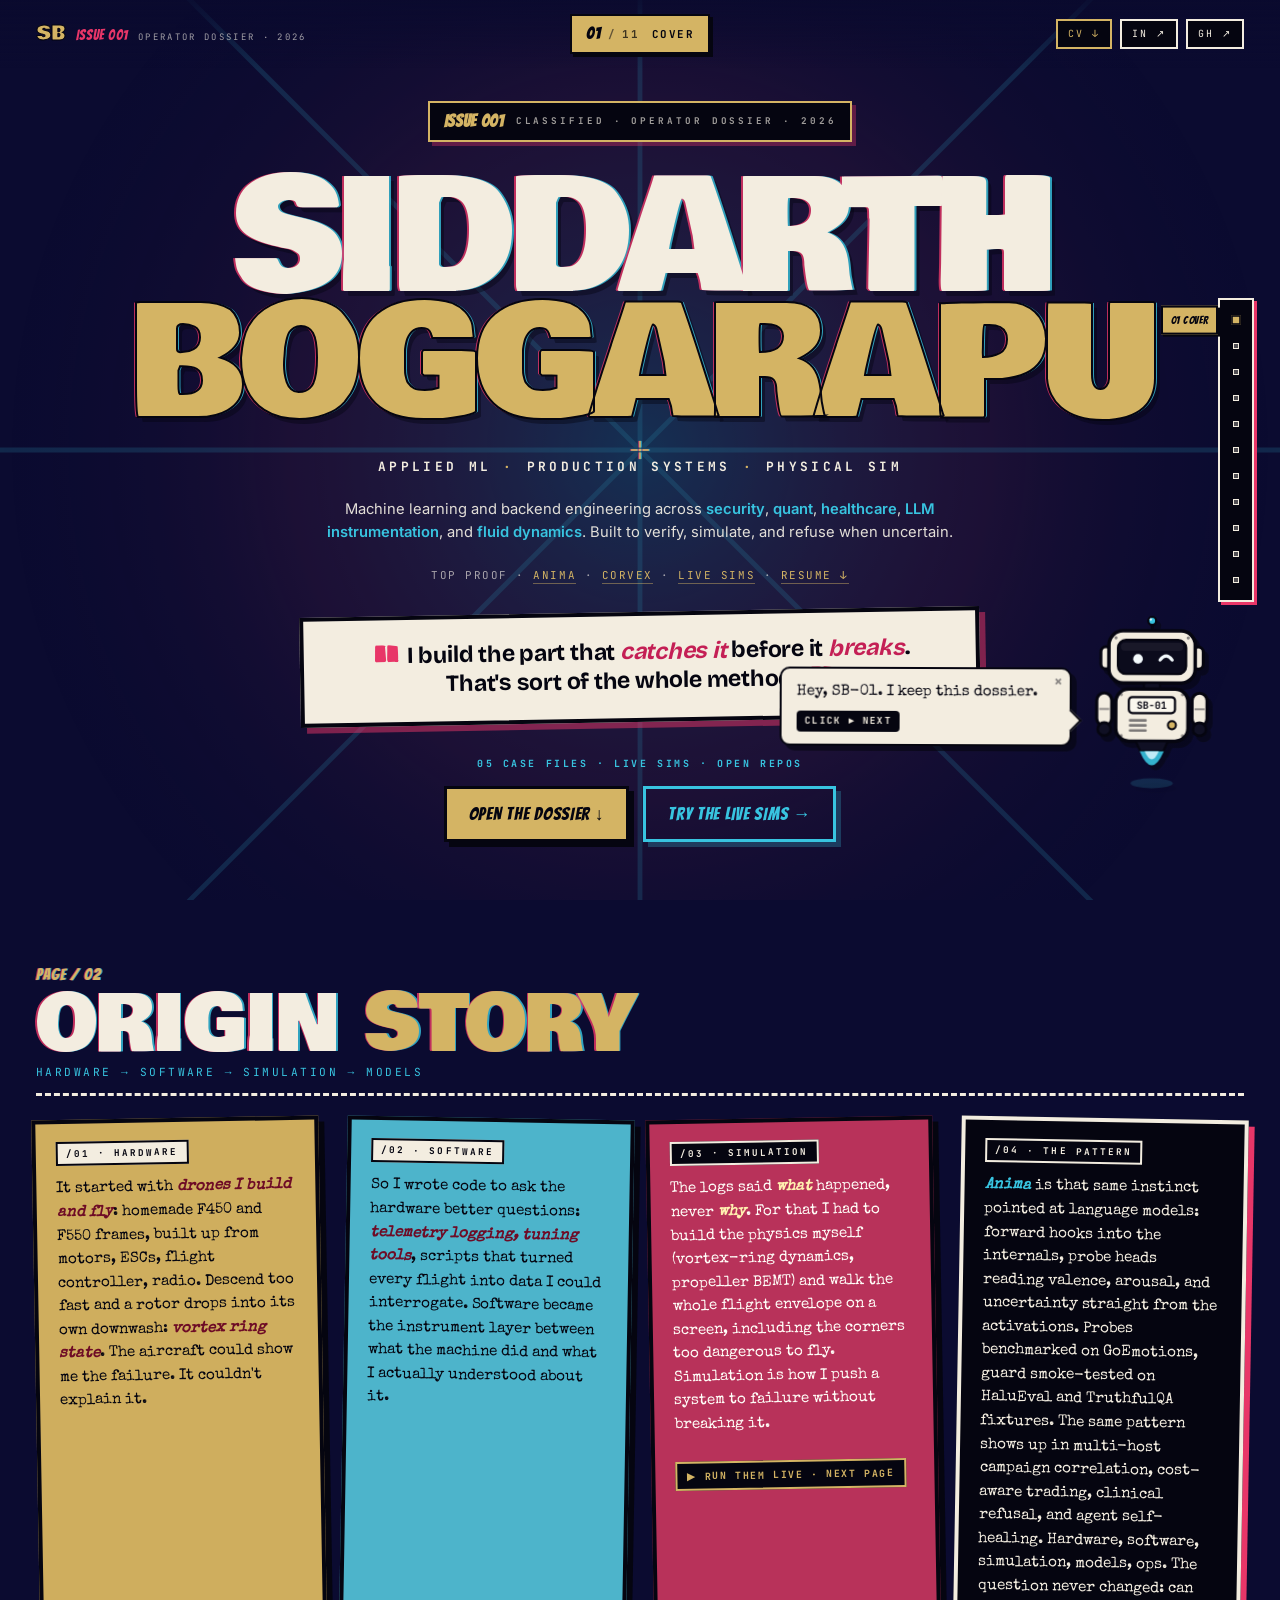
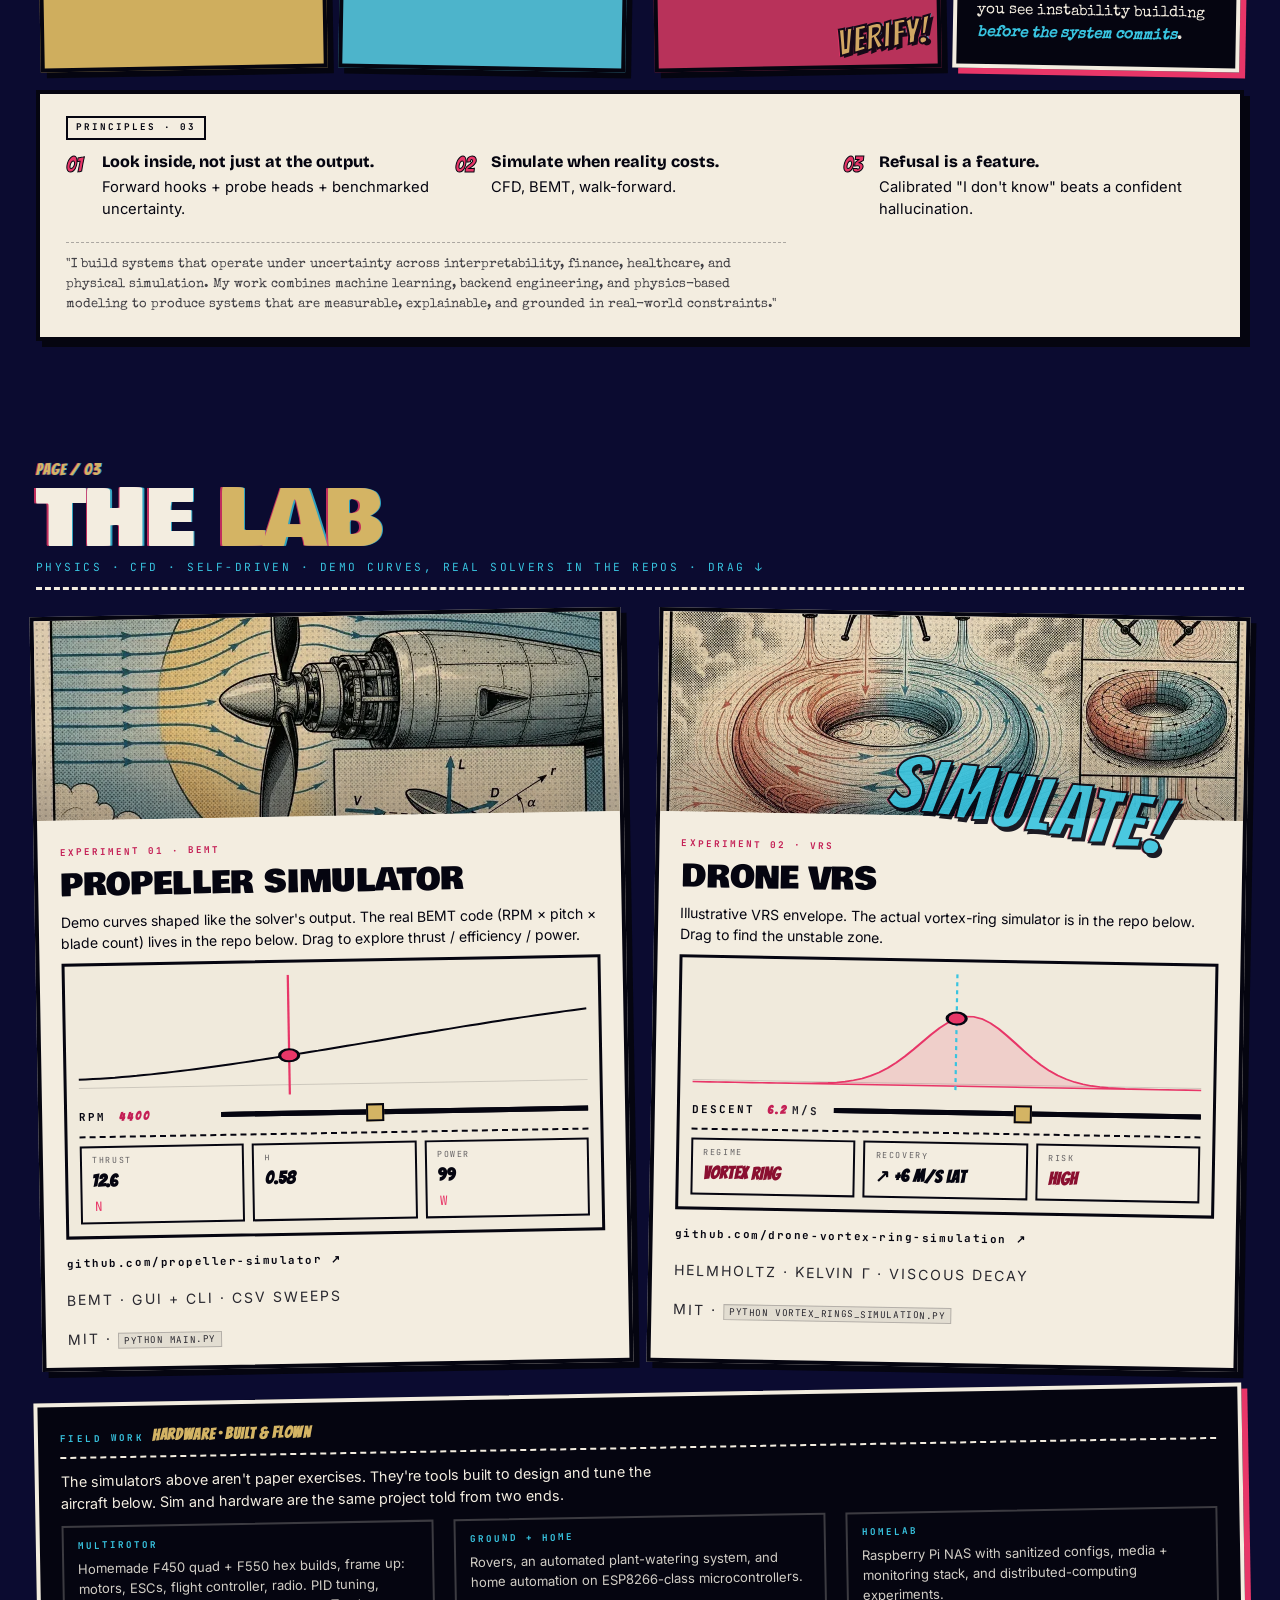
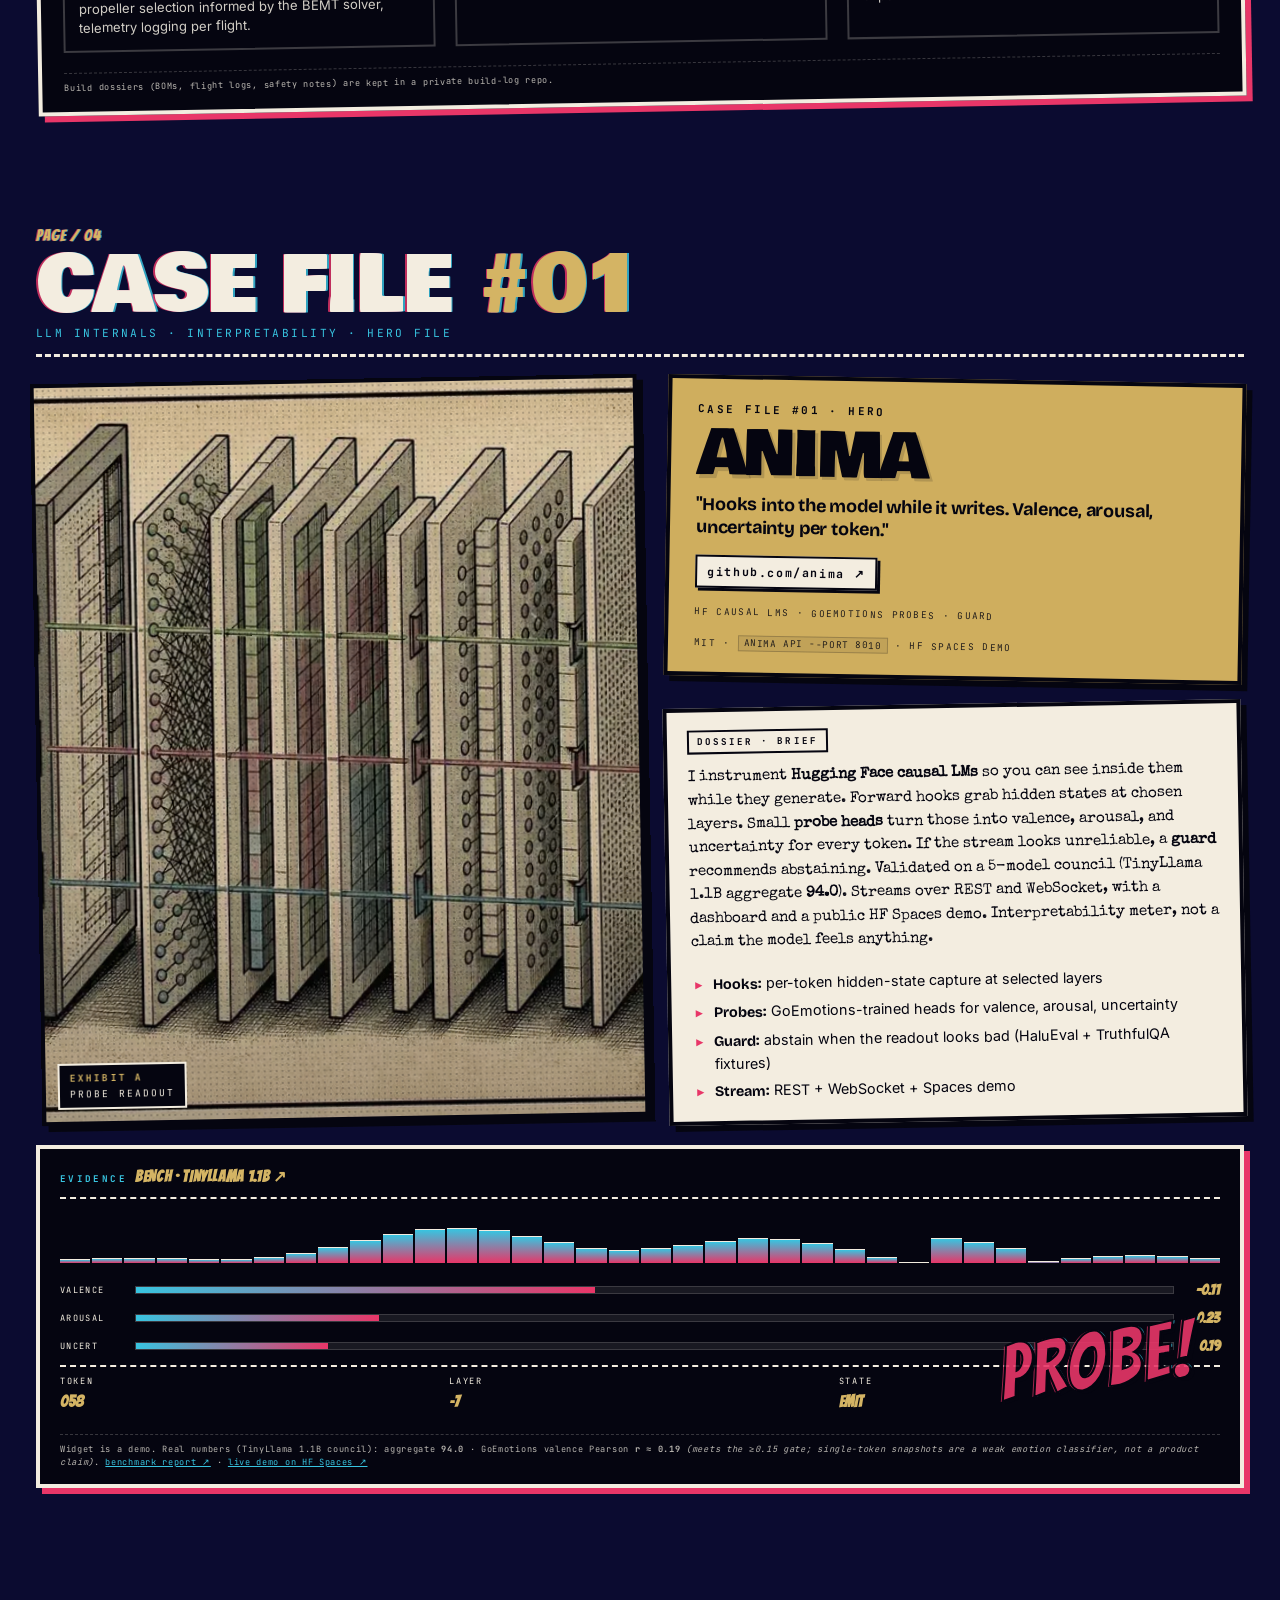
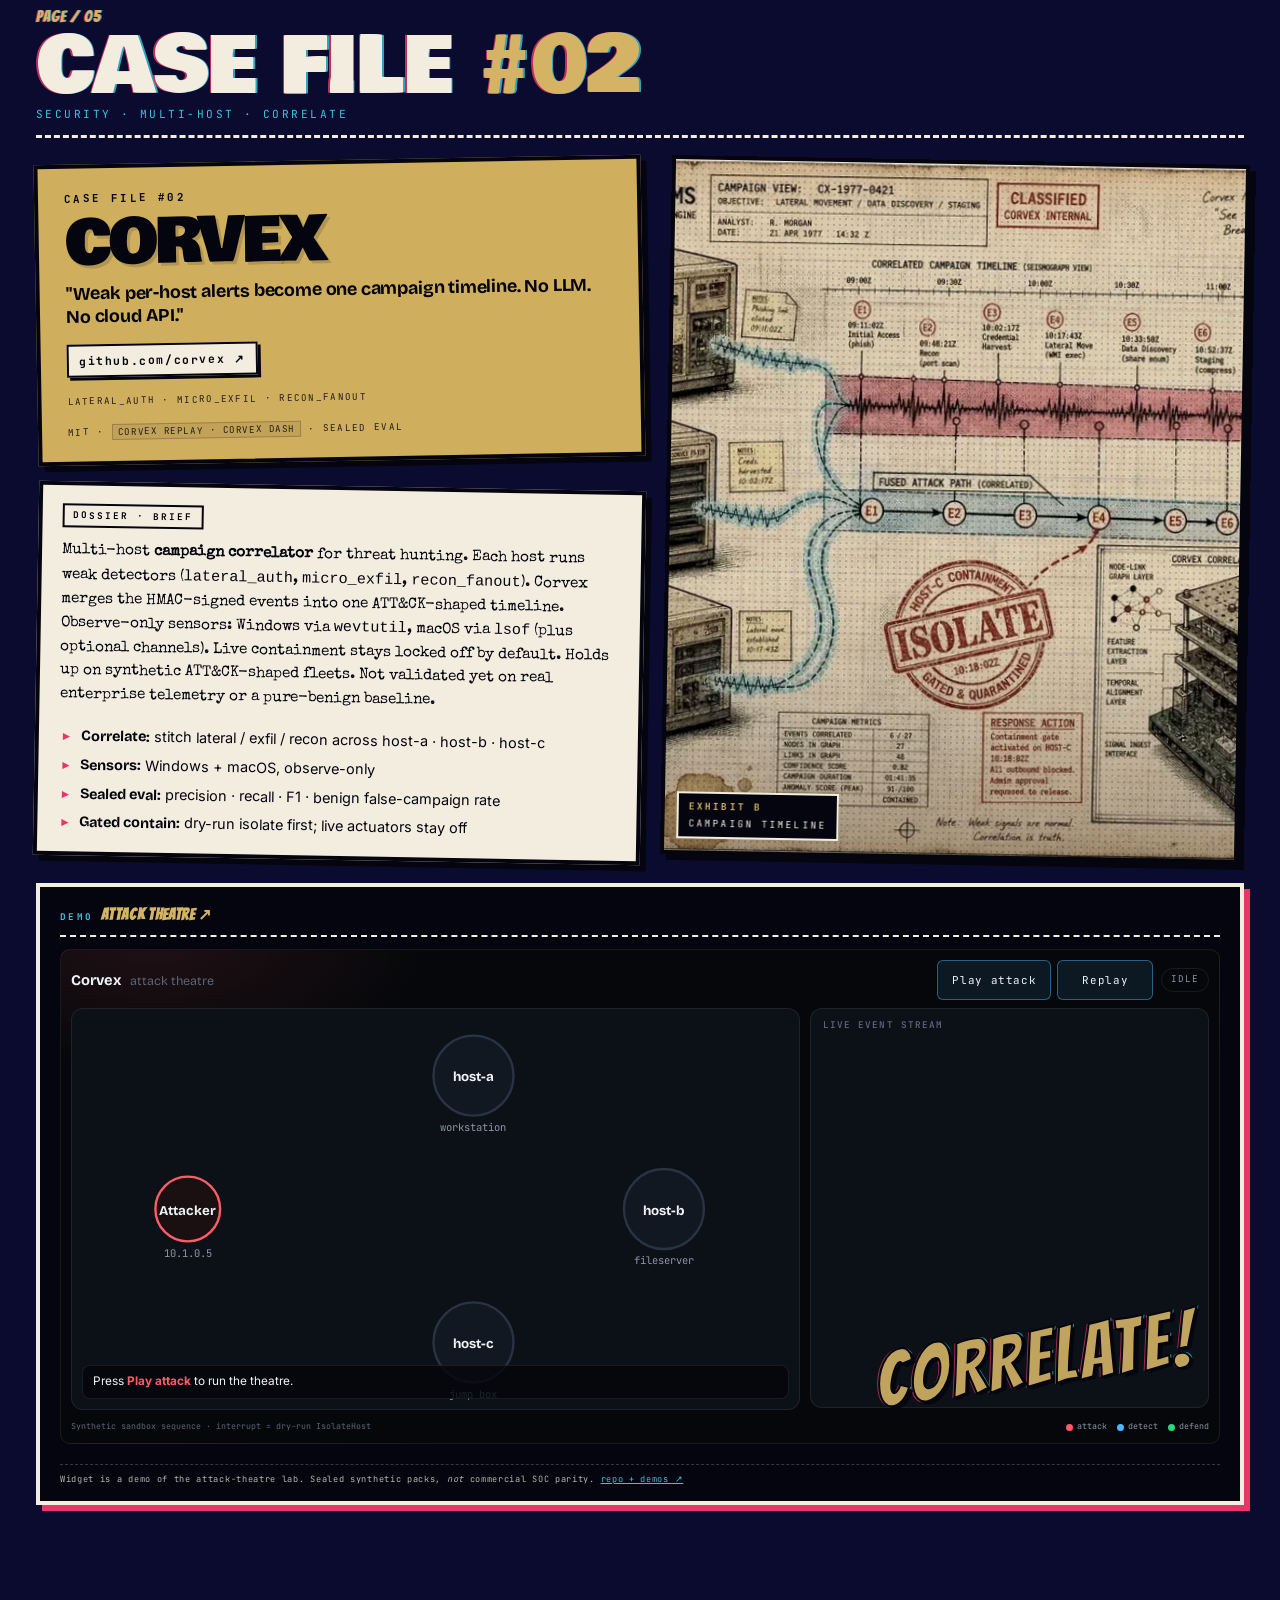
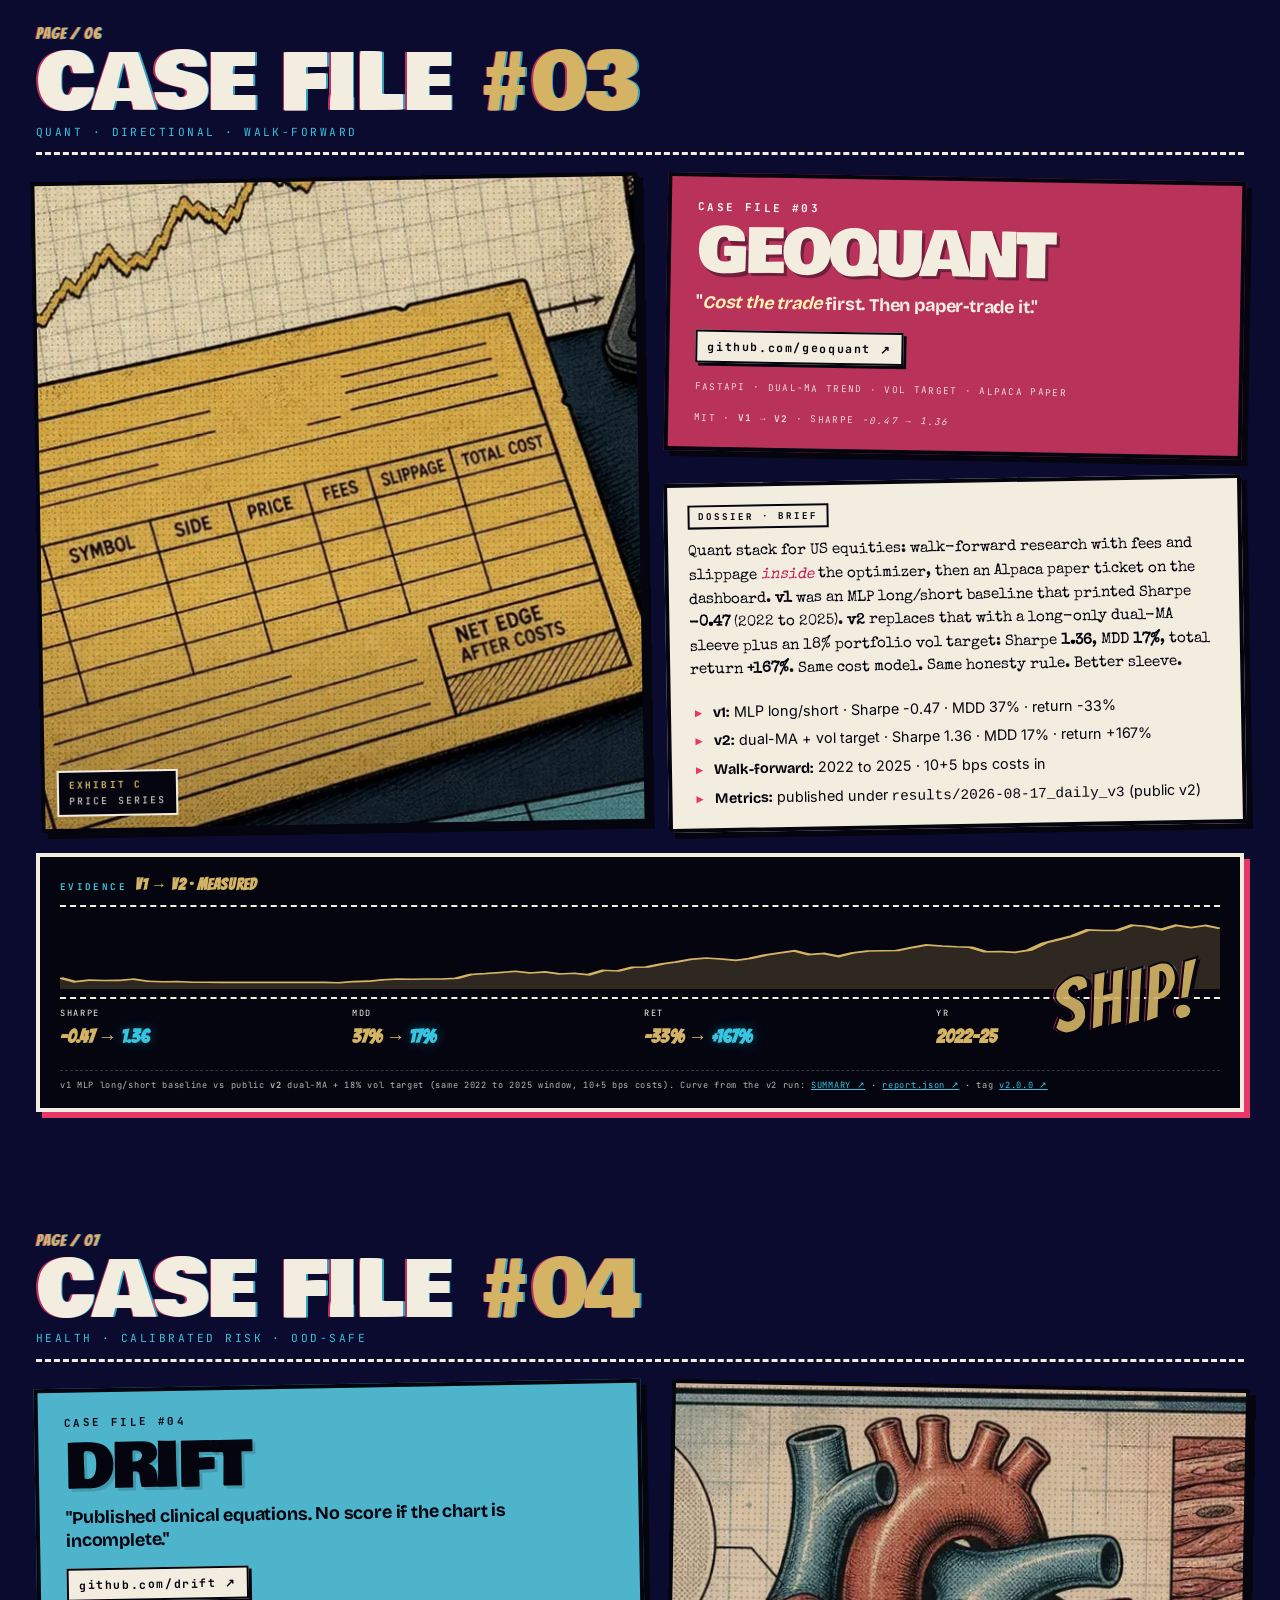
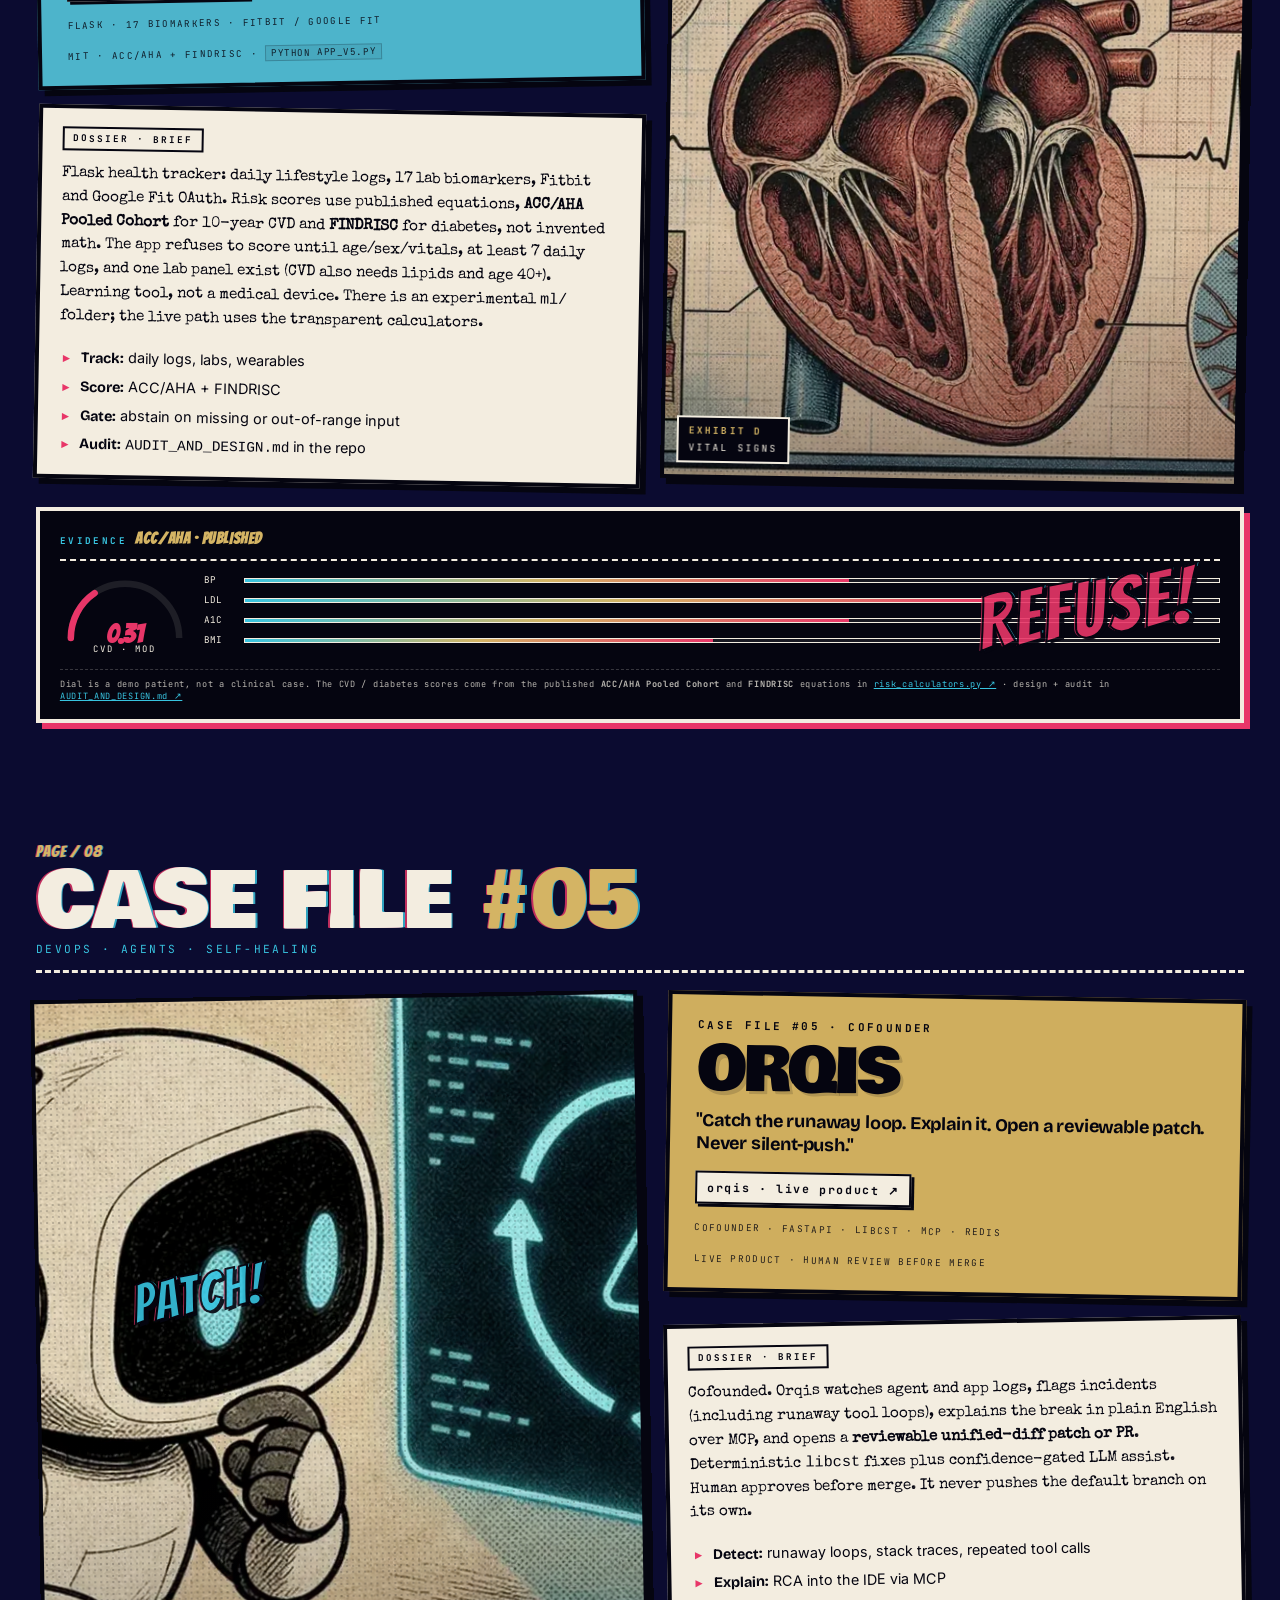
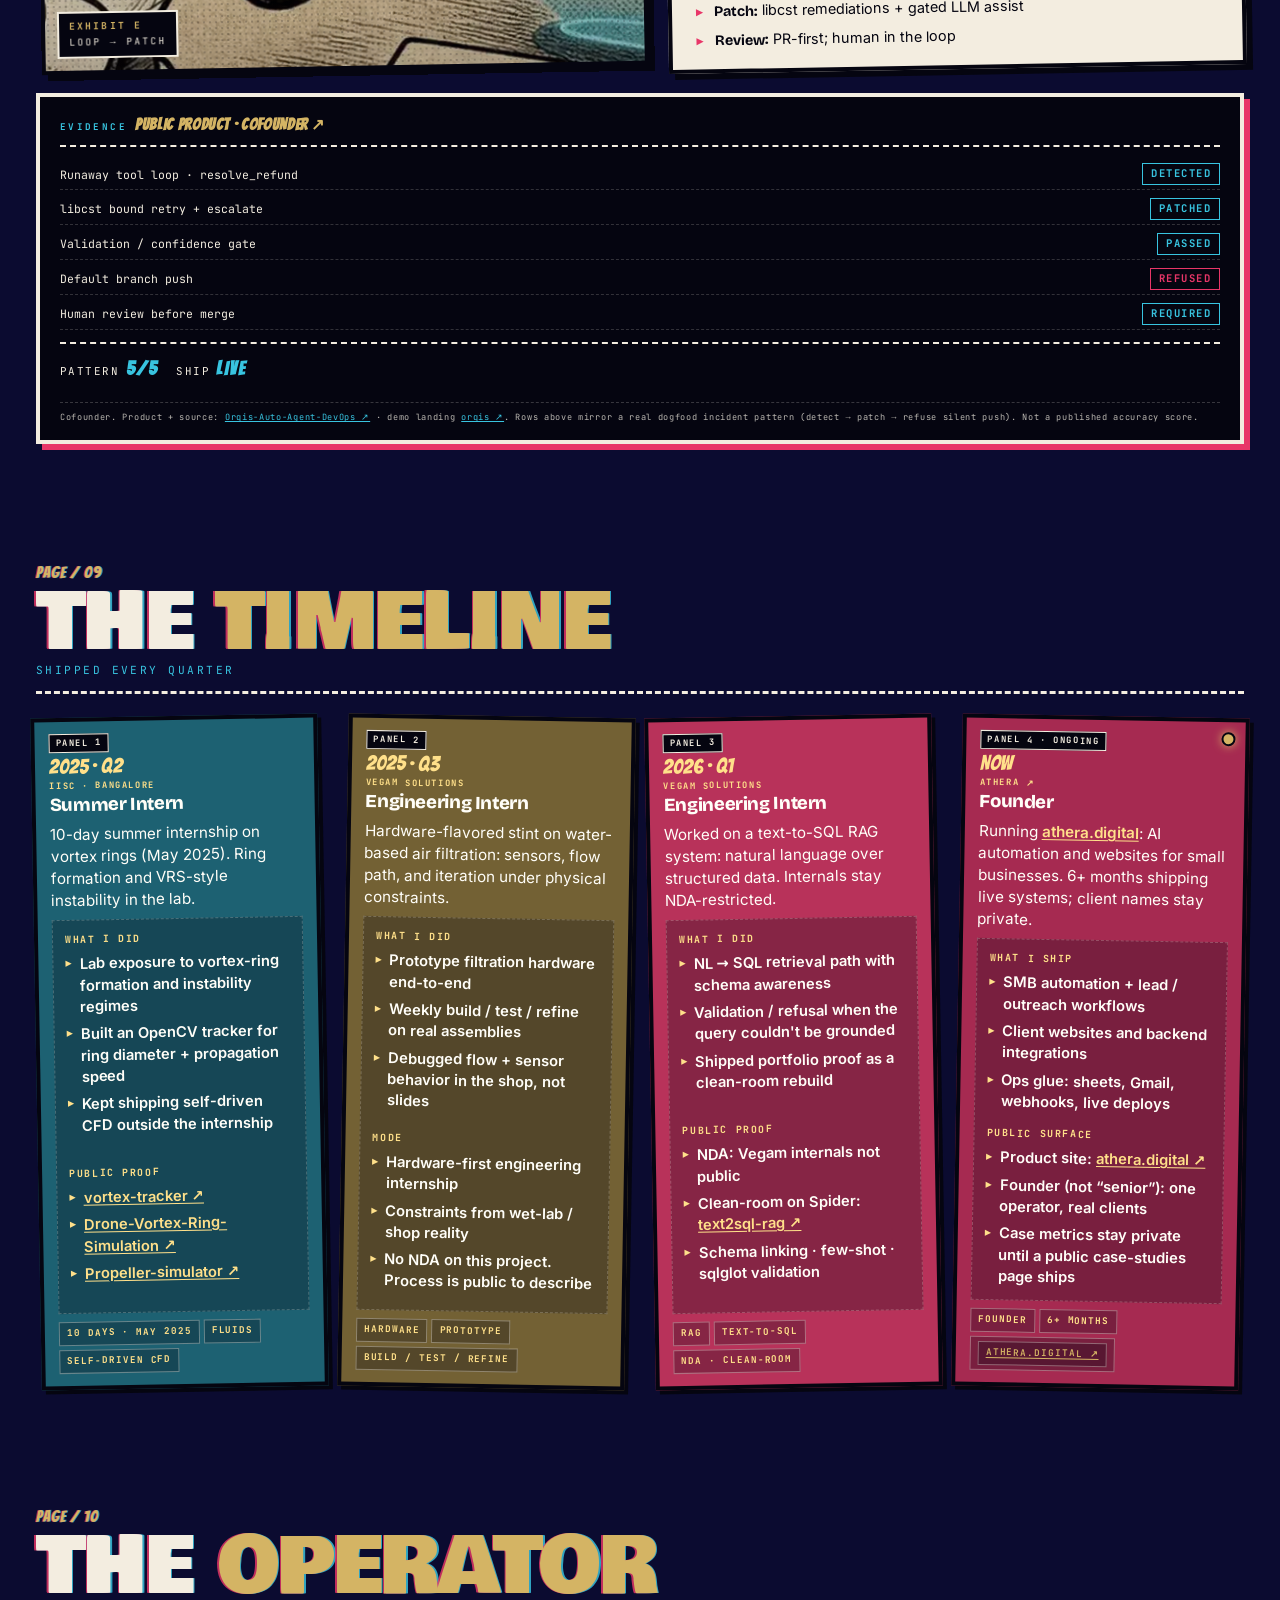
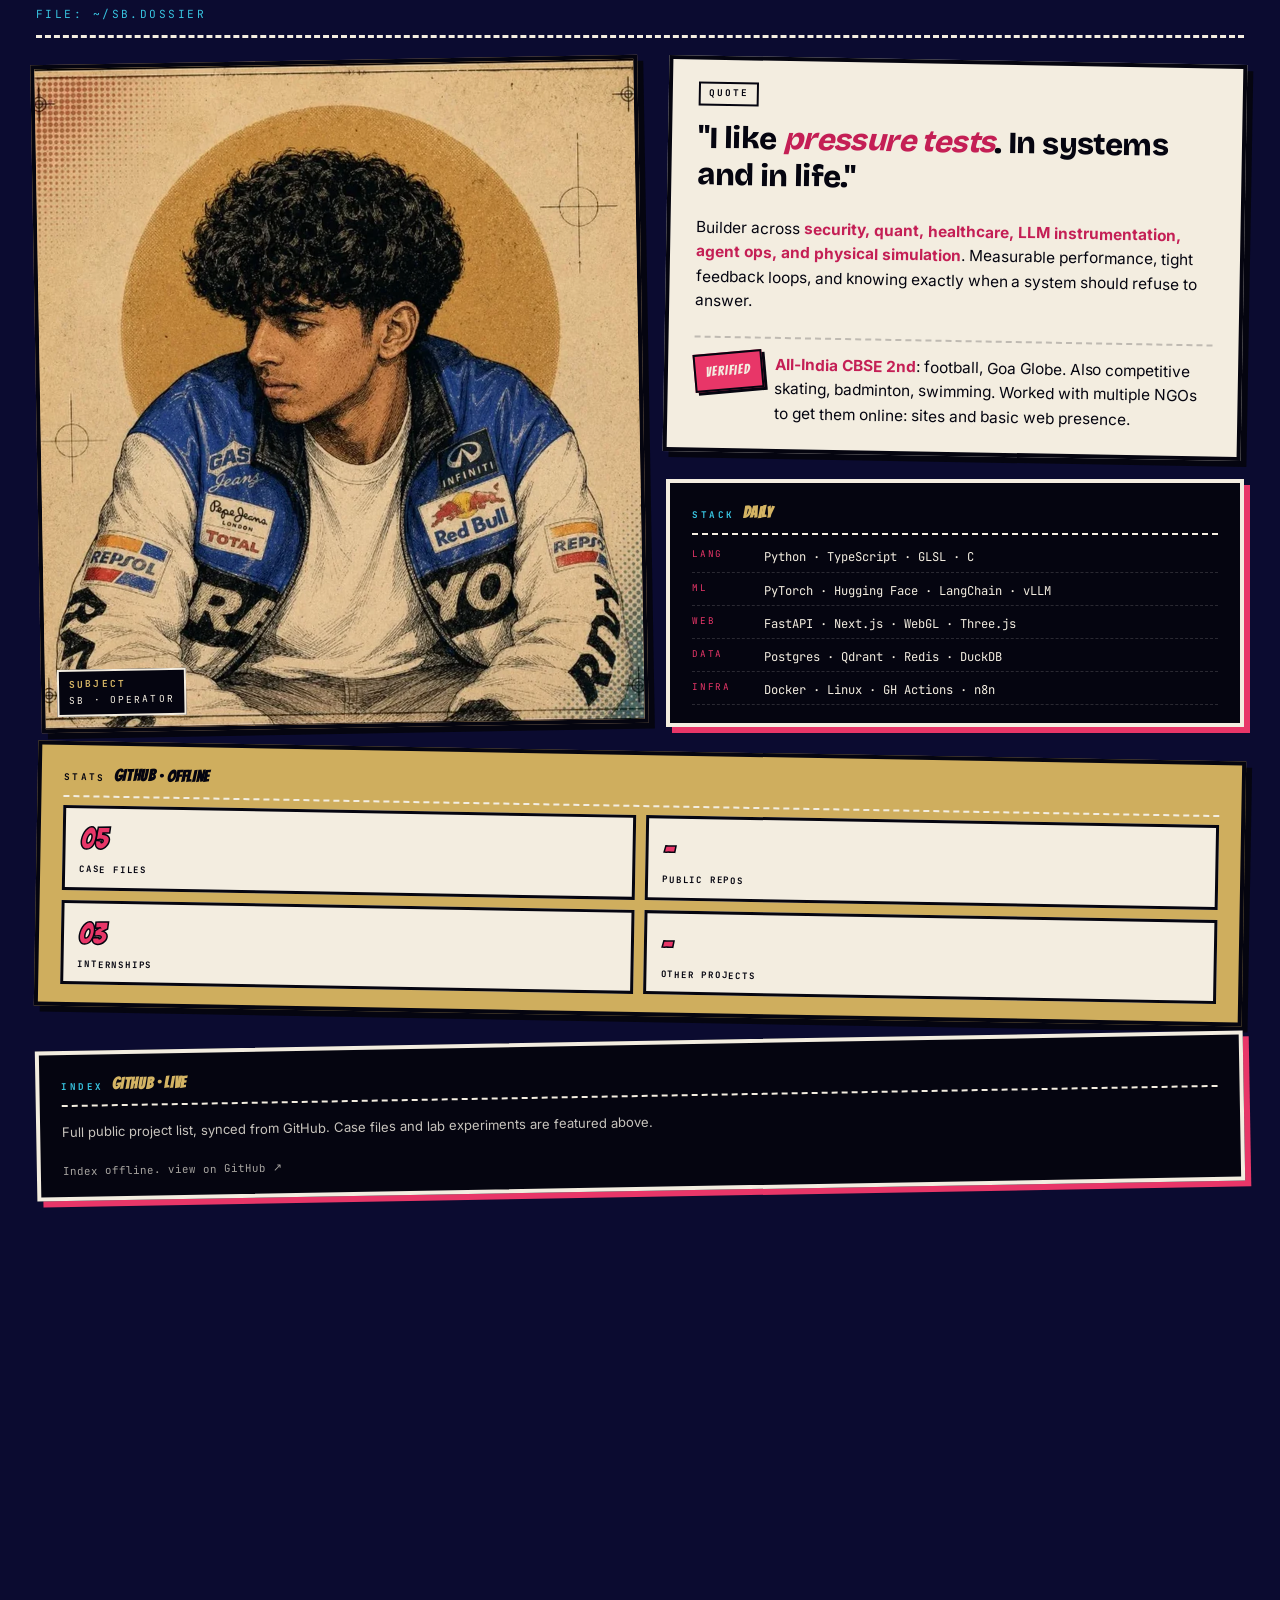
==== index.html @ 78de945f "feat(site): highlight GeoQuant v1 to v2 measured improvement Replace the v1-only Sharpe -0.47 chips " ====
<!DOCTYPE html>
<html lang="en" data-page="0">
<head>
  <meta charset="UTF-8" />
  <meta name="viewport" content="width=device-width, initial-scale=1.0" />
  <title>Siddarth Boggarapu · Issue #001 / Operator-Verse</title>
  <meta name="description" content="Siddarth Boggarapu · applied ML and production systems across security, quant, healthcare, LLM instrumentation, and physical simulation. Operator-Verse portfolio dossier." />
  <meta http-equiv="Content-Security-Policy" content="default-src 'self'; base-uri 'self'; object-src 'none'; img-src 'self' data:; font-src 'self'; style-src 'self' 'unsafe-inline'; script-src 'self'; connect-src 'self' https://api.github.com" />
  <link rel="icon" href="data:image/svg+xml,<svg xmlns='http://www.w3.org/2000/svg' viewBox='0 0 100 100'><rect width='100' height='100' fill='%230a0a2e'/><text x='50' y='66' font-size='48' text-anchor='middle' fill='%23ffd60a' font-family='monospace' font-weight='800'>SB</text></svg>" />

  <!-- Self-hosted webfonts (same faces as before) · preload critical latin files to prevent CLS -->
  <link rel="preload" as="font" type="font/woff2" href="src/fonts/taiPGmVuC4y96PFeqp8sqomI_A.woff2" crossorigin>
  <link rel="preload" as="font" type="font/woff2" href="src/fonts/inter-400-latin.woff2" crossorigin>
  <link rel="preload" as="font" type="font/woff2" href="src/fonts/bricolage-800-latin.woff2" crossorigin>
  <link rel="preload" as="font" type="font/woff2" href="src/fonts/FeVQS0BTqb0h60ACH55Q2A.woff2" crossorigin>
  <link rel="preload" as="font" type="font/woff2" href="src/fonts/jetbrains-400-latin.woff2" crossorigin>
  <link rel="stylesheet" href="src/fonts/fonts.css?v=sb01-3" />
  <!-- Tiny critical paint so FCP isn't gated solely on the full comic stylesheet -->
  <style>
    html,body{margin:0;background:#0b0b30;color:#f3ede0}
    .loader{position:fixed;inset:0;z-index:1000;background:#0b0b30;display:grid;place-items:center}
    .loader.gone{opacity:0;pointer-events:none}
  </style>
  <link rel="stylesheet" href="src/styles/main.css?v=sb01-69" />
  <link rel="stylesheet" href="src/styles/print.css" media="print" />

  <script type="application/ld+json">
  {
    "@context": "https://schema.org",
    "@type": "Person",
    "name": "Siddarth Boggarapu",
    "url": "https://siddarthb07.github.io/siddarthb/",
    "email": "siddarthb078@gmail.com",
    "sameAs": [
      "https://github.com/Siddarthb07",
      "https://www.linkedin.com/in/siddarth-boggarapu-12411339b/"
    ],
    "description": "Engineer building systems under uncertainty across security, quant, healthcare, LLM instrumentation, agent ops, and physical simulation.",
    "knowsAbout": ["machine learning", "computational fluid dynamics", "campaign correlation", "quantitative finance", "agent ops"],
    "subjectOf": [
      { "@type": "SoftwareSourceCode", "name": "Anima", "codeRepository": "https://github.com/Siddarthb07/Anima", "programmingLanguage": "Python" },
      { "@type": "SoftwareSourceCode", "name": "Corvex", "codeRepository": "https://github.com/Siddarthb07/corvex", "programmingLanguage": "Python" },
      { "@type": "SoftwareSourceCode", "name": "GeoQuant", "codeRepository": "https://github.com/Siddarthb07/GeoQuant", "programmingLanguage": "Python" },
      { "@type": "SoftwareSourceCode", "name": "Drift", "codeRepository": "https://github.com/Siddarthb07/Drift", "programmingLanguage": "Python" },
      { "@type": "SoftwareSourceCode", "name": "Orqis", "codeRepository": "https://github.com/VoidRaghav/Orqis-Auto-Agent-DevOps", "programmingLanguage": "Python" }
    ]
  }
  </script>
</head>
<body>

  <a class="skip-link" href="#comic">Skip to dossier</a>

  <!-- =========================================================
       SVG FILTERS · duotone halftone for image panels
       ========================================================= -->
  <svg width="0" height="0" style="position:absolute" aria-hidden="true">
    <defs>
      <filter id="comic-cyan-mag" x="0" y="0" width="100%" height="100%">
        <feColorMatrix type="matrix" values="
          1 0 0 0 0
          0 0.6 0 0 0
          0.4 0 1 0 0
          0 0 0 1 0"/>
        <feComponentTransfer>
          <feFuncR type="gamma" exponent="0.85"/>
          <feFuncG type="gamma" exponent="1.1"/>
          <feFuncB type="gamma" exponent="0.9"/>
        </feComponentTransfer>
      </filter>
      <filter id="comic-mag-yel">
        <feColorMatrix type="matrix" values="
          1 0.4 0 0 0
          0.5 0.9 0 0 0
          0 0 0.4 0 0
          0 0 0 1 0"/>
      </filter>
      <filter id="comic-cyan-yel">
        <feColorMatrix type="matrix" values="
          0.2 0 0.6 0 0
          0.7 1 0 0 0
          0 0 1 0 0
          0 0 0 1 0"/>
      </filter>
      <filter id="comic-red-yel">
        <feColorMatrix type="matrix" values="
          1.1 0.5 0 0 0
          0.3 0.8 0 0 0
          0 0 0.2 0 0
          0 0 0 1 0"/>
      </filter>
      <pattern id="halftoneDots" x="0" y="0" width="6" height="6" patternUnits="userSpaceOnUse">
        <circle cx="2" cy="2" r="1" fill="#050510"/>
      </pattern>
    </defs>
  </svg>

  <!-- =========================================================
       CUSTOM CURSOR · SVG comic crosshair
       ========================================================= -->
  <div id="cursor" aria-hidden="true">
    <div class="cur-inner">
      <svg class="cur-svg" viewBox="-20 -20 40 40" width="24" height="24" overflow="visible">
        <g class="cur-arms" stroke-linecap="round" fill="none">
          <line x1="-14" y1="0" x2="-5" y2="0"/>
          <line x1="5"   y1="0" x2="14" y2="0"/>
          <line x1="0" y1="-14" x2="0" y2="-5"/>
          <line x1="0" y1="5"   x2="0" y2="14"/>
        </g>
        <circle class="cur-dot" cx="0" cy="0" r="2.2"/>
      </svg>
    </div>
    <span class="cur-label" id="curLabel"></span>
  </div>

  <!-- =========================================================
       BOOT
       ========================================================= -->
  <div id="loader" class="loader" aria-hidden="true">
    <div class="boot-burst">
      <div class="boot-issue">ISSUE · 001 · 2026</div>
      <h1 class="boot-title">
        <span class="bt-1">OPENING</span>
        <span class="bt-2">DOSSIER</span>
      </h1>
      <pre class="boot-log" id="bootLog">> printing cover...........<span class="ok">ok</span>
> mixing inks · CMYK......<span class="ok">ok</span>
> stamping halftone.......<span class="ok">ok</span>
> binding 11 pages........<span class="ok">ok</span>
> syncing GitHub index....<span class="ok">live</span>
> mounting widgets........<span class="ok">04</span>
<span class="ok">[ ready ]</span> Issue 001 · scroll to read</pre>
      <div class="boot-bar"><i></i></div>
      <div class="boot-foot">
        <span>OPERATOR · SB</span>
        <span id="bootRdy">PRINTING</span>
      </div>
    </div>
  </div>

  <!-- =========================================================
       TOP HUD
       ========================================================= -->
  <header class="hud">
    <a href="#cover" class="brand" data-jump="0" data-cur="restart">
      <span class="b-mark">SB</span>
      <span class="b-issue">ISSUE&nbsp;001</span>
      <span class="b-meta">OPERATOR DOSSIER · 2026</span>
    </a>

    <div class="page-tag">
      <span class="pt-num" id="hudNum">01</span>
      <span class="pt-sep">/</span>
      <span class="pt-tot">11</span>
      <span class="pt-name" id="hudName">COVER</span>
    </div>

    <div class="hud-tools">
      <a href="assets/Siddarth_Boggarapu_Resume.pdf?v=2" target="_blank" rel="noopener noreferrer" class="hud-btn hud-btn-cv" data-cur="resume">CV ↓</a>
      <a href="https://www.linkedin.com/in/siddarth-boggarapu-12411339b/" target="_blank" rel="noopener noreferrer" class="hud-btn" data-cur="linkedin">IN ↗</a>
      <a href="https://github.com/Siddarthb07" target="_blank" rel="noopener noreferrer" class="hud-btn" data-cur="github">GH ↗</a>
    </div>
  </header>

  <!-- right edge dot rail -->
  <nav class="rail" aria-label="Pages">
    <a href="#cover"     data-jump="0" class="r-tick on"  data-num="01" data-name="COVER" aria-label="Page 01 Cover"><span></span></a>
    <a href="#origin"    data-jump="1" class="r-tick"     data-num="02" data-name="ORIGIN" aria-label="Page 02 Origin"><span></span></a>
    <a href="#lab"       data-jump="2" class="r-tick"     data-num="03" data-name="LAB" aria-label="Page 03 Lab"><span></span></a>
    <a href="#case-1"    data-jump="3" class="r-tick"     data-num="04" data-name="ANIMA" aria-label="Page 04 Anima"><span></span></a>
    <a href="#case-2"    data-jump="4" class="r-tick"     data-num="05" data-name="CORVEX" aria-label="Page 05 Corvex"><span></span></a>
    <a href="#case-3"    data-jump="5" class="r-tick"     data-num="06" data-name="GEOQUANT" aria-label="Page 06 GeoQuant"><span></span></a>
    <a href="#case-4"    data-jump="6" class="r-tick"     data-num="07" data-name="DRIFT" aria-label="Page 07 Drift"><span></span></a>
    <a href="#case-5"    data-jump="7" class="r-tick"     data-num="08" data-name="ORQIS" aria-label="Page 08 Orqis"><span></span></a>
    <a href="#timeline"  data-jump="8" class="r-tick"     data-num="09" data-name="TIMELINE" aria-label="Page 09 Timeline"><span></span></a>
    <a href="#operator"  data-jump="9" class="r-tick"     data-num="10" data-name="OPERATOR" aria-label="Page 10 Operator"><span></span></a>
    <a href="#signal"    data-jump="10" class="r-tick"    data-num="11" data-name="SIGNAL" aria-label="Page 11 Signal"><span></span></a>
  </nav>

  <!-- =========================================================
       PAGES
       ========================================================= -->
  <main id="comic">

    <!-- ════════ 01 · COVER ════════ -->
    <section class="page cover" id="cover" data-page="0" data-name="COVER">
      <div class="page-bg-halftone"></div>

      <div class="cover-burst" aria-hidden="true">
        <svg viewBox="0 0 800 800" preserveAspectRatio="xMidYMid slice">
          <defs>
            <radialGradient id="rg1" cx="50%" cy="50%" r="50%">
              <stop offset="0%" stop-color="#38c4e0" stop-opacity=".34"/>
              <stop offset="55%" stop-color="#d64a72" stop-opacity=".14"/>
              <stop offset="100%" stop-color="#0a0a2e" stop-opacity="0"/>
            </radialGradient>
          </defs>
          <circle cx="400" cy="400" r="400" fill="url(#rg1)"/>
          <g stroke="#38c4e0" stroke-width="3" opacity=".26">
            <line x1="400" y1="0" x2="400" y2="800"/>
            <line x1="0" y1="400" x2="800" y2="400"/>
            <line x1="80" y1="80" x2="720" y2="720"/>
            <line x1="720" y1="80" x2="80" y2="720"/>
          </g>
        </svg>
      </div>

      <div class="cover-issue">
        <span class="ci-bang">ISSUE 001</span>
        <span class="ci-meta">CLASSIFIED · OPERATOR DOSSIER · 2026</span>
      </div>

      <h1 class="cover-name chromatic">
        <span class="cn-line">SIDDARTH</span>
        <span class="cn-line cn-yel">BOGGARAPU</span>
      </h1>

      <p class="cover-tag">
        <span>APPLIED ML</span><i>·</i><span>PRODUCTION SYSTEMS</span><i>·</i><span>PHYSICAL SIM</span>
      </p>

      <p class="cover-deck">
        Machine learning and backend engineering across <strong>security</strong>, <strong>quant</strong>, <strong>healthcare</strong>, <strong>LLM instrumentation</strong>, and <strong>fluid dynamics</strong>. Built to verify, simulate, and refuse when uncertain.
      </p>

      <p class="cover-proof">
        Top proof · <a href="#case-1" data-jump="3" data-cur="anima">Anima</a> · <a href="#case-2" data-jump="4" data-cur="corvex">Corvex</a> · <a href="#lab" data-jump="2" data-cur="lab">live sims</a> · <a href="assets/Siddarth_Boggarapu_Resume.pdf?v=2" target="_blank" rel="noopener noreferrer" data-cur="resume">resume ↓</a>
      </p>

      <div class="cover-quote">
        <span class="cq-mark">"</span>
        I build the part that <em>catches it</em> before it <em>breaks</em>. That's sort of the whole method.
        <span class="cq-mark cq-end">"</span>
      </div>

      <div class="cover-foot">
        <span class="cf-pages" id="coverMeta">05 CASE FILES · LIVE SIMS · OPEN REPOS</span>
        <div class="cf-ctas">
          <a href="#origin" class="cf-cta" data-jump="1" data-cur="open">
            <span>OPEN THE DOSSIER ↓</span>
          </a>
          <a href="#lab" class="cf-cta cf-cta-alt" data-jump="2" data-cur="open">
            <span>TRY THE LIVE SIMS →</span>
          </a>
        </div>
      </div>

    </section>

    <!-- ════════ 02 · ORIGIN · manifesto in narration panels ════════ -->
    <section class="page origin" id="origin" data-page="1" data-name="ORIGIN">
      <div class="page-bg-halftone"></div>

      <header class="page-head">
        <div class="ph-num">PAGE / 02</div>
        <h2 class="ph-title chromatic">ORIGIN <em>STORY</em></h2>
        <div class="ph-sub">hardware → software → simulation → models</div>
      </header>

      <div class="origin-grid">
        <div class="panel narr panel-yel tilt-l">
          <span class="narr-tag">/01 · HARDWARE</span>
          <p>
            It started with <em>drones I build and fly</em>: homemade F450 and F550 frames, built up from motors, ESCs, flight controller, radio. Descend too fast and a rotor drops into its own downwash: <em>vortex ring state</em>. The aircraft could show me the failure. It couldn't explain it.
          </p>
        </div>

        <div class="panel narr panel-cyan tilt-r">
          <span class="narr-tag">/02 · SOFTWARE</span>
          <p>
            So I wrote code to ask the hardware better questions: <em>telemetry logging, tuning tools</em>, scripts that turned every flight into data I could interrogate. Software became the instrument layer between what the machine did and what I actually understood about it.
          </p>
        </div>

        <div class="panel narr panel-mag tilt-l">
          <span class="narr-tag">/03 · SIMULATION</span>
          <p>
            The logs said <em>what</em> happened, never <em>why</em>. For that I had to build the physics myself (vortex-ring dynamics, propeller BEMT) and walk the whole flight envelope on a screen, including the corners too dangerous to fly. Simulation is how I push a system to failure without breaking it.
          </p>
          <a class="narr-jump" href="#lab" data-jump="2" data-cur="open">▶ run them live · next page</a>
          <div class="sfx sfx-origin">VERIFY!</div>
        </div>

        <div class="panel narr panel-ink tilt-r">
          <span class="narr-tag">/04 · THE PATTERN</span>
          <p>
            <em>Anima</em> is that same instinct pointed at language models: forward hooks into the internals, probe heads reading valence, arousal, and uncertainty straight from the activations. Probes benchmarked on GoEmotions, guard smoke-tested on HaluEval and TruthfulQA fixtures. The same pattern shows up in multi-host campaign correlation, cost-aware trading, clinical refusal, and agent self-healing. Hardware, software, simulation, models, ops. The question never changed: can you see instability building <em>before the system commits</em>.
          </p>
        </div>

        <div class="panel principles panel-paper">
          <span class="narr-tag">PRINCIPLES · 03</span>
          <ol>
            <li><b>Look inside, not just at the output.</b> Forward hooks + probe heads + benchmarked uncertainty.</li>
            <li><b>Simulate when reality costs.</b> CFD, BEMT, walk-forward.</li>
            <li><b>Refusal is a feature.</b> Calibrated "I don't know" beats a confident hallucination.</li>
          </ol>
          <p class="pr-quote">"I build systems that operate under uncertainty across interpretability, finance, healthcare, and physical simulation. My work combines machine learning, backend engineering, and physics-based modeling to produce systems that are measurable, explainable, and grounded in real-world constraints."</p>
        </div>
      </div>
    </section>

    <!-- ════════ 03 · THE LAB · sim experiments ════════ -->
    <section class="page lab" id="lab" data-page="2" data-name="THE LAB" data-acc="cyan">
      <div class="page-bg-halftone"></div>

      <header class="page-head">
        <div class="ph-num">PAGE / 03</div>
        <h2 class="ph-title chromatic">THE <em>LAB</em></h2>
        <div class="ph-sub">PHYSICS · CFD · SELF-DRIVEN · demo curves, real solvers in the repos · drag ↓</div>
      </header>

      <div class="lab-grid">
        <article class="panel lab-piece panel-paper tilt-l">
          <figure class="panel-img-inline" data-img-fx="comic-cyan-yel">
            <img src="src/images/proj-propeller.webp?v=5" alt="Propeller BEMT simulator exhibit plate" loading="lazy" decoding="async" width="960" height="640" />
            <div class="img-halftone"></div>
          </figure>
          <div class="lp-body">
            <span class="lp-tag">EXPERIMENT 01 · BEMT</span>
            <h3 class="lp-name">Propeller Simulator</h3>
            <p>Demo curves shaped like the solver's output. The real BEMT code (RPM × pitch × blade count) lives in the repo below. Drag to explore thrust / efficiency / power.</p>
            <div class="rig">
              <svg class="rig-chart" viewBox="0 0 320 120" preserveAspectRatio="none" aria-hidden="true">
                <path d="M0,110 L320,110" stroke="rgba(5,5,16,.15)"/>
                <path id="thrustCurve" d="" stroke="var(--ink)" stroke-width="2" fill="none"/>
                <line id="rpmCursor" x1="0" y1="0" x2="0" y2="120" stroke="var(--magenta)" stroke-width="1.4"/>
                <circle id="rpmPoint" cx="0" cy="0" r="6" fill="var(--magenta)" stroke="var(--ink)" stroke-width="2"/>
              </svg>
              <div class="rig-row">
                <label for="rpmRange">RPM <b id="rpmVal">4400</b></label>
                <input id="rpmRange" type="range" min="1500" max="8500" value="4400" step="50" aria-valuemin="1500" aria-valuemax="8500" aria-valuenow="4400" aria-label="Propeller RPM" />
              </div>
              <div class="rig-readout">
                <div><span>THRUST</span><b id="thrustVal">18.4</b><i>N</i></div>
                <div><span>η</span><b id="effVal">0.71</b></div>
                <div><span>POWER</span><b id="pwrVal">112</b><i>W</i></div>
              </div>
            </div>
            <a class="lp-link" href="https://github.com/Siddarthb07/Propeller-simulator" target="_blank" rel="noopener noreferrer" data-cur="repo">github.com/Propeller-simulator ↗</a>
            <p class="case-proof">BEMT · GUI + CLI · CSV sweeps</p>
            <p class="case-proof">MIT · <code>python main.py</code></p>
          </div>
        </article>

        <article class="panel lab-piece panel-paper tilt-r">
          <figure class="panel-img-inline" data-img-fx="comic-cyan-mag">
            <img src="src/images/proj-vortex.webp?v=5" alt="Vortex-ring CFD simulator exhibit plate" loading="lazy" decoding="async" width="960" height="640" />
            <div class="img-halftone"></div>
          </figure>
          <div class="lp-body">
            <span class="lp-tag">EXPERIMENT 02 · VRS</span>
            <h3 class="lp-name">Drone VRS</h3>
            <p>Illustrative VRS envelope. The actual vortex-ring simulator is in the repo below. Drag to find the unstable zone.</p>
            <div class="rig">
              <svg class="rig-chart vrs" viewBox="0 0 320 120" preserveAspectRatio="none" aria-hidden="true">
                <path d="M0,110 L320,110" stroke="rgba(5,5,16,.15)"/>
                <path id="vrsField" d="" stroke="var(--red)" stroke-width="1.6" fill="rgba(232,54,104,.15)"/>
                <line id="vdLine" x1="0" y1="0" x2="0" y2="120" stroke="var(--cyan)" stroke-width="1.4" stroke-dasharray="4 4"/>
                <circle id="vrsPoint" cx="160" cy="60" r="6" fill="var(--cyan)" stroke="var(--ink)" stroke-width="2"/>
              </svg>
              <div class="rig-row">
                <label for="vdRange">DESCENT <b id="vdVal">6.2</b><i>m/s</i></label>
                <input id="vdRange" type="range" min="0" max="12" value="6.2" step="0.1" aria-valuemin="0" aria-valuemax="12" aria-valuenow="6.2" aria-label="Descent rate meters per second" />
              </div>
              <div class="rig-readout">
                <div><span>REGIME</span><b id="vrsRegime">UNSTABLE</b></div>
                <div><span>RECOVERY</span><b id="vrsRec">↗ +6 m/s lat</b></div>
                <div><span>RISK</span><b id="vrsRisk">HIGH</b></div>
              </div>
            </div>
            <a class="lp-link" href="https://github.com/Siddarthb07/Drone-Vortex-Ring-Simulation" target="_blank" rel="noopener noreferrer" data-cur="repo">github.com/Drone-Vortex-Ring-Simulation ↗</a>
            <p class="case-proof">Helmholtz · Kelvin Γ · viscous decay</p>
            <p class="case-proof">MIT · <code>python vortex_rings_simulation.py</code></p>
          </div>
        </article>

        <article class="panel lab-hw panel-ink tilt-l">
          <div class="ev-head"><span>FIELD WORK</span><b>HARDWARE · BUILT &amp; FLOWN</b></div>
          <p class="hw-intro">The simulators above aren't paper exercises. They're tools built to design and tune the aircraft below. Sim and hardware are the same project told from two ends.</p>
          <div class="hw-grid">
            <div class="hw-cell">
              <span class="hw-tag">MULTIROTOR</span>
              <p>Homemade F450 quad + F550 hex builds, frame up: motors, ESCs, flight controller, radio. PID tuning, propeller selection informed by the BEMT solver, telemetry logging per flight.</p>
            </div>
            <div class="hw-cell">
              <span class="hw-tag">GROUND + HOME</span>
              <p>Rovers, an automated plant-watering system, and home automation on ESP8266-class microcontrollers.</p>
            </div>
            <div class="hw-cell">
              <span class="hw-tag">HOMELAB</span>
              <p>Raspberry Pi NAS with sanitized configs, media + monitoring stack, and distributed-computing experiments.</p>
            </div>
          </div>
          <p class="ev-note">Build dossiers (BOMs, flight logs, safety notes) are kept in a private build-log repo.</p>
        </article>

        <div class="sfx sfx-lab">SIMULATE!</div>
      </div>
    </section>

    <!-- ════════ 04 · CASE FILE #01 · ANIMA (HERO) ════════ -->
    <section class="page case" id="case-1" data-page="3" data-name="ANIMA" data-acc="magenta">
      <div class="page-bg-halftone"></div>

      <header class="page-head">
        <div class="ph-num">PAGE / 04</div>
        <h2 class="ph-title chromatic">CASE FILE <em>#01</em></h2>
        <div class="ph-sub">LLM INTERNALS · INTERPRETABILITY · HERO FILE</div>
      </header>

      <div class="case-grid">
        <figure class="panel panel-img panel-mag tilt-l" data-img-fx="comic-cyan-mag">
          <img src="src/images/proj-anima.webp?v=5" alt="Wireframe neural layers with valence, arousal, and uncertainty probe waveforms" loading="lazy" decoding="async" width="960" height="640" />
          <div class="img-halftone"></div>
          <figcaption class="img-cap">
            <span class="ic-num">EXHIBIT A</span>
            <span class="ic-name">PROBE READOUT</span>
          </figcaption>
        </figure>

        <div class="panel panel-title panel-yel tilt-r">
          <span class="pt-pre">CASE FILE #01 · HERO</span>
          <h3 class="case-name">ANIMA</h3>
          <p class="case-pull">
            "Hooks into the model while it writes. Valence, arousal, uncertainty per token."
          </p>
          <a class="case-repo" href="https://github.com/Siddarthb07/Anima" target="_blank" rel="noopener noreferrer" data-cur="open repo">
            github.com/Anima ↗
          </a>
          <p class="case-proof">HF causal LMs · GoEmotions probes · guard</p>
          <p class="case-proof">MIT · <code>anima api --port 8010</code> · HF Spaces demo</p>
        </div>

        <div class="panel narr panel-paper tilt-l">
          <span class="narr-tag">DOSSIER · BRIEF</span>
          <p>
            I instrument <strong>Hugging Face causal LMs</strong> so you can see inside them while they generate. Forward hooks grab hidden states at chosen layers. Small <strong>probe heads</strong> turn those into valence, arousal, and uncertainty for every token. If the stream looks unreliable, a <strong>guard</strong> recommends abstaining. Validated on a 5-model council (TinyLlama 1.1B aggregate <strong>94.0</strong>). Streams over REST and WebSocket, with a dashboard and a public HF Spaces demo. Interpretability meter, not a claim the model feels anything.
          </p>
          <ul class="case-bullets">
            <li><b>Hooks:</b> per-token hidden-state capture at selected layers</li>
            <li><b>Probes:</b> GoEmotions-trained heads for valence, arousal, uncertainty</li>
            <li><b>Guard:</b> abstain when the readout looks bad (HaluEval + TruthfulQA fixtures)</li>
            <li><b>Stream:</b> REST + WebSocket + Spaces demo</li>
          </ul>
        </div>

        <div class="panel evidence panel-ink">
          <div class="ev-head">
            <span>EVIDENCE</span><a href="https://github.com/Siddarthb07/Anima/blob/main/docs/BENCHMARK_REPORT.md" target="_blank" rel="noopener noreferrer" data-cur="report"><b>BENCH · TINYLLAMA 1.1B ↗</b></a>
          </div>
          <div class="probe">
            <div class="probe-bars" id="probeBars"></div>
            <div class="probe-dims">
              <div class="probe-row"><span>VALENCE</span><div class="probar"><i id="valBar"></i></div><b id="valNum">+0.12</b></div>
              <div class="probe-row"><span>AROUSAL</span><div class="probar"><i id="aroBar"></i></div><b id="aroNum">0.48</b></div>
              <div class="probe-row"><span>UNCERT</span><div class="probar"><i id="uncBar"></i></div><b id="uncNum">0.31</b></div>
            </div>
            <div class="probe-meta">
              <div><span>TOKEN</span><b id="probeToken">047</b></div>
              <div><span>LAYER</span><b id="probeLayer">-4</b></div>
              <div><span>STATE</span><b id="probeState">STREAM</b></div>
            </div>
          </div>
          <p class="ev-note">Widget is a demo. Real numbers (TinyLlama 1.1B council): aggregate <strong>94.0</strong> · GoEmotions valence Pearson <strong>r ≈ 0.19</strong> <em>(meets the ≥0.15 gate; single-token snapshots are a weak emotion classifier, not a product claim)</em>. <a href="https://github.com/Siddarthb07/Anima/blob/main/docs/BENCHMARK_REPORT.md" target="_blank" rel="noopener noreferrer">benchmark report ↗</a> · <a href="https://huggingface.co/spaces/sidb078/Anima" target="_blank" rel="noopener noreferrer">live demo on HF Spaces ↗</a></p>
        </div>

        <div class="sfx sfx-case sfx-mag">PROBE!</div>
      </div>
    </section>

    <!-- ════════ 05 · CASE FILE #02 · CORVEX ════════ -->
    <section class="page case" id="case-2" data-page="4" data-name="CORVEX" data-acc="cyan">
      <div class="page-bg-halftone"></div>

      <header class="page-head">
        <div class="ph-num">PAGE / 05</div>
        <h2 class="ph-title chromatic">CASE FILE <em>#02</em></h2>
        <div class="ph-sub">SECURITY · MULTI-HOST · CORRELATE</div>
      </header>

      <div class="case-grid case-grid-flip">
        <figure class="panel panel-img panel-cyan tilt-r" data-img-fx="comic-cyan-mag">
          <img src="src/images/proj-corvex.webp?v=5" alt="Corvex operational plate · hosts correlating weak signals into a campaign timeline with gated isolate" loading="lazy" decoding="async" width="960" height="640" />
          <div class="img-halftone"></div>
          <figcaption class="img-cap">
            <span class="ic-num">EXHIBIT B</span>
            <span class="ic-name">CAMPAIGN TIMELINE</span>
          </figcaption>
        </figure>

        <div class="panel panel-title panel-yel tilt-l">
          <span class="pt-pre">CASE FILE #02</span>
          <h3 class="case-name">CORVEX</h3>
          <p class="case-pull">
            "Weak per-host alerts become one campaign timeline. No LLM. No cloud API."
          </p>
          <a class="case-repo" href="https://github.com/Siddarthb07/corvex" target="_blank" rel="noopener noreferrer" data-cur="open repo">
            github.com/corvex ↗
          </a>
          <p class="case-proof">lateral_auth · micro_exfil · recon_fanout</p>
          <p class="case-proof">MIT · <code>corvex replay · corvex dash</code> · sealed eval</p>
        </div>

        <div class="panel narr panel-paper tilt-r">
          <span class="narr-tag">DOSSIER · BRIEF</span>
          <p>
            Multi-host <strong>campaign correlator</strong> for threat hunting. Each host runs weak detectors (<code>lateral_auth</code>, <code>micro_exfil</code>, <code>recon_fanout</code>). Corvex merges the HMAC-signed events into one ATT&amp;CK-shaped timeline. Observe-only sensors: Windows via <code>wevtutil</code>, macOS via <code>lsof</code> (plus optional channels). Live containment stays locked off by default. Holds up on synthetic ATT&amp;CK-shaped fleets. Not validated yet on real enterprise telemetry or a pure-benign baseline.
          </p>
          <ul class="case-bullets">
            <li><b>Correlate:</b> stitch lateral / exfil / recon across host-a · host-b · host-c</li>
            <li><b>Sensors:</b> Windows + macOS, observe-only</li>
            <li><b>Sealed eval:</b> precision · recall · F1 · benign false-campaign rate</li>
            <li><b>Gated contain:</b> dry-run isolate first; live actuators stay off</li>
          </ul>
        </div>

        <div class="panel evidence panel-ink">
          <div class="ev-head">
            <span>DEMO</span><a href="https://github.com/Siddarthb07/corvex" target="_blank" rel="noopener noreferrer" data-cur="demo"><b>ATTACK THEATRE ↗</b></a>
          </div>

          <div class="cx-app" id="corvexWidget" aria-live="polite">
            <header class="cx-top">
              <div class="cx-brand">Corvex <span>attack theatre</span></div>
              <div class="cx-top-actions">
                <div class="cx-controls">
                  <button type="button" class="cx-btn" id="cxPlay" data-cur="play">Play attack</button>
                  <button type="button" class="cx-btn" id="cxReplay" data-cur="replay">Replay</button>
                </div>
                <div class="cx-phase" id="cxPhase">IDLE</div>
              </div>
            </header>

            <div class="cx-stage">
              <section class="cx-map">
                <svg viewBox="40 70 680 420" preserveAspectRatio="xMidYMid meet" aria-hidden="true">
                  <circle class="cx-attacker" cx="120" cy="280" r="34"/>
                  <text class="cx-label" x="120" y="286" text-anchor="middle">Attacker</text>
                  <text class="cx-sub" x="120" y="330" text-anchor="middle">10.1.0.5</text>

                  <path id="cxLinkA" class="cx-link" d="M154 260 C260 180 320 150 378 145"/>
                  <path id="cxLinkB" class="cx-link" d="M154 280 C300 280 480 280 578 280"/>
                  <path id="cxLinkC" class="cx-link" d="M154 300 C260 380 320 410 378 415"/>
                  <path id="cxMeshAB" class="cx-mesh" d="M462 155 L578 255"/>
                  <path id="cxMeshBC" class="cx-mesh" d="M578 305 L462 405"/>
                  <path id="cxMeshAC" class="cx-mesh" d="M420 182 L420 378"/>

                  <circle id="cxHostA" class="cx-host" cx="420" cy="140" r="42"/>
                  <circle id="cxShieldA" class="cx-shield" cx="420" cy="140" r="54"/>
                  <text class="cx-label" x="420" y="146" text-anchor="middle">host-a</text>
                  <text class="cx-sub" x="420" y="198" text-anchor="middle">workstation</text>

                  <circle id="cxHostB" class="cx-host" cx="620" cy="280" r="42"/>
                  <circle id="cxShieldB" class="cx-shield" cx="620" cy="280" r="54"/>
                  <text class="cx-label" x="620" y="286" text-anchor="middle">host-b</text>
                  <text class="cx-sub" x="620" y="338" text-anchor="middle">fileserver</text>

                  <circle id="cxHostC" class="cx-host" cx="420" cy="420" r="42"/>
                  <circle id="cxShieldC" class="cx-shield" cx="420" cy="420" r="54"/>
                  <text class="cx-label" x="420" y="426" text-anchor="middle">host-c</text>
                  <text class="cx-sub" x="420" y="478" text-anchor="middle">jump box</text>

                  <text id="cxCamp" class="cx-camp" x="560" y="100" opacity="0">camp-lateral-alice</text>
                </svg>
                <div class="cx-caption" id="cxCaption">Waiting for attack…</div>
              </section>

              <aside class="cx-feed">
                <h3>LIVE EVENT STREAM</h3>
                <div class="cx-stream" id="cxStream"></div>
              </aside>
            </div>

            <footer class="cx-foot">
              <span class="cx-hint">Synthetic sandbox sequence · interrupt = dry-run IsolateHost</span>
              <div class="cx-legend">
                <span><i class="atk"></i>attack</span>
                <span><i class="det"></i>detect</span>
                <span><i class="def"></i>defend</span>
              </div>
            </footer>
          </div>

          <p class="ev-note">Widget is a demo of the attack-theatre lab. Sealed synthetic packs, <em>not</em> commercial SOC parity. <a href="https://github.com/Siddarthb07/corvex" target="_blank" rel="noopener noreferrer">repo + demos ↗</a></p>
        </div>

        <div class="sfx sfx-case">CORRELATE!</div>
      </div>
    </section>

    <!-- ════════ 05 · CASE FILE #03 · GEOQUANT ════════ -->
    <section class="page case" id="case-3" data-page="5" data-name="GEOQUANT" data-acc="yellow">
      <div class="page-bg-halftone"></div>

      <header class="page-head">
        <div class="ph-num">PAGE / 06</div>
        <h2 class="ph-title chromatic">CASE FILE <em>#03</em></h2>
        <div class="ph-sub">QUANT · DIRECTIONAL · WALK-FORWARD</div>
      </header>

      <div class="case-grid">
        <figure class="panel panel-img panel-yel tilt-l" data-img-fx="comic-mag-yel">
          <img src="src/images/proj-geoquant.webp?v=5" alt="Cost-aware walk-forward trading research exhibit" loading="lazy" decoding="async" width="960" height="640" />
          <div class="img-halftone"></div>
          <figcaption class="img-cap">
            <span class="ic-num">EXHIBIT C</span>
            <span class="ic-name">PRICE SERIES</span>
          </figcaption>
        </figure>

        <div class="panel panel-title panel-mag tilt-r">
          <span class="pt-pre">CASE FILE #03</span>
          <h3 class="case-name">GEOQUANT</h3>
          <p class="case-pull">
            "<em>Cost the trade</em> first. Then paper-trade it."
          </p>
          <a class="case-repo" href="https://github.com/Siddarthb07/GeoQuant" target="_blank" rel="noopener noreferrer" data-cur="open repo">
            github.com/GeoQuant ↗
          </a>
          <p class="case-proof">FastAPI · dual-MA trend · vol target · Alpaca paper</p>
          <p class="case-proof">MIT · <b>v1 → v2</b> · Sharpe <em>-0.47 → 1.36</em></p>
        </div>

        <div class="panel narr panel-paper tilt-l">
          <span class="narr-tag">DOSSIER · BRIEF</span>
          <p>
            Quant stack for US equities: walk-forward research with fees and slippage <em>inside</em> the optimizer, then an Alpaca paper ticket on the dashboard. <strong>v1</strong> was an MLP long/short baseline that printed Sharpe <strong>-0.47</strong> (2022 to 2025). <strong>v2</strong> replaces that with a long-only dual-MA sleeve plus an 18% portfolio vol target: Sharpe <strong>1.36</strong>, MDD <strong>17%</strong>, total return <strong>+167%</strong>. Same cost model. Same honesty rule. Better sleeve.
          </p>
          <ul class="case-bullets">
            <li><b>v1:</b> MLP long/short · Sharpe -0.47 · MDD 37% · return -33%</li>
            <li><b>v2:</b> dual-MA + vol target · Sharpe 1.36 · MDD 17% · return +167%</li>
            <li><b>Walk-forward:</b> 2022 to 2025 · 10+5 bps costs in</li>
            <li><b>Metrics:</b> published under <code>results/2026-08-17_daily_v3</code> (public v2)</li>
          </ul>
        </div>

        <div class="panel evidence panel-ink">
          <div class="ev-head">
            <span>EVIDENCE</span><b>V1 → V2 · MEASURED</b>
          </div>
          <div class="equity">
            <svg viewBox="0 0 320 90" preserveAspectRatio="none" aria-hidden="true">
              <path id="eqFill" d="" fill="rgba(212,180,100,.20)"/>
              <path id="eqLine" d="" stroke="var(--yellow)" stroke-width="2" fill="none"/>
            </svg>
            <div class="eq-meta">
              <div><span>SHARPE</span><b>-0.47 → <em>1.36</em></b></div>
              <div><span>MDD</span><b>37% → <em>17%</em></b></div>
              <div><span>RET</span><b>-33% → <em>+167%</em></b></div>
              <div><span>YR</span><b>2022–25</b></div>
            </div>
          </div>
          <p class="ev-note">v1 MLP long/short baseline vs public <strong>v2</strong> dual-MA + 18% vol target (same 2022 to 2025 window, 10+5 bps costs). Curve from the v2 run: <a href="https://github.com/Siddarthb07/GeoQuant/blob/main/results/2026-08-17_daily_v3/SUMMARY.md" target="_blank" rel="noopener noreferrer">SUMMARY ↗</a> · <a href="https://github.com/Siddarthb07/GeoQuant/blob/main/results/2026-08-17_daily_v3/report.json" target="_blank" rel="noopener noreferrer">report.json ↗</a> · tag <a href="https://github.com/Siddarthb07/GeoQuant/releases/tag/v2.0.0" target="_blank" rel="noopener noreferrer">v2.0.0 ↗</a></p>
        </div>

        <div class="sfx sfx-case sfx-yel">SHIP!</div>
      </div>
    </section>

    <!-- ════════ 07 · CASE FILE #04 · DRIFT ════════ -->
    <section class="page case" id="case-4" data-page="6" data-name="DRIFT" data-acc="red">
      <div class="page-bg-halftone"></div>

      <header class="page-head">
        <div class="ph-num">PAGE / 07</div>
        <h2 class="ph-title chromatic">CASE FILE <em>#04</em></h2>
        <div class="ph-sub">HEALTH · CALIBRATED RISK · OOD-SAFE</div>
      </header>

      <div class="case-grid case-grid-flip">
        <figure class="panel panel-img panel-red tilt-r" data-img-fx="comic-red-yel">
          <img src="src/images/proj-health.webp?v=5" alt="Drift clinical risk exhibit · vitals and ACC/AHA style risk dials" loading="lazy" decoding="async" width="960" height="640" />
          <div class="img-halftone"></div>
          <figcaption class="img-cap">
            <span class="ic-num">EXHIBIT D</span>
            <span class="ic-name">VITAL SIGNS</span>
          </figcaption>
        </figure>

        <div class="panel panel-title panel-cyan tilt-l">
          <span class="pt-pre">CASE FILE #04</span>
          <h3 class="case-name">DRIFT</h3>
          <p class="case-pull">
            "Published clinical equations. No score if the chart is incomplete."
          </p>
          <a class="case-repo" href="https://github.com/Siddarthb07/Drift" target="_blank" rel="noopener noreferrer" data-cur="open repo">
            github.com/Drift ↗
          </a>
          <p class="case-proof">Flask · 17 biomarkers · Fitbit / Google Fit</p>
          <p class="case-proof">MIT · ACC/AHA + FINDRISC · <code>python app_v5.py</code></p>
        </div>

        <div class="panel narr panel-paper tilt-r">
          <span class="narr-tag">DOSSIER · BRIEF</span>
          <p>
            Flask health tracker: daily lifestyle logs, 17 lab biomarkers, Fitbit and Google Fit OAuth. Risk scores use published equations, <strong>ACC/AHA Pooled Cohort</strong> for 10-year CVD and <strong>FINDRISC</strong> for diabetes, not invented math. The app refuses to score until age/sex/vitals, at least 7 daily logs, and one lab panel exist (CVD also needs lipids and age 40+). Learning tool, not a medical device. There is an experimental <code>ml/</code> folder; the live path uses the transparent calculators.
          </p>
          <ul class="case-bullets">
            <li><b>Track:</b> daily logs, labs, wearables</li>
            <li><b>Score:</b> ACC/AHA + FINDRISC</li>
            <li><b>Gate:</b> abstain on missing or out-of-range input</li>
            <li><b>Audit:</b> <code>AUDIT_AND_DESIGN.md</code> in the repo</li>
          </ul>
        </div>

        <div class="panel evidence panel-ink">
          <div class="ev-head">
            <span>EVIDENCE</span><b>ACC/AHA · PUBLISHED</b>
          </div>
          <div class="risk">
            <div class="risk-dial">
              <svg viewBox="0 0 120 70" aria-hidden="true">
                <path d="M10,60 A50,50 0 0,1 110,60" stroke="rgba(254,249,237,.10)" stroke-width="6" fill="none"/>
                <path id="riskArc" d="" stroke="var(--red)" stroke-width="6" fill="none" stroke-linecap="round"/>
              </svg>
              <b id="riskNum">0.31</b>
              <span>CVD · MOD</span>
            </div>
            <div class="risk-bars">
              <div class="rbb"><span>BP</span><div class="rbar"><i style="--w:62%"></i></div></div>
              <div class="rbb"><span>LDL</span><div class="rbar"><i style="--w:78%"></i></div></div>
              <div class="rbb"><span>A1C</span><div class="rbar"><i style="--w:62%"></i></div></div>
              <div class="rbb"><span>BMI</span><div class="rbar"><i style="--w:48%"></i></div></div>
            </div>
          </div>
          <p class="ev-note">Dial is a demo patient, not a clinical case. The CVD / diabetes scores come from the published <strong>ACC/AHA Pooled Cohort</strong> and <strong>FINDRISC</strong> equations in <a href="https://github.com/Siddarthb07/Drift/blob/main/risk_calculators.py" target="_blank" rel="noopener noreferrer">risk_calculators.py ↗</a> · design + audit in <a href="https://github.com/Siddarthb07/Drift/blob/main/ml/AUDIT_AND_DESIGN.md" target="_blank" rel="noopener noreferrer">AUDIT_AND_DESIGN.md ↗</a></p>
        </div>

        <div class="sfx sfx-case sfx-red">REFUSE!</div>
      </div>
    </section>

    <!-- ════════ CASE FILE #05 · ORQIS ════════ -->
    <section class="page case" id="case-5" data-page="7" data-name="ORQIS" data-acc="cyan">
      <div class="page-bg-halftone"></div>

      <header class="page-head">
        <div class="ph-num">PAGE / 08</div>
        <h2 class="ph-title chromatic">CASE FILE <em>#05</em></h2>
        <div class="ph-sub">DEVOPS · AGENTS · SELF-HEALING</div>
      </header>

      <div class="case-grid">
        <figure class="panel panel-img panel-cyan tilt-l" data-img-fx="comic-cyan-mag">
          <img src="src/images/proj-orqis.webp?v=5" alt="Robot inspecting a looping error terminal with a verified patch stamp" loading="lazy" decoding="async" width="960" height="640" />
          <div class="img-halftone"></div>
          <figcaption class="img-cap">
            <span class="ic-num">EXHIBIT E</span>
            <span class="ic-name">LOOP → PATCH</span>
          </figcaption>
        </figure>

        <div class="panel panel-title panel-yel tilt-r">
          <span class="pt-pre">CASE FILE #05 · COFOUNDER</span>
          <h3 class="case-name">ORQIS</h3>
          <p class="case-pull">
            "Catch the runaway loop. Explain it. Open a reviewable patch. Never silent-push."
          </p>
          <a class="case-repo" href="https://orqis-auto-agent-dev-ops.vercel.app" target="_blank" rel="noopener noreferrer" data-cur="open product">
            orqis · live product ↗
          </a>
          <p class="case-proof">cofounder · FastAPI · libcst · MCP · Redis</p>
          <p class="case-proof">live product · human review before merge</p>
        </div>

        <div class="panel narr panel-paper tilt-l">
          <span class="narr-tag">DOSSIER · BRIEF</span>
          <p>
            Cofounded. Orqis watches agent and app logs, flags incidents (including runaway tool loops), explains the break in plain English over MCP, and opens a <strong>reviewable unified-diff patch or PR</strong>. Deterministic <code>libcst</code> fixes plus confidence-gated LLM assist. Human approves before merge. It never pushes the default branch on its own.
          </p>
          <ul class="case-bullets">
            <li><b>Detect:</b> runaway loops, stack traces, repeated tool calls</li>
            <li><b>Explain:</b> RCA into the IDE via MCP</li>
            <li><b>Patch:</b> libcst remediations + gated LLM assist</li>
            <li><b>Review:</b> PR-first; human in the loop</li>
          </ul>
        </div>

        <div class="panel evidence panel-ink">
          <div class="ev-head">
            <span>EVIDENCE</span><a href="https://github.com/VoidRaghav/Orqis-Auto-Agent-DevOps" target="_blank" rel="noopener noreferrer" data-cur="repo"><b>PUBLIC PRODUCT · COFOUNDER ↗</b></a>
          </div>
          <div class="audit" data-audit>
            <div class="aud-row"><span>Runaway tool loop · resolve_refund</span><b class="ok">DETECTED</b></div>
            <div class="aud-row"><span>libcst bound retry + escalate</span><b class="ok">PATCHED</b></div>
            <div class="aud-row"><span>Validation / confidence gate</span><b class="ok">PASSED</b></div>
            <div class="aud-row"><span>Default branch push</span><b class="bad">REFUSED</b></div>
            <div class="aud-row"><span>Human review before merge</span><b class="ok">REQUIRED</b></div>
          </div>
          <div class="ev-tally">
            <span>PATTERN <b class="ok">5/5</b></span>
            <span>SHIP <b class="ok">LIVE</b></span>
          </div>
          <p class="ev-note">Cofounder. Product + source: <a href="https://github.com/VoidRaghav/Orqis-Auto-Agent-DevOps" target="_blank" rel="noopener noreferrer">Orqis-Auto-Agent-DevOps ↗</a> · demo landing <a href="https://orqis-auto-agent-dev-ops.vercel.app" target="_blank" rel="noopener noreferrer">orqis ↗</a>. Rows above mirror a real dogfood incident pattern (detect → patch → refuse silent push). Not a published accuracy score.</p>
        </div>

        <div class="sfx sfx-case sfx-cyan sfx-orqis">PATCH!</div>
      </div>
    </section>

    <!-- ════════ TIMELINE · career strip ════════ -->
    <section class="page timeline" id="timeline" data-page="8" data-name="TIMELINE" data-acc="yellow">
      <div class="page-bg-halftone"></div>

      <header class="page-head">
        <div class="ph-num">PAGE / 09</div>
        <h2 class="ph-title chromatic">THE <em>TIMELINE</em></h2>
        <div class="ph-sub">shipped every quarter</div>
      </header>

      <div class="tl-strip">
        <article class="panel tl-cell panel-cyan tilt-l">
          <div class="tl-head">
            <div class="tl-num">PANEL 1</div>
            <div class="tl-date">2025 · Q2</div>
            <div class="tl-org">IISc · BANGALORE</div>
            <h3 class="tl-name">Summer Intern</h3>
          </div>
          <p class="tl-lead">10-day summer internship on vortex rings (May 2025). Ring formation and VRS-style instability in the lab.</p>
          <div class="tl-mid">
            <div class="tl-mid-block">
              <span class="tl-mid-label">WHAT I DID</span>
              <ul class="tl-bullets">
                <li>Lab exposure to vortex-ring formation and instability regimes</li>
                <li>Built an OpenCV tracker for ring diameter + propagation speed</li>
                <li>Kept shipping self-driven CFD outside the internship</li>
              </ul>
            </div>
            <div class="tl-mid-block">
              <span class="tl-mid-label">PUBLIC PROOF</span>
              <ul class="tl-bullets">
                <li><a href="https://github.com/Siddarthb07/vortex-tracker" target="_blank" rel="noopener noreferrer">vortex-tracker ↗</a></li>
                <li><a href="https://github.com/Siddarthb07/Drone-Vortex-Ring-Simulation" target="_blank" rel="noopener noreferrer">Drone-Vortex-Ring-Simulation ↗</a></li>
                <li><a href="https://github.com/Siddarthb07/Propeller-simulator" target="_blank" rel="noopener noreferrer">Propeller-simulator ↗</a></li>
              </ul>
            </div>
          </div>
          <div class="tl-tags">
            <span>10 DAYS · MAY 2025</span><span>FLUIDS</span><span>SELF-DRIVEN CFD</span>
          </div>
        </article>

        <article class="panel tl-cell panel-yel tilt-r">
          <div class="tl-head">
            <div class="tl-num">PANEL 2</div>
            <div class="tl-date">2025 · Q3</div>
            <div class="tl-org">VEGAM SOLUTIONS</div>
            <h3 class="tl-name">Engineering Intern</h3>
          </div>
          <p class="tl-lead">Hardware-flavored stint on water-based air filtration: sensors, flow path, and iteration under physical constraints.</p>
          <div class="tl-mid">
            <div class="tl-mid-block">
              <span class="tl-mid-label">WHAT I DID</span>
              <ul class="tl-bullets">
                <li>Prototype filtration hardware end-to-end</li>
                <li>Weekly build / test / refine on real assemblies</li>
                <li>Debugged flow + sensor behavior in the shop, not slides</li>
              </ul>
            </div>
            <div class="tl-mid-block">
              <span class="tl-mid-label">MODE</span>
              <ul class="tl-bullets">
                <li>Hardware-first engineering internship</li>
                <li>Constraints from wet-lab / shop reality</li>
                <li>No NDA on this project. Process is public to describe</li>
              </ul>
            </div>
          </div>
          <div class="tl-tags">
            <span>HARDWARE</span><span>PROTOTYPE</span><span>BUILD / TEST / REFINE</span>
          </div>
        </article>

        <article class="panel tl-cell panel-mag tilt-l">
          <div class="tl-head">
            <div class="tl-num">PANEL 3</div>
            <div class="tl-date">2026 · Q1</div>
            <div class="tl-org">VEGAM SOLUTIONS</div>
            <h3 class="tl-name">Engineering Intern</h3>
          </div>
          <p class="tl-lead">Worked on a text-to-SQL RAG system: natural language over structured data. Internals stay NDA-restricted.</p>
          <div class="tl-mid">
            <div class="tl-mid-block">
              <span class="tl-mid-label">WHAT I DID</span>
              <ul class="tl-bullets">
                <li>NL → SQL retrieval path with schema awareness</li>
                <li>Validation / refusal when the query couldn't be grounded</li>
                <li>Shipped portfolio proof as a clean-room rebuild</li>
              </ul>
            </div>
            <div class="tl-mid-block">
              <span class="tl-mid-label">PUBLIC PROOF</span>
              <ul class="tl-bullets">
                <li>NDA: Vegam internals not public</li>
                <li>Clean-room on Spider: <a href="https://github.com/Siddarthb07/text2sql-rag" target="_blank" rel="noopener noreferrer">text2sql-rag ↗</a></li>
                <li>Schema linking · few-shot · sqlglot validation</li>
              </ul>
            </div>
          </div>
          <div class="tl-tags">
            <span>RAG</span><span>TEXT-TO-SQL</span><span>NDA · CLEAN-ROOM</span>
          </div>
        </article>

        <article class="panel tl-cell panel-red tilt-r live">
          <div class="tl-head">
            <div class="tl-num">PANEL 4 · ONGOING</div>
            <div class="tl-date">NOW</div>
            <div class="tl-org"><a href="https://athera.digital" target="_blank" rel="noopener noreferrer" data-cur="athera">ATHERA ↗</a></div>
            <h3 class="tl-name">Founder</h3>
          </div>
          <p class="tl-lead">Running <a href="https://athera.digital" target="_blank" rel="noopener noreferrer" data-cur="athera">athera.digital</a>: AI automation and websites for small businesses. 6+ months shipping live systems; client names stay private.</p>
          <div class="tl-mid">
            <div class="tl-mid-block">
              <span class="tl-mid-label">WHAT I SHIP</span>
              <ul class="tl-bullets">
                <li>SMB automation + lead / outreach workflows</li>
                <li>Client websites and backend integrations</li>
                <li>Ops glue: sheets, Gmail, webhooks, live deploys</li>
              </ul>
            </div>
            <div class="tl-mid-block">
              <span class="tl-mid-label">PUBLIC SURFACE</span>
              <ul class="tl-bullets">
                <li>Product site: <a href="https://athera.digital" target="_blank" rel="noopener noreferrer" data-cur="athera">athera.digital ↗</a></li>
                <li>Founder (not “senior”): one operator, real clients</li>
                <li>Case metrics stay private until a public case-studies page ships</li>
              </ul>
            </div>
          </div>
          <div class="tl-tags">
            <span>FOUNDER</span><span>6+ MONTHS</span><span><a href="https://athera.digital" target="_blank" rel="noopener noreferrer" data-cur="athera">ATHERA.DIGITAL ↗</a></span>
          </div>
        </article>
      </div>
    </section>

    <!-- ════════ THE OPERATOR · character profile ════════ -->
    <section class="page operator" id="operator" data-page="9" data-name="OPERATOR" data-acc="cyan">
      <div class="page-bg-halftone"></div>

      <header class="page-head">
        <div class="ph-num">PAGE / 10</div>
        <h2 class="ph-title chromatic">THE <em>OPERATOR</em></h2>
        <div class="ph-sub">file: ~/sb.dossier</div>
      </header>

      <div class="op-grid">
        <figure class="panel panel-img op-portrait panel-mag tilt-l" data-img-fx="comic-mag-yel">
          <img src="src/images/op-operator.webp?v=3" alt="Operator portrait · Siddarth Boggarapu, SB dossier plate" loading="lazy" decoding="async" width="1280" height="853" />
          <div class="img-halftone"></div>
          <figcaption class="img-cap">
            <span class="ic-num">SUBJECT</span>
            <span class="ic-name">SB · OPERATOR</span>
          </figcaption>
        </figure>

        <div class="panel op-bio panel-paper tilt-r">
          <span class="narr-tag">QUOTE</span>
          <blockquote class="op-quote">
            "I like <em>pressure tests</em>. In systems and in life."
          </blockquote>
          <p>
            Builder across <strong>security, quant, healthcare, LLM instrumentation, agent ops, and physical simulation</strong>. Measurable performance, tight feedback loops, and knowing exactly when a system should refuse to answer.
          </p>
          <p class="op-verified">
            <span class="op-stamp" aria-hidden="true">VERIFIED</span>
            <span><strong>All-India CBSE 2nd</strong>: football, Goa Globe. Also competitive skating, badminton, swimming. Worked with multiple NGOs to get them online: sites and basic web presence.</span>
          </p>
        </div>

        <div class="panel op-stack panel-ink">
          <div class="ev-head"><span>STACK</span><b>DAILY</b></div>
          <ul class="op-stack-list">
            <li><span>lang</span><b>Python · TypeScript · GLSL · C</b></li>
            <li><span>ml</span><b>PyTorch · Hugging Face · LangChain · vLLM</b></li>
            <li><span>web</span><b>FastAPI · Next.js · WebGL · Three.js</b></li>
            <li><span>data</span><b>Postgres · Qdrant · Redis · DuckDB</b></li>
            <li><span>infra</span><b>Docker · Linux · GH Actions · n8n</b></li>
          </ul>
        </div>

        <div class="panel op-stats panel-yel tilt-r">
          <div class="ev-head"><span>STATS</span><b id="statSource">DOSSIER · FILE</b></div>
          <div class="stat-grid" aria-live="polite">
            <div><b id="statCases" class="stat-val">05</b><span>case files</span></div>
            <div><b id="statRepos" class="stat-val">·</b><span>public repos</span></div>
            <div><b id="statIntern" class="stat-val">03</b><span>internships</span></div>
            <div><b id="statInflight" class="stat-val">·</b><span>other projects</span></div>
          </div>
        </div>

        <div class="panel op-repos panel-ink tilt-l">
          <div class="ev-head"><span>INDEX</span><b>GITHUB · LIVE</b></div>
          <p class="ri-intro">Full public project list, synced from GitHub. Case files and lab experiments are featured above.</p>
          <div id="repoIndex" class="repo-index" aria-live="polite">
            <p class="ri-fallback ri-loading">Syncing index…</p>
          </div>
        </div>

      </div>
    </section>

    <!-- ════════ SIGNAL · final action panel ════════ -->
    <section class="page signal" id="signal" data-page="10" data-name="SIGNAL">
      <div class="page-bg-halftone"></div>

      <div class="signal-burst" aria-hidden="true">
        <svg viewBox="0 0 800 800" preserveAspectRatio="xMidYMid slice">
          <defs>
            <radialGradient id="rg2" cx="50%" cy="50%" r="50%">
              <stop offset="0%" stop-color="#38c4e0" stop-opacity=".34"/>
              <stop offset="55%" stop-color="#d64a72" stop-opacity=".14"/>
              <stop offset="100%" stop-color="#0a0a2e" stop-opacity="0"/>
            </radialGradient>
          </defs>
          <circle cx="400" cy="400" r="400" fill="url(#rg2)"/>
          <g stroke="#38c4e0" stroke-width="3" opacity=".26">
            <line x1="400" y1="0" x2="400" y2="800"/>
            <line x1="0" y1="400" x2="800" y2="400"/>
            <line x1="80" y1="80" x2="720" y2="720"/>
            <line x1="720" y1="80" x2="80" y2="720"/>
          </g>
        </svg>
      </div>

      <div class="signal-frame">
        <div class="sg-issue">
          <span>END · ISSUE 001</span>
          <i>·</i>
          <span>PAGE 11 / 11</span>
        </div>

        <h2 class="sg-end chromatic">
          <span class="sg-line">SEND THE</span>
          <span class="sg-line sg-yel">SIGNAL.</span>
        </h2>

        <p class="sg-tag">let's build something real</p>

        <a class="sg-cta" href="mailto:siddarthb078@gmail.com" data-magnet data-cur="email">
          <span class="cc-bg"></span>
          <span class="cc-label">siddarthb078@gmail.com</span>
          <i class="cc-arrow">↗</i>
        </a>

        <div class="sg-foot">
          <a href="https://github.com/Siddarthb07" target="_blank" rel="noopener noreferrer" data-cur="github">GITHUB <i>↗</i></a>
          <span class="sf-dot">·</span>
          <a href="https://www.linkedin.com/in/siddarth-boggarapu-12411339b/" target="_blank" rel="noopener noreferrer" data-cur="linkedin">LINKEDIN <i>↗</i></a>
          <span class="sf-dot">·</span>
          <a href="assets/Siddarth_Boggarapu_Resume.pdf?v=2" target="_blank" rel="noopener noreferrer" data-cur="resume">RESUME <i>↓</i></a>
          <span class="sf-dot">·</span>
          <a href="mailto:siddarthb078@gmail.com" data-cur="email">EMAIL <i>↗</i></a>
        </div>

        <div class="sg-fin">
          <div class="fin-band">FIN</div>
          <div class="fin-meta">© 2026 · SB · ISSUE 001 · BUILT FROM SCRATCH · HTML / CSS / JS</div>
        </div>

        <div class="sfx sfx-signal">CALL!</div>
      </div>
    </section>

  </main>

  <!-- =========================================================
       SB-01 · dossier guide mascot
       ========================================================= -->
  <div id="sb01" class="sb01" data-state="wave">
    <div class="sb01-drift" id="sb01Drift">
    <div class="sb01-bubble" id="sb01Bubble" role="status" aria-live="polite" data-cur="next">
      <span class="sb01-text" id="sb01Text"></span>
      <span class="sb01-more" id="sb01More" hidden>CLICK ▸ NEXT</span>
      <button class="sb01-close" id="sb01Close" aria-label="Quiet the guide" data-cur="hush">×</button>
    </div>
    <button class="sb01-hint" id="sb01Hint" hidden data-cur="talk">CLICK ME · MORE INFO</button>
    <div class="sb01-bot" id="sb01Bot" data-cur="talk">
      <svg class="sb01-svg" viewBox="0 0 150 175" aria-hidden="true">
        <!-- thruster ground glow -->
        <ellipse class="s-glow" cx="70" cy="168" rx="21" ry="5" fill="#38c4e0" opacity=".16"/>
        <!-- antenna -->
        <line x1="70" y1="18" x2="70" y2="7" stroke="#050510" stroke-width="3"/>
        <circle class="s-tip" cx="70" cy="6" r="4" fill="#38c4e0" stroke="#050510" stroke-width="2.2"/>
        <circle cx="68.6" cy="4.6" r="1.2" fill="#f4fbfd" opacity=".9"/>
        <!-- arms -->
        <g class="s-arm s-arm-l">
          <rect x="15" y="78" width="15" height="33" rx="7.5" fill="#f3ede0" stroke="#050510" stroke-width="3.2"/>
          <line x1="17.5" y1="94" x2="27.5" y2="94" stroke="#050510" stroke-width="2" opacity=".4"/>
          <circle cx="22.5" cy="114" r="6.5" fill="#101024" stroke="#050510" stroke-width="2.6"/>
        </g>
        <g class="s-arm s-arm-r">
          <rect x="110" y="78" width="15" height="33" rx="7.5" fill="#f3ede0" stroke="#050510" stroke-width="3.2"/>
          <line x1="112.5" y1="94" x2="122.5" y2="94" stroke="#050510" stroke-width="2" opacity=".4"/>
          <circle cx="117.5" cy="114" r="6.5" fill="#101024" stroke="#050510" stroke-width="2.6"/>
        </g>
        <!-- head -->
        <rect x="19" y="32" width="10" height="22" rx="5" fill="#f3ede0" stroke="#050510" stroke-width="3"/>
        <rect x="111" y="32" width="10" height="22" rx="5" fill="#f3ede0" stroke="#050510" stroke-width="3"/>
        <rect x="27" y="16" width="86" height="52" rx="14" fill="#f3ede0" stroke="#050510" stroke-width="3.5"/>
        <circle cx="34" cy="23" r="1.6" fill="#050510" opacity=".45"/>
        <circle cx="106" cy="23" r="1.6" fill="#050510" opacity=".45"/>
        <rect x="36" y="25" width="68" height="34" rx="8" fill="#0b0b1c" stroke="#050510" stroke-width="2.2"/>
        <rect x="39" y="28" width="62" height="8" rx="4" fill="#f3ede0" opacity=".06"/>
        <!-- faces -->
        <g class="s-face s-face-idle">
          <circle cx="56" cy="44" r="6.5" fill="#cfeef7" opacity=".16"/>
          <circle cx="84" cy="44" r="6.5" fill="#cfeef7" opacity=".16"/>
          <circle class="s-eye" cx="56" cy="44" r="4.8" fill="#f4fbfd"/>
          <circle class="s-eye" cx="84" cy="44" r="4.8" fill="#f4fbfd"/>
        </g>
        <g class="s-face s-face-happy">
          <path d="M50,46 q6,-9 12,0" stroke="#f4fbfd" stroke-width="3.2" fill="none" stroke-linecap="round"/>
          <path d="M78,46 q6,-9 12,0" stroke="#f4fbfd" stroke-width="3.2" fill="none" stroke-linecap="round"/>
        </g>
        <g class="s-face s-face-x">
          <path d="M51,39 l10,10 M61,39 l-10,10" stroke="#e0698a" stroke-width="3.2" stroke-linecap="round"/>
          <path d="M79,39 l10,10 M89,39 l-10,10" stroke="#e0698a" stroke-width="3.2" stroke-linecap="round"/>
        </g>
        <g class="s-face s-face-wave">
          <path d="M41,44 h8 l3,-10 l5,18 l4,-12 l3,7 l5,-5 h7 l3,2 h11"
                stroke="#38c4e0" stroke-width="2.6" fill="none" stroke-linecap="round" stroke-linejoin="round"/>
        </g>
        <g class="s-face s-face-closed">
          <path d="M50,43 q6,6 12,0" stroke="#f4fbfd" stroke-width="3.2" fill="none" stroke-linecap="round"/>
          <path d="M78,43 q6,6 12,0" stroke="#f4fbfd" stroke-width="3.2" fill="none" stroke-linecap="round"/>
        </g>
        <g class="s-face s-face-wink">
          <circle class="s-eye" cx="56" cy="44" r="4.8" fill="#f4fbfd"/>
          <path d="M78,45 q6,-8 12,0" stroke="#f4fbfd" stroke-width="3.2" fill="none" stroke-linecap="round"/>
        </g>
        <g class="s-face s-face-look">
          <circle cx="56" cy="44" r="5.4" fill="none" stroke="#f4fbfd" stroke-width="2.4"/>
          <circle cx="84" cy="44" r="5.4" fill="none" stroke="#f4fbfd" stroke-width="2.4"/>
          <circle class="s-pupil" cx="53.5" cy="43" r="2.3" fill="#f4fbfd"/>
          <circle class="s-pupil" cx="81.5" cy="43" r="2.3" fill="#f4fbfd"/>
        </g>
        <g class="s-face s-face-surprise">
          <circle cx="56" cy="42" r="5.6" fill="none" stroke="#f4fbfd" stroke-width="3"/>
          <circle cx="84" cy="42" r="5.6" fill="none" stroke="#f4fbfd" stroke-width="3"/>
          <circle cx="70" cy="53" r="2.6" fill="#f4fbfd"/>
        </g>
        <g class="s-face s-face-think">
          <path d="M50,42 q6,-4 12,-1" stroke="#f4fbfd" stroke-width="3" fill="none" stroke-linecap="round"/>
          <path d="M78,41 q6,-3 12,1" stroke="#f4fbfd" stroke-width="3" fill="none" stroke-linecap="round"/>
          <circle class="s-dot s-dot1" cx="60" cy="53" r="1.8" fill="#38c4e0"/>
          <circle class="s-dot s-dot2" cx="70" cy="53" r="1.8" fill="#38c4e0"/>
          <circle class="s-dot s-dot3" cx="80" cy="53" r="1.8" fill="#38c4e0"/>
        </g>
        <g class="s-face s-face-care">
          <path d="M50,41 q6,-4 12,0" stroke="#f4fbfd" stroke-width="2.8" fill="none" stroke-linecap="round"/>
          <path d="M78,41 q6,-4 12,0" stroke="#f4fbfd" stroke-width="2.8" fill="none" stroke-linecap="round"/>
          <path d="M64,51 q6,3 12,0" stroke="#38c4e0" stroke-width="2.4" fill="none" stroke-linecap="round"/>
        </g>
        <g class="s-face s-face-focus">
          <rect x="49" y="40" width="14" height="5" rx="2.5" fill="#f4fbfd"/>
          <rect x="77" y="40" width="14" height="5" rx="2.5" fill="#f4fbfd"/>
          <path d="M62,52 q8,4 16,0" stroke="#d4b464" stroke-width="2.6" fill="none" stroke-linecap="round"/>
        </g>
        <!-- magnifier · inspect only (held by raised right hand) -->
        <g class="s-mag">
          <line x1="136" y1="57" x2="132" y2="50" stroke="#050510" stroke-width="4" stroke-linecap="round"/>
          <circle cx="127" cy="41" r="11" fill="rgba(56,196,224,.22)" stroke="#050510" stroke-width="3.2"/>
          <path d="M121,36 a8,8 0 0 1 6,-3" stroke="#f4fbfd" stroke-width="2" fill="none" stroke-linecap="round" opacity=".7"/>
        </g>
        <!-- neck + body -->
        <rect x="62" y="68" width="16" height="7" rx="2" fill="#101024" stroke="#050510" stroke-width="2"/>
        <rect x="34" y="74" width="72" height="52" rx="13" fill="#f3ede0" stroke="#050510" stroke-width="3.5"/>
        <rect x="47" y="82" width="46" height="16" rx="3.5" fill="#fbf8ee" stroke="#050510" stroke-width="2.2"/>
        <text x="70" y="94" text-anchor="middle" font-size="10" font-family="'JetBrains Mono', monospace" font-weight="800" fill="#050510">SB-01</text>
        <rect x="47" y="104" width="18" height="2.6" rx="1.3" fill="#050510" opacity=".5"/>
        <rect x="47" y="109" width="18" height="2.6" rx="1.3" fill="#050510" opacity=".5"/>
        <rect x="47" y="114" width="18" height="2.6" rx="1.3" fill="#050510" opacity=".5"/>
        <circle class="s-light" cx="90" cy="110" r="4" fill="#d4b464" stroke="#050510" stroke-width="2"/>
        <circle cx="39.5" cy="79.5" r="1.6" fill="#050510" opacity=".4"/>
        <circle cx="100.5" cy="79.5" r="1.6" fill="#050510" opacity=".4"/>
        <circle cx="39.5" cy="120.5" r="1.6" fill="#050510" opacity=".4"/>
        <circle cx="100.5" cy="120.5" r="1.6" fill="#050510" opacity=".4"/>
        <!-- stamp · verified only -->
        <g class="s-stamp" transform="rotate(-8 101 122)">
          <rect x="84" y="115" width="34" height="14" rx="2.5" fill="#d4b464" stroke="#050510" stroke-width="2.2"/>
          <text x="101" y="125" text-anchor="middle" font-size="7" font-family="'JetBrains Mono', monospace" font-weight="800" fill="#050510">VERIFIED</text>
        </g>
        <!-- thruster -->
        <path d="M54,126 h32 l-4.5,10 h-23 z" fill="#101024" stroke="#050510" stroke-width="2.2"/>
        <path class="s-flame"  d="M58,136 Q70,164 82,136 Z" fill="#38c4e0" opacity=".9"/>
        <path class="s-flame2" d="M63,136 Q70,152 77,136 Z" fill="#bfeaf5"/>
      </svg>
    </div>
    </div>
  </div>
  <script src="src/js/boot-early.js?v=sb01-3"></script>
  <script type="module" src="src/js/main.js?v=sb01-41"></script>
</body>
</html>
---- src/fonts/fonts.css ----
﻿/* Self-hosted Operator-Verse fonts - latin only */

@font-face {
  font-family: 'Bowlby One';
  font-style: normal;
  font-weight: 400;
  font-display: swap;
  src: url(./taiPGmVuC4y96PFeqp8sqomI_A.woff2) format('woff2');
}

@font-face {
  font-family: 'Inter';
  font-style: normal;
  font-weight: 400;
  font-display: swap;
  src: url(./inter-400-latin.woff2) format('woff2');
}
@font-face {
  font-family: 'Inter';
  font-style: normal;
  font-weight: 600;
  font-display: swap;
  src: url(./inter-600-latin.woff2) format('woff2');
}
@font-face {
  font-family: 'Inter';
  font-style: normal;
  font-weight: 700;
  font-display: swap;
  src: url(./inter-700-latin.woff2) format('woff2');
}

@font-face {
  font-family: 'Bricolage Grotesque';
  font-style: normal;
  font-weight: 400;
  font-display: swap;
  src: url(./bricolage-400-latin.woff2) format('woff2');
}
@font-face {
  font-family: 'Bricolage Grotesque';
  font-style: normal;
  font-weight: 700;
  font-display: swap;
  src: url(./bricolage-700-latin.woff2) format('woff2');
}
@font-face {
  font-family: 'Bricolage Grotesque';
  font-style: normal;
  font-weight: 800;
  font-display: swap;
  src: url(./bricolage-800-latin.woff2) format('woff2');
}

@font-face {
  font-family: 'Bangers';
  font-style: normal;
  font-weight: 400;
  font-display: swap;
  src: url(./FeVQS0BTqb0h60ACH55Q2A.woff2) format('woff2');
}

@font-face {
  font-family: 'JetBrains Mono';
  font-style: normal;
  font-weight: 400;
  font-display: swap;
  src: url(./jetbrains-400-latin.woff2) format('woff2');
}
@font-face {
  font-family: 'JetBrains Mono';
  font-style: normal;
  font-weight: 600;
  font-display: swap;
  src: url(./jetbrains-600-latin.woff2) format('woff2');
}
@font-face {
  font-family: 'JetBrains Mono';
  font-style: normal;
  font-weight: 700;
  font-display: swap;
  src: url(./jetbrains-700-latin.woff2) format('woff2');
}

@font-face {
  font-family: 'Special Elite';
  font-style: normal;
  font-weight: 400;
  font-display: swap;
  src: url(./XLYgIZbkc4JPUL5CVArUVL0ntnAOSA.woff2) format('woff2');
}
---- src/styles/main.css ----
/* =========================================================
   SB / v7 - INTO THE OPERATOR-VERSE
   Spider-Verse comic book. 10 snap-scroll pages.
   Halftone · chromatic aberration · bold ink panels · SFX type.
   ========================================================= */

:root{
  /* Spider-Verse palette - softened ~12% vs stock for less eye strain */
  --night:    #0b0b30;     /* midnight indigo */
  --night2:   #151545;
  --ink:      #050510;     /* ink black */
  --paper:    #f3ede0;     /* off-white paper */
  --paper2:   #f0eadc;
  --paper3:   #e5dfd0;

  --magenta:  #e83668;
  --cyan:     #38c4e0;
  --yellow:   #d4b464;   /* muted gold - softened from #e8c44a */
  --red:      #e83668;   /* red retired - maps to magenta */

  /* panel fills - midway between the stock neon and the dusty pass:
     enough punch to read comic-book, not enough to shout */
  --yel-soft:  #cfae5e;
  --cyan-soft: #4db4cb;
  --mag-soft:  #d44a72;
  --green:    #2bc96a;
  --blue:     #3a55e8;

  --text:     var(--paper);
  --muted:    rgba(254,249,237,.82);
  --faint:    rgba(254,249,237,.62);
  --line:     rgba(254,249,237,.18);

  /* Typography */
  --bang:    "Bangers", "Bowlby One", Impact, sans-serif;     /* SFX, big shouts */
  --bowl:    "Bowlby One", "Bricolage Grotesque", sans-serif; /* page titles */
  --gro:     "Bricolage Grotesque", system-ui, sans-serif;     /* headlines */
  --inter:   "Inter", system-ui, -apple-system, "Segoe UI", Roboto, sans-serif;
  --mono:    "JetBrains Mono", ui-monospace, SFMono-Regular, Menlo, Consolas, monospace;
  --type:    "Special Elite", "JetBrains Mono", monospace;     /* narration typewriter */

  /* Motion */
  --ease:    cubic-bezier(.22,.61,.36,1);
  --ease-out:cubic-bezier(.16,1,.3,1);

  /* Layout */
  --pad-x:   clamp(16px, 2.8vw, 48px);
  --pad-y:   clamp(56px, 7vh, 96px);

  /* Comic panel borders */
  --bw:      4px;
  --bw2:     5px;
  --shadow-ink: 6px 6px 0 var(--ink);
  --shadow-mag: 6px 6px 0 var(--magenta);
  --shadow-cyan:6px 6px 0 var(--cyan);
  --shadow-yel: 6px 6px 0 var(--yellow);
}

*{ margin: 0; padding: 0; box-sizing: border-box; }
*::selection{ background: var(--yellow); color: var(--ink); }
:focus{ outline: none; }
:focus-visible{
  outline: 3px solid var(--cyan);
  outline-offset: 3px;
}
.skip-link{
  position: absolute; left: 12px; top: -48px; z-index: 10000;
  padding: 10px 14px; background: var(--yellow); color: var(--ink);
  font-family: var(--mono); font-size: .72rem; letter-spacing: .08em; text-transform: uppercase;
  border: 2px solid var(--ink); box-shadow: 3px 3px 0 var(--ink);
}
.skip-link:focus, .skip-link:focus-visible{ top: 12px; }
html{
  background: var(--night);
  color: var(--text);
  scroll-snap-type: y proximity;
  scroll-behavior: smooth;
}
body{
  font-family: var(--inter);
  font-weight: 400;
  line-height: 1.5;
  background: var(--night);
  color: var(--text);
  overflow-x: hidden;
  /* Fallback if custom-cursor JS never runs */
  cursor: crosshair;
}
button, input, textarea, select{ font: inherit; color: inherit; background: transparent; border: none; outline: none; cursor: pointer; }
a{ color: inherit; text-decoration: none; cursor: pointer; }
html.js-cursor body{ cursor: none; }
img, svg{ display: block; max-width: 100%; }

/* =========================================================
   CHROMATIC ABERRATION - text class
   ========================================================= */
.chromatic{
  text-shadow:
    -1.5px 0 0 color-mix(in srgb, var(--magenta) 82%, transparent),
    1.5px 0 0 color-mix(in srgb, var(--cyan) 82%, transparent);
}
.chromatic em, .chromatic .em{ font-style: italic; }

/* =========================================================
   CUSTOM CURSOR - comic crosshair (SVG)
   Positioned via transform on outer #cursor so it never
   fights with .cur-inner's hover scale/rotate.
   ========================================================= */
#cursor{
  position: fixed; left: 0; top: 0;
  z-index: 9999; pointer-events: none;
  width: 0; height: 0;
  will-change: transform;
}
.cur-inner{
  position: absolute;
  left: 0; top: 0;
  width: 24px; height: 24px;
  margin: -12px 0 0 -12px;
  display: grid; place-items: center;
  transition: transform .2s var(--ease);
  transform-origin: center;
}
.cur-svg{
  display: block;
  filter:
    drop-shadow(-1px 0 color-mix(in srgb, var(--magenta) 75%, transparent))
    drop-shadow(1px 0 color-mix(in srgb, var(--cyan) 75%, transparent));
}
.cur-arms line{
  stroke: var(--yellow);
  stroke-width: 2.6;
}
.cur-dot{
  fill: var(--yellow);
}
#cursor.hover .cur-inner{
  transform: scale(1.3) rotate(45deg);
}
#cursor.hover .cur-arms line{ stroke: var(--magenta); }
#cursor.hover .cur-dot{ fill: var(--magenta); }

.cur-label{
  position: absolute;
  left: 16px; top: 13px;
  font-family: var(--bang); font-size: .74rem;
  letter-spacing: .04em; color: var(--ink);
  background: var(--yellow);
  padding: 3px 8px;
  border: 2px solid var(--ink);
  white-space: nowrap;
  opacity: 0; transform: translateY(-4px);
  transition: opacity .18s var(--ease), transform .18s var(--ease);
  text-transform: uppercase;
  box-shadow: 3px 3px 0 var(--ink);
}
#cursor.show-label .cur-label{ opacity: 1; transform: none; }
@media (hover: none){ body, a, button, input{ cursor: auto; } #cursor{ display: none; } }
a, button, [data-cur], input, textarea, select, summary{
  cursor: pointer !important;
}

/* =========================================================
   LOADER
   ========================================================= */
.loader{
  position: fixed; inset: 0; z-index: 1000;
  background: var(--night);
  display: grid; place-items: center;
  transition: opacity .9s var(--ease);
  overflow: hidden;
}
.loader::before{
  content: ""; position: absolute; inset: 0;
  background-image: radial-gradient(circle, rgba(254,249,237,.05) 1px, transparent 1px);
  background-size: 8px 8px;
}
.loader.gone{ opacity: 0; pointer-events: none; transition-duration: .28s; }
.boot-burst{
  position: relative; z-index: 2;
  width: min(580px, 90vw);
  display: flex; flex-direction: column; gap: 14px;
  padding: 32px 36px;
  border: var(--bw) solid var(--paper);
  background: var(--ink);
  box-shadow: 8px 8px 0 var(--magenta), 16px 16px 0 var(--cyan);
  transform: rotate(-1deg);
}
.boot-issue{ font-family: var(--mono); font-size: .68rem; letter-spacing: .26em; color: var(--yellow); text-transform: uppercase; }
.boot-title{ font-family: var(--bowl); font-weight: 400; font-size: clamp(2rem, 5.5vw, 3.6rem); line-height: .95; letter-spacing: -0.02em; color: var(--paper); text-transform: uppercase; }
.bt-1{ display: block; }
.bt-2{ display: block; color: var(--yellow); text-shadow: -2px 0 var(--magenta), 2px 0 var(--cyan); }
.boot-log{ font-family: var(--mono); font-size: .76rem; color: var(--muted); white-space: pre-wrap; min-height: 130px; line-height: 1.6; }
.boot-log .ok{ color: var(--cyan); }
.boot-log .em{ color: var(--yellow); }
.boot-bar{ height: 4px; background: rgba(254,249,237,.08); border: 2px solid var(--paper); position: relative; overflow: hidden; }
.boot-bar i{ position: absolute; inset: 0 100% 0 0; background: var(--yellow); transition: right .15s linear; }
.boot-foot{ display: flex; justify-content: space-between; font-family: var(--mono); font-size: .58rem; letter-spacing: .26em; color: var(--cyan); text-transform: uppercase; }

/* =========================================================
   PAGE BACKGROUND HALFTONE - universal
   ========================================================= */
.page-bg-halftone{
  position: absolute; inset: 0; z-index: 0;
  background-image: radial-gradient(circle, rgba(243,237,224,.04) 1.1px, transparent 1.4px);
  background-size: 7px 7px;
  pointer-events: none;
}

/* =========================================================
   TOP HUD
   ========================================================= */
.hud{
  position: fixed; top: 0; left: 0; right: 0;
  z-index: 90;
  display: grid; grid-template-columns: 1fr auto 1fr; align-items: center;
  gap: 14px;
  padding: 14px var(--pad-x);
  background: linear-gradient(180deg, rgba(10,10,46,.85), rgba(10,10,46,0));
  pointer-events: none;
}
.hud > *{ pointer-events: auto; }
.brand{ display: inline-flex; align-items: baseline; gap: 10px; }
.b-mark{ font-family: var(--bowl); font-size: 1.2rem; color: var(--yellow); -webkit-text-stroke: 1px var(--ink); }
.b-issue{ font-family: var(--bang); font-size: .9rem; color: var(--magenta); letter-spacing: .04em; }
.b-meta{ font-family: var(--mono); font-size: .56rem; letter-spacing: .26em; color: var(--faint); text-transform: uppercase; }

.page-tag{
  justify-self: center;
  display: inline-flex; align-items: center; gap: 6px;
  padding: 6px 14px;
  background: var(--yellow);
  border: 2px solid var(--ink);
  box-shadow: 3px 3px 0 var(--ink);
  font-family: var(--mono); font-size: .68rem; letter-spacing: .14em; text-transform: uppercase;
  color: var(--ink); font-weight: 700;
}
.pt-num{ font-family: var(--bang); font-size: 1rem; }
.pt-tot{ color: rgba(5,5,16,.78); }
.pt-sep{ color: rgba(5,5,16,.55); }
.pt-name{ margin-left: 6px; }

.hud-tools{ justify-self: end; display: inline-flex; align-items: center; gap: 8px; font-family: var(--mono); font-size: .62rem; letter-spacing: .2em; color: var(--text); text-transform: uppercase; }
.hud-btn{ display: inline-flex; align-items: center; gap: 6px; transition: color .2s var(--ease), border-color .2s var(--ease); padding: 6px 10px; border: 2px solid var(--paper); background: var(--ink); cursor: pointer !important; }
.hud-btn-cv{ border-color: var(--yellow); color: var(--yellow); }
.hud-btn:hover{ color: var(--yellow); border-color: var(--yellow); }
.hud-btn-cv:hover{ color: var(--ink); background: var(--yellow); border-color: var(--yellow); }

/* =========================================================
   RIGHT RAIL - page ticks
   ========================================================= */
.rail{
  position: fixed; right: clamp(14px, 2vw, 26px); top: 50%;
  transform: translateY(-50%);
  z-index: 80;
  display: flex; flex-direction: column; gap: 10px;
  padding: 12px 8px;
  background: var(--ink);
  border: 2px solid var(--paper);
  box-shadow: 3px 3px 0 var(--magenta);
}
.r-tick{ position: relative; width: 16px; height: 16px; display: grid; place-items: center; }
.r-tick span{ width: 6px; height: 6px; background: rgba(254,249,237,.3); border: 1px solid var(--paper); transition: background .25s var(--ease), transform .25s var(--ease); }
.r-tick.on span{ background: var(--yellow); transform: scale(1.6); border-color: var(--ink); }
.r-tick::after{
  content: attr(data-num) " " attr(data-name);
  position: absolute; right: 26px; top: 50%; transform: translateY(-50%);
  font-family: var(--bang); font-size: .7rem; letter-spacing: .04em;
  color: var(--ink); white-space: nowrap;
  background: var(--yellow); padding: 4px 8px;
  border: 2px solid var(--ink);
  box-shadow: 2px 2px 0 var(--ink);
  opacity: 0; pointer-events: none;
  transition: opacity .2s var(--ease);
  text-transform: uppercase;
}
.r-tick:hover::after, .r-tick.on::after{ opacity: 1; }

/* =========================================================
   PAGE - base
   ========================================================= */
main#comic{ position: relative; z-index: 1; }
.page{
  position: relative;
  min-height: 100vh;
  scroll-snap-align: start;
  scroll-snap-stop: normal;
  overflow-x: hidden; /* vertical overflow stays reachable - snap must not clip content */
  padding: var(--pad-y) var(--pad-x) clamp(50px, 6vh, 80px);
  display: flex; flex-direction: column;
  background: var(--night);
  content-visibility: auto;
  contain-intrinsic-size: auto 100vh;
}
.page.cover, .page.in{
  content-visibility: visible;
}
.page > *{ position: relative; z-index: 1; }

.page-head{
  display: flex; flex-direction: column; gap: 4px;
  margin-bottom: 22px;
  padding-bottom: 12px;
  border-bottom: 3px dashed var(--paper);
  position: relative;
}
.ph-num{ font-family: var(--bang); font-size: 1rem; letter-spacing: .06em; color: var(--yellow); text-shadow: -1px 0 color-mix(in srgb, var(--magenta) 70%, transparent), 1px 0 color-mix(in srgb, var(--cyan) 70%, transparent); }
.ph-title{
  font-family: var(--bowl); font-weight: 400;
  font-size: clamp(2.4rem, 6vw, 5rem); line-height: .9;
  letter-spacing: -0.02em;
  text-transform: uppercase;
  color: var(--paper);
}
.ph-title em{ font-style: normal; color: var(--yellow); }
.ph-sub{ font-family: var(--mono); font-size: .7rem; letter-spacing: .22em; color: var(--cyan); text-transform: uppercase; }

/* =========================================================
   COMIC PANEL - base
   ========================================================= */
.panel{
  position: relative;
  background: var(--paper);
  color: var(--ink);
  border: var(--bw) solid var(--ink);
  box-shadow: 6px 6px 0 var(--ink);
  padding: 18px;
  display: flex; flex-direction: column; gap: 8px;
  transition: transform .35s var(--ease);
}
/* tilt utilities */
.tilt-l{ transform: rotate(-1deg); }
.tilt-r{ transform: rotate(1deg); }
.page.in .panel{ transform: rotate(0deg); }
.tilt-l.tilt-l, .tilt-r.tilt-r{ /* keep tilt by default until in-view */ }

/* panel color fills */
.panel-paper{ background: var(--paper); color: var(--ink); }
.panel-yel  { background: var(--yel-soft); color: var(--ink); box-shadow: 6px 6px 0 var(--ink); }
.panel-cyan { background: var(--cyan-soft); color: var(--ink); box-shadow: 6px 6px 0 var(--ink); }
.panel-mag  { background: var(--mag-soft); color: var(--paper); box-shadow: 6px 6px 0 var(--ink); }
.panel-red  { background: var(--mag-soft); color: var(--paper); box-shadow: 6px 6px 0 var(--ink); }
.panel-ink  { background: var(--ink); color: var(--paper); border-color: var(--paper); box-shadow: 6px 6px 0 var(--magenta); }

/* generic narration tag */
.narr-tag{
  display: inline-block;
  font-family: var(--mono); font-size: .58rem; letter-spacing: .22em;
  color: var(--ink); background: var(--paper); padding: 3px 8px;
  border: 2px solid var(--ink);
  text-transform: uppercase; font-weight: 700;
  align-self: flex-start;
}
.panel-mag .narr-tag, .panel-red .narr-tag, .panel-ink .narr-tag{ background: var(--ink); color: var(--paper); border-color: var(--paper); }

/* =========================================================
   SOUND EFFECTS - comic SFX type
   ========================================================= */
.sfx{
  position: absolute;
  font-family: var(--bang);
  font-weight: 400;
  font-size: clamp(2.5rem, 6vw, 5.5rem);
  letter-spacing: .04em;
  color: var(--yellow);
  -webkit-text-stroke: 2px var(--ink);
  text-shadow:
    3px 3px 0 var(--ink),
    -2px 0 0 color-mix(in srgb, var(--magenta) 75%, transparent),
    2px 0 0 color-mix(in srgb, var(--cyan) 75%, transparent);
  transform: rotate(-8deg);
  pointer-events: none;
  z-index: 5;
  text-transform: uppercase;
  line-height: 1;
}
.sfx-cover  { right: 8%; bottom: 18%; transform: rotate(-12deg); color: var(--yellow); opacity: .85; }
.sfx-origin {
  right: 8px; left: auto; bottom: 10px; top: auto;
  transform: rotate(-8deg);
  color: var(--yellow);
  font-size: clamp(1.6rem, 2.8vw, 2.6rem);
  opacity: .78;
  z-index: 2;
}
.panel.narr{ position: relative; }
.panel-mag.narr{ padding-bottom: 42px; } /* room for VERIFY! stamp */
.sfx-case   { right: 4%; bottom: 8%; }
.sfx-yel    { color: var(--yellow); }
.sfx-mag    { color: var(--magenta); }
.sfx-red    { color: var(--red); }
.sfx-cyan   { color: var(--cyan); }
.sfx-orqis  { right: auto; left: 8%; bottom: auto; top: 26%; transform: rotate(-10deg); font-size: clamp(2rem, 4.5vw, 3.4rem); opacity: .72; pointer-events: none; }
.sfx-lab    { right: 6%; top: 14%; transform: rotate(10deg); color: var(--cyan); }
.sfx-tl     { right: 2%; bottom: 4%; transform: rotate(-6deg); color: var(--yellow); }
.sfx-signal {
  left: auto; right: -4%;
  top: auto; bottom: 4%;
  transform: rotate(8deg);
  color: var(--yellow);
  font-size: clamp(1.8rem, 3.5vw, 3.2rem);
  opacity: .78;
  z-index: 2;
}

/* =========================================================
   IMAGE PANEL - comic-treated images
   ========================================================= */
.panel-img{
  padding: 0;
  position: relative;
  overflow: hidden;
  min-height: 220px;
}
.panel-img img{
  width: 100%; height: 100%;
  object-fit: cover;
  display: block;
  filter: contrast(1.04) saturate(0.78) brightness(0.94);
}
/* halftone overlay - light print grain, not neon wash */
.img-halftone{
  position: absolute; inset: 0;
  background-image: radial-gradient(circle, var(--ink) 1.2px, transparent 1.5px);
  background-size: 6px 6px;
  mix-blend-mode: multiply;
  opacity: .18;
  pointer-events: none;
}
/* paper border tint for cohesion */
.panel-img::after{
  content: "";
  position: absolute; inset: 0;
  background: linear-gradient(180deg, transparent 65%, rgba(5,5,16,.22) 100%);
  pointer-events: none;
}
.img-cap{
  position: absolute; left: 12px; bottom: 12px;
  display: flex; flex-direction: column; gap: 2px;
  font-family: var(--mono); font-size: .6rem; letter-spacing: .22em; text-transform: uppercase;
  color: var(--paper);
  background: var(--ink);
  padding: 6px 10px;
  border: 2px solid var(--paper);
  z-index: 2;
}
.ic-num{ color: var(--yellow); font-weight: 700; }
.ic-name{ color: var(--paper); }

/* case / lab images - natural tones; no SVG neon duotone */
[data-img-fx] img{
  filter: contrast(1.04) saturate(0.78) brightness(0.94);
}

/* =========================================================
   01 · COVER
   ========================================================= */
.cover{
  display: grid; place-items: center;
  text-align: center;
  background: var(--night);
  padding-top: clamp(80px, 10vh, 120px);
}
.cover-burst{ position: absolute; inset: 0; z-index: 0; opacity: .6; }
.cover-burst svg{ width: 100%; height: 100%; }

.cover-issue{
  display: inline-flex; gap: 12px; align-items: center;
  padding: 6px 14px;
  background: var(--ink); color: var(--yellow);
  border: 2px solid var(--yellow);
  box-shadow: 4px 4px 0 rgba(232,54,104,.35);
  font-family: var(--mono); font-size: .7rem; letter-spacing: .26em; text-transform: uppercase; font-weight: 700;
  margin-bottom: 26px;
  position: relative; z-index: 2;
}
.ci-bang{ font-family: var(--bang); font-size: 1.05rem; letter-spacing: .04em; }
.ci-meta{ color: var(--faint); font-size: .58rem; }

.cover-name{
  font-family: var(--bowl); font-weight: 400;
  font-size: clamp(3rem, 12vw, 12rem);
  line-height: .82; letter-spacing: -0.05em;
  text-transform: uppercase;
  color: var(--paper);
  position: relative; z-index: 2;
  text-shadow:
    -2px 0 0 color-mix(in srgb, var(--magenta) 80%, transparent),
    2px 0 0 color-mix(in srgb, var(--cyan) 80%, transparent),
    5px 5px 0 rgba(5,5,16,.42);
}
.cn-line{ display: block; }
.cn-line.cn-yel{
  color: var(--yellow);
  -webkit-text-stroke: 2px var(--ink);
}

.cover-tag{
  display: inline-flex; gap: 12px; flex-wrap: wrap; justify-content: center;
  margin: 22px auto 14px;
  font-family: var(--mono); font-size: clamp(.78rem, 1vw, .9rem);
  letter-spacing: .26em; text-transform: uppercase;
  color: var(--paper); font-weight: 700;
  position: relative; z-index: 2;
}
.cover-tag i{ color: var(--yellow); font-style: normal; }

.cover-deck{
  position: relative; z-index: 2;
  max-width: 680px;
  margin: 0 auto 4px;
  padding: 0 12px;
  font-family: var(--inter);
  font-size: clamp(.84rem, 1.15vw, .98rem);
  line-height: 1.55;
  color: rgba(254,249,237,.88);
  text-align: center;
}
.cover-deck strong{ color: var(--cyan); font-weight: 600; }

.cover-proof{
  position: relative; z-index: 2;
  margin: 12px auto 0;
  max-width: 720px;
  padding: 0 12px;
  font-family: var(--mono);
  font-size: clamp(.62rem, .85vw, .72rem);
  letter-spacing: .14em;
  text-transform: uppercase;
  color: var(--faint);
  text-align: center;
  line-height: 1.6;
}
.cover-proof a{
  color: var(--yellow);
  border-bottom: 1px solid rgba(212,180,100,.45);
  padding-bottom: 1px;
}
.cover-proof a:hover{ color: var(--cyan); border-color: var(--cyan); }

.cover-quote{
  position: relative; z-index: 2;
  margin-top: 20px;
  max-width: 680px;
  padding: 22px 32px;
  background: var(--paper);
  color: var(--ink);
  border: 4px solid var(--ink);
  box-shadow: 6px 6px 0 rgba(232,54,104,.5);
  font-family: var(--gro); font-weight: 700;
  font-size: clamp(1.1rem, 1.8vw, 1.6rem);
  letter-spacing: -0.01em;
  line-height: 1.25;
  transform: rotate(-1deg);
}
.cover-quote em{ font-style: italic; color: var(--magenta); }
.cq-mark{ font-family: var(--bowl); font-size: 2em; color: var(--magenta); line-height: 0; vertical-align: -0.4em; margin-right: 4px; }
.cq-end{ margin-right: 0; margin-left: 4px; }

.cover-foot{
  position: relative; z-index: 2;
  margin-top: 28px;
  display: flex; flex-direction: column; gap: 14px; align-items: center;
}
.cf-pages{ font-family: var(--mono); font-size: .62rem; letter-spacing: .26em; color: var(--cyan); text-transform: uppercase; font-weight: 700; }
.cf-cta{
  display: inline-flex; align-items: center; gap: 8px;
  padding: 12px 22px;
  background: var(--yellow); color: var(--ink);
  border: 3px solid var(--ink); box-shadow: 5px 5px 0 var(--ink);
  font-family: var(--bang); font-size: 1.1rem; letter-spacing: .04em;
  transition: transform .2s var(--ease), box-shadow .2s var(--ease);
}
.cf-cta:hover{ transform: translate(-2px, -2px); box-shadow: 7px 7px 0 var(--magenta); }
.cf-ctas{ display: flex; gap: 14px; flex-wrap: wrap; justify-content: center; }
.cf-cta-alt{
  background: transparent; color: var(--cyan);
  border-color: var(--cyan); box-shadow: 5px 5px 0 rgba(56,196,224,.25);
}
.cf-cta-alt:hover{ box-shadow: 7px 7px 0 var(--cyan); }

/* inline jump link inside a narration panel */
.narr-jump{
  margin-top: 12px; align-self: flex-start;
  font-family: var(--mono); font-size: .62rem; font-weight: 800;
  letter-spacing: .16em; text-transform: uppercase;
  color: var(--yellow); background: var(--ink);
  border: 2px solid var(--yellow);
  padding: 5px 10px;
  transition: transform .2s var(--ease);
}
.narr-jump:hover{ transform: translate(-2px, -2px); }

/* =========================================================
   02 · ORIGIN
   ========================================================= */
.origin-grid{
  flex: 1;
  display: grid;
  grid-template-columns: repeat(4, 1fr);
  grid-template-rows: 1fr auto;
  gap: clamp(14px, 1.6vw, 22px);
}
.narr{
  padding: 18px 20px;
  display: flex; flex-direction: column; gap: 12px;
  font-family: var(--type);
  font-size: clamp(.95rem, 1.1vw, 1.05rem);
  line-height: 1.55;
}
.narr p{ color: inherit; }
.narr p em{ font-style: italic; }
.panel-yel.narr p em, .panel-cyan.narr p em{ color: var(--magenta); font-weight: 700; }
.panel-mag.narr p em, .panel-red.narr p em{ color: var(--yellow); font-weight: 700; }
.panel-ink.narr p em{ color: var(--cyan); font-weight: 700; }

.principles{
  grid-column: 1 / -1;
  padding: 22px 26px;
  display: flex; flex-direction: column; gap: 10px;
}
.principles ol{
  list-style: none;
  display: grid; grid-template-columns: repeat(3, 1fr); gap: 18px;
  counter-reset: pr;
}
.principles li{
  font-family: var(--inter);
  font-size: .92rem;
  line-height: 1.5;
  color: var(--ink);
  padding-left: 36px;
  position: relative;
  counter-increment: pr;
}
.principles li::before{
  content: "0" counter(pr);
  position: absolute; left: 0; top: 0;
  font-family: var(--bang);
  font-size: 1.3rem;
  color: var(--magenta);
  -webkit-text-stroke: 1px var(--ink);
}
.principles li b{ display: block; font-weight: 800; font-size: 1rem; color: var(--ink); margin-bottom: 2px; font-family: var(--gro); }
.pr-quote{
  margin-top: 12px;
  padding-top: 12px;
  border-top: 1px dashed rgba(5,5,16,.3);
  font-family: var(--type);
  font-size: .8rem;
  line-height: 1.55;
  color: rgba(5,5,16,.75);
  max-width: 90ch;
}

/* =========================================================
   CASE FILES - shared grid
   ========================================================= */
.case-grid{
  flex: 1;
  display: grid;
  grid-template-columns: 1.05fr 1fr;
  grid-template-rows: auto 1fr auto;
  grid-template-areas:
    "img title"
    "img narr"
    "evid evid";
  gap: clamp(14px, 2vw, 24px);
  position: relative;
}
.case-grid-flip{
  grid-template-areas:
    "title img"
    "narr  img"
    "evid  evid";
}
.panel-img{
  grid-area: img;
  min-height: 0;
  height: 100%;
  align-self: stretch;
  overflow: hidden;
}
.case-grid > .panel-img img,
.case-grid-flip > .panel-img img{
  position: absolute;
  inset: 0;
  width: 100%;
  height: 100%;
  object-fit: cover;
  object-position: center;
}
.panel-title{ grid-area: title; }
.panel.narr.panel-paper{ grid-area: narr; }
.evidence{ grid-area: evid; }

/* TITLE panel */
.panel-title{
  padding: 22px 26px;
  display: flex; flex-direction: column; gap: 10px; justify-content: center;
}
.pt-pre{ font-family: var(--mono); font-size: .68rem; letter-spacing: .22em; color: var(--ink); text-transform: uppercase; font-weight: 700; }
.case-name{
  font-family: var(--bowl); font-weight: 400;
  font-size: clamp(2.4rem, 4.8vw, 4.4rem);
  line-height: .9; letter-spacing: -0.04em;
  text-transform: uppercase;
  color: var(--ink);
  text-shadow: 3px 3px 0 rgba(5,5,16,.15);
}
.panel-mag .case-name, .panel-red .case-name{ color: var(--paper); text-shadow: 3px 3px 0 rgba(5,5,16,.4); }
.case-pull{
  font-family: var(--gro); font-weight: 700;
  font-size: clamp(1rem, 1.4vw, 1.2rem); line-height: 1.3;
  letter-spacing: -0.01em;
  color: var(--ink);
}
.panel-mag .case-pull, .panel-red .case-pull{ color: var(--paper); }
.case-pull em{ font-style: italic; color: var(--magenta); }
.panel-mag .case-pull em, .panel-red .case-pull em{ color: var(--yellow); }
.case-repo{
  display: inline-flex; align-items: center; gap: 4px;
  font-family: var(--mono); font-size: .72rem; letter-spacing: .14em;
  color: var(--ink);
  margin-top: 6px;
  padding: 6px 10px;
  background: var(--paper);
  border: 2px solid var(--ink);
  box-shadow: 3px 3px 0 var(--ink);
  align-self: flex-start;
  text-transform: lowercase;
  font-weight: 700;
  transition: transform .2s var(--ease);
}
.case-repo:hover{ transform: translate(-2px, -2px); box-shadow: 5px 5px 0 var(--magenta); }
.case-proof{
  margin-top: 8px;
  font-family: var(--mono);
  font-size: .58rem;
  letter-spacing: .14em;
  text-transform: uppercase;
  color: var(--ink);
  opacity: .85;
  line-height: 1.4;
}
.panel-mag .case-proof, .panel-red .case-proof{ color: var(--paper); opacity: .9; }

.ev-note{
  margin-top: 8px;
  padding-top: 8px;
  border-top: 1px dashed rgba(254,249,237,.2);
  font-family: var(--mono);
  font-size: .54rem;
  letter-spacing: .08em;
  line-height: 1.45;
  color: rgba(254,249,237,.72);
}
.ev-note a{ color: var(--cyan); text-decoration: underline; }
.ev-note a:hover{ color: var(--yellow); }

/* narration brief */
.case-bullets{
  list-style: none;
  display: flex; flex-direction: column; gap: 6px;
  margin-top: 6px;
}
.case-bullets li{
  font-family: var(--inter); font-size: .9rem; color: var(--ink); line-height: 1.5;
  padding-left: 22px;
  position: relative;
}
.case-bullets li::before{
  content: "▸";
  position: absolute; left: 4px; top: 0;
  color: var(--magenta);
  font-weight: 800;
}
.case-bullets li b{ font-family: var(--gro); font-weight: 700; color: var(--ink); }

/* EVIDENCE panel */
.evidence{
  padding: 16px 20px;
  display: flex; flex-direction: column; gap: 12px;
}
.ev-head{
  display: flex; align-items: baseline; gap: 8px;
  padding-bottom: 8px; border-bottom: 2px dashed var(--paper);
  font-family: var(--mono); font-size: .58rem; letter-spacing: .26em; text-transform: uppercase;
}
.ev-head span{ color: var(--cyan); font-weight: 700; }
.ev-head b{ color: var(--yellow); font-family: var(--bang); font-size: 1rem; letter-spacing: .04em; }

/* AUDIT widget */
.audit{ display: flex; flex-direction: column; gap: 4px; font-family: var(--mono); font-size: .76rem; }
.aud-row{ display: grid; grid-template-columns: 1fr auto; align-items: center; padding: 4px 0; border-bottom: 1px dashed rgba(254,249,237,.18); opacity: 0; transform: translateX(-6px); transition: opacity .35s var(--ease), transform .35s var(--ease); }
.audit.run .aud-row{ opacity: 1; transform: none; }
.audit.run .aud-row:nth-child(1){ transition-delay: .1s; }
.audit.run .aud-row:nth-child(2){ transition-delay: .3s; }
.audit.run .aud-row:nth-child(3){ transition-delay: .5s; }
.audit.run .aud-row:nth-child(4){ transition-delay: .7s; }
.audit.run .aud-row:nth-child(5){ transition-delay: .9s; }
.aud-row span{ color: var(--paper); font-size: .72rem; }
.aud-row b{ font-size: .66rem; letter-spacing: .14em; padding: 2px 8px; border: 1.5px solid currentColor; }
.aud-row b.ok{ color: var(--cyan); }
.aud-row b.bad{ color: var(--magenta); }
.ev-tally{ display: flex; gap: 18px; padding-top: 10px; border-top: 2px dashed var(--paper); font-family: var(--mono); font-size: .68rem; }
.ev-tally span{ display: flex; gap: 6px; align-items: baseline; color: var(--paper); letter-spacing: .14em; }
.ev-tally b{ font-family: var(--bang); font-size: 1.2rem; }
.ev-tally b.ok{ color: var(--cyan); }
.ev-tally b.bad{ color: var(--magenta); }

/* Corvex DEMO - exact attack-theatre widget (from lab GIF, no image) */
.cx-app{
  --cx-bg:#05070a;
  --cx-panel:#0d1219;
  --cx-line:rgba(255,255,255,.08);
  --cx-text:#eef3f8;
  --cx-muted:#8b96a8;
  --cx-dim:#5a6578;
  --cx-attack:#ff5c6a;
  --cx-detect:#4db8ff;
  --cx-defend:#2fd67b;
  background: radial-gradient(520px 220px at 8% 0%, rgba(255,92,106,.1), transparent 55%), var(--cx-bg);
  border: 1.5px solid var(--cx-line);
  border-radius: 10px;
  padding: 10px;
  color: var(--cx-text);
  display: flex;
  flex-direction: column;
  gap: 8px;
  min-height: 0;
}
.cx-top{ display:flex; justify-content:space-between; align-items:center; gap:8px; flex-wrap:wrap; }
.cx-top-actions{ display:flex; align-items:center; gap:8px; flex-wrap:wrap; }
.cx-brand{ font-family: var(--gro); font-weight:700; font-size:.92rem; }
.cx-brand span{ color: var(--cx-dim); font-weight:500; margin-left:6px; font-size:.78rem; }
.cx-phase{
  font-family: var(--mono); font-size:.58rem; letter-spacing:.1em; text-transform:uppercase;
  padding: 4px 9px; border-radius:999px; border:1px solid var(--cx-line); color: var(--cx-muted);
}
.cx-phase.ATTACK, .cx-phase.ATTACK_IN_PROGRESS{ color:var(--cx-attack); border-color:rgba(255,92,106,.35); background:rgba(255,92,106,.08); }
.cx-phase.DETECT{ color:var(--cx-detect); border-color:rgba(77,184,255,.35); background:rgba(77,184,255,.08); }
.cx-phase.DEFEND, .cx-phase.INTERRUPT, .cx-phase.CONTAINED, .cx-phase.DONE{
  color:var(--cx-defend); border-color:rgba(47,214,123,.35); background:rgba(47,214,123,.08);
}
.cx-stage{ display:grid; grid-template-columns:minmax(0,1.55fr) minmax(220px,.85fr); gap:10px; min-height:0; }
.cx-map, .cx-feed{
  background: rgba(13,18,25,.94);
  border: 1px solid var(--cx-line);
  border-radius: 12px;
  position: relative;
  overflow: hidden;
  min-height: 0;
  min-width: 0;
}
.cx-map{ min-height: 340px; }
.cx-map svg{
  width:100%; height:100%; display:block;
  min-height:340px; max-height:400px;
}
.cx-attacker{ fill:#1a1012; stroke:var(--cx-attack); stroke-width:2.5; }
.cx-host{ fill:#121821; stroke:#2a3344; stroke-width:2.5; transition: fill .45s ease, stroke .45s ease, filter .45s ease; }
.cx-host.hit{ stroke:var(--cx-attack); fill:rgba(255,92,106,.18); }
.cx-host.isolated{ stroke:var(--cx-defend); fill:rgba(47,214,123,.16); }
.cx-host.cx-pulse{ animation: cxHostPulse 1.1s ease-out; }
.cx-label{ font-family: var(--gro); font-size:14px; fill:var(--cx-text); font-weight:600; }
.cx-sub{ font-family: var(--mono); font-size:11px; fill:var(--cx-muted); }
.cx-link{
  fill:none; stroke:var(--cx-attack); stroke-width:2.5; opacity:0;
  transition: opacity .2s ease, stroke-dashoffset 1.8s cubic-bezier(.22,.61,.36,1);
}
.cx-link.on, .cx-link.draw{ opacity:1; }
.cx-mesh{ fill:none; stroke:var(--cx-detect); stroke-width:2.5; stroke-dasharray:6 6; opacity:0; transition:opacity .5s ease; }
.cx-mesh.on{ opacity:1; animation: cxMeshPulse 1.8s ease-in-out infinite; }
.cx-shield{ fill:none; stroke:var(--cx-defend); stroke-width:3; opacity:0; transition:opacity .5s ease; }
.cx-shield.on{ opacity:1; animation: cxShieldIn .75s ease-out; }
.cx-camp{ fill:var(--cx-detect); font-family: var(--mono); font-size:13px; transition:opacity .5s ease; }
@keyframes cxHostPulse{
  0%{ filter: drop-shadow(0 0 0 rgba(255,92,106,0)); }
  35%{ filter: drop-shadow(0 0 14px rgba(255,92,106,.9)); }
  100%{ filter: drop-shadow(0 0 0 rgba(255,92,106,0)); }
}
@keyframes cxMeshPulse{ 0%,100%{ opacity:.55; } 50%{ opacity:1; } }
@keyframes cxShieldIn{
  from{ opacity:0; stroke-width:1; }
  to{ opacity:1; stroke-width:3; }
}
.cx-caption{
  position:absolute; left:10px; right:10px; bottom:10px;
  background:rgba(5,7,10,.82); border:1px solid var(--cx-line); border-radius:8px;
  padding:8px 10px; font-family: var(--inter); font-size:.74rem; line-height:1.35; color:var(--cx-text);
}
.cx-caption b{ color:var(--cx-attack); font-weight:700; }
.cx-caption.defend b{ color:var(--cx-defend); }
.cx-caption.detect b{ color:var(--cx-detect); }
.cx-feed{ display:flex; flex-direction:column; min-height:340px; max-height:400px; }
.cx-feed h3{
  margin:0; padding:10px 12px 6px; font-family: var(--mono); font-size:.58rem;
  letter-spacing:.12em; text-transform:uppercase; color:var(--cx-dim); font-weight:600;
}
.cx-stream{ flex:1; overflow:auto; padding:0 8px 8px; font-family: var(--mono); font-size:.62rem; }
.cx-evt{
  border:1px solid var(--cx-line); border-radius:8px; padding:8px; margin-bottom:6px; background:#0a0f16;
  opacity:0; transform:translateY(4px); transition:opacity .3s ease, transform .3s ease;
}
.cx-evt.on{ opacity:1; transform:none; }
.cx-evt.auth{ border-color:rgba(255,92,106,.35); }
.cx-evt.detect{ border-color:rgba(77,184,255,.4); }
.cx-evt.defend{ border-color:rgba(47,214,123,.4); }
.cx-evt .t{ color:var(--cx-muted); margin-bottom:3px; display:flex; justify-content:space-between; gap:8px; font-size:.56rem; }
.cx-evt .body{ color:var(--cx-text); line-height:1.4; }
.cx-evt .body em{ color:var(--cx-attack); font-style:normal; font-weight:600; }
.cx-evt.detect .body em{ color:var(--cx-detect); }
.cx-evt.defend .body em{ color:var(--cx-defend); }
.cx-evt .meta{ color:var(--cx-dim); margin-top:3px; font-size:.52rem; }
.cx-foot{
  display:flex; align-items:center; justify-content:space-between; gap:10px; flex-wrap:wrap;
  padding-top:2px;
}
.cx-controls{ display:flex; gap:6px; }
.cx-btn{
  font-family: var(--mono); font-size:.68rem; letter-spacing:.06em;
  padding:10px 14px; border-radius:6px; border:1px solid rgba(77,184,255,.45);
  background: rgba(77,184,255,.1); color: var(--cx-text); cursor: pointer !important;
  min-height: 40px; min-width: 96px; position: relative; z-index: 5;
  -webkit-tap-highlight-color: rgba(77,184,255,.35);
  touch-action: manipulation;
}
.cx-btn.on, .cx-btn:hover{ border-color:var(--cx-detect); color:#fff; background:rgba(77,184,255,.22); }
.cx-btn:active{ transform: translateY(1px); background:rgba(255,92,106,.2); border-color:rgba(255,92,106,.55); }
.cx-hint{ font-family: var(--mono); font-size:.52rem; color:var(--cx-dim); }
.cx-legend{ display:flex; gap:10px; font-family: var(--mono); font-size:.52rem; color:var(--cx-muted); }
.cx-legend i{ display:inline-block; width:7px; height:7px; border-radius:50%; margin-right:4px; vertical-align:middle; }
.cx-legend .atk{ background:var(--cx-attack); }
.cx-legend .det{ background:var(--cx-detect); }
.cx-legend .def{ background:var(--cx-defend); }
@media (max-width: 900px){
  .cx-stage{ grid-template-columns:1fr; }
  .cx-map, .cx-map svg, .cx-feed{ min-height:280px; max-height:none; }
}

/* EQUITY widget */
.equity svg{ width: 100%; height: 70px; }
.eq-meta{ display: grid; grid-template-columns: repeat(4, 1fr); gap: 8px; margin-top: 8px; padding-top: 8px; border-top: 2px dashed var(--paper); }
.eq-meta div{ display: flex; flex-direction: column; gap: 2px; }
.eq-meta span{ font-family: var(--mono); font-size: .54rem; letter-spacing: .2em; color: var(--paper); text-transform: uppercase; }
.eq-meta b{ font-family: var(--bang); font-size: 1.2rem; color: var(--yellow); }
.eq-meta b em{ font-style: normal; color: var(--cyan); text-shadow: 0 0 12px rgba(0,229,255,.35); }

/* RISK widget */
.risk{ display: grid; grid-template-columns: 130px 1fr; gap: 14px; align-items: center; }
.risk-dial{ position: relative; }
.risk-dial svg{ width: 100%; }
.risk-dial b{ position: absolute; left: 0; right: 0; top: 56%; text-align: center; font-family: var(--bang); font-size: 1.6rem; color: var(--red); }
.risk-dial span{ position: absolute; left: 0; right: 0; bottom: -8px; text-align: center; font-family: var(--mono); font-size: .56rem; letter-spacing: .22em; color: var(--paper); }
.risk-bars{ display: flex; flex-direction: column; gap: 6px; }
.rbb{ display: grid; grid-template-columns: 32px 1fr; gap: 8px; align-items: center; font-family: var(--mono); font-size: .58rem; color: var(--paper); }
.rbar{ height: 5px; background: rgba(254,249,237,.08); border: 1.5px solid var(--paper); position: relative; overflow: hidden; }
.rbar i{ display: block; height: 100%; width: var(--w, 50%); background: linear-gradient(90deg, var(--cyan), var(--yellow) 50%, var(--red)); }

/* WAVE widget */
.probe{ display: flex; flex-direction: column; gap: 8px; }
.probe-bars{ display: flex; align-items: flex-end; gap: 2px; height: 56px; padding: 4px 0; }
.probe-bars span{ flex: 1; background: linear-gradient(180deg, var(--cyan), var(--magenta)); height: 30%; transition: height .12s ease; border-top: 1px solid var(--paper); }
.probe-dims{ display: flex; flex-direction: column; gap: 6px; padding-top: 4px; }
.probe-row{ display: grid; grid-template-columns: 4.2rem 1fr 2.4rem; align-items: center; gap: 8px; }
.probe-row > span{ font-family: var(--mono); font-size: .54rem; letter-spacing: .16em; color: var(--paper); text-transform: uppercase; }
.probe-row > b{ font-family: var(--bang); font-size: .92rem; color: var(--yellow); text-align: right; }
.probar{ height: 8px; background: rgba(254,249,237,.08); border: 1px solid rgba(254,249,237,.15); overflow: hidden; }
.probar i{ display: block; height: 100%; width: var(--w, 50%); background: linear-gradient(90deg, var(--cyan), var(--magenta)); transition: width .18s ease; }
.probe-meta{ display: grid; grid-template-columns: repeat(3, 1fr); gap: 8px; padding-top: 8px; border-top: 2px dashed var(--paper); }
.probe-meta div{ display: flex; flex-direction: column; gap: 2px; }
.probe-meta span{ font-family: var(--mono); font-size: .54rem; letter-spacing: .2em; color: var(--paper); text-transform: uppercase; }
.probe-meta b{ font-family: var(--bang); font-size: 1rem; color: var(--yellow); }

/* =========================================================
   07 · LAB
   ========================================================= */
.lab-grid{
  flex: 1;
  display: grid; grid-template-columns: 1fr 1fr; gap: clamp(20px, 2vw, 32px);
  position: relative;
}
.lab-piece{ padding: 0; overflow: hidden; }
.panel-img-inline{ position: relative; height: 200px; overflow: hidden; }
.panel-img-inline img{ width: 100%; height: 100%; object-fit: cover; filter: contrast(1.04) saturate(0.78) brightness(0.94); }
.panel-img-inline .img-halftone{ opacity: .18; }
.panel-img-inline::after{ content:""; position: absolute; inset: 0; background: linear-gradient(180deg, transparent 55%, rgba(5,5,16,.22) 100%); pointer-events: none; }
.lp-body{ padding: 18px 22px; display: flex; flex-direction: column; gap: 10px; }
.lp-tag{ font-family: var(--mono); font-size: .58rem; letter-spacing: .22em; color: var(--magenta); text-transform: uppercase; font-weight: 800; }
.lp-name{ font-family: var(--bowl); font-weight: 400; font-size: clamp(1.4rem, 2.4vw, 2rem); letter-spacing: -0.02em; color: var(--ink); text-transform: uppercase; line-height: 1; }
.lp-body p{ font-family: var(--inter); font-size: .88rem; color: var(--ink); line-height: 1.5; }

.rig{ display: flex; flex-direction: column; gap: 10px; padding: 12px; border: 3px solid var(--ink); background: var(--paper2); }
.rig-chart{ width: 100%; height: 120px; }
.rig-row{ display: grid; grid-template-columns: 130px 1fr; gap: 12px; align-items: center; }
.rig-row label{ font-family: var(--mono); font-size: .68rem; letter-spacing: .18em; color: var(--ink); text-transform: uppercase; font-weight: 700; }
.rig-row label b{ color: var(--magenta); font-size: 1.1em; margin: 0 4px; font-family: var(--bang); }
.rig-row label i{ color: rgba(5,5,16,.5); font-style: normal; }
.rig-row input[type=range]{ -webkit-appearance: none; appearance: none; width: 100%; height: 5px; background: var(--ink); border: 2px solid var(--ink); }
.rig-row input[type=range]::-webkit-slider-thumb{ -webkit-appearance: none; appearance: none; width: 18px; height: 18px; background: var(--yellow); border: 2px solid var(--ink); cursor: ew-resize; }
.rig-row input[type=range]::-moz-range-thumb{ width: 18px; height: 18px; background: var(--yellow); border: 2px solid var(--ink); cursor: ew-resize; }
.rig-readout{ display: grid; grid-template-columns: repeat(3, 1fr); gap: 8px; padding-top: 8px; border-top: 2px dashed var(--ink); }
.rig-readout div{ display: flex; flex-direction: column; gap: 2px; padding: 6px 10px; background: var(--paper); border: 2px solid var(--ink); }
.rig-readout span{ font-family: var(--mono); font-size: .52rem; letter-spacing: .2em; color: rgba(5,5,16,.6); text-transform: uppercase; }
.rig-readout b{ font-family: var(--bang); font-size: 1.1rem; color: var(--ink); }
.rig-readout i{ color: var(--magenta); font-style: normal; font-size: .8em; margin-left: 2px; font-family: var(--mono); }

.lp-link{ font-family: var(--mono); font-size: .68rem; letter-spacing: .14em; color: var(--ink); text-transform: lowercase; padding-top: 6px; font-weight: 700; }
.lp-link:hover{ color: var(--magenta); }

/* hardware / field-work panel */
.lab-hw{
  grid-column: 1 / -1;
  padding: 18px 22px;
  display: flex; flex-direction: column; gap: 12px;
}
.hw-intro{ font-family: var(--inter); font-size: .9rem; color: var(--paper); line-height: 1.5; max-width: 68ch; }
.hw-grid{
  display: grid; grid-template-columns: repeat(3, 1fr);
  gap: clamp(12px, 1.6vw, 20px);
}
.hw-cell{
  border: 2px solid rgba(254,249,237,.22);
  padding: 12px 14px;
  display: flex; flex-direction: column; gap: 6px;
}
.hw-tag{ font-family: var(--mono); font-size: .58rem; letter-spacing: .22em; text-transform: uppercase; color: var(--cyan); font-weight: 800; }
.hw-cell p{ font-family: var(--inter); font-size: .82rem; color: var(--muted); line-height: 1.5; }
.case-proof code{ font-family: var(--mono); font-size: .58rem; letter-spacing: .06em; background: rgba(5,5,16,.08); padding: 1px 5px; border: 1px solid rgba(5,5,16,.25); }
.panel-ink .case-proof code, .panel-mag .case-proof code, .panel-red .case-proof code{ background: rgba(254,249,237,.1); border-color: rgba(254,249,237,.3); }

/* =========================================================
   08 · TIMELINE - 4-across strip (same rhythm as Origin narr)
   ========================================================= */
.tl-strip{
  flex: 1;
  display: grid;
  grid-template-columns: repeat(4, 1fr);
  grid-template-rows: 1fr;
  gap: clamp(14px, 1.6vw, 22px);
  position: relative;
  align-items: stretch;
  min-height: 0;
  width: 100%;
  margin: 0;
}
.tl-cell{
  padding: 12px 14px;
  display: flex;
  flex-direction: column;
  justify-content: flex-start;
  gap: 8px;
  position: relative;
  min-height: 0;
  height: 100%;
  overflow: hidden;
}
.tl-head{ display: flex; flex-direction: column; gap: 2px; flex: 0 0 auto; }
.tl-lead{
  font-family: var(--inter);
  font-size: .95rem;
  line-height: 1.45;
  color: var(--ink);
  margin: 0;
  flex: 0 0 auto;
}
.tl-cell.panel-cyan .tl-lead,
.tl-cell.panel-yel .tl-lead,
.tl-cell.panel-mag .tl-lead,
.tl-cell.panel-red .tl-lead{ color: rgba(254,249,237,.92); }
.tl-mid{
  flex: 1 1 auto;
  display: grid;
  grid-template-columns: 1fr;
  gap: 14px;
  padding: 12px 12px;
  background: rgba(5,5,16,.08);
  border: 1.5px dashed rgba(5,5,16,.28);
  min-height: 0;
  overflow: auto;
  align-content: stretch;
}
.tl-cell.panel-cyan .tl-mid,
.tl-cell.panel-yel .tl-mid,
.tl-cell.panel-mag .tl-mid,
.tl-cell.panel-red .tl-mid{
  background: rgba(5,5,16,.28);
  border-color: rgba(254,249,237,.22);
}
.tl-mid-block{
  display: flex;
  flex-direction: column;
  gap: 6px;
  min-width: 0;
  flex: 1 1 auto;
}
.tl-mid-label{
  font-family: var(--mono);
  font-size: .62rem;
  letter-spacing: .16em;
  text-transform: uppercase;
  font-weight: 800;
  color: var(--magenta);
}
.tl-cell.panel-cyan .tl-mid-label,
.tl-cell.panel-yel .tl-mid-label,
.tl-cell.panel-mag .tl-mid-label,
.tl-cell.panel-red .tl-mid-label{ color: var(--yellow); }
.tl-bullets{
  list-style: none;
  display: flex; flex-direction: column; gap: 6px;
  margin: 0;
  padding: 0;
  flex: 1 1 auto;
}
.tl-bullets li{
  position: relative;
  padding-left: 14px;
  font-family: var(--inter);
  font-size: .92rem;
  line-height: 1.45;
  color: var(--ink);
  font-weight: 600;
}
.tl-cell.panel-cyan .tl-bullets li,
.tl-cell.panel-yel .tl-bullets li,
.tl-cell.panel-mag .tl-bullets li,
.tl-cell.panel-red .tl-bullets li{ color: rgba(254,249,237,.92); }
.tl-bullets li::before{
  content: "▸";
  position: absolute; left: 0; top: 0;
  font-size: .78rem;
  color: var(--magenta);
}
.tl-cell.panel-cyan .tl-bullets li::before,
.tl-cell.panel-yel .tl-bullets li::before,
.tl-cell.panel-mag .tl-bullets li::before,
.tl-cell.panel-red .tl-bullets li::before{ color: var(--yellow); }
.tl-tags{
  display: flex; flex-wrap: wrap; gap: 4px;
  padding-top: 0;
  flex: 0 0 auto;
}
.tl-tags span,
.tl-tags a{
  display: inline-flex; align-items: center;
  font-family: var(--mono);
  font-size: .58rem;
  letter-spacing: .1em;
  text-transform: uppercase;
  font-weight: 800;
  padding: 4px 7px;
  border: 1.5px solid currentColor;
  background: rgba(5,5,16,.06);
  color: var(--ink);
  text-decoration: none;
}
.tl-cell.panel-cyan .tl-tags span,
.tl-cell.panel-cyan .tl-tags a,
.tl-cell.panel-yel .tl-tags span,
.tl-cell.panel-yel .tl-tags a,
.tl-cell.panel-mag .tl-tags span,
.tl-cell.panel-mag .tl-tags a,
.tl-cell.panel-red .tl-tags span,
.tl-cell.panel-red .tl-tags a{
  color: var(--yellow);
  background: rgba(5,5,16,.28);
  border-color: rgba(254,249,237,.35);
}
.tl-tags a:hover{ background: var(--ink); color: var(--paper) !important; }
.tl-num{ font-family: var(--mono); font-size: .55rem; letter-spacing: .18em; text-transform: uppercase; font-weight: 800; color: var(--ink); padding: 2px 6px; background: var(--paper); border: 1.5px solid var(--ink); align-self: flex-start; }
.panel-cyan .tl-num, .panel-yel .tl-num, .panel-mag .tl-num, .panel-red .tl-num{ background: var(--ink); color: var(--paper); border-color: var(--paper); }
.tl-date{ font-family: var(--bang); font-size: 1.3rem; color: var(--ink); -webkit-text-stroke: 0; margin-top: 2px; line-height: 1; }
.panel-cyan .tl-date, .panel-yel .tl-date, .panel-mag .tl-date, .panel-red .tl-date{ color: var(--yellow); }
.tl-org{ font-family: var(--mono); font-size: .55rem; letter-spacing: .18em; text-transform: uppercase; color: var(--magenta); font-weight: 800; }
.panel-cyan .tl-org, .panel-yel .tl-org, .panel-mag .tl-org{ color: var(--yellow); }
.panel-red .tl-org{ color: var(--paper); }
.tl-name{ font-family: var(--gro); font-weight: 800; font-size: 1.15rem; letter-spacing: -0.02em; color: var(--ink); line-height: 1.15; }
.panel-cyan .tl-name, .panel-yel .tl-name, .panel-mag .tl-name, .panel-red .tl-name{ color: var(--paper); }
.tl-cell.live::before{
  content: ""; position: absolute; right: 10px; top: 10px;
  width: 10px; height: 10px; border-radius: 50%;
  background: var(--yellow); border: 2px solid var(--ink);
  box-shadow: 0 0 10px var(--yellow);
  animation: pulse 2s ease-in-out infinite;
  z-index: 2;
}
@keyframes pulse{ 50%{ transform: scale(.7); opacity: .5; } }

.panel.tl-cell{
  background: var(--yel-soft);
  color: var(--ink);
  box-shadow: 4px 4px 0 var(--ink);
}
.tl-cell.panel-cyan{
  background: color-mix(in srgb, var(--cyan) 42%, #0a1a22);
  color: var(--paper);
}
.tl-cell.panel-yel{
  background: color-mix(in srgb, var(--yellow) 48%, #1a1408);
  color: var(--paper);
}
.tl-cell.panel-mag { background: #b8325a; color: var(--paper); }
.tl-cell.panel-red { background: color-mix(in srgb, var(--magenta) 68%, #1a1020); color: var(--paper); }
.tl-cell .tl-org a{
  color: inherit;
  text-decoration: none;
  font-weight: inherit;
  letter-spacing: inherit;
}
.tl-cell .tl-org a:hover{ text-decoration: underline; text-underline-offset: 2px; color: var(--yellow); }
.tl-cell a{ color: var(--yellow); text-decoration: underline; text-underline-offset: 2px; font-weight: 600; }
.tl-cell a:hover{ color: var(--paper); }

/* =========================================================
   09 · OPERATOR - same panel metrics as case-grid; plate uncropped
   ========================================================= */
.op-grid{
  flex: 1;
  display: grid;
  grid-template-columns: 1.05fr 1fr;
  grid-template-rows: auto 1fr auto auto;
  grid-template-areas:
    "portrait bio"
    "portrait stack"
    "stats    stats"
    "repos    repos";
  gap: clamp(14px, 2vw, 24px);
  position: relative;
}
.op-portrait,
.op-portrait.panel-mag{
  grid-area: portrait;
  min-height: 0;
  height: 100%;
  align-self: stretch;
  overflow: hidden;
  position: relative;
  background: #d8b27f;
}
.op-grid > .op-portrait img{
  position: absolute;
  inset: 0;
  width: 100%;
  height: 100%;
  object-fit: cover;
  object-position: center;
  filter: none;
}
.op-portrait .img-halftone,
.op-portrait::after{
  display: none;
}
.op-bio{ grid-area: bio; padding: 22px 26px; }
.op-stack{ grid-area: stack; padding: 18px 22px; }
.op-stats{ grid-area: stats; padding: 18px 22px; }
.op-repos{ grid-area: repos; padding: 18px 22px; }

.ri-intro{
  font-family: var(--inter);
  font-size: .82rem;
  line-height: 1.5;
  color: rgba(254,249,237,.78);
  margin: 8px 0 12px;
}
.repo-index{
  display: grid;
  grid-template-columns: repeat(auto-fit, minmax(220px, 1fr));
  gap: 12px 18px;
}
.ri-tier{ display: flex; flex-direction: column; gap: 6px; }
.ri-label{
  font-family: var(--mono);
  font-size: .56rem;
  letter-spacing: .22em;
  text-transform: uppercase;
  color: var(--yellow);
  font-weight: 800;
}
.ri-list{ list-style: none; display: flex; flex-direction: column; gap: 4px; }
.ri-list a{
  display: flex; flex-direction: column; gap: 2px;
  padding: 8px 10px;
  background: rgba(254,249,237,.06);
  border: 1px solid rgba(254,249,237,.14);
  transition: border-color .2s, background .2s;
}
.ri-list a:hover{ background: rgba(254,249,237,.12); border-color: var(--cyan); }
.ri-list b{ font-family: var(--gro); font-size: .88rem; color: var(--paper); font-weight: 700; display: flex; align-items: baseline; gap: 8px; }
.ri-upd{ font-family: var(--mono); font-style: normal; font-size: .54rem; letter-spacing: .1em; color: rgba(254,249,237,.5); font-weight: 400; }
.ri-list span{ font-family: var(--inter); font-size: .72rem; line-height: 1.35; color: rgba(254,249,237,.68); }
.ri-fallback{ font-family: var(--mono); font-size: .68rem; color: rgba(254,249,237,.65); }
.ri-loading{ opacity: .55; animation: statPulse 1.1s ease-in-out infinite; }

.op-quote{ font-family: var(--gro); font-weight: 800; font-size: clamp(1.4rem, 2.4vw, 2rem); line-height: 1.2; letter-spacing: -0.02em; color: var(--ink); margin: 6px 0 14px; }
.op-quote em{ font-style: italic; color: var(--magenta); }
.op-bio p{ font-family: var(--inter); font-size: .96rem; color: var(--ink); line-height: 1.6; }
.op-verified{
  display: flex; align-items: flex-start; gap: 12px;
  margin-top: 14px; padding-top: 14px;
  border-top: 2px dashed rgba(5,5,16,.22);
  font-family: var(--inter); font-size: .9rem; line-height: 1.5; color: var(--ink);
}
.op-stamp{
  flex: 0 0 auto;
  display: inline-flex; align-items: center; justify-content: center;
  padding: 6px 10px;
  background: var(--magenta); color: var(--paper);
  border: 2.5px solid var(--ink);
  box-shadow: 3px 3px 0 var(--ink);
  font-family: var(--bang); font-size: .85rem; letter-spacing: .06em;
  transform: rotate(-6deg);
}
.op-bio p strong{ color: var(--magenta); font-weight: 700; }

.op-stack-list{ list-style: none; display: flex; flex-direction: column; gap: 4px; }
.op-stack-list li{ display: grid; grid-template-columns: 60px 1fr; gap: 12px; padding: 5px 0; border-bottom: 1px dashed rgba(254,249,237,.15); font-family: var(--mono); font-size: .76rem; }
.op-stack-list li span{ color: var(--magenta); font-size: .58rem; letter-spacing: .18em; text-transform: uppercase; }
.op-stack-list li b{ color: var(--paper); font-weight: 500; }

.stat-grid{ display: grid; grid-template-columns: repeat(2, 1fr); gap: 10px; }
.stat-grid > div{ display: flex; flex-direction: column; gap: 2px; padding: 10px 14px; background: var(--paper); border: 3px solid var(--ink); }
.stat-grid b{ font-family: var(--bang); font-size: 1.8rem; color: var(--magenta); -webkit-text-stroke: 1.5px var(--ink); transition: opacity .25s ease; }
.stat-grid b.loading{ opacity: .35; animation: statPulse 1.1s ease-in-out infinite; }
@keyframes statPulse{ 0%,100%{ opacity: .35; } 50%{ opacity: .65; } }
.stat-grid span{ font-family: var(--mono); font-size: .56rem; letter-spacing: .2em; color: var(--ink); text-transform: uppercase; font-weight: 700; }

/* =========================================================
   10 · SIGNAL
   ========================================================= */
.signal{
  display: grid; place-items: center;
  text-align: center;
  padding: clamp(80px, 10vh, 120px) var(--pad-x);
}
.signal-burst{ position: absolute; inset: 0; z-index: 0; opacity: .74; }
.signal-burst svg{ width: 100%; height: 100%; }

.signal-frame{ position: relative; z-index: 2; display: flex; flex-direction: column; align-items: center; gap: 22px; max-width: 880px; }

.sg-issue{
  display: inline-flex; gap: 10px; align-items: baseline;
  padding: 6px 14px;
  background: var(--ink); color: var(--yellow);
  border: 2px solid var(--yellow);
  font-family: var(--mono); font-size: .68rem; letter-spacing: .26em; text-transform: uppercase; font-weight: 700;
}
.sg-issue i{ color: var(--magenta); font-style: normal; }

.sg-end{
  font-family: var(--bowl); font-weight: 400;
  font-size: clamp(2.4rem, 9vw, 8rem); line-height: .85;
  letter-spacing: -0.05em; text-transform: uppercase;
  display: flex; flex-direction: column;
  color: var(--paper);
  text-shadow: -2px 0 0 color-mix(in srgb, var(--magenta) 80%, transparent), 2px 0 0 color-mix(in srgb, var(--cyan) 80%, transparent), 5px 5px 0 rgba(5,5,16,.38);
}
.sg-line{ display: block; }
.sg-line.sg-yel{ color: var(--yellow); -webkit-text-stroke: 2px var(--ink); }

.sg-tag{ font-family: var(--type); font-size: clamp(1rem, 1.4vw, 1.2rem); color: var(--paper); margin-top: -4px; }

.sg-cta{
  position: relative;
  display: inline-flex; align-items: center; gap: 14px;
  padding: 22px 36px;
  background: var(--yellow);
  color: var(--ink);
  border: 4px solid var(--ink);
  box-shadow: 6px 6px 0 var(--magenta), 12px 12px 0 var(--cyan);
  font-family: var(--bang);
  font-size: 1.4rem; letter-spacing: .04em;
  overflow: hidden;
  transition: transform .25s var(--ease), box-shadow .25s var(--ease);
  text-transform: uppercase;
}
.cc-bg{ position: absolute; inset: 0; background: var(--magenta); transform: scaleY(0); transform-origin: bottom; transition: transform .35s var(--ease); z-index: 0; }
.cc-label, .cc-arrow{ position: relative; z-index: 1; }
.cc-arrow{ font-style: normal; }
.sg-cta:hover{ transform: translate(-3px, -3px); box-shadow: 9px 9px 0 var(--magenta), 16px 16px 0 var(--cyan); }
.sg-cta:hover .cc-bg{ transform: scaleY(1); }
.sg-cta:hover .cc-label, .sg-cta:hover .cc-arrow{ color: var(--paper); }

.sg-foot{ display: inline-flex; gap: 14px; flex-wrap: wrap; justify-content: center; font-family: var(--mono); font-size: .68rem; letter-spacing: .2em; text-transform: uppercase; }
.sg-foot a{ color: var(--paper); display: inline-flex; align-items: center; gap: 4px; padding: 4px 8px; background: var(--ink); border: 2px solid var(--paper); transition: all .2s var(--ease); }
.sg-foot a i{ color: var(--yellow); font-style: normal; }
.sg-foot a:hover{ background: var(--yellow); color: var(--ink); border-color: var(--ink); }
.sg-foot a:hover i{ color: var(--magenta); }
.sf-dot{ color: var(--cyan); }

.sg-fin{ margin-top: 14px; padding-top: 14px; border-top: 2px dashed var(--paper); display: flex; flex-direction: column; gap: 4px; align-items: center; }
.fin-band{
  font-family: var(--bang); font-size: 1.2rem; color: var(--yellow); letter-spacing: .12em;
  /* ink outline via shadow - webkit-text-stroke made LH read fg as ink-on-night */
  text-shadow:
    -1px -1px 0 var(--ink), 1px -1px 0 var(--ink),
    -1px 1px 0 var(--ink), 1px 1px 0 var(--ink);
}
.fin-meta{ font-family: var(--mono); font-size: .56rem; letter-spacing: .26em; color: var(--faint); text-transform: uppercase; }

/* =========================================================
   ENTRANCE REVEALS
   ========================================================= */
.page .panel{ opacity: 0; transform: translateY(18px) rotate(0deg); transition: opacity .55s var(--ease-out), transform .55s var(--ease-out); }
.page .panel.tilt-l{ transform: translateY(18px) rotate(-3deg); }
.page .panel.tilt-r{ transform: translateY(18px) rotate(3deg); }
.page.in .panel{ opacity: 1; }
.page.in .panel:not(.tilt-l):not(.tilt-r){ transform: none; }
.page.in .panel.tilt-l{ transform: rotate(-1deg); }
.page.in .panel.tilt-r{ transform: rotate(1deg); }
.page.in .panel:nth-child(1){ transition-delay: .05s; }
.page.in .panel:nth-child(2){ transition-delay: .15s; }
.page.in .panel:nth-child(3){ transition-delay: .25s; }
.page.in .panel:nth-child(4){ transition-delay: .35s; }
.page.in .panel:nth-child(5){ transition-delay: .45s; }
.page.in .panel:nth-child(6){ transition-delay: .55s; }

.page .sfx{ opacity: 0; transform: scale(.4) rotate(-40deg); transition: opacity .5s var(--ease-out) .35s, transform .65s cubic-bezier(.34,1.56,.64,1) .35s; }
.page.in .sfx{ opacity: .9; }
.page.in .sfx-cover{ transform: rotate(-12deg) scale(1); }
.page.in .sfx-origin{ transform: rotate(-8deg) scale(1); }
.page.in .sfx-case{ transform: rotate(-8deg) scale(1); }
.page.in .sfx-orqis{ transform: rotate(-10deg) scale(1); }
.page.in .sfx-lab{ transform: rotate(10deg) scale(1); }
.page.in .sfx-tl{ transform: rotate(-6deg) scale(1); }
.page.in .sfx-signal{ transform: rotate(8deg) scale(1); }

/* =========================================================
   RESPONSIVE
   ========================================================= */
@media (max-width: 1100px){
  :root{ --bw: 3px; --bw2: 4px; }
  .case-grid, .case-grid-flip{ grid-template-columns: 1fr; grid-template-areas: "img" "title" "narr" "evid" !important; }
  .panel-img{ min-height: 240px; max-height: none; }
  .lab-grid{ grid-template-columns: 1fr; }
  .hw-grid{ grid-template-columns: 1fr; }
  .tl-strip{ grid-template-columns: 1fr 1fr; grid-template-rows: auto auto; }
  .tl-mid{ grid-template-columns: 1fr; }
  .op-grid{
    grid-template-columns: 1fr;
    grid-template-rows: auto;
    grid-template-areas: "portrait" "bio" "stack" "stats" "repos";
  }
  .op-portrait{
    min-height: 240px;
    max-height: none;
    height: auto;
  }
  .op-grid > .op-portrait img{
    position: relative;
    inset: auto;
    min-height: 240px;
  }
  .origin-grid{ grid-template-columns: repeat(2, 1fr); grid-template-rows: auto; }
}
@media (max-width: 720px){
  body, a, button, input{ cursor: auto; }
  #cursor{ display: none; }
  html{ scroll-snap-type: none; }
  .page{ scroll-snap-align: none; }
  .b-meta, .b-issue{ display: none; }
  .pt-name{ display: none; }
  .rail{ display: none; }
  .cover-name{ font-size: clamp(2.2rem, 13vw, 3.6rem); }
  .ph-title{ font-size: clamp(2rem, 9vw, 3rem); }
  .case-name, .lp-name{ font-size: clamp(1.8rem, 8vw, 2.4rem); }
  .tl-strip{ grid-template-columns: 1fr; grid-template-rows: auto; }
  .tl-cell{ height: auto; overflow: visible; }
  .tl-mid{ grid-template-columns: 1fr; }
  .panel{ padding: 16px; box-shadow: 4px 4px 0 var(--ink); }

  /* origin - single column, tighter type, no cramped 3-col principles */
  .origin-grid{ grid-template-columns: 1fr; gap: 14px; }
  .narr{ padding: 14px 16px; font-size: .92rem; line-height: 1.5; }
  .principles{ padding: 16px 18px; }
  .principles ol{ grid-template-columns: 1fr; gap: 12px; }
  .tilt-l, .tilt-r{ transform: none; }

  /* operator - smaller quote, single-column repo index, compact panels */
  .op-portrait{ min-height: 240px; }
  .op-bio, .op-stack, .op-stats, .op-repos{ padding: 14px 16px; }
  .op-quote{ font-size: 1.25rem; }
  .repo-index{ grid-template-columns: 1fr; }

  /* mascot - pin small to the bottom-right, readable bubble */
  .sb01{ left: auto !important; right: 10px; top: auto !important; bottom: 14px; --sb-tx: 0%; }
  .sb01[data-side="left"] .sb01-drift{ flex-direction: row; } /* bubble must open leftward when pinned right */
  .sb01-bot{ width: 72px; }
  .sb01-bubble{ max-width: min(300px, 74vw); margin-bottom: 20px; }
}

/* =========================================================
   SB-01 - DOSSIER GUIDE MASCOT
   Travels around the viewport per page via --sb-x / --sb-y /
   --sb-scale (set from mascot.js) with long eased transitions.
   ========================================================= */
.sb01{
  position: fixed;
  width: max-content;
  left: var(--sb-x, 94vw); top: var(--sb-y, 60vh);
  transform: translateX(var(--sb-tx, -100%));
  z-index: 94;
  pointer-events: none;
  transition:
    left 1.4s cubic-bezier(.45,.05,.2,1),
    top 1.4s cubic-bezier(.45,.05,.2,1),
    transform 1.4s cubic-bezier(.45,.05,.2,1),
    opacity .4s var(--ease);
}
.sb01[data-side="left"]{ --sb-tx: 0%; }
.sb01[data-side="left"] .sb01-drift{ flex-direction: row-reverse; }
.sb01.hidden{ opacity: 0; pointer-events: none !important; }

/* inner wrapper - JS drives a slow organic drift on this */
.sb01-drift{
  display: flex; align-items: flex-end; gap: 10px;
  will-change: transform;
}

.sb01-bot{
  width: calc(clamp(104px, 9.8vw, 148px) * var(--sb-scale, 1));
  flex: 0 0 auto;
  animation: sb01Float 3.6s ease-in-out infinite;
  transition: width 1.4s cubic-bezier(.45,.05,.2,1);
}
.sb01-svg{ width: 100%; height: auto; display: block; filter: drop-shadow(4px 5px 0 rgba(5,5,16,.6)); }
.s-glow{ animation: sb01Glow 1.6s ease-in-out infinite alternate; }
@keyframes sb01Glow{ from{ opacity: .1; } to{ opacity: .24; } }
@keyframes sb01Float{
  0%, 100%{ transform: translateY(0); }
  50%     { transform: translateY(-6px); }
}

/* flame flicker */
.s-flame { transform-box: fill-box; transform-origin: 50% 0%; animation: sb01Flame .42s ease-in-out infinite alternate; }
.s-flame2{ transform-box: fill-box; transform-origin: 50% 0%; animation: sb01Flame .3s ease-in-out infinite alternate-reverse; }
@keyframes sb01Flame{ from{ transform: scaleY(.75); } to{ transform: scaleY(1.12); } }

/* idle blink */
.s-eye{ transform-box: fill-box; transform-origin: center; animation: sb01Blink 4.4s infinite; }
@keyframes sb01Blink{
  0%, 93%, 100%{ transform: scaleY(1); }
  95.5%, 97.5% { transform: scaleY(.08); }
}

/* ---- 11 states - unique face + unique gesture per page ----
   wave(cover) point(origin) inspect(anima) refuse(corvex)
   think(geoquant) care(health) patch(orqis) excited(lab) scan(timeline)
   cheer(operator) bow(signal) */
.s-face, .s-mag, .s-stamp{ display: none; }
.sb01[data-state="wave"]    .s-face-wink,
.sb01[data-state="point"]   .s-face-idle,
.sb01[data-state="inspect"] .s-face-wave,
.sb01[data-state="refuse"]  .s-face-x,
.sb01[data-state="think"]   .s-face-think,
.sb01[data-state="care"]    .s-face-care,
.sb01[data-state="patch"]   .s-face-focus,
.sb01[data-state="excited"] .s-face-surprise,
.sb01[data-state="scan"]    .s-face-look,
.sb01[data-state="cheer"]   .s-face-happy,
.sb01[data-state="bow"]     .s-face-closed{ display: block; }
.sb01[data-state="inspect"] .s-mag{ display: block; }
.sb01[data-state="bow"]     .s-stamp,
.sb01[data-state="patch"]   .s-stamp{ display: block; }

/* scan - pupils sweep side to side */
.s-pupil{ transform-box: fill-box; animation: sb01Scan 3.2s ease-in-out infinite; }
@keyframes sb01Scan{ 0%,100%{ transform: translateX(0); } 45%,60%{ transform: translateX(4.5px); } }
/* think - typing dots */
.s-dot{ animation: sb01Dots 1.2s ease-in-out infinite; }
.s-dot2{ animation-delay: .2s; }
.s-dot3{ animation-delay: .4s; }
@keyframes sb01Dots{ 0%,100%{ opacity: .25; } 40%{ opacity: 1; } }

/* arm gestures - all distinct per state */
.s-arm{ transform-box: fill-box; transition: transform .45s cubic-bezier(.34,1.56,.64,1); }
.s-arm-l{ transform-origin: 90% 10%; }
.s-arm-r{ transform-origin: 10% 10%; }

/* wave - one arm up, waving continuously */
.sb01[data-state="wave"] .s-arm-r{ animation: sb01Wave 1.6s ease-in-out infinite; }
@keyframes sb01Wave{ 0%,100%{ transform: rotate(-118deg); } 50%{ transform: rotate(-152deg); } }

/* point - arm nearest the content points at it (side-aware) */
.sb01[data-state="point"]                    .s-arm-l{ transform: rotate(118deg); }
.sb01[data-side="left"][data-state="point"]  .s-arm-l{ transform: none; }
.sb01[data-side="left"][data-state="point"]  .s-arm-r{ transform: rotate(-118deg); }

/* inspect - magnifier raised to the eye */
.sb01[data-state="inspect"] .s-arm-r{ transform: rotate(-135deg); }

/* refuse - arms crossed inward over the body */
.sb01[data-state="refuse"] .s-arm-l{ transform: rotate(-52deg); }
.sb01[data-state="refuse"] .s-arm-r{ transform: rotate(52deg); }
.sb01[data-state="refuse"] .s-tip{ fill: #e0698a; }

/* think - hand up to the chin */
.sb01[data-state="think"] .s-arm-r{ transform: rotate(-108deg) translateY(-4px); }

/* care - both palms open outward */
.sb01[data-state="care"] .s-arm-l{ transform: rotate(24deg); }
.sb01[data-state="care"] .s-arm-r{ transform: rotate(-24deg); }

/* patch - present the VERIFIED stamp (right arm forward / side-aware) */
.sb01[data-state="patch"] .s-arm-r{ transform: rotate(-95deg) translateY(-6px); }
.sb01[data-side="left"][data-state="patch"] .s-arm-r{ transform: none; }
.sb01[data-side="left"][data-state="patch"] .s-arm-l{ transform: rotate(95deg) translateY(-6px); }
.sb01[data-state="patch"] .s-tip{ fill: #d4b464; }
.sb01[data-state="patch"] .s-stamp{
  animation: sb01StampPulse 1.8s ease-in-out infinite;
}
@keyframes sb01StampPulse{
  0%, 100%{ transform: rotate(-8deg) scale(1); }
  50%     { transform: rotate(-8deg) scale(1.08); }
}

/* excited - both arms thrown straight up */
.sb01[data-state="excited"] .s-arm-l{ transform: rotate(166deg); }
.sb01[data-state="excited"] .s-arm-r{ transform: rotate(-166deg); }

/* scan - one hand shading the brow */
.sb01[data-state="scan"] .s-arm-r{ transform: rotate(-172deg); }

/* cheer - arms diagonal up, wiggling */
.sb01[data-state="cheer"] .s-arm-l{ animation: sb01CheerL 1.1s ease-in-out infinite; }
.sb01[data-state="cheer"] .s-arm-r{ animation: sb01CheerR 1.1s ease-in-out infinite; }
@keyframes sb01CheerL{ 0%,100%{ transform: rotate(132deg); } 50%{ transform: rotate(148deg); } }
@keyframes sb01CheerR{ 0%,100%{ transform: rotate(-132deg); } 50%{ transform: rotate(-148deg); } }

/* bow - arms tucked, whole bot tips forward, stamp out */
.sb01[data-state="bow"] .s-arm-l{ transform: rotate(-14deg); }
.sb01[data-state="bow"] .s-arm-r{ transform: rotate(14deg); }
.sb01[data-state="bow"] .sb01-bot{ animation: sb01Bow 3.6s ease-in-out infinite; }
@keyframes sb01Bow{
  0%, 100%{ transform: rotate(10deg) translateY(4px); }
  50%     { transform: rotate(10deg) translateY(-2px); }
}

/* speech bubble */
.sb01-bubble{
  pointer-events: auto;
  position: relative;
  max-width: min(330px, 30vw);
  margin-bottom: 44px;
  background: var(--paper); color: var(--ink);
  border: 2.5px solid var(--ink);
  box-shadow: 5px 5px 0 rgba(5,5,16,.65);
  border-radius: 10px;
  padding: 12px 32px 12px 15px;
  font-family: var(--type);
  font-size: .92rem; line-height: 1.5;
  opacity: 0; transform: translateY(8px) scale(.94);
  transition: opacity .3s var(--ease), transform .35s cubic-bezier(.34,1.56,.64,1);
}
.sb01-bubble.show{ opacity: 1; transform: none; }
.sb01-bubble::after{
  content: "";
  position: absolute; right: -9px; bottom: 16px;
  width: 14px; height: 14px;
  background: var(--paper);
  border-right: 2.5px solid var(--ink);
  border-top: 2.5px solid var(--ink);
  transform: rotate(45deg);
}
.sb01[data-side="left"] .sb01-bubble::after{
  right: auto; left: -9px;
  border-right: 0; border-top: 0;
  border-left: 2.5px solid var(--ink);
  border-bottom: 2.5px solid var(--ink);
}
.sb01-text{ display: inline; white-space: pre-wrap; }
.sb01-text .caret{ display: inline-block; width: .5em; animation: sb01Caret .7s steps(1) infinite; }
@keyframes sb01Caret{ 50%{ opacity: 0; } }
.sb01-more{
  display: block;
  margin-top: 8px;
  width: fit-content;
  font-family: var(--mono); font-size: .6rem; font-weight: 800; letter-spacing: .14em;
  color: var(--paper); background: var(--ink);
  padding: 3px 8px; border-radius: 4px;
  animation: sb01More 1.2s ease-in-out infinite;
  cursor: pointer;
}
@keyframes sb01More{ 0%,100%{ opacity: 1; } 50%{ opacity: .55; } }
.sb01-close{
  position: absolute; top: -1px; right: 2px;
  background: none; border: 0;
  font-family: var(--mono); font-size: .95rem; font-weight: 800;
  color: rgba(5,5,16,.45); cursor: pointer;
  padding: 2px 5px;
}
.sb01-close:hover{ color: var(--red); }

/* quiet mode - bot stays put, small "click me" pill instead of the bubble */
.sb01-bot{ pointer-events: auto; cursor: pointer; }
.sb01-hint{
  pointer-events: auto;
  align-self: flex-end;
  margin-bottom: 44px;
  background: var(--ink); color: var(--yellow);
  border: 2px solid var(--yellow); border-radius: 6px;
  font-family: var(--mono); font-size: .58rem; font-weight: 800; letter-spacing: .16em;
  padding: 6px 10px; cursor: pointer;
  white-space: nowrap;
  animation: sb01Hint 1.6s ease-in-out infinite;
}
.sb01-hint:hover{ background: var(--yellow); color: var(--ink); }
@keyframes sb01Hint{ 0%,100%{ opacity: 1; } 50%{ opacity: .6; } }

@media (max-width: 900px){
  .sb01{ display: none; }
}

/* =========================================================
   REDUCED MOTION
   ========================================================= */
@media (prefers-reduced-motion: reduce){
  *, *::before, *::after{ animation-duration: 0.001ms !important; transition-duration: 0.001ms !important; }
  html{ scroll-snap-type: none; }
  .page .panel, .page .sfx{ opacity: 1; transform: none !important; }
  /* Keep Corvex theatre transitions readable - JS still steps the demo either way */
  .cx-link, .cx-evt, .cx-host, .cx-mesh, .cx-shield, .cx-camp, .cx-caption, .cx-phase{
    transition-duration: .45s !important;
    animation-duration: .45s !important;
  }
  .cx-link.draw{ transition-duration: 1s !important; }
}

/* =========================================================
   A11Y CONTRAST - last so it wins cascade
   Same comic palette; only text/fill darkness nudged for AA.
   ========================================================= */
.page-head{
  background: var(--night); /* opaque night under accents (fixes LH sampling) */
}

.pt-tot{ color: #3d3420; }

/* Magenta accents on light paper */
.cover-quote em,
.panel-paper em,
.panel.narr.panel-paper em,
.case-pull em,
.lp-tag,
.op-quote em,
.op-bio p strong,
.op-verified strong,
.rig-row label b{
  color: #c41f55;
}

/* Magenta on gold panels needs darker ink-magenta */
.panel-yel em,
.panel-yel.narr p em,
.panel-yel .case-pull em,
.panel-cyan em,
.panel-cyan.narr p em{
  color: #6e0c26;
}

/* Gold accents on magenta/red panels */
.panel-mag .case-pull em,
.panel-red .case-pull em,
.panel-mag.narr p em,
.panel-red.narr p em{
  color: #fff0b0;
}

/* Slightly deeper magenta fills so paper body text clears 4.5:1 */
.panel-mag,
.panel-red{
  background: #b8325a;
  color: #fffef8;
}
.panel-mag .pt-pre,
.panel-red .pt-pre{
  color: #fffef8;
}

.rig-row label i{ color: rgba(5,5,16,.88); }

/* Timeline colored cells - light text + gold accents */
.tl-cell.panel-cyan .tl-date,
.tl-cell.panel-yel .tl-date,
.tl-cell.panel-mag .tl-date,
.tl-cell.panel-red .tl-date,
.tl-cell.panel-cyan .tl-org,
.tl-cell.panel-yel .tl-org,
.tl-cell.panel-mag .tl-org,
.tl-cell.panel-cyan .tl-mid-label,
.tl-cell.panel-yel .tl-mid-label,
.tl-cell.panel-mag .tl-mid-label,
.tl-cell.panel-red .tl-mid-label,
.tl-cell.panel-cyan .tl-tags span,
.tl-cell.panel-yel .tl-tags span,
.tl-cell.panel-mag .tl-tags span,
.tl-cell.panel-red .tl-tags span,
.tl-cell.panel-cyan .tl-bullets li::before,
.tl-cell.panel-yel .tl-bullets li::before,
.tl-cell.panel-mag .tl-bullets li::before,
.tl-cell.panel-red .tl-bullets li::before,
.tl-cell.panel-cyan a,
.tl-cell.panel-yel a,
.tl-cell.panel-mag a,
.tl-cell.panel-red a{
  color: #ffe08a;
}
.tl-cell.panel-cyan .tl-name,
.tl-cell.panel-yel .tl-name,
.tl-cell.panel-mag .tl-name,
.tl-cell.panel-red .tl-name,
.tl-cell.panel-cyan .tl-lead,
.tl-cell.panel-yel .tl-lead,
.tl-cell.panel-mag .tl-lead,
.tl-cell.panel-red .tl-lead,
.tl-cell.panel-cyan .tl-bullets li,
.tl-cell.panel-yel .tl-bullets li,
.tl-cell.panel-mag .tl-bullets li,
.tl-cell.panel-red .tl-bullets li{
  color: #fffef8;
}

/* Stats panel is gold - cyan/yellow header chips were near-invisible */
.panel-yel .ev-head span,
.panel-yel .ev-head b{
  color: var(--ink);
}
---- src/styles/print.css ----
/* Brief dossier export - one-page readable summary for interviewers / VCs */

@media print {
  @page { margin: 14mm; size: A4; }

  body {
    background: #fff !important;
    color: #111 !important;
    font-size: 10pt;
  }

  #loader, #cursor, .rail, .hud-tools, .sfx, .boot-burst,
  .cover-burst, .signal-burst, .page-bg-halftone, .rig, .probe-bars,
  input[type="range"] { display: none !important; }

  .hud {
    position: static;
    border-bottom: 2px solid #111;
    padding: 0 0 8px;
    margin-bottom: 12px;
  }

  .page {
    position: static !important;
    min-height: auto !important;
    height: auto !important;
    page-break-inside: avoid;
    padding: 12px 0 !important;
    scroll-snap-align: none !important;
    background: #fff !important;
  }

  .panel {
    box-shadow: none !important;
    border: 1px solid #ccc !important;
    transform: none !important;
    opacity: 1 !important;
    break-inside: avoid;
  }

  .chromatic, .case-name, .ph-title {
    color: #111 !important;
    text-shadow: none !important;
    -webkit-text-stroke: 0 !important;
  }

  .panel-img img { filter: none !important; max-height: 120px; object-fit: cover; }

  a { color: #111 !important; text-decoration: underline; }

  .case-grid, .op-grid, .lab-grid, .tl-strip, .origin-grid {
    display: block !important;
  }

  .case-grid > *, .op-grid > *, .lab-grid > *, .tl-strip > * {
    margin-bottom: 10px;
  }

  .signal { padding-top: 20px; }
}
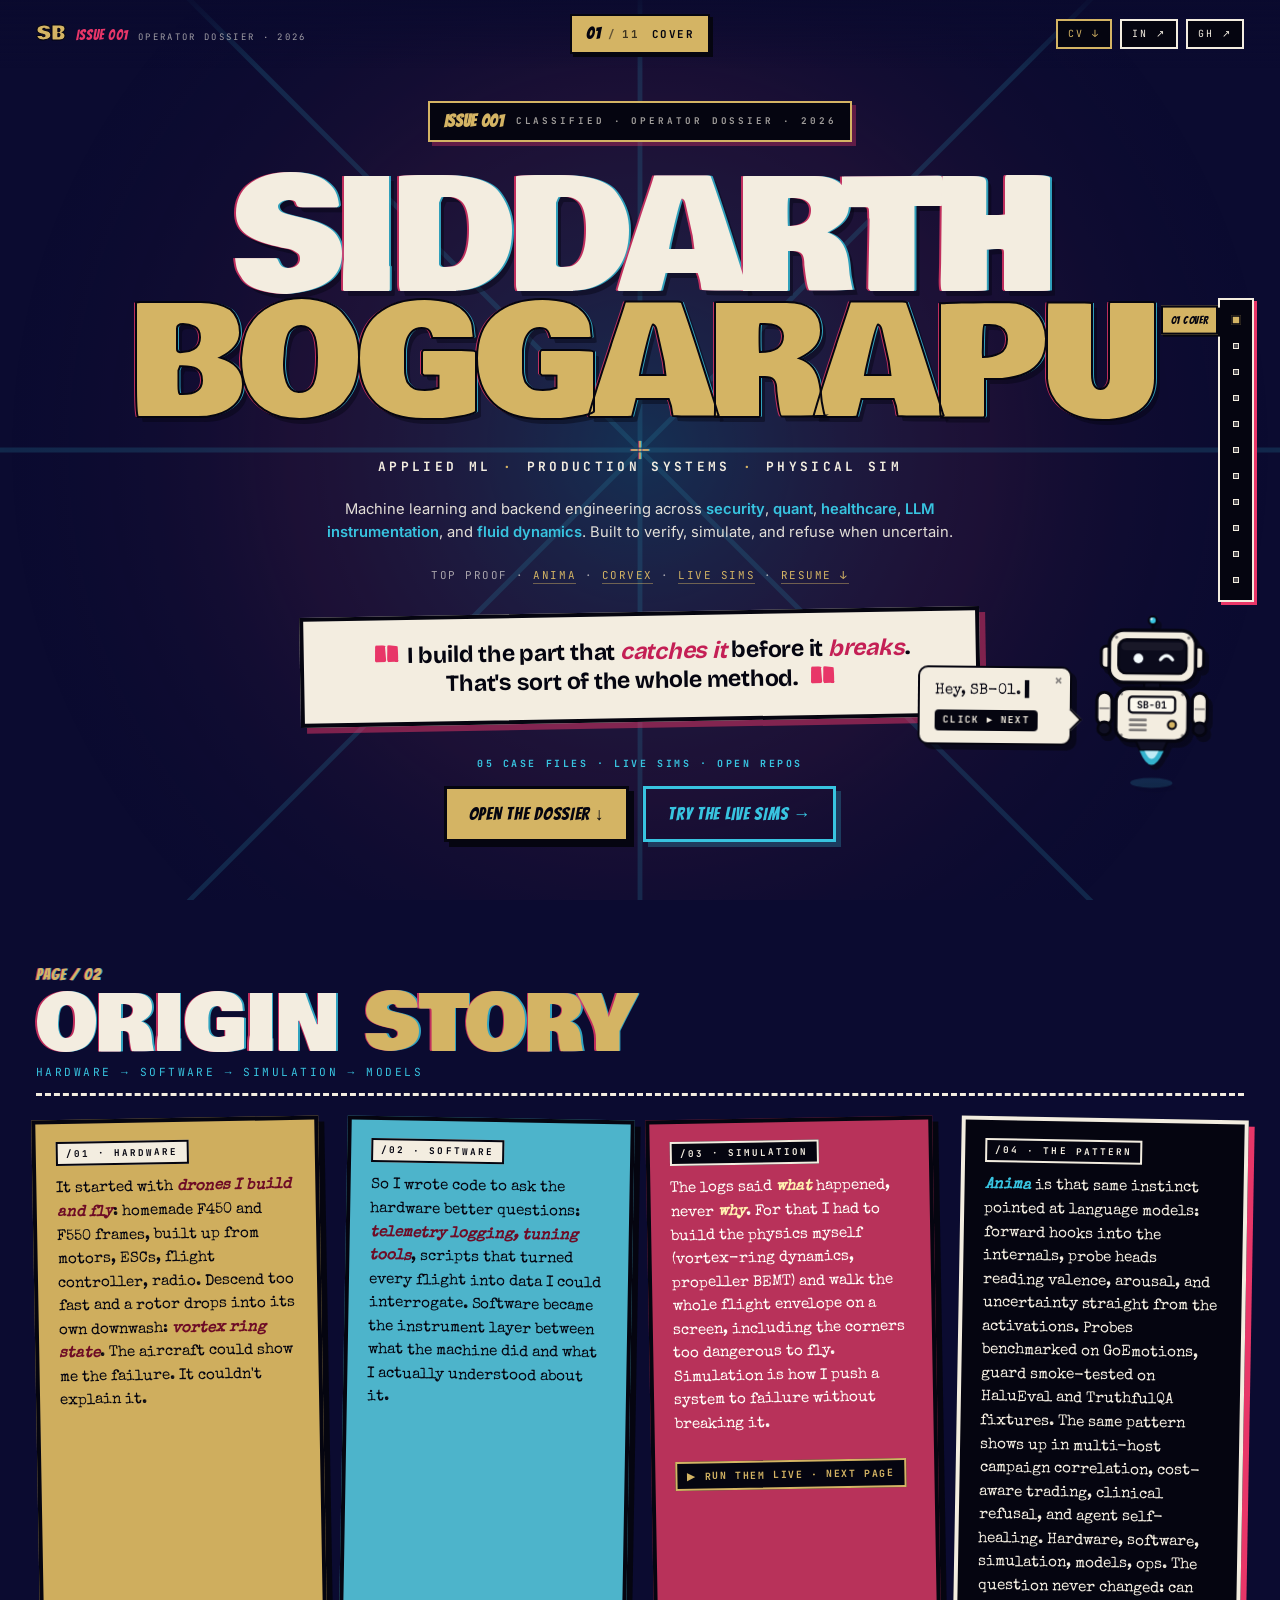
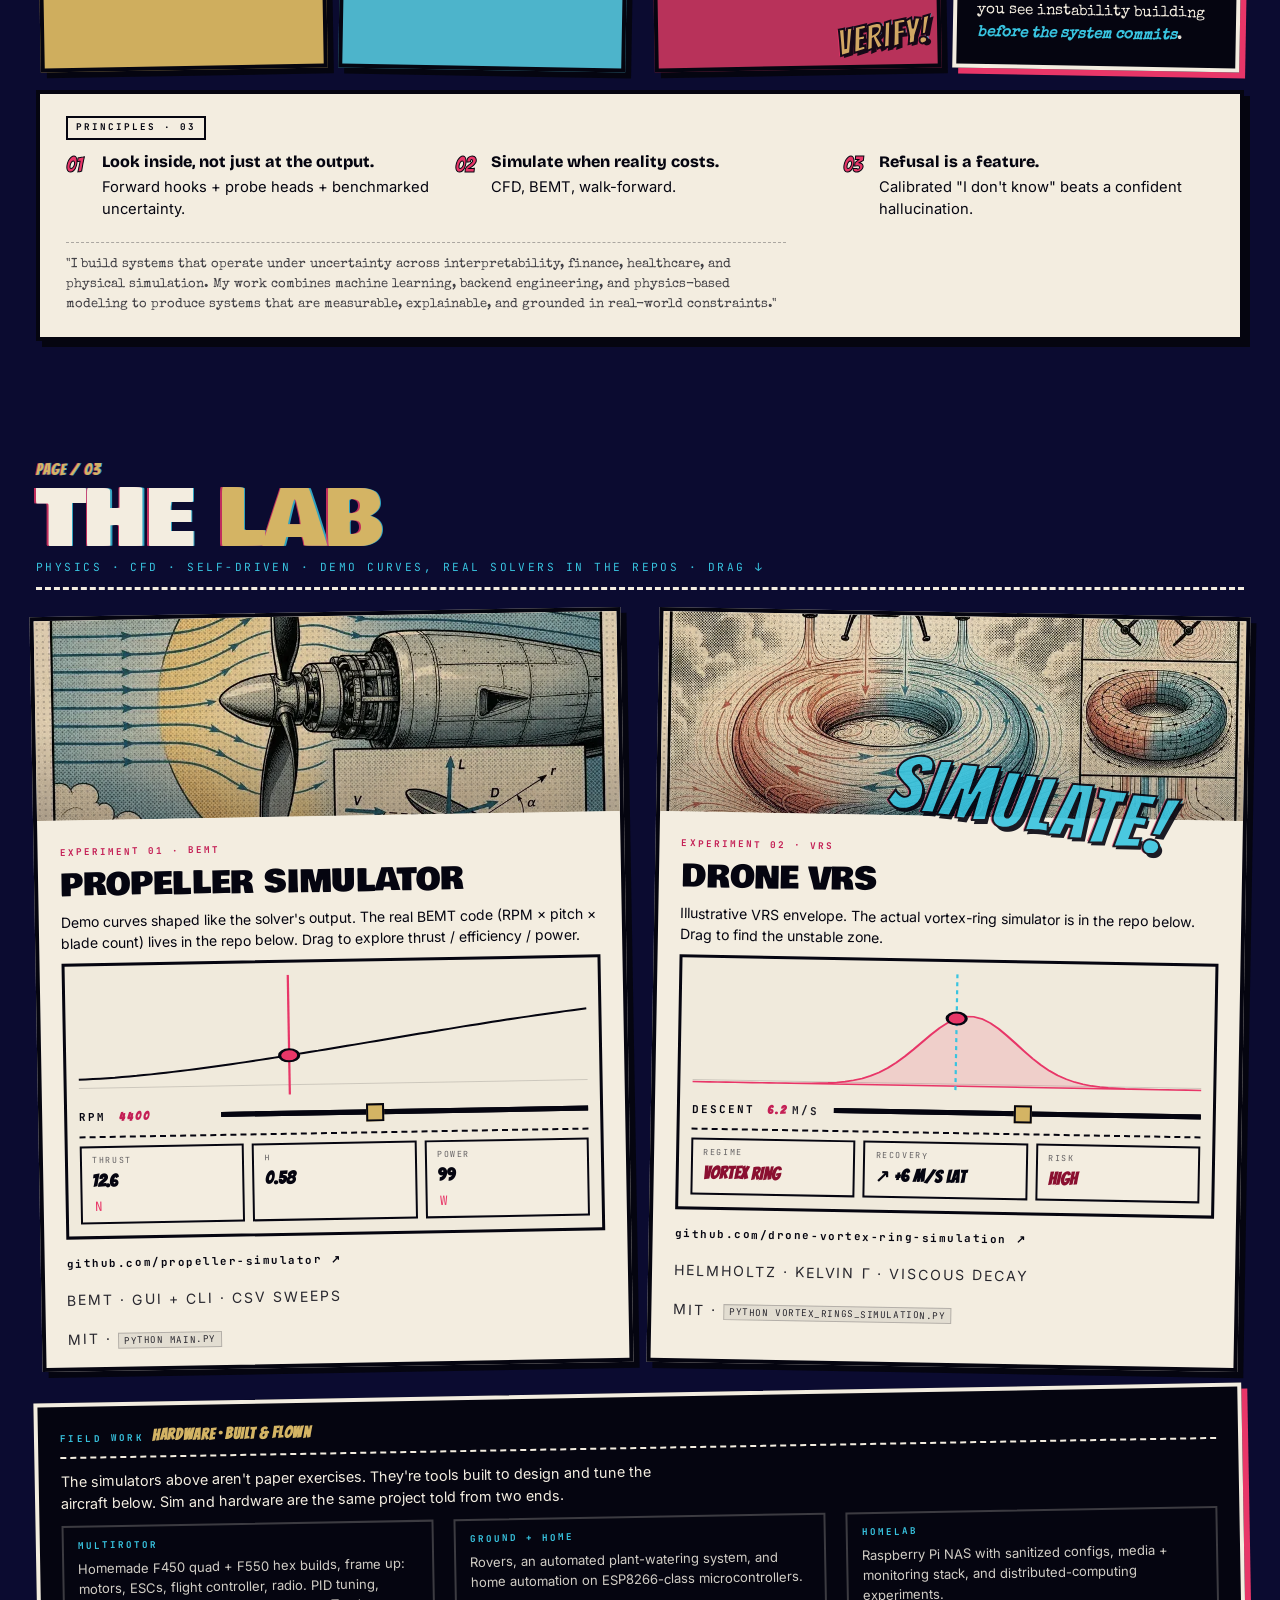
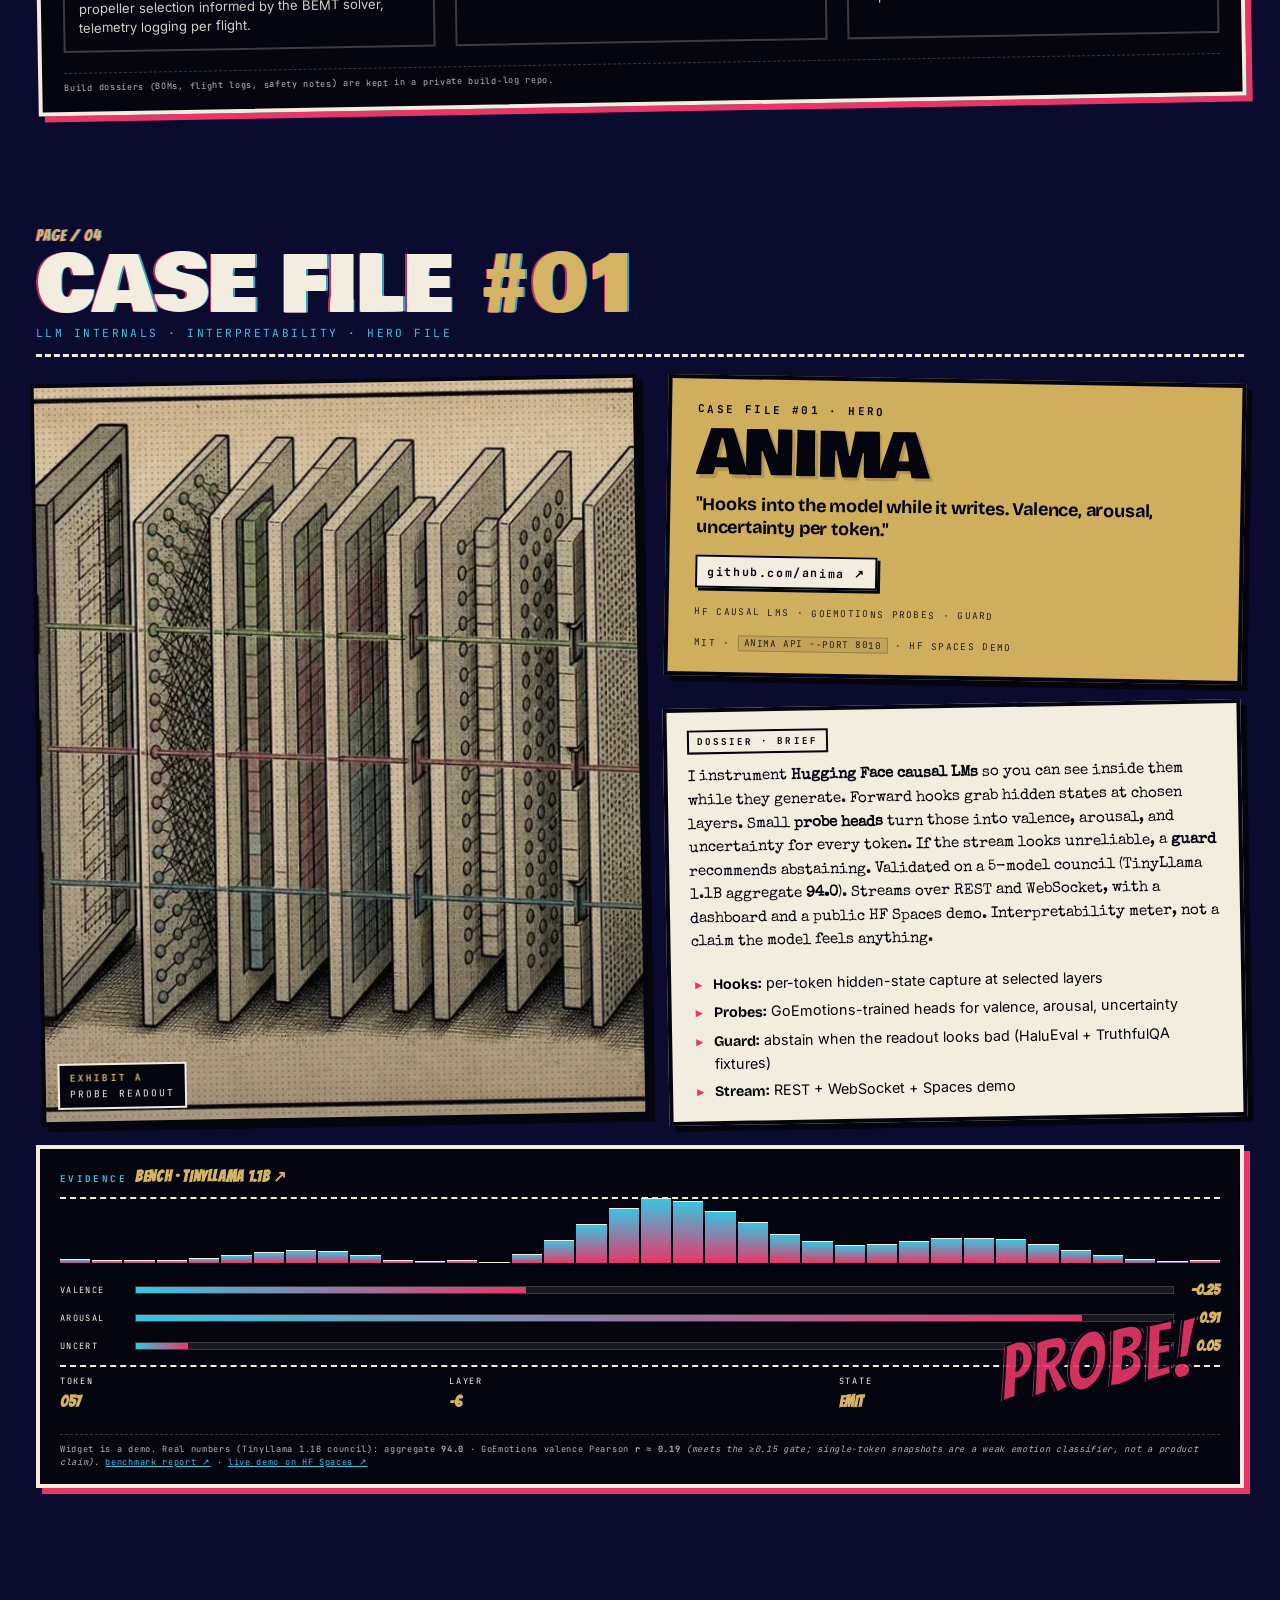
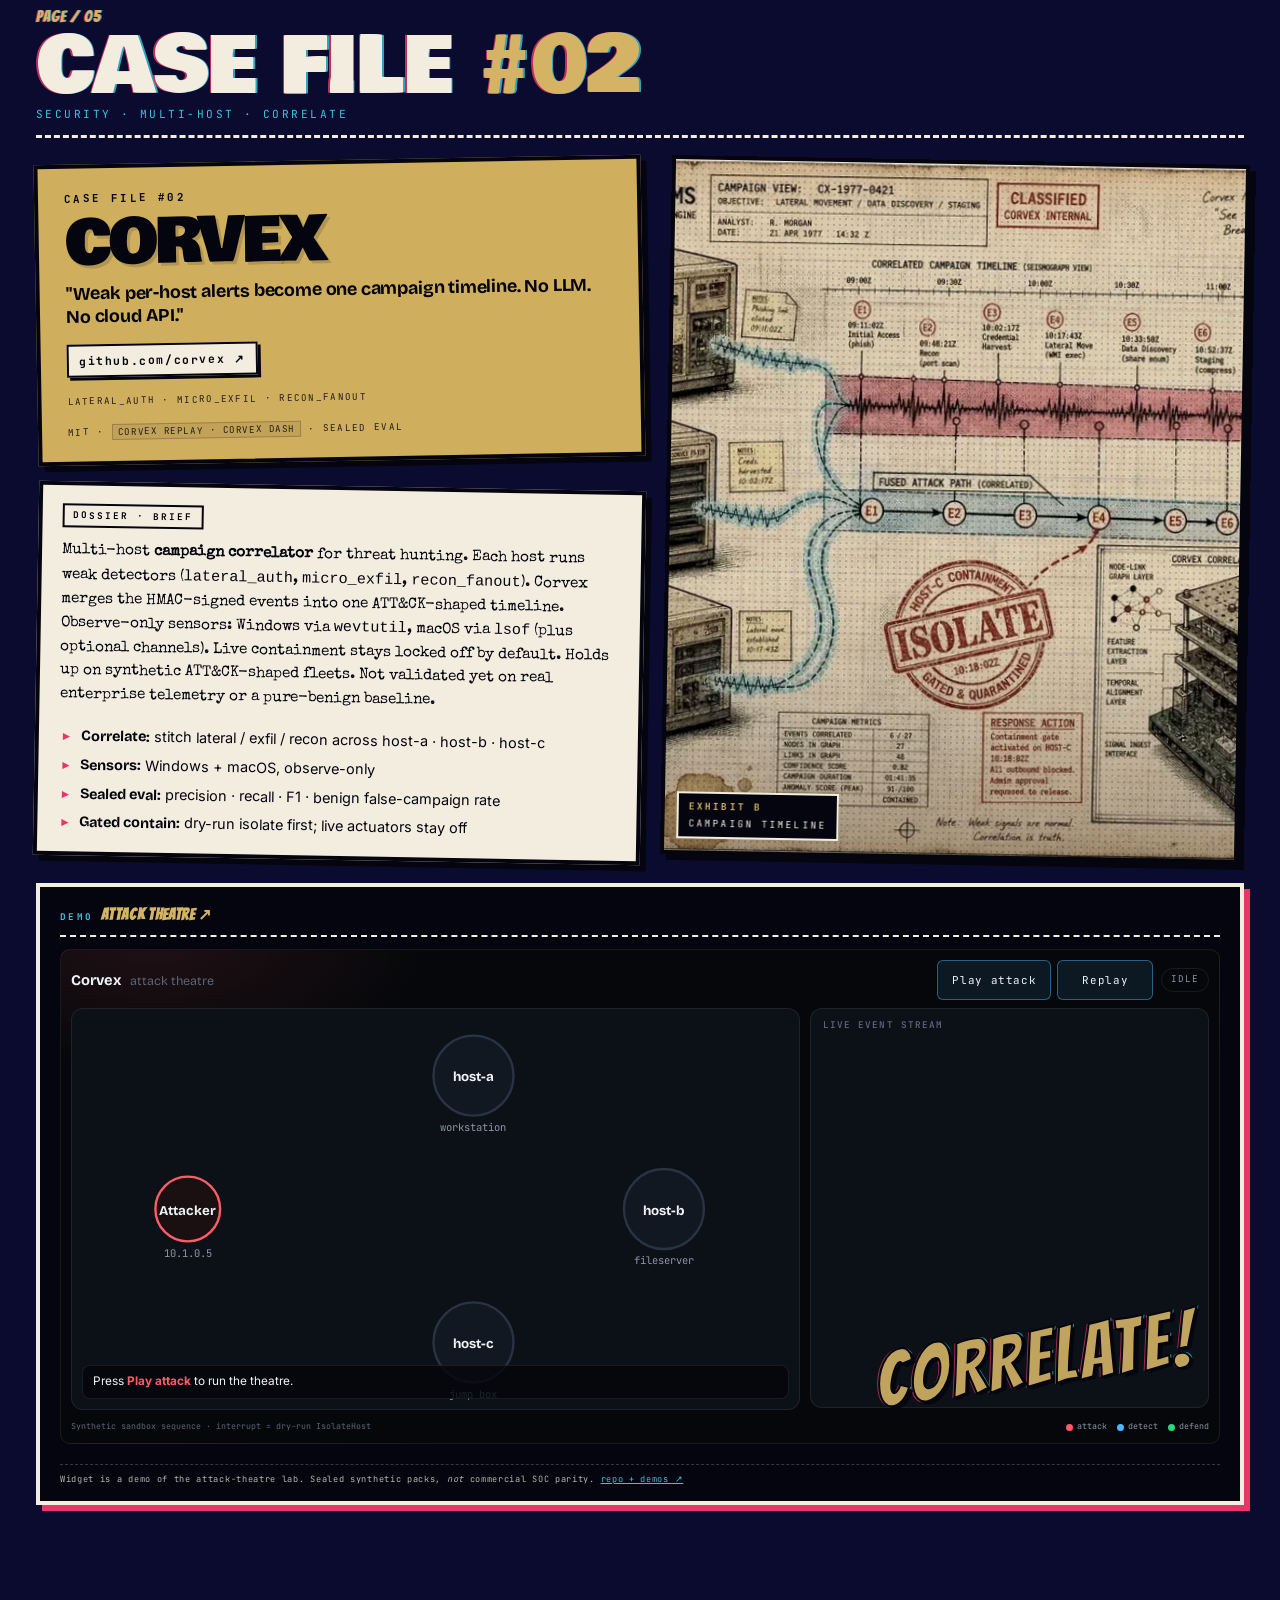
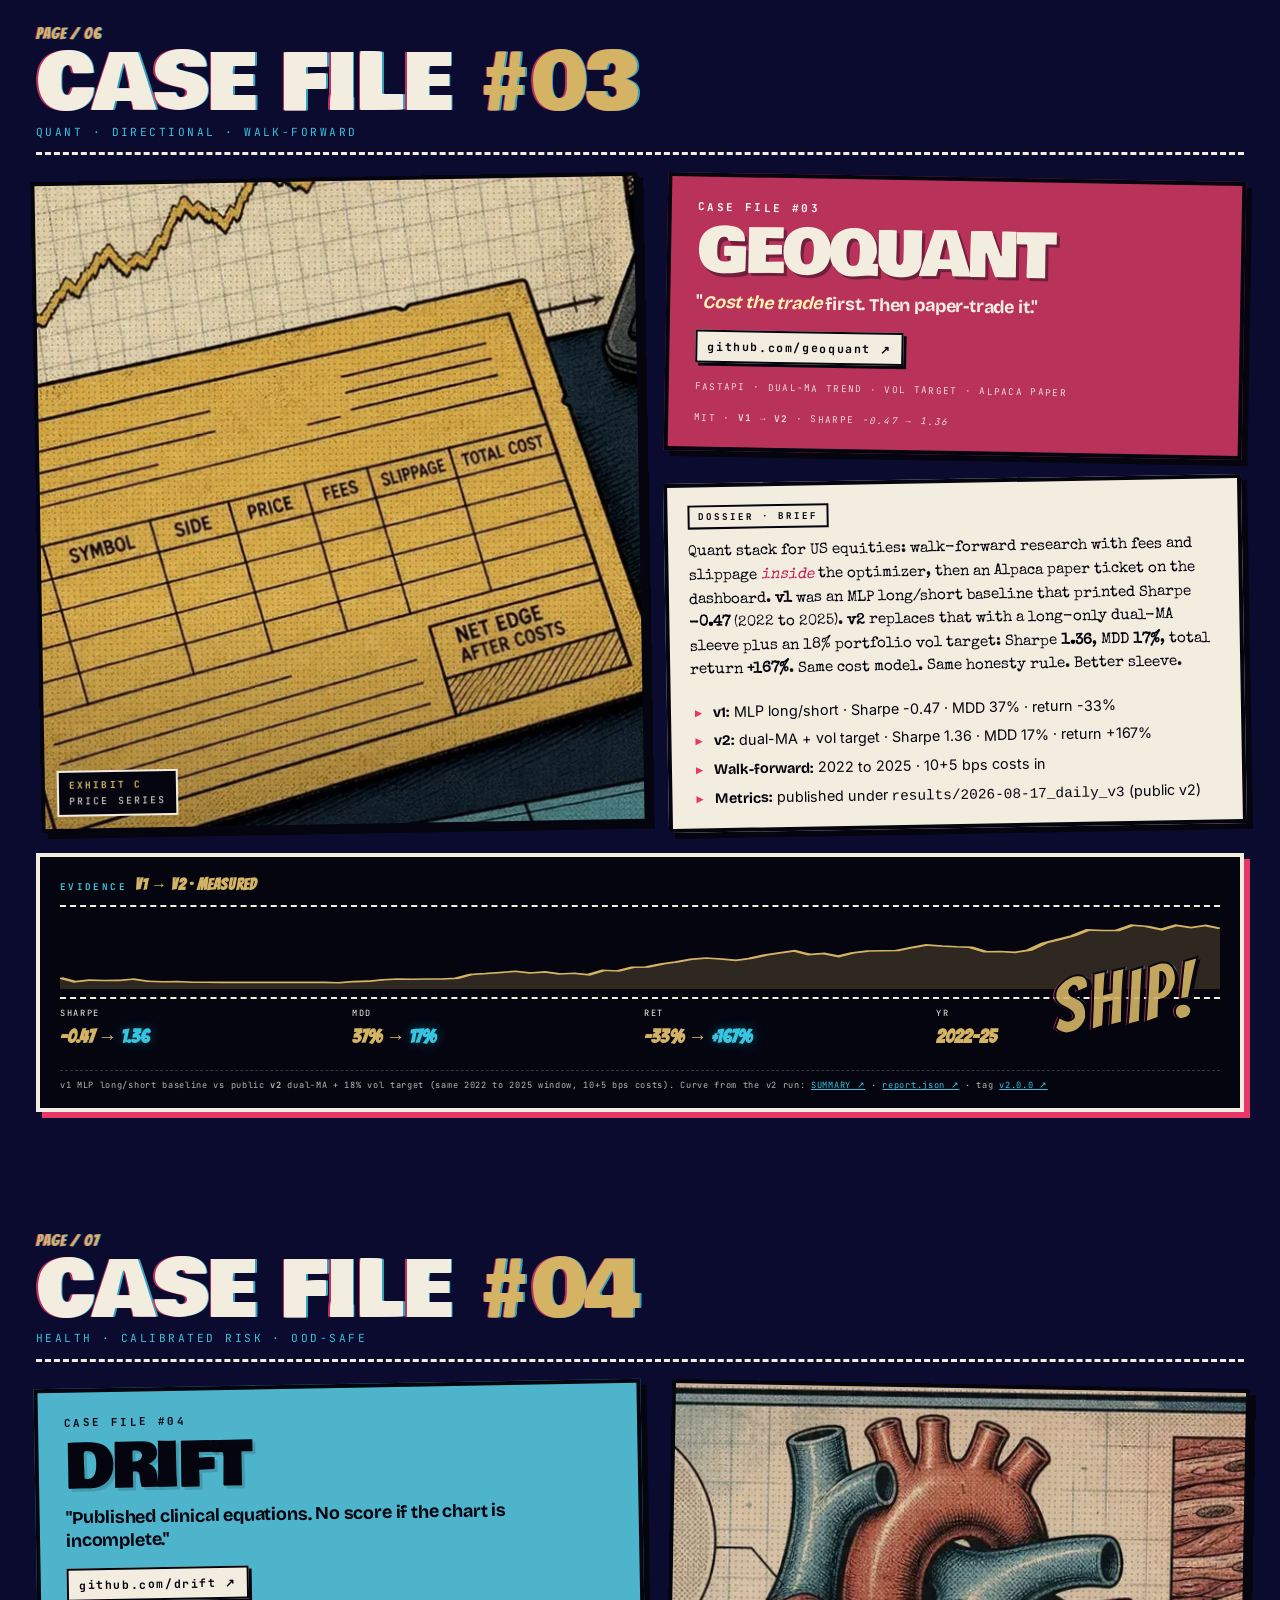
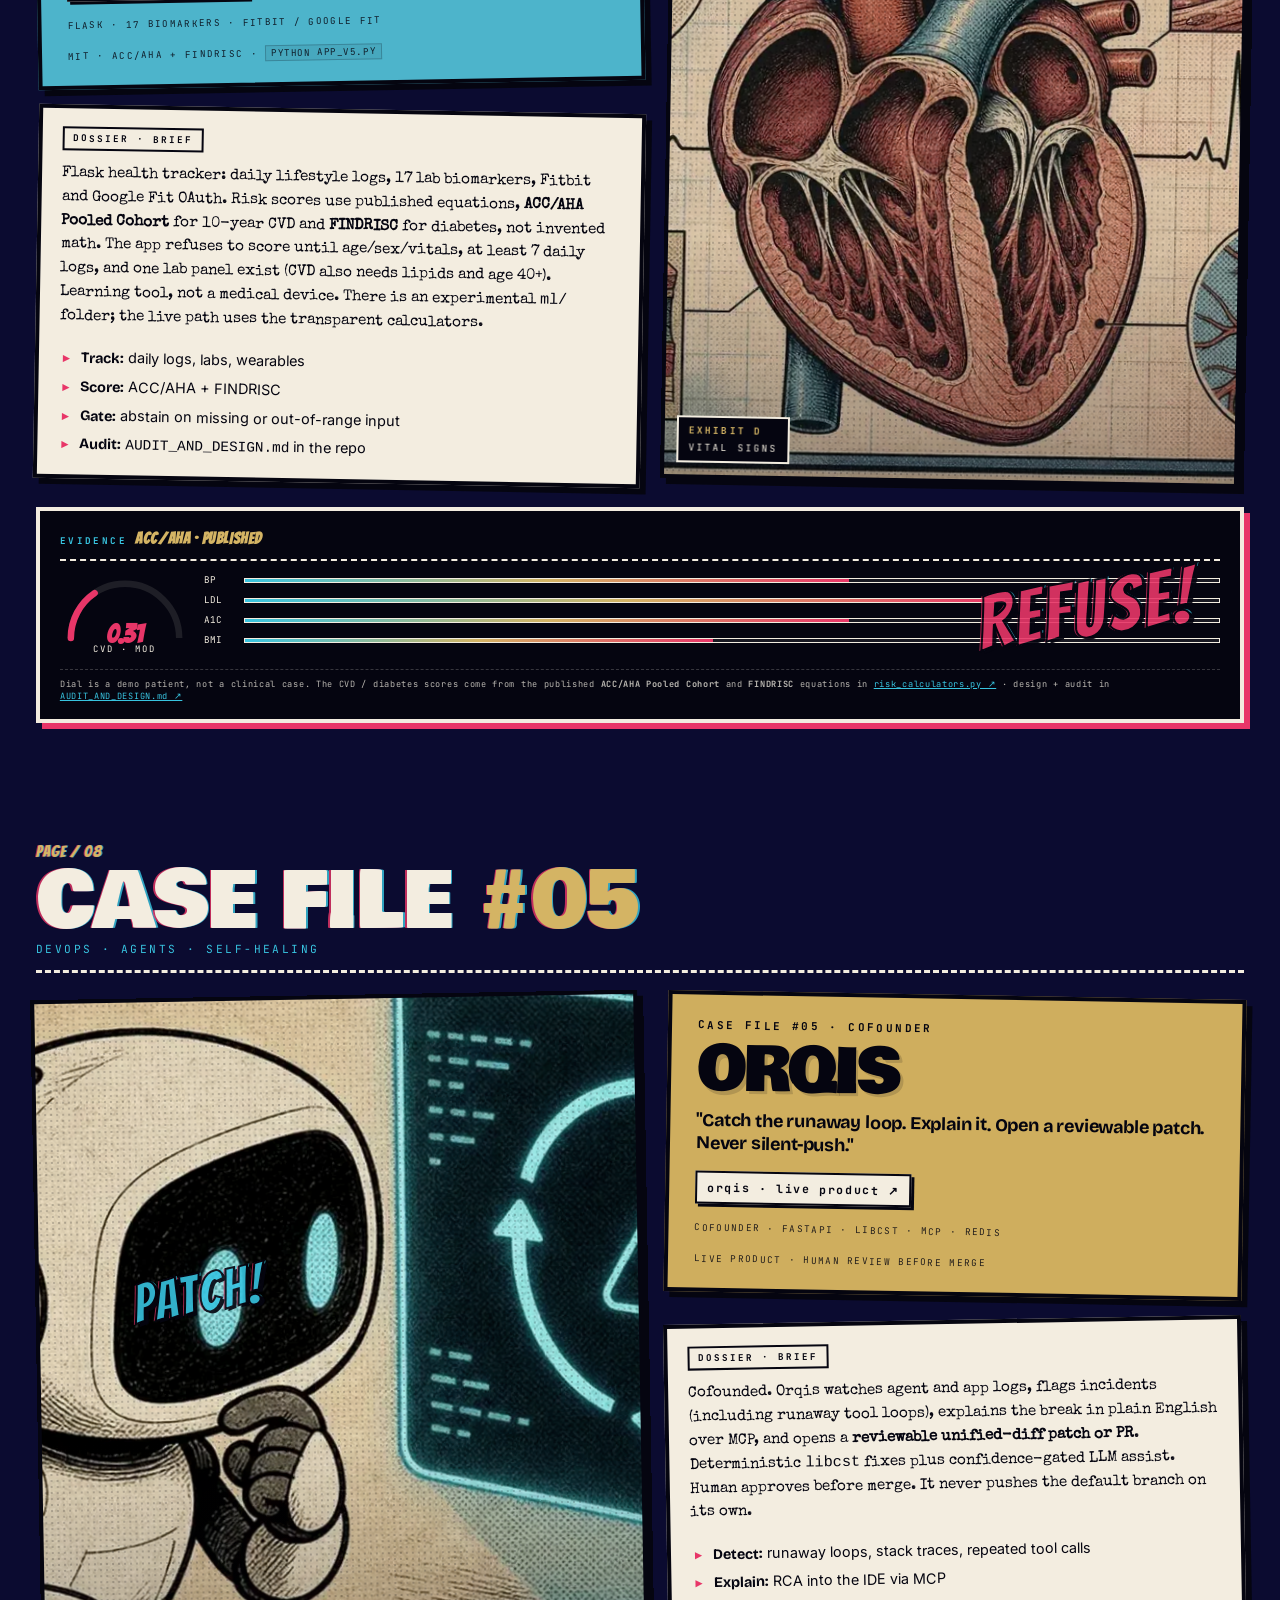
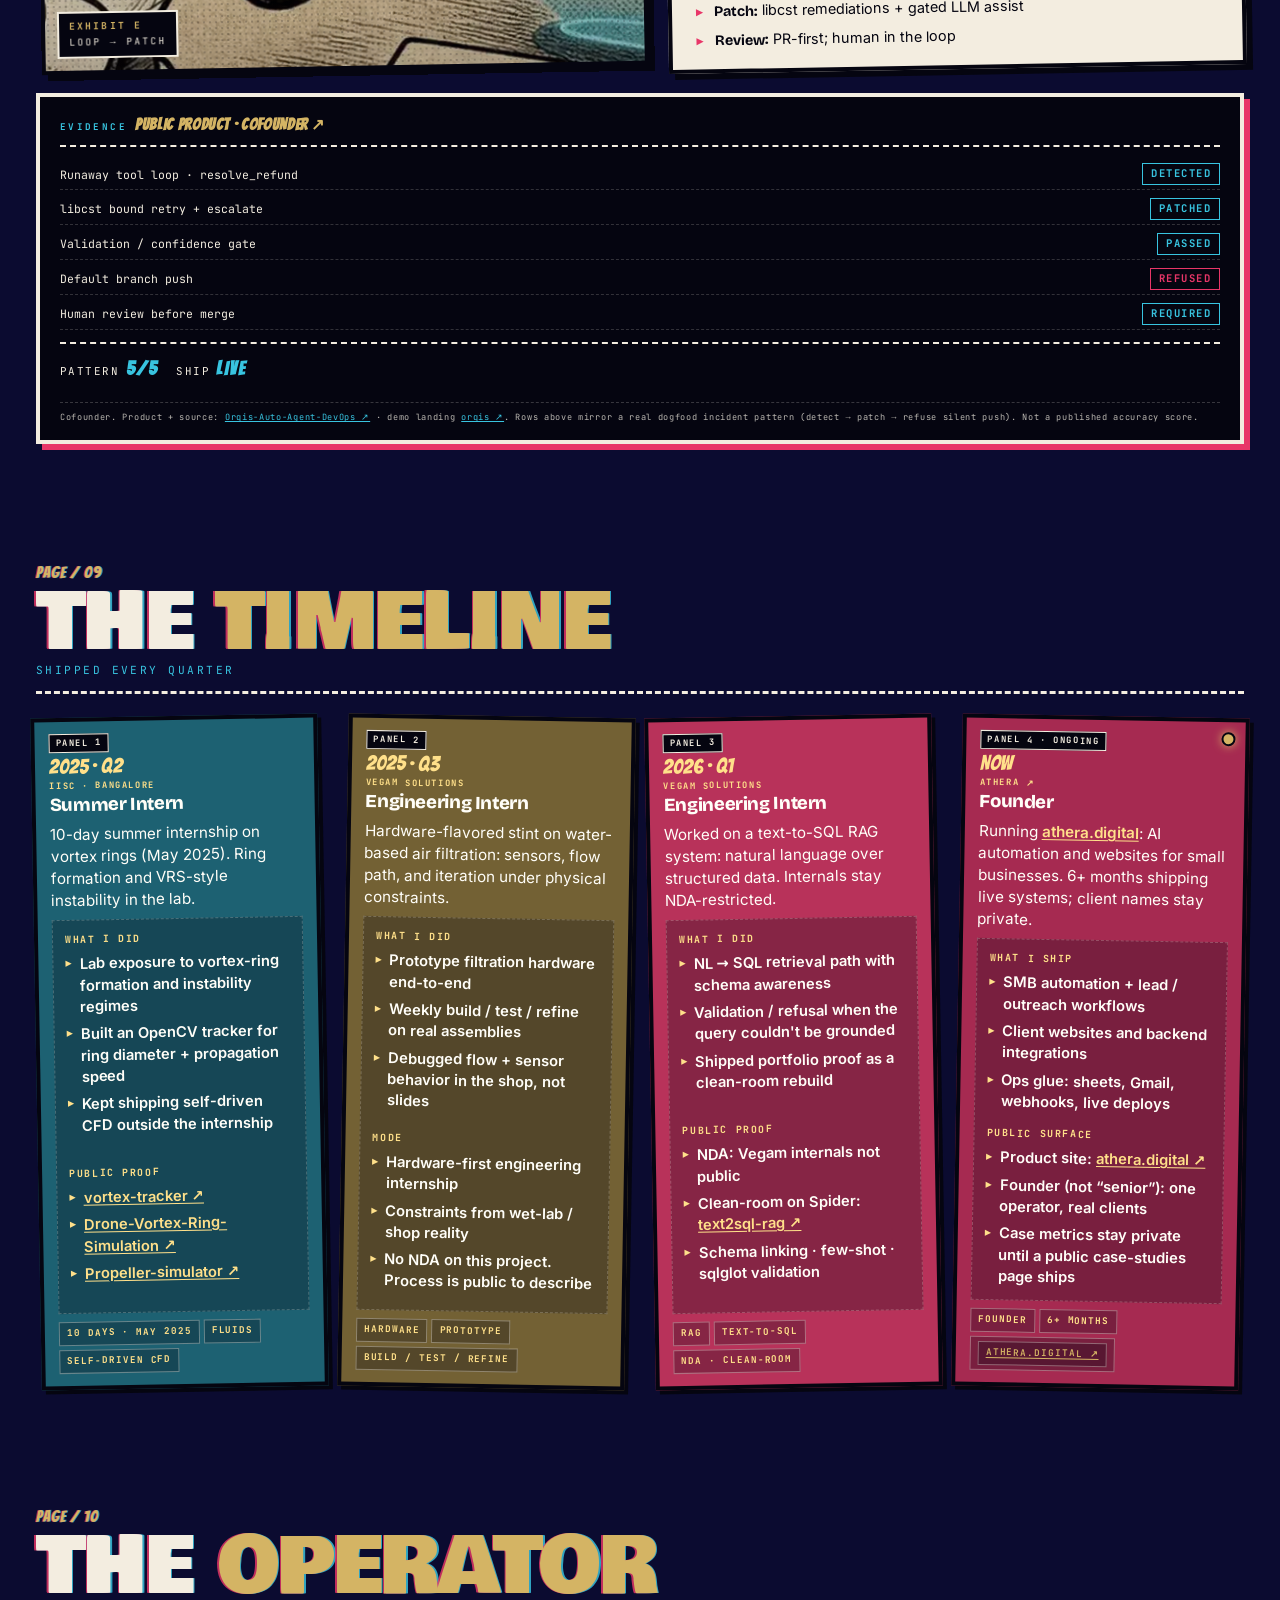
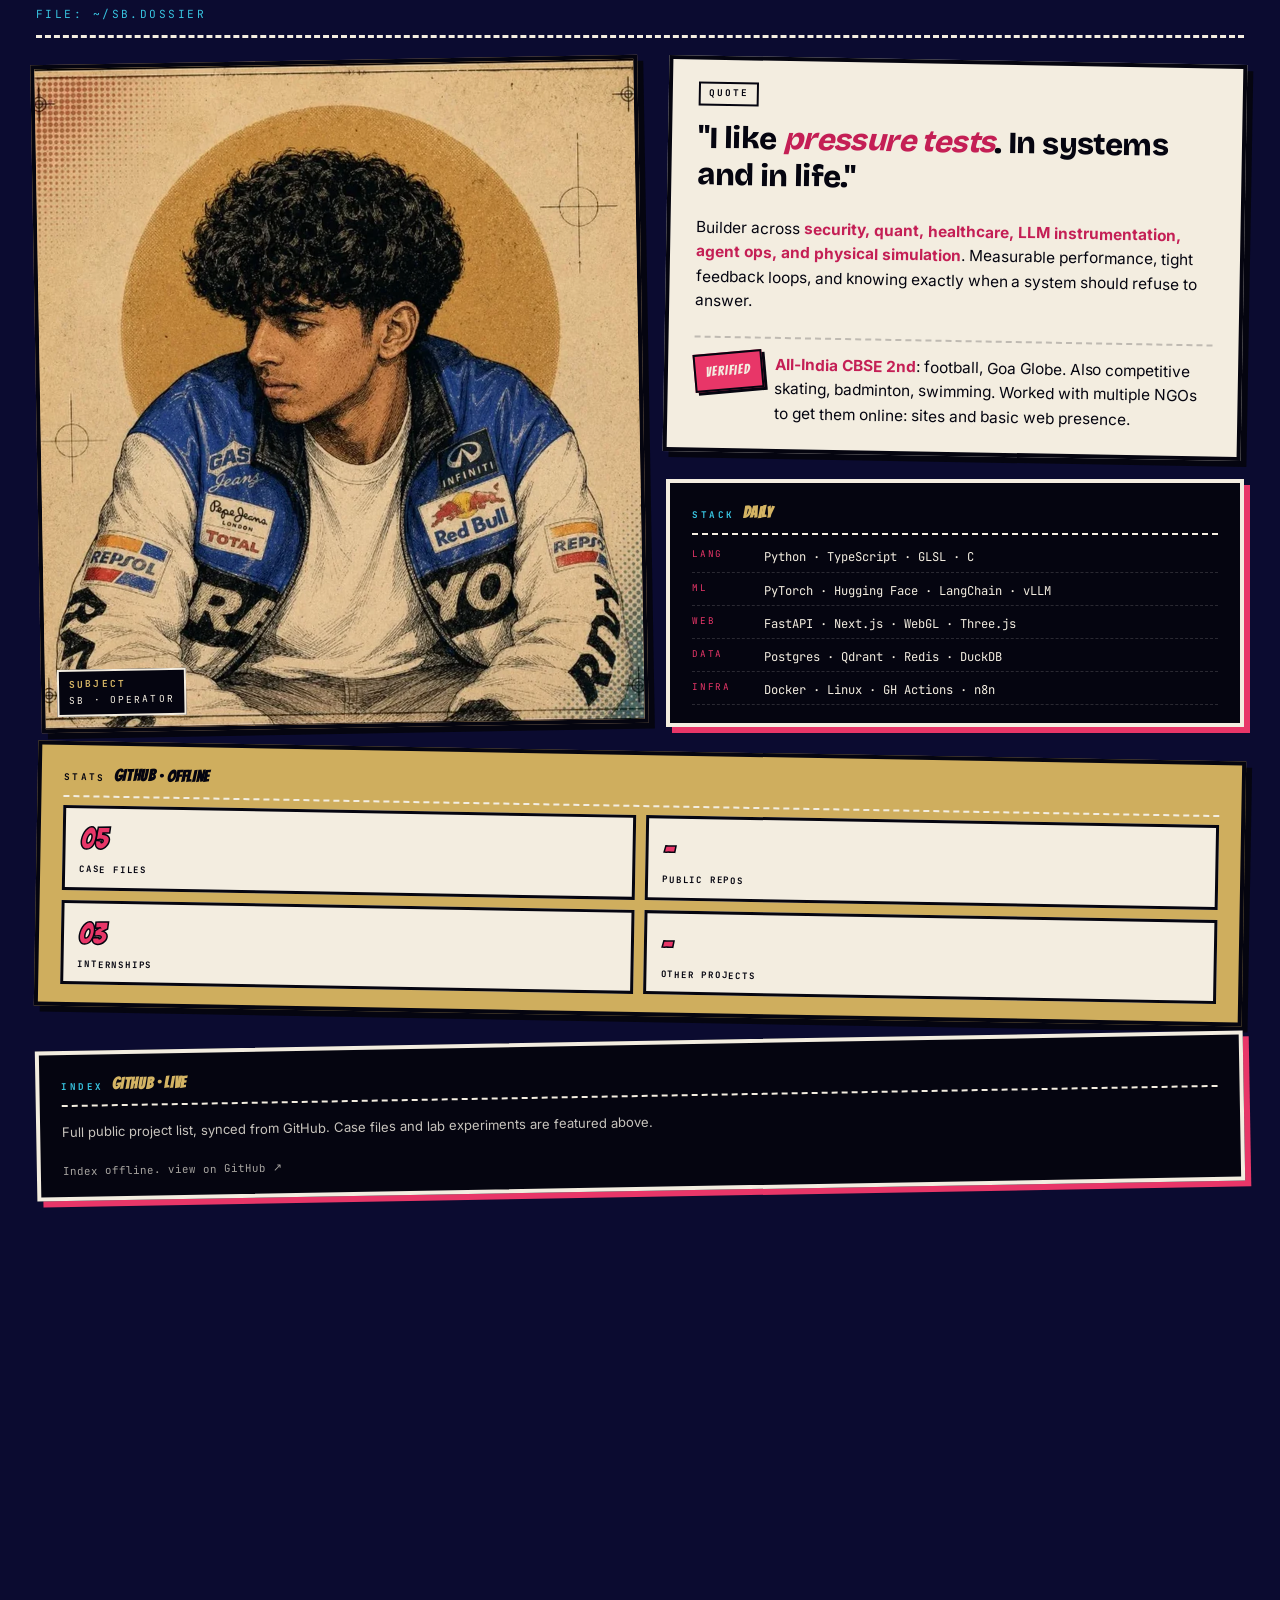
==== commit d6da266d: "chore(site): bump main.js cache key for GeoQuant v2 equity data" ====
--- a/index.html
+++ b/index.html
@@ -1192,6 +1192,6 @@
     </div>
   </div>
   <script src="src/js/boot-early.js?v=sb01-3"></script>
-  <script type="module" src="src/js/main.js?v=sb01-41"></script>
+  <script type="module" src="src/js/main.js?v=sb01-42"></script>
 </body>
 </html>
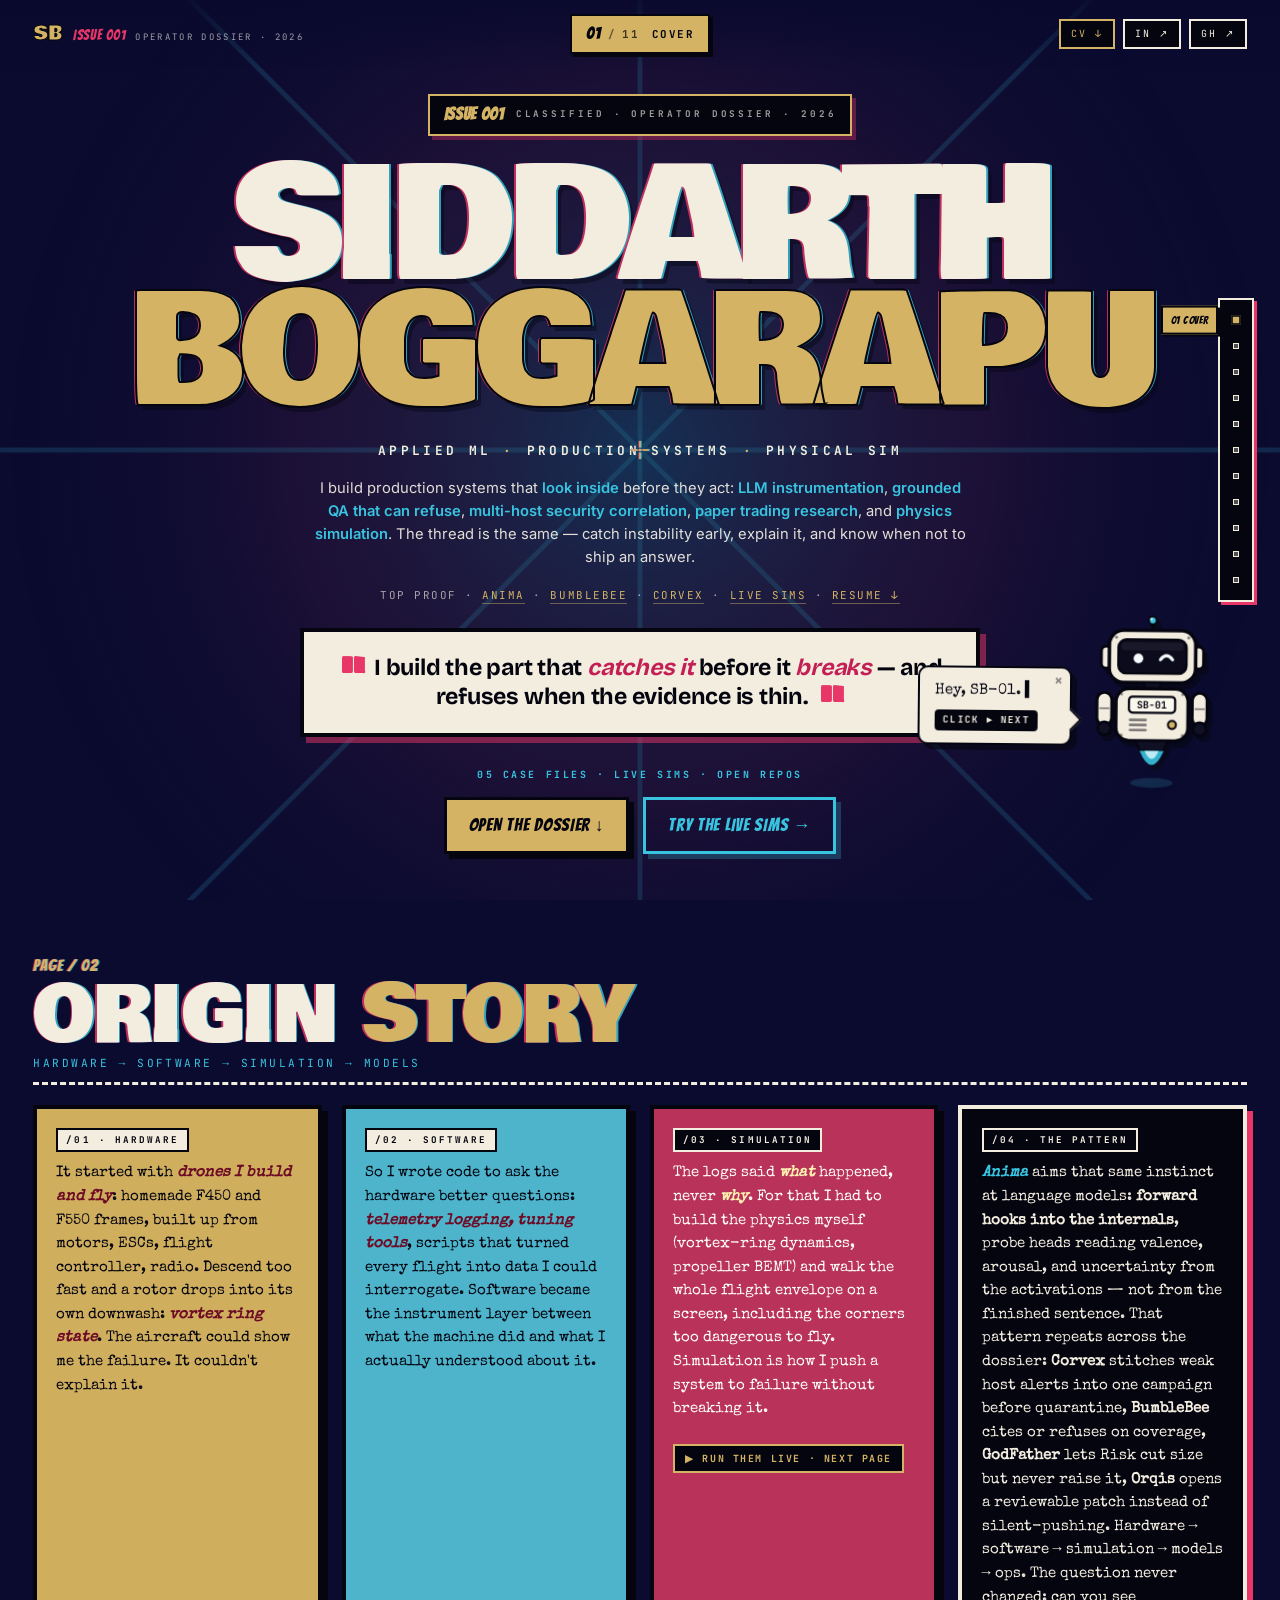
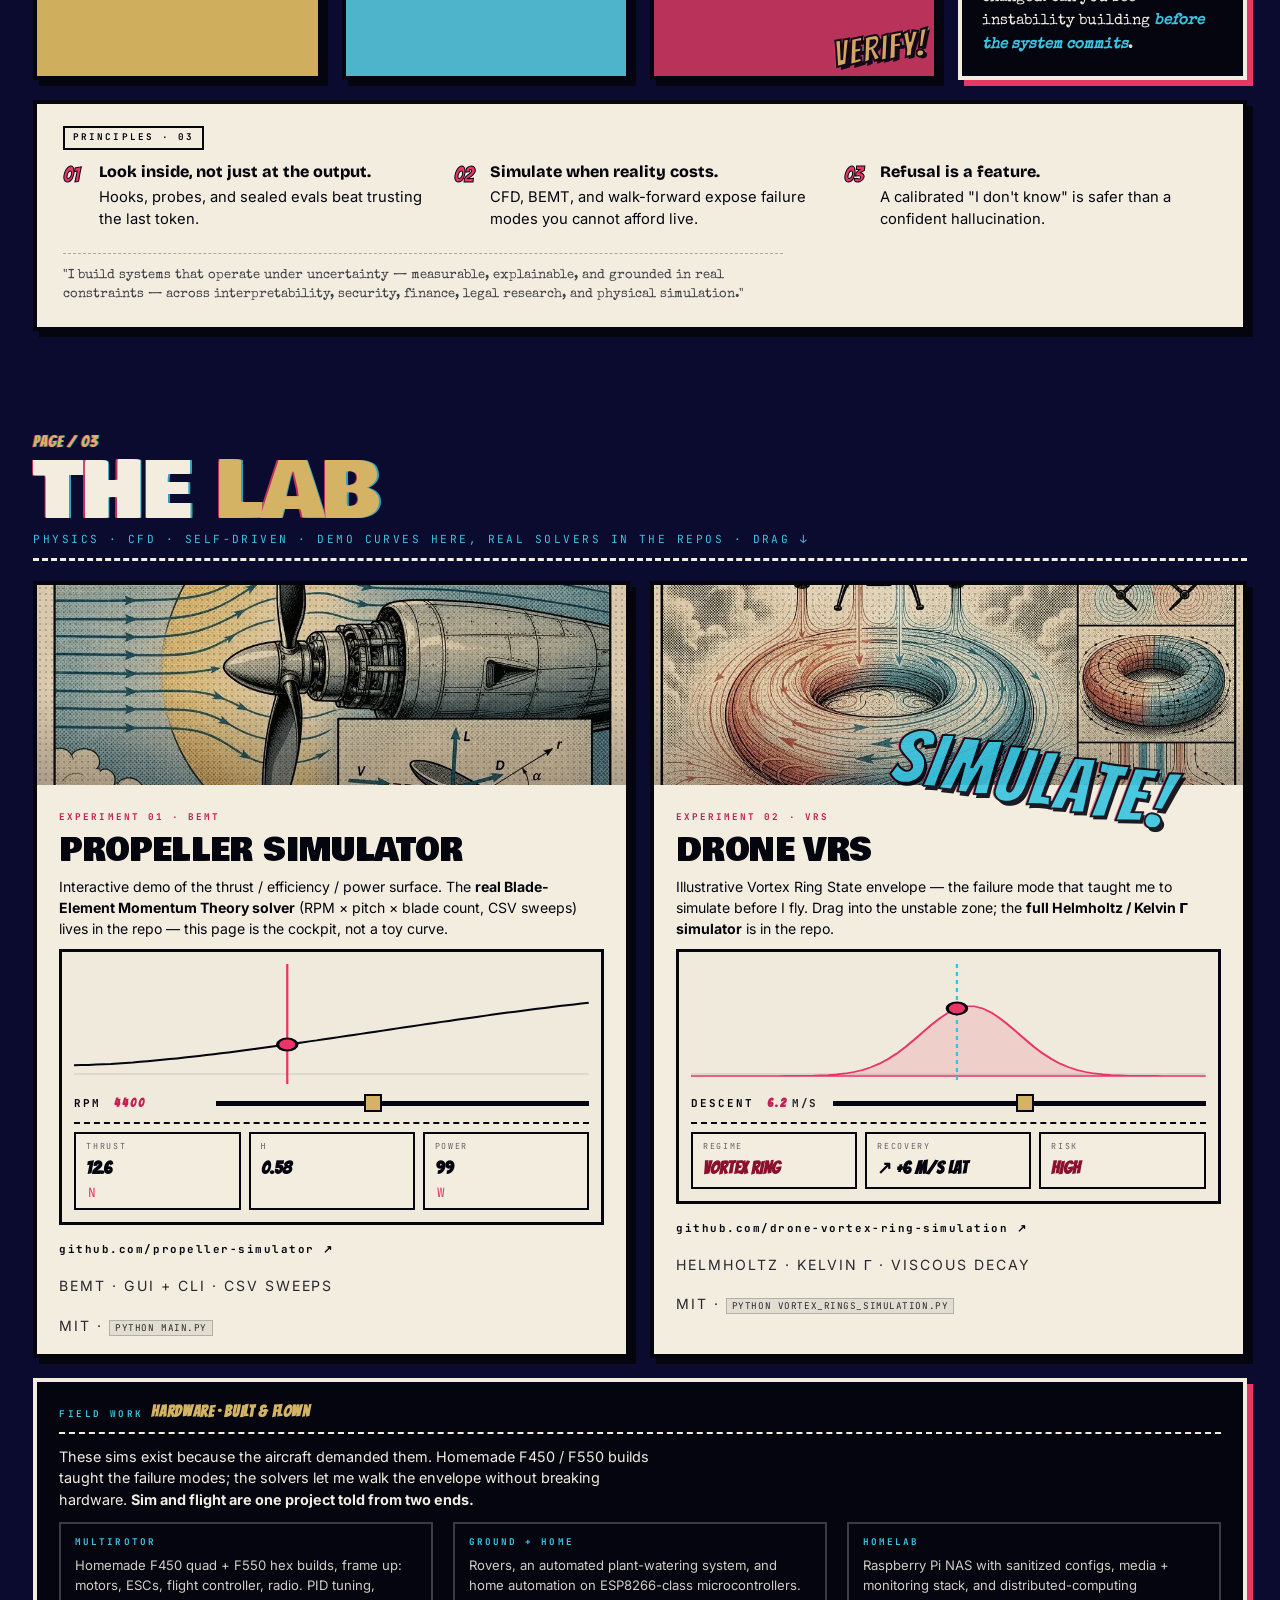
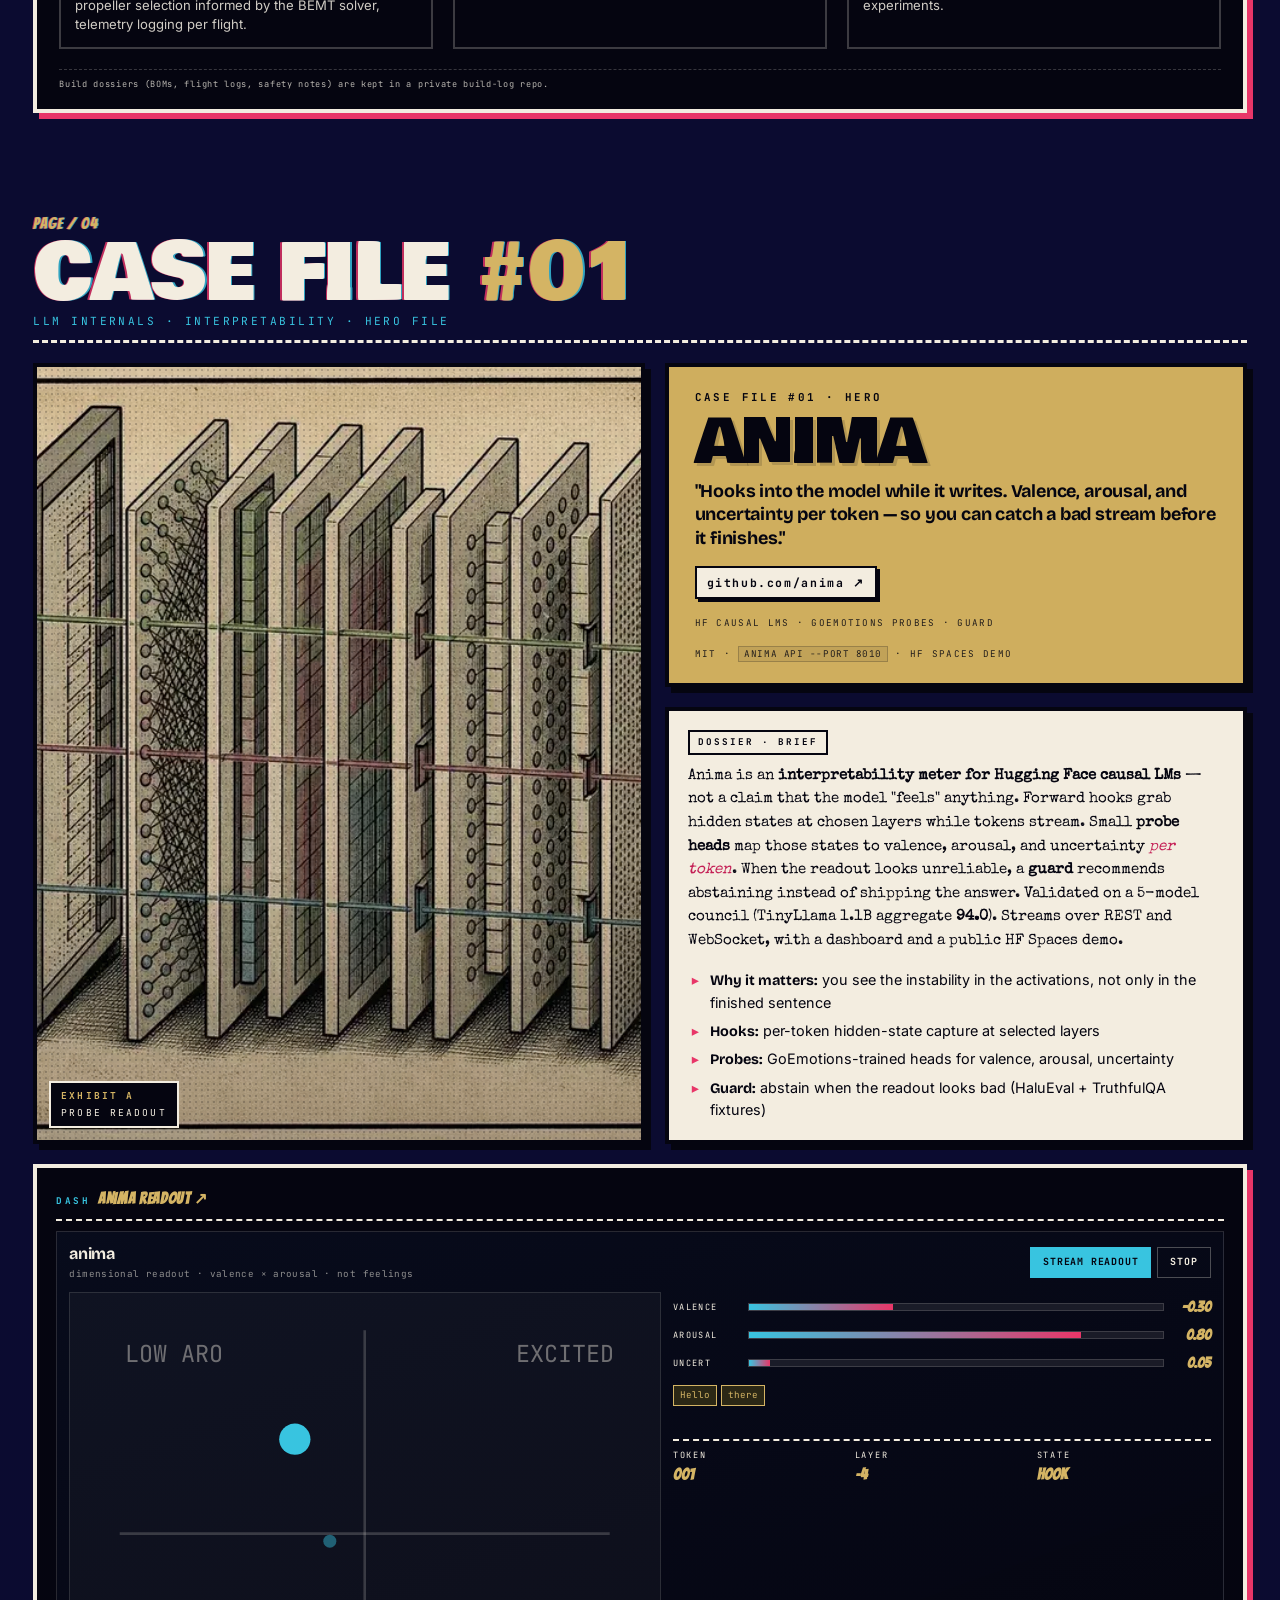
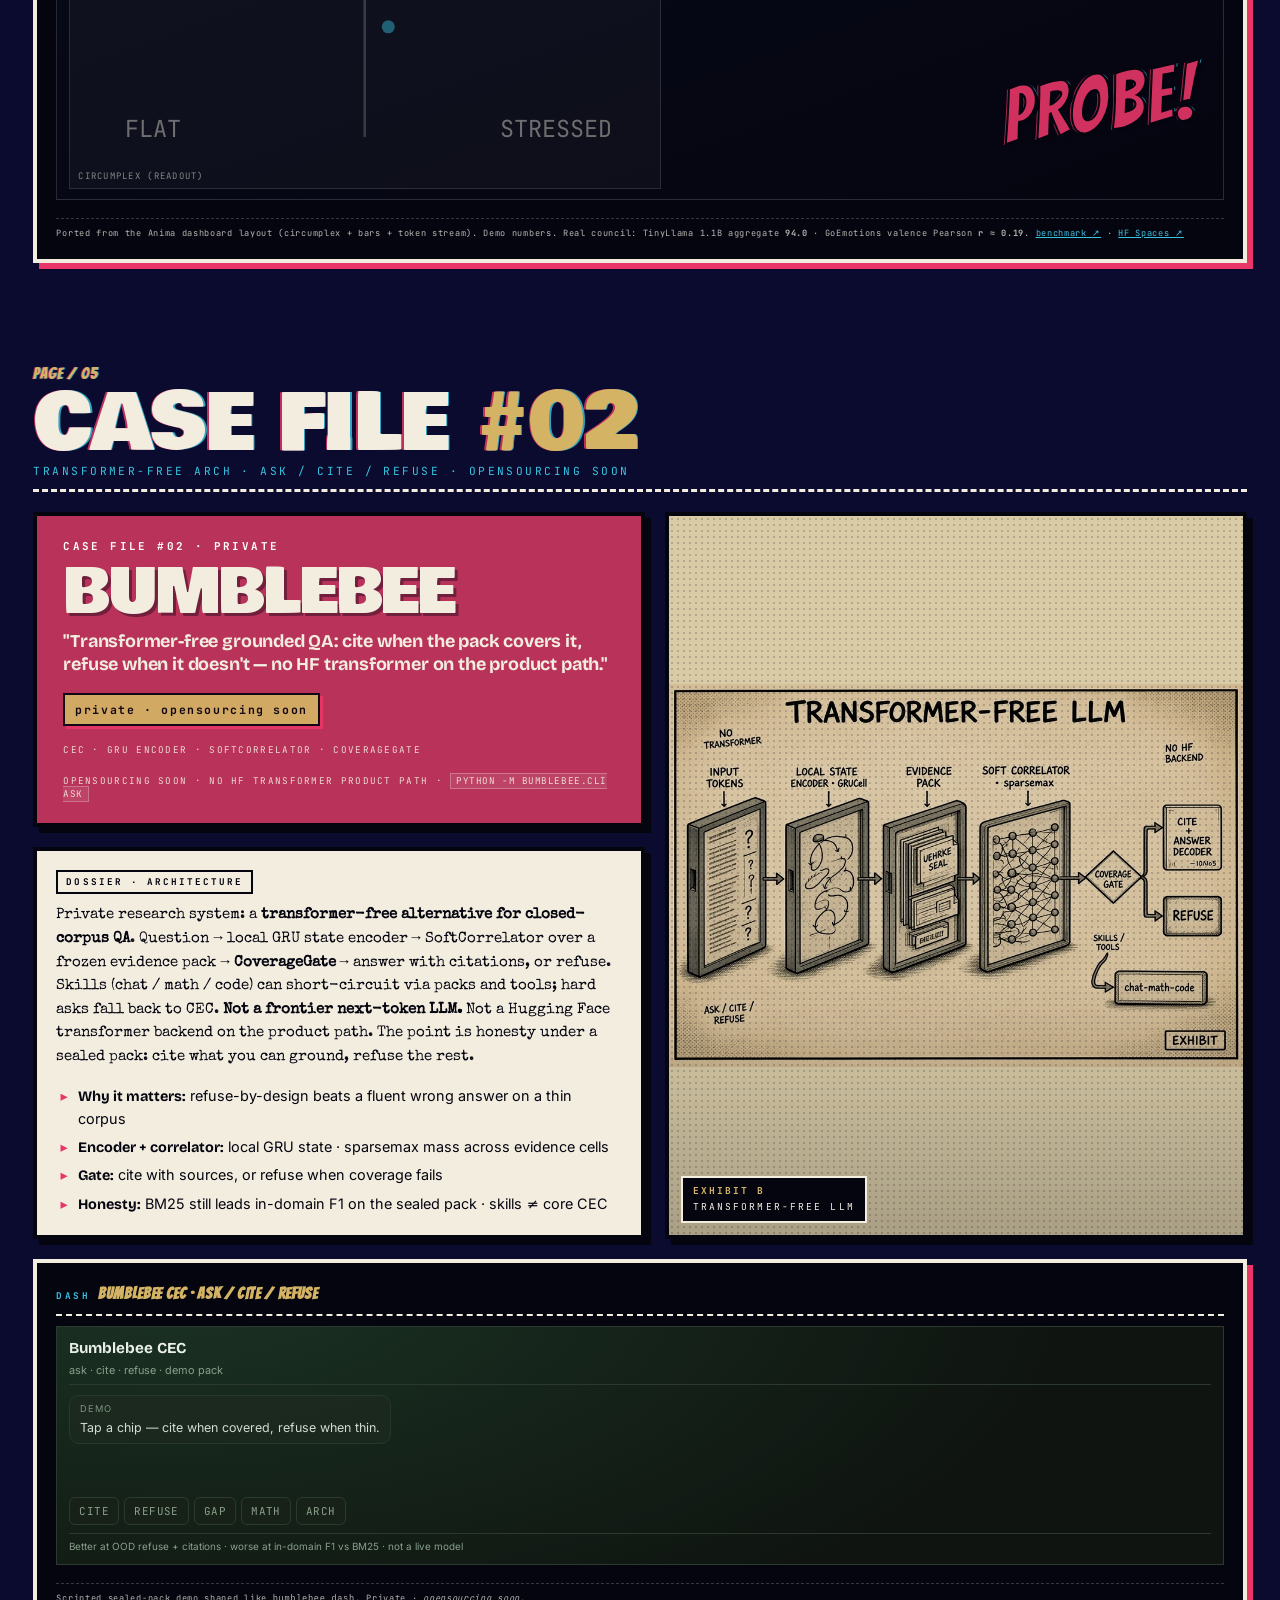
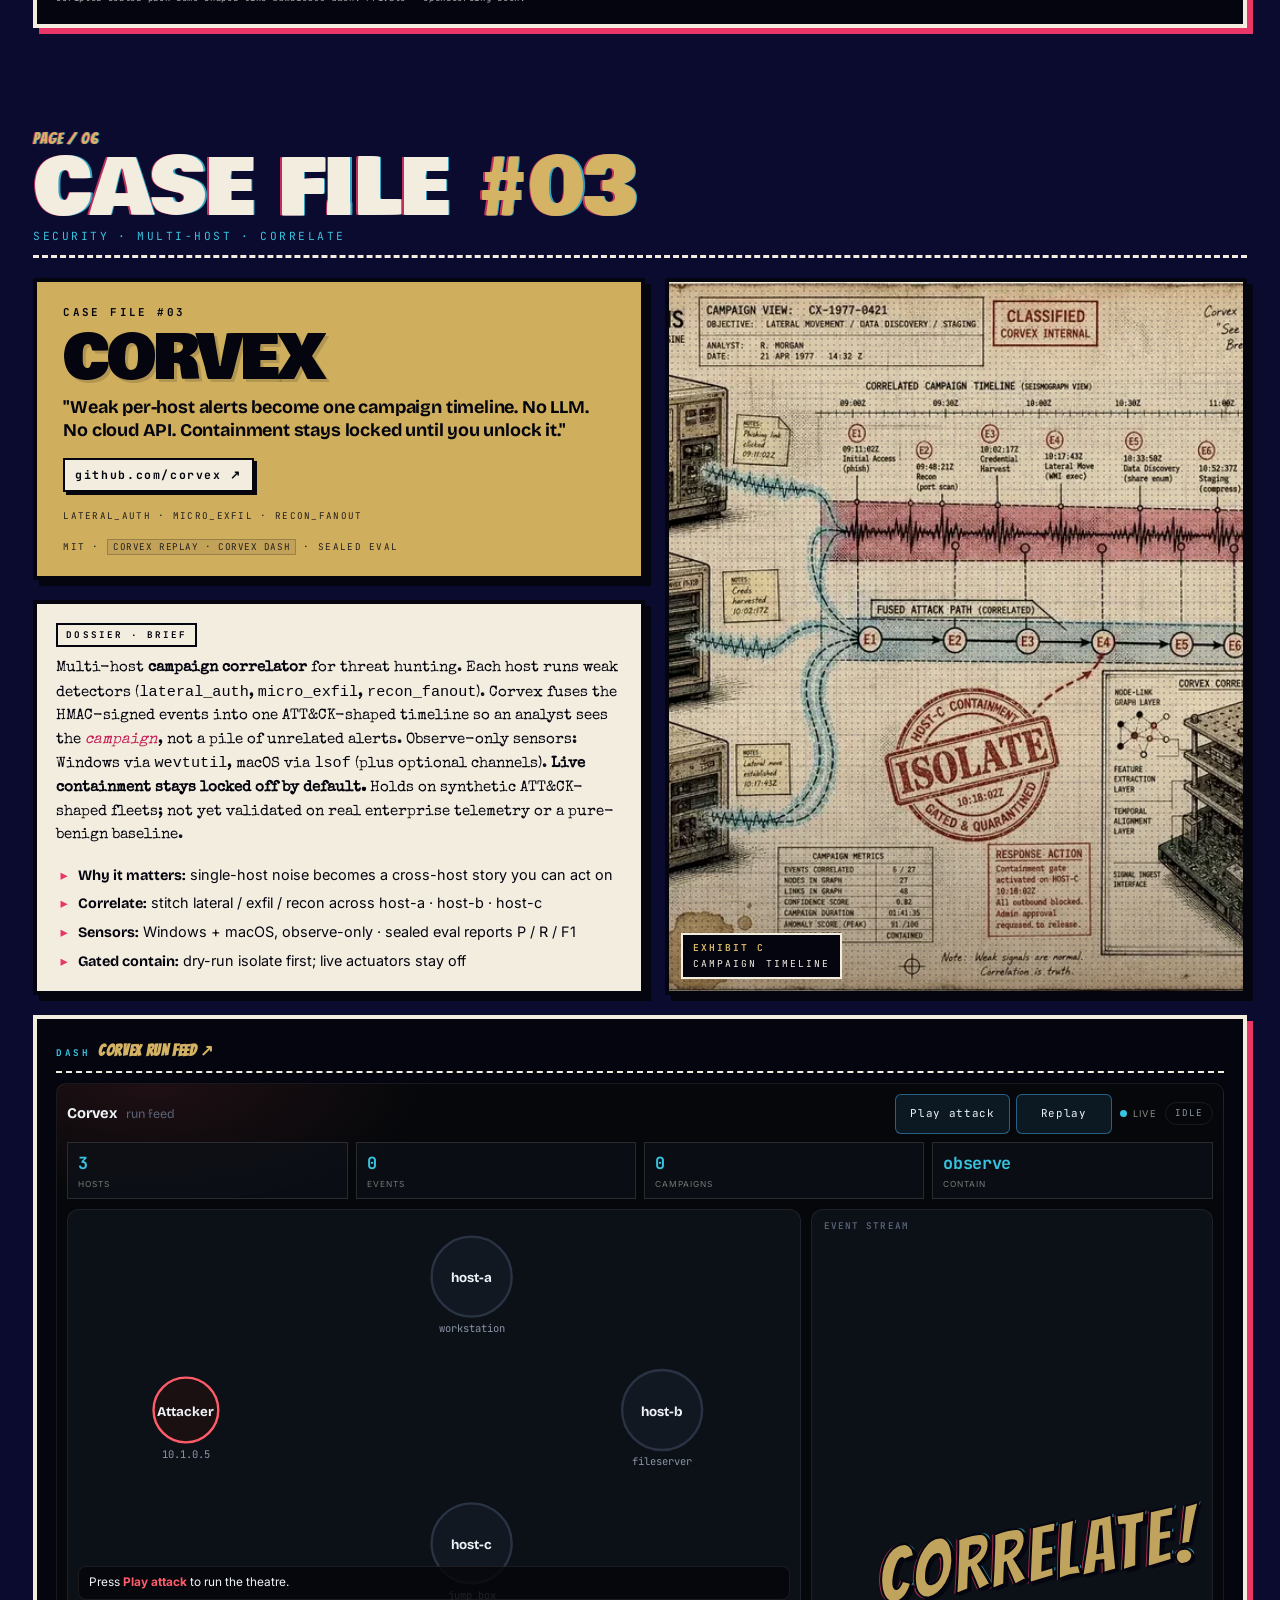
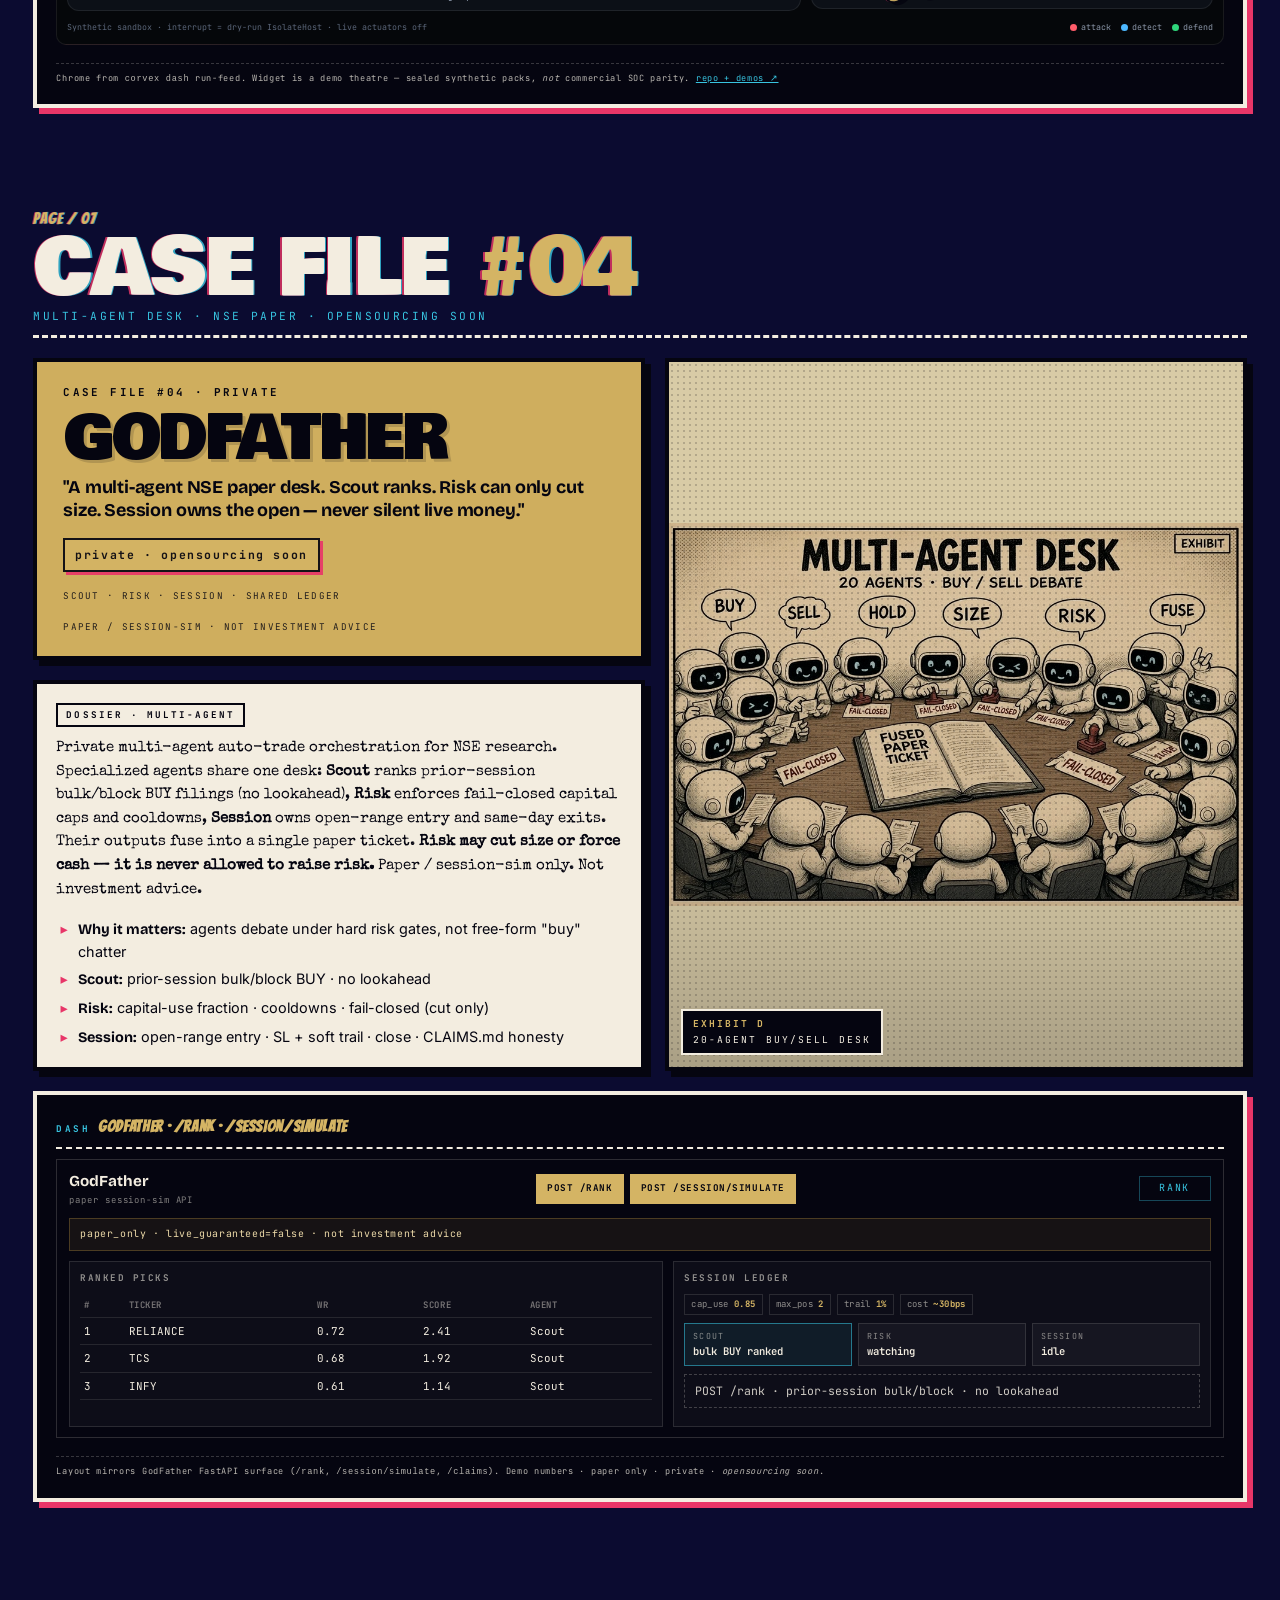
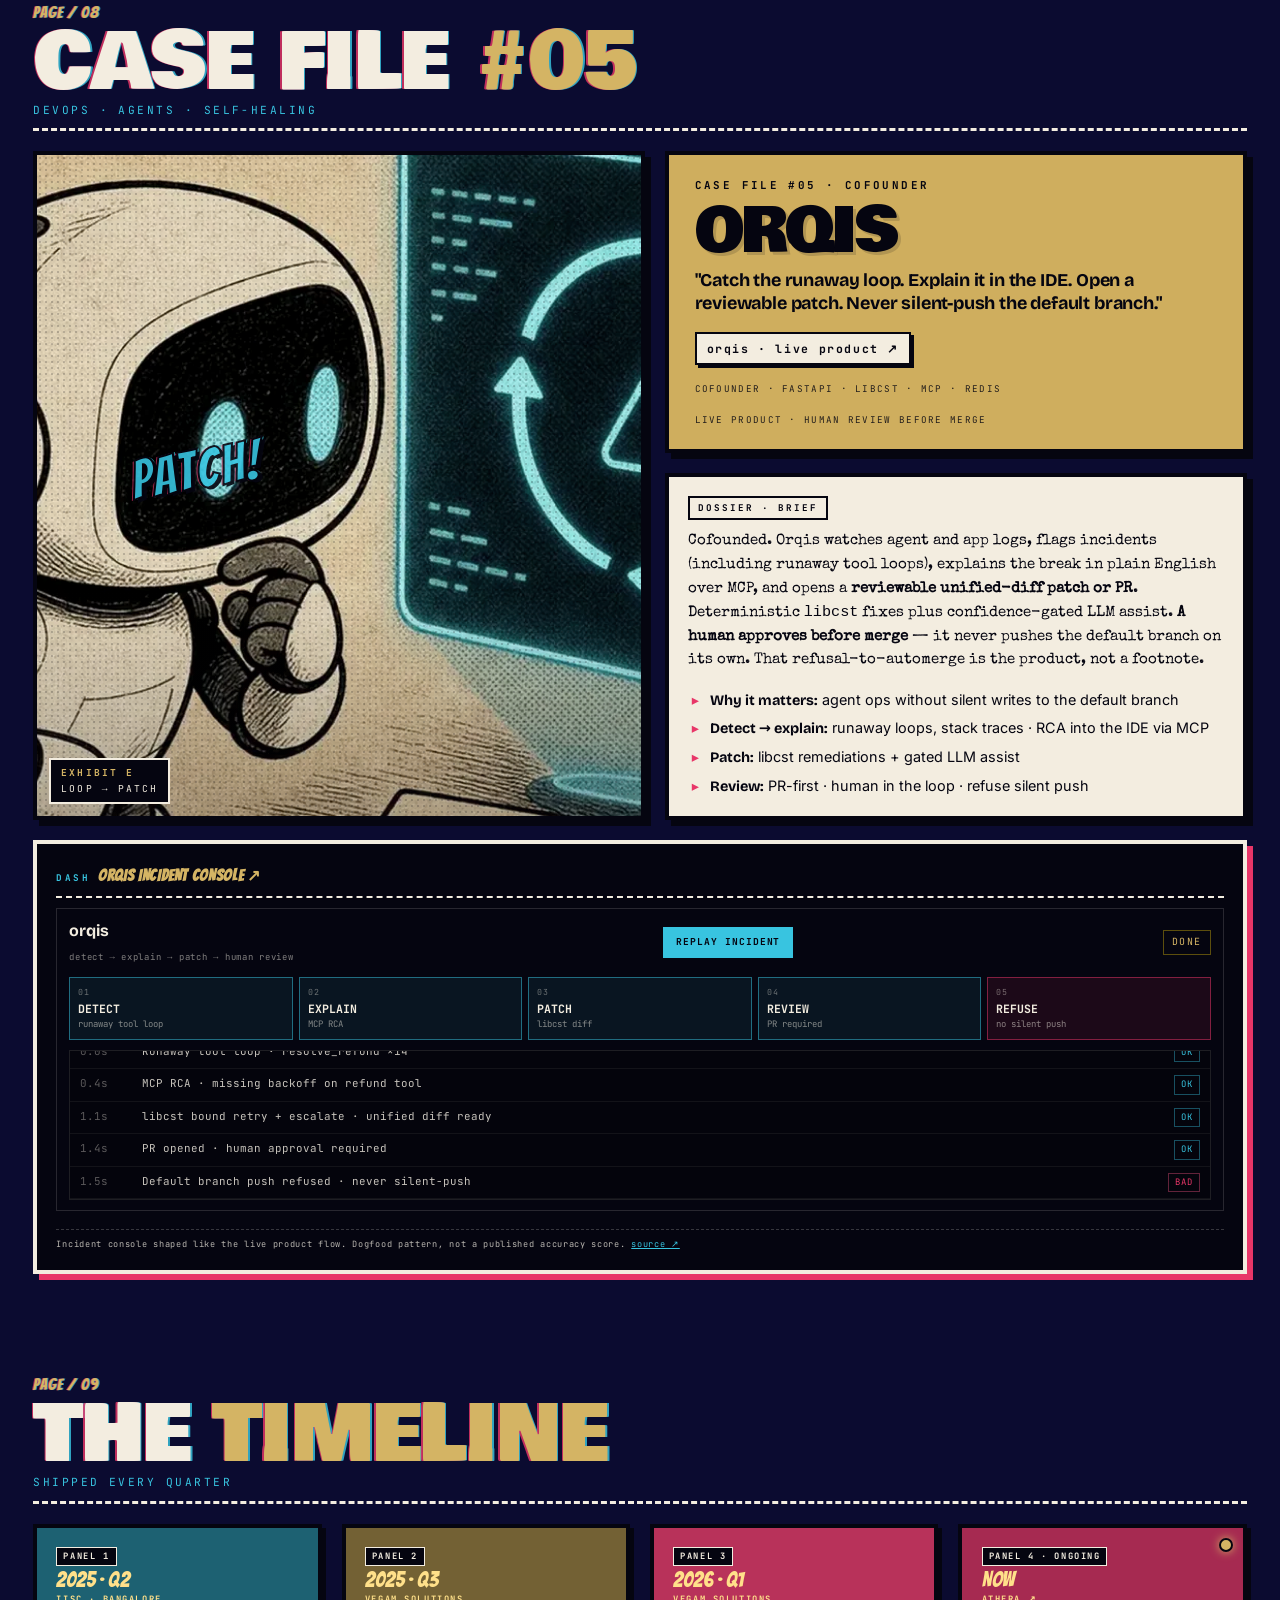
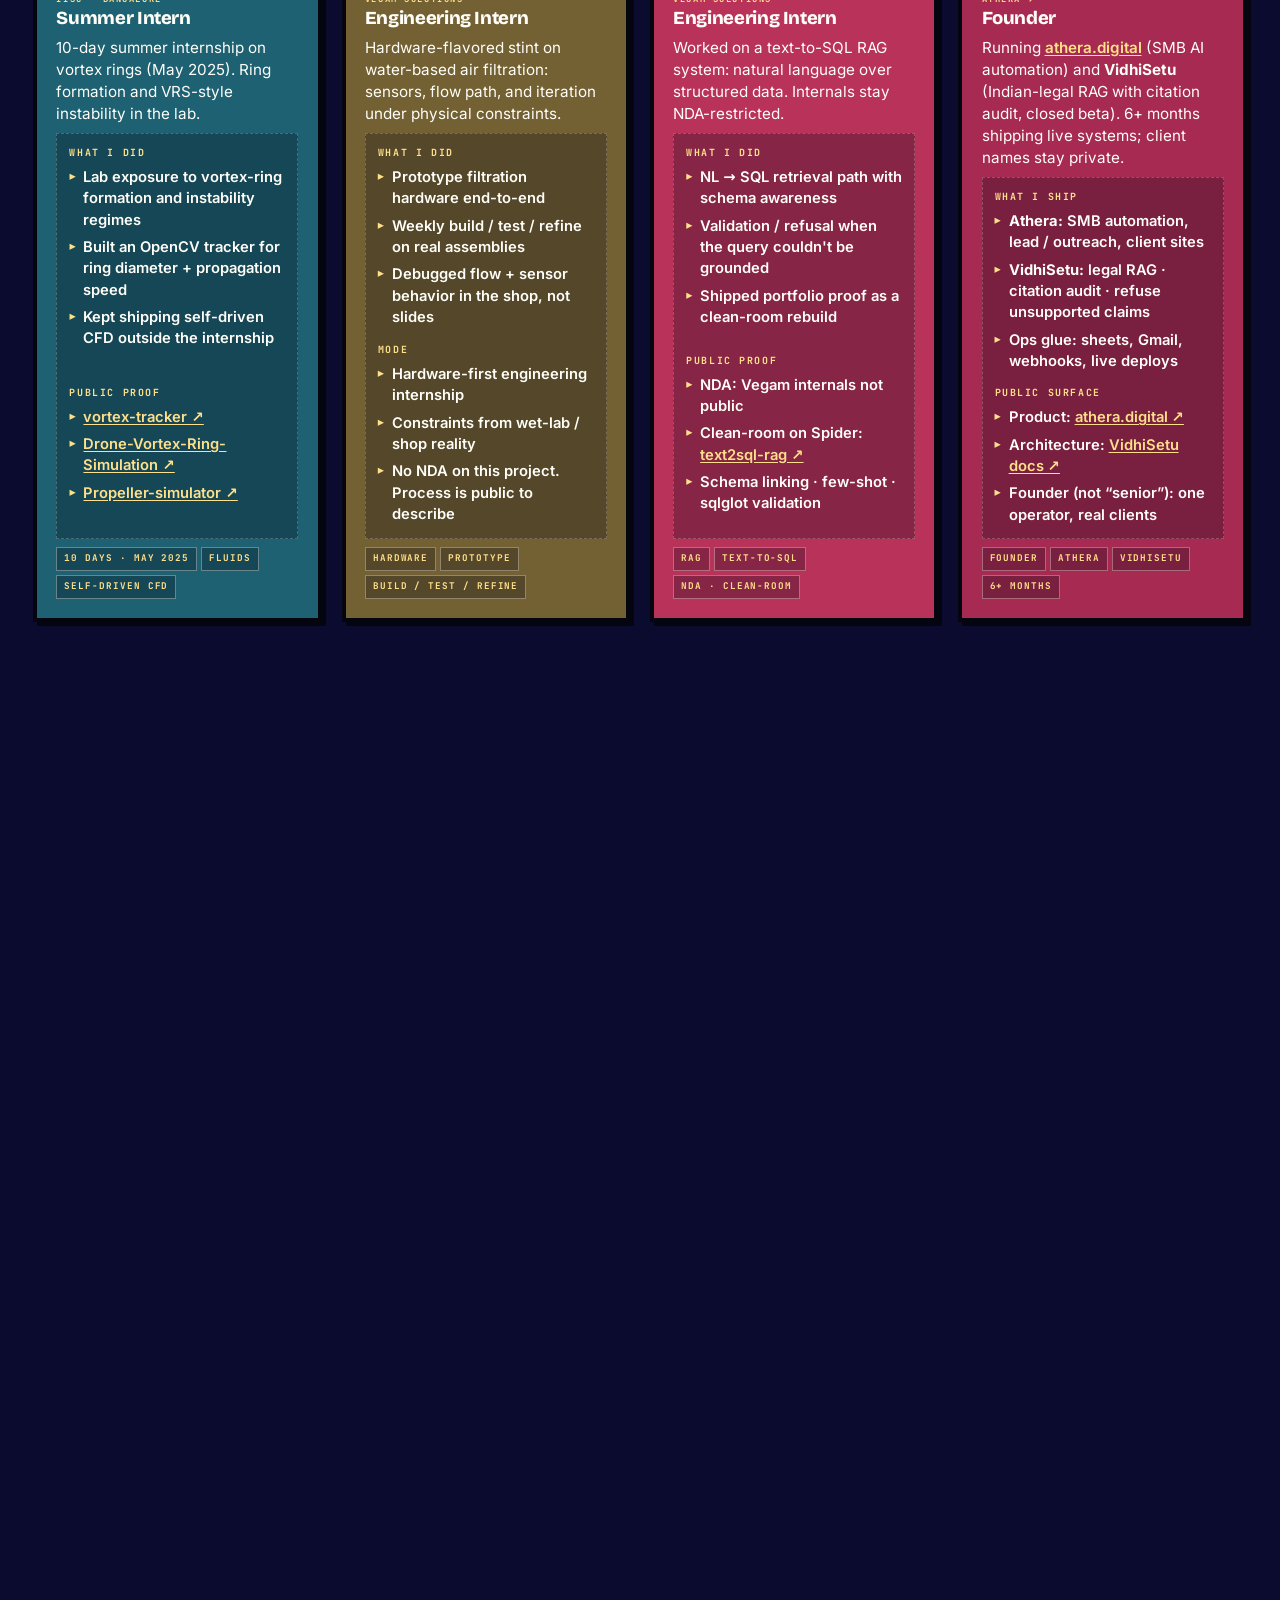
==== commit 3a8a1f13: "Refresh Operator-Verse dossier: BB/GF cases, compact repo board, CV. Swap in BumbleBee and GodFather" ====
--- a/index.html
+++ b/index.html
@@ -4,7 +4,7 @@
   <meta charset="UTF-8" />
   <meta name="viewport" content="width=device-width, initial-scale=1.0" />
   <title>Siddarth Boggarapu · Issue #001 / Operator-Verse</title>
-  <meta name="description" content="Siddarth Boggarapu · applied ML and production systems across security, quant, healthcare, LLM instrumentation, and physical simulation. Operator-Verse portfolio dossier." />
+  <meta name="description" content="Siddarth Boggarapu · systems that verify, cite, and refuse under uncertainty: LLM instrumentation, grounded QA, multi-host security correlation, paper trading research, agent ops, and physical simulation." />
   <meta http-equiv="Content-Security-Policy" content="default-src 'self'; base-uri 'self'; object-src 'none'; img-src 'self' data:; font-src 'self'; style-src 'self' 'unsafe-inline'; script-src 'self'; connect-src 'self' https://api.github.com" />
   <link rel="icon" href="data:image/svg+xml,<svg xmlns='http://www.w3.org/2000/svg' viewBox='0 0 100 100'><rect width='100' height='100' fill='%230a0a2e'/><text x='50' y='66' font-size='48' text-anchor='middle' fill='%23ffd60a' font-family='monospace' font-weight='800'>SB</text></svg>" />
 
@@ -21,7 +21,7 @@
     .loader{position:fixed;inset:0;z-index:1000;background:#0b0b30;display:grid;place-items:center}
     .loader.gone{opacity:0;pointer-events:none}
   </style>
-  <link rel="stylesheet" href="src/styles/main.css?v=sb01-69" />
+  <link rel="stylesheet" href="src/styles/main.css?v=sb01-80" />
   <link rel="stylesheet" href="src/styles/print.css" media="print" />
 
   <script type="application/ld+json">
@@ -35,13 +35,13 @@
       "https://github.com/Siddarthb07",
       "https://www.linkedin.com/in/siddarth-boggarapu-12411339b/"
     ],
-    "description": "Engineer building systems under uncertainty across security, quant, healthcare, LLM instrumentation, agent ops, and physical simulation.",
-    "knowsAbout": ["machine learning", "computational fluid dynamics", "campaign correlation", "quantitative finance", "agent ops"],
+    "description": "Engineer who builds systems that verify, cite, and refuse under uncertainty — across security correlation, grounded QA, LLM instrumentation, paper trading research, agent ops, and physical simulation.",
+    "knowsAbout": ["machine learning", "campaign correlation", "grounded QA", "citation audit", "paper trading research", "agent ops", "computational fluid dynamics", "legal tech"],
     "subjectOf": [
       { "@type": "SoftwareSourceCode", "name": "Anima", "codeRepository": "https://github.com/Siddarthb07/Anima", "programmingLanguage": "Python" },
+      { "@type": "SoftwareSourceCode", "name": "BumbleBee", "programmingLanguage": "Python" },
       { "@type": "SoftwareSourceCode", "name": "Corvex", "codeRepository": "https://github.com/Siddarthb07/corvex", "programmingLanguage": "Python" },
-      { "@type": "SoftwareSourceCode", "name": "GeoQuant", "codeRepository": "https://github.com/Siddarthb07/GeoQuant", "programmingLanguage": "Python" },
-      { "@type": "SoftwareSourceCode", "name": "Drift", "codeRepository": "https://github.com/Siddarthb07/Drift", "programmingLanguage": "Python" },
+      { "@type": "SoftwareSourceCode", "name": "GodFather", "programmingLanguage": "Python" },
       { "@type": "SoftwareSourceCode", "name": "Orqis", "codeRepository": "https://github.com/VoidRaghav/Orqis-Auto-Agent-DevOps", "programmingLanguage": "Python" }
     ]
   }
@@ -156,7 +156,7 @@
     </div>
 
     <div class="hud-tools">
-      <a href="assets/Siddarth_Boggarapu_Resume.pdf?v=2" target="_blank" rel="noopener noreferrer" class="hud-btn hud-btn-cv" data-cur="resume">CV ↓</a>
+      <a href="assets/Siddarth_Boggarapu_Resume.pdf?v=4" target="_blank" rel="noopener noreferrer" class="hud-btn hud-btn-cv" data-cur="resume">CV ↓</a>
       <a href="https://www.linkedin.com/in/siddarth-boggarapu-12411339b/" target="_blank" rel="noopener noreferrer" class="hud-btn" data-cur="linkedin">IN ↗</a>
       <a href="https://github.com/Siddarthb07" target="_blank" rel="noopener noreferrer" class="hud-btn" data-cur="github">GH ↗</a>
     </div>
@@ -168,9 +168,9 @@
     <a href="#origin"    data-jump="1" class="r-tick"     data-num="02" data-name="ORIGIN" aria-label="Page 02 Origin"><span></span></a>
     <a href="#lab"       data-jump="2" class="r-tick"     data-num="03" data-name="LAB" aria-label="Page 03 Lab"><span></span></a>
     <a href="#case-1"    data-jump="3" class="r-tick"     data-num="04" data-name="ANIMA" aria-label="Page 04 Anima"><span></span></a>
-    <a href="#case-2"    data-jump="4" class="r-tick"     data-num="05" data-name="CORVEX" aria-label="Page 05 Corvex"><span></span></a>
-    <a href="#case-3"    data-jump="5" class="r-tick"     data-num="06" data-name="GEOQUANT" aria-label="Page 06 GeoQuant"><span></span></a>
-    <a href="#case-4"    data-jump="6" class="r-tick"     data-num="07" data-name="DRIFT" aria-label="Page 07 Drift"><span></span></a>
+    <a href="#case-2"    data-jump="4" class="r-tick"     data-num="05" data-name="BUMBLEBEE" aria-label="Page 05 BumbleBee"><span></span></a>
+    <a href="#case-3"    data-jump="5" class="r-tick"     data-num="06" data-name="CORVEX" aria-label="Page 06 Corvex"><span></span></a>
+    <a href="#case-4"    data-jump="6" class="r-tick"     data-num="07" data-name="GODFATHER" aria-label="Page 07 GodFather"><span></span></a>
     <a href="#case-5"    data-jump="7" class="r-tick"     data-num="08" data-name="ORQIS" aria-label="Page 08 Orqis"><span></span></a>
     <a href="#timeline"  data-jump="8" class="r-tick"     data-num="09" data-name="TIMELINE" aria-label="Page 09 Timeline"><span></span></a>
     <a href="#operator"  data-jump="9" class="r-tick"     data-num="10" data-name="OPERATOR" aria-label="Page 10 Operator"><span></span></a>
@@ -220,16 +220,16 @@
       </p>
 
       <p class="cover-deck">
-        Machine learning and backend engineering across <strong>security</strong>, <strong>quant</strong>, <strong>healthcare</strong>, <strong>LLM instrumentation</strong>, and <strong>fluid dynamics</strong>. Built to verify, simulate, and refuse when uncertain.
+        I build production systems that <strong>look inside</strong> before they act: <strong>LLM instrumentation</strong>, <strong>grounded QA that can refuse</strong>, <strong>multi-host security correlation</strong>, <strong>paper trading research</strong>, and <strong>physics simulation</strong>. The thread is the same — catch instability early, explain it, and know when not to ship an answer.
       </p>
 
       <p class="cover-proof">
-        Top proof · <a href="#case-1" data-jump="3" data-cur="anima">Anima</a> · <a href="#case-2" data-jump="4" data-cur="corvex">Corvex</a> · <a href="#lab" data-jump="2" data-cur="lab">live sims</a> · <a href="assets/Siddarth_Boggarapu_Resume.pdf?v=2" target="_blank" rel="noopener noreferrer" data-cur="resume">resume ↓</a>
+        Top proof · <a href="#case-1" data-jump="3" data-cur="anima">Anima</a> · <a href="#case-2" data-jump="4" data-cur="bumblebee">BumbleBee</a> · <a href="#case-3" data-jump="5" data-cur="corvex">Corvex</a> · <a href="#lab" data-jump="2" data-cur="lab">live sims</a> · <a href="assets/Siddarth_Boggarapu_Resume.pdf?v=4" target="_blank" rel="noopener noreferrer" data-cur="resume">resume ↓</a>
       </p>
 
       <div class="cover-quote">
         <span class="cq-mark">"</span>
-        I build the part that <em>catches it</em> before it <em>breaks</em>. That's sort of the whole method.
+        I build the part that <em>catches it</em> before it <em>breaks</em> — and refuses when the evidence is thin.
         <span class="cq-mark cq-end">"</span>
       </div>
 
@@ -258,21 +258,21 @@
       </header>
 
       <div class="origin-grid">
-        <div class="panel narr panel-yel tilt-l">
+        <div class="panel narr panel-yel">
           <span class="narr-tag">/01 · HARDWARE</span>
           <p>
             It started with <em>drones I build and fly</em>: homemade F450 and F550 frames, built up from motors, ESCs, flight controller, radio. Descend too fast and a rotor drops into its own downwash: <em>vortex ring state</em>. The aircraft could show me the failure. It couldn't explain it.
           </p>
         </div>
 
-        <div class="panel narr panel-cyan tilt-r">
+        <div class="panel narr panel-cyan">
           <span class="narr-tag">/02 · SOFTWARE</span>
           <p>
             So I wrote code to ask the hardware better questions: <em>telemetry logging, tuning tools</em>, scripts that turned every flight into data I could interrogate. Software became the instrument layer between what the machine did and what I actually understood about it.
           </p>
         </div>
 
-        <div class="panel narr panel-mag tilt-l">
+        <div class="panel narr panel-mag">
           <span class="narr-tag">/03 · SIMULATION</span>
           <p>
             The logs said <em>what</em> happened, never <em>why</em>. For that I had to build the physics myself (vortex-ring dynamics, propeller BEMT) and walk the whole flight envelope on a screen, including the corners too dangerous to fly. Simulation is how I push a system to failure without breaking it.
@@ -281,21 +281,21 @@
           <div class="sfx sfx-origin">VERIFY!</div>
         </div>
 
-        <div class="panel narr panel-ink tilt-r">
+        <div class="panel narr panel-ink">
           <span class="narr-tag">/04 · THE PATTERN</span>
           <p>
-            <em>Anima</em> is that same instinct pointed at language models: forward hooks into the internals, probe heads reading valence, arousal, and uncertainty straight from the activations. Probes benchmarked on GoEmotions, guard smoke-tested on HaluEval and TruthfulQA fixtures. The same pattern shows up in multi-host campaign correlation, cost-aware trading, clinical refusal, and agent self-healing. Hardware, software, simulation, models, ops. The question never changed: can you see instability building <em>before the system commits</em>.
+            <em>Anima</em> aims that same instinct at language models: <strong>forward hooks into the internals</strong>, probe heads reading valence, arousal, and uncertainty from the activations — not from the finished sentence. That pattern repeats across the dossier: <strong>Corvex</strong> stitches weak host alerts into one campaign before quarantine, <strong>BumbleBee</strong> cites or refuses on coverage, <strong>GodFather</strong> lets Risk cut size but never raise it, <strong>Orqis</strong> opens a reviewable patch instead of silent-pushing. Hardware → software → simulation → models → ops. The question never changed: can you see instability building <em>before the system commits</em>.
           </p>
         </div>
 
         <div class="panel principles panel-paper">
           <span class="narr-tag">PRINCIPLES · 03</span>
           <ol>
-            <li><b>Look inside, not just at the output.</b> Forward hooks + probe heads + benchmarked uncertainty.</li>
-            <li><b>Simulate when reality costs.</b> CFD, BEMT, walk-forward.</li>
-            <li><b>Refusal is a feature.</b> Calibrated "I don't know" beats a confident hallucination.</li>
+            <li><b>Look inside, not just at the output.</b> Hooks, probes, and sealed evals beat trusting the last token.</li>
+            <li><b>Simulate when reality costs.</b> CFD, BEMT, and walk-forward expose failure modes you cannot afford live.</li>
+            <li><b>Refusal is a feature.</b> A calibrated "I don't know" is safer than a confident hallucination.</li>
           </ol>
-          <p class="pr-quote">"I build systems that operate under uncertainty across interpretability, finance, healthcare, and physical simulation. My work combines machine learning, backend engineering, and physics-based modeling to produce systems that are measurable, explainable, and grounded in real-world constraints."</p>
+          <p class="pr-quote">"I build systems that operate under uncertainty — measurable, explainable, and grounded in real constraints — across interpretability, security, finance, legal research, and physical simulation."</p>
         </div>
       </div>
     </section>
@@ -307,11 +307,11 @@
       <header class="page-head">
         <div class="ph-num">PAGE / 03</div>
         <h2 class="ph-title chromatic">THE <em>LAB</em></h2>
-        <div class="ph-sub">PHYSICS · CFD · SELF-DRIVEN · demo curves, real solvers in the repos · drag ↓</div>
+        <div class="ph-sub">PHYSICS · CFD · SELF-DRIVEN · demo curves here, real solvers in the repos · drag ↓</div>
       </header>
 
       <div class="lab-grid">
-        <article class="panel lab-piece panel-paper tilt-l">
+        <article class="panel lab-piece panel-paper">
           <figure class="panel-img-inline" data-img-fx="comic-cyan-yel">
             <img src="src/images/proj-propeller.webp?v=5" alt="Propeller BEMT simulator exhibit plate" loading="lazy" decoding="async" width="960" height="640" />
             <div class="img-halftone"></div>
@@ -319,7 +319,7 @@
           <div class="lp-body">
             <span class="lp-tag">EXPERIMENT 01 · BEMT</span>
             <h3 class="lp-name">Propeller Simulator</h3>
-            <p>Demo curves shaped like the solver's output. The real BEMT code (RPM × pitch × blade count) lives in the repo below. Drag to explore thrust / efficiency / power.</p>
+            <p>Interactive demo of the thrust / efficiency / power surface. The <strong>real Blade-Element Momentum Theory solver</strong> (RPM × pitch × blade count, CSV sweeps) lives in the repo — this page is the cockpit, not a toy curve.</p>
             <div class="rig">
               <svg class="rig-chart" viewBox="0 0 320 120" preserveAspectRatio="none" aria-hidden="true">
                 <path d="M0,110 L320,110" stroke="rgba(5,5,16,.15)"/>
@@ -343,7 +343,7 @@
           </div>
         </article>
 
-        <article class="panel lab-piece panel-paper tilt-r">
+        <article class="panel lab-piece panel-paper">
           <figure class="panel-img-inline" data-img-fx="comic-cyan-mag">
             <img src="src/images/proj-vortex.webp?v=5" alt="Vortex-ring CFD simulator exhibit plate" loading="lazy" decoding="async" width="960" height="640" />
             <div class="img-halftone"></div>
@@ -351,7 +351,7 @@
           <div class="lp-body">
             <span class="lp-tag">EXPERIMENT 02 · VRS</span>
             <h3 class="lp-name">Drone VRS</h3>
-            <p>Illustrative VRS envelope. The actual vortex-ring simulator is in the repo below. Drag to find the unstable zone.</p>
+            <p>Illustrative Vortex Ring State envelope — the failure mode that taught me to simulate before I fly. Drag into the unstable zone; the <strong>full Helmholtz / Kelvin Γ simulator</strong> is in the repo.</p>
             <div class="rig">
               <svg class="rig-chart vrs" viewBox="0 0 320 120" preserveAspectRatio="none" aria-hidden="true">
                 <path d="M0,110 L320,110" stroke="rgba(5,5,16,.15)"/>
@@ -375,9 +375,9 @@
           </div>
         </article>
 
-        <article class="panel lab-hw panel-ink tilt-l">
+        <article class="panel lab-hw panel-ink">
           <div class="ev-head"><span>FIELD WORK</span><b>HARDWARE · BUILT &amp; FLOWN</b></div>
-          <p class="hw-intro">The simulators above aren't paper exercises. They're tools built to design and tune the aircraft below. Sim and hardware are the same project told from two ends.</p>
+          <p class="hw-intro">These sims exist because the aircraft demanded them. Homemade F450 / F550 builds taught the failure modes; the solvers let me walk the envelope without breaking hardware. <strong>Sim and flight are one project told from two ends.</strong></p>
           <div class="hw-grid">
             <div class="hw-cell">
               <span class="hw-tag">MULTIROTOR</span>
@@ -410,8 +410,8 @@
       </header>
 
       <div class="case-grid">
-        <figure class="panel panel-img panel-mag tilt-l" data-img-fx="comic-cyan-mag">
-          <img src="src/images/proj-anima.webp?v=5" alt="Wireframe neural layers with valence, arousal, and uncertainty probe waveforms" loading="lazy" decoding="async" width="960" height="640" />
+        <figure class="panel panel-img panel-mag" data-img-fx="comic-cyan-mag">
+          <img src="src/images/proj-anima.webp?v=6" alt="Wireframe neural layers with valence, arousal, and uncertainty probe waveforms" loading="lazy" decoding="async" width="960" height="640" />
           <div class="img-halftone"></div>
           <figcaption class="img-cap">
             <span class="ic-num">EXHIBIT A</span>
@@ -419,11 +419,11 @@
           </figcaption>
         </figure>
 
-        <div class="panel panel-title panel-yel tilt-r">
+        <div class="panel panel-title panel-yel">
           <span class="pt-pre">CASE FILE #01 · HERO</span>
           <h3 class="case-name">ANIMA</h3>
           <p class="case-pull">
-            "Hooks into the model while it writes. Valence, arousal, uncertainty per token."
+            "Hooks into the model while it writes. Valence, arousal, and uncertainty per token — so you can catch a bad stream before it finishes."
           </p>
           <a class="case-repo" href="https://github.com/Siddarthb07/Anima" target="_blank" rel="noopener noreferrer" data-cur="open repo">
             github.com/Anima ↗
@@ -432,68 +432,161 @@
           <p class="case-proof">MIT · <code>anima api --port 8010</code> · HF Spaces demo</p>
         </div>
 
-        <div class="panel narr panel-paper tilt-l">
+        <div class="panel narr panel-paper">
           <span class="narr-tag">DOSSIER · BRIEF</span>
           <p>
-            I instrument <strong>Hugging Face causal LMs</strong> so you can see inside them while they generate. Forward hooks grab hidden states at chosen layers. Small <strong>probe heads</strong> turn those into valence, arousal, and uncertainty for every token. If the stream looks unreliable, a <strong>guard</strong> recommends abstaining. Validated on a 5-model council (TinyLlama 1.1B aggregate <strong>94.0</strong>). Streams over REST and WebSocket, with a dashboard and a public HF Spaces demo. Interpretability meter, not a claim the model feels anything.
+            Anima is an <strong>interpretability meter for Hugging Face causal LMs</strong> — not a claim that the model "feels" anything. Forward hooks grab hidden states at chosen layers while tokens stream. Small <strong>probe heads</strong> map those states to valence, arousal, and uncertainty <em>per token</em>. When the readout looks unreliable, a <strong>guard</strong> recommends abstaining instead of shipping the answer. Validated on a 5-model council (TinyLlama 1.1B aggregate <strong>94.0</strong>). Streams over REST and WebSocket, with a dashboard and a public HF Spaces demo.
           </p>
           <ul class="case-bullets">
+            <li><b>Why it matters:</b> you see the instability in the activations, not only in the finished sentence</li>
             <li><b>Hooks:</b> per-token hidden-state capture at selected layers</li>
             <li><b>Probes:</b> GoEmotions-trained heads for valence, arousal, uncertainty</li>
             <li><b>Guard:</b> abstain when the readout looks bad (HaluEval + TruthfulQA fixtures)</li>
-            <li><b>Stream:</b> REST + WebSocket + Spaces demo</li>
           </ul>
         </div>
 
         <div class="panel evidence panel-ink">
           <div class="ev-head">
-            <span>EVIDENCE</span><a href="https://github.com/Siddarthb07/Anima/blob/main/docs/BENCHMARK_REPORT.md" target="_blank" rel="noopener noreferrer" data-cur="report"><b>BENCH · TINYLLAMA 1.1B ↗</b></a>
-          </div>
-          <div class="probe">
-            <div class="probe-bars" id="probeBars"></div>
-            <div class="probe-dims">
-              <div class="probe-row"><span>VALENCE</span><div class="probar"><i id="valBar"></i></div><b id="valNum">+0.12</b></div>
-              <div class="probe-row"><span>AROUSAL</span><div class="probar"><i id="aroBar"></i></div><b id="aroNum">0.48</b></div>
-              <div class="probe-row"><span>UNCERT</span><div class="probar"><i id="uncBar"></i></div><b id="uncNum">0.31</b></div>
-            </div>
-            <div class="probe-meta">
-              <div><span>TOKEN</span><b id="probeToken">047</b></div>
-              <div><span>LAYER</span><b id="probeLayer">-4</b></div>
-              <div><span>STATE</span><b id="probeState">STREAM</b></div>
-            </div>
-          </div>
-          <p class="ev-note">Widget is a demo. Real numbers (TinyLlama 1.1B council): aggregate <strong>94.0</strong> · GoEmotions valence Pearson <strong>r ≈ 0.19</strong> <em>(meets the ≥0.15 gate; single-token snapshots are a weak emotion classifier, not a product claim)</em>. <a href="https://github.com/Siddarthb07/Anima/blob/main/docs/BENCHMARK_REPORT.md" target="_blank" rel="noopener noreferrer">benchmark report ↗</a> · <a href="https://huggingface.co/spaces/sidb078/Anima" target="_blank" rel="noopener noreferrer">live demo on HF Spaces ↗</a></p>
+            <span>DASH</span><a href="https://huggingface.co/spaces/sidb078/Anima" target="_blank" rel="noopener noreferrer" data-cur="demo"><b>ANIMA READOUT ↗</b></a>
+          </div>
+          <div class="an-dash" id="animaWidget" aria-live="polite">
+            <header class="an-top">
+              <div class="an-brand">
+                <b>anima</b>
+                <span>dimensional readout · valence × arousal · not feelings</span>
+              </div>
+              <div class="an-controls">
+                <button type="button" class="an-btn" id="anStream" data-cur="stream">Stream readout</button>
+                <button type="button" class="an-btn ghost" id="anStop" data-cur="stop">Stop</button>
+              </div>
+            </header>
+            <div class="an-grid">
+              <div class="an-circ" id="anCirc" aria-hidden="true">
+                <svg viewBox="0 0 220 180" class="an-circ-svg">
+                  <line x1="110" y1="12" x2="110" y2="168" stroke="rgba(254,249,237,.18)"/>
+                  <line x1="16" y1="90" x2="204" y2="90" stroke="rgba(254,249,237,.18)"/>
+                  <text x="18" y="24" class="an-q">low aro</text>
+                  <text x="168" y="24" class="an-q">excited</text>
+                  <text x="18" y="168" class="an-q">flat</text>
+                  <text x="162" y="168" class="an-q">stressed</text>
+                  <g id="anDots"></g>
+                  <circle id="anDot" cx="120" cy="80" r="6" fill="var(--cyan)"/>
+                </svg>
+                <div class="an-circ-label">Circumplex (readout)</div>
+              </div>
+              <div class="an-side">
+                <div class="probe-dims">
+                  <div class="probe-row"><span>VALENCE</span><div class="probar"><i id="valBar"></i></div><b id="valNum">+0.12</b></div>
+                  <div class="probe-row"><span>AROUSAL</span><div class="probar"><i id="aroBar"></i></div><b id="aroNum">0.48</b></div>
+                  <div class="probe-row"><span>UNCERT</span><div class="probar"><i id="uncBar"></i></div><b id="uncNum">0.31</b></div>
+                </div>
+                <div class="an-tokens" id="anTokens"></div>
+                <div class="probe-meta">
+                  <div><span>TOKEN</span><b id="probeToken">047</b></div>
+                  <div><span>LAYER</span><b id="probeLayer">-4</b></div>
+                  <div><span>STATE</span><b id="probeState">IDLE</b></div>
+                </div>
+              </div>
+            </div>
+          </div>
+          <p class="ev-note">Ported from the Anima dashboard layout (circumplex + bars + token stream). Demo numbers. Real council: TinyLlama 1.1B aggregate <strong>94.0</strong> · GoEmotions valence Pearson <strong>r ≈ 0.19</strong>. <a href="https://github.com/Siddarthb07/Anima/blob/main/docs/BENCHMARK_REPORT.md" target="_blank" rel="noopener noreferrer">benchmark ↗</a> · <a href="https://huggingface.co/spaces/sidb078/Anima" target="_blank" rel="noopener noreferrer">HF Spaces ↗</a></p>
         </div>
 
         <div class="sfx sfx-case sfx-mag">PROBE!</div>
       </div>
     </section>
 
-    <!-- ════════ 05 · CASE FILE #02 · CORVEX ════════ -->
-    <section class="page case" id="case-2" data-page="4" data-name="CORVEX" data-acc="cyan">
+        <!-- ════════ 05 · CASE FILE #02 · BUMBLEBEE ════════ -->
+    <section class="page case" id="case-2" data-page="4" data-name="BUMBLEBEE" data-acc="yellow">
       <div class="page-bg-halftone"></div>
 
       <header class="page-head">
         <div class="ph-num">PAGE / 05</div>
         <h2 class="ph-title chromatic">CASE FILE <em>#02</em></h2>
-        <div class="ph-sub">SECURITY · MULTI-HOST · CORRELATE</div>
+        <div class="ph-sub">TRANSFORMER-FREE ARCH · ASK / CITE / REFUSE · OPENSOURCING SOON</div>
       </header>
 
       <div class="case-grid case-grid-flip">
-        <figure class="panel panel-img panel-cyan tilt-r" data-img-fx="comic-cyan-mag">
-          <img src="src/images/proj-corvex.webp?v=5" alt="Corvex operational plate · hosts correlating weak signals into a campaign timeline with gated isolate" loading="lazy" decoding="async" width="960" height="640" />
+        <figure class="panel panel-img panel-yel" data-img-fx="comic-mag-yel">
+          <img src="src/images/proj-bumblebee-plate.webp?v=6" alt="BumbleBee transformer-free LLM architecture · GRU encoder correlator coverage gate cite or refuse" loading="lazy" decoding="async" width="960" height="640" />
           <div class="img-halftone"></div>
           <figcaption class="img-cap">
             <span class="ic-num">EXHIBIT B</span>
+            <span class="ic-name">TRANSFORMER-FREE LLM</span>
+          </figcaption>
+        </figure>
+
+        <div class="panel panel-title panel-mag">
+          <span class="pt-pre">CASE FILE #02 · PRIVATE</span>
+          <h3 class="case-name">BUMBLEBEE</h3>
+          <p class="case-pull">
+            "Transformer-free grounded QA: cite when the pack covers it, refuse when it doesn't — no HF transformer on the product path."
+          </p>
+          <span class="case-repo case-repo-soon" data-cur="private">
+            private · opensourcing soon
+          </span>
+          <p class="case-proof">CEC · GRU encoder · SoftCorrelator · CoverageGate</p>
+          <p class="case-proof">opensourcing soon · no HF transformer product path · <code>python -m bumblebee.cli ask</code></p>
+        </div>
+
+        <div class="panel narr panel-paper">
+          <span class="narr-tag">DOSSIER · ARCHITECTURE</span>
+          <p>
+            Private research system: a <strong>transformer-free alternative for closed-corpus QA</strong>. Question → local GRU state encoder → SoftCorrelator over a frozen evidence pack → <strong>CoverageGate</strong> → answer with citations, or refuse. Skills (chat / math / code) can short-circuit via packs and tools; hard asks fall back to CEC. <strong>Not a frontier next-token LLM.</strong> Not a Hugging Face transformer backend on the product path. The point is honesty under a sealed pack: cite what you can ground, refuse the rest.
+          </p>
+          <ul class="case-bullets">
+            <li><b>Why it matters:</b> refuse-by-design beats a fluent wrong answer on a thin corpus</li>
+            <li><b>Encoder + correlator:</b> local GRU state · sparsemax mass across evidence cells</li>
+            <li><b>Gate:</b> cite with sources, or refuse when coverage fails</li>
+            <li><b>Honesty:</b> BM25 still leads in-domain F1 on the sealed pack · skills ≠ core CEC</li>
+          </ul>
+        </div>
+
+        <div class="panel evidence panel-ink">
+          <div class="ev-head">
+            <span>DASH</span><b>BUMBLEBEE CEC · ASK / CITE / REFUSE</b>
+          </div>
+          <div class="bee-dash" id="bumbleWidget" aria-live="polite">
+            <header class="bee-top">
+              <div class="bee-brand">
+                <b>Bumblebee CEC</b>
+                <span>ask · cite · refuse · demo pack</span>
+              </div>
+            </header>
+            <div class="bee-log" id="beeLog"></div>
+            <div class="bee-chips" id="beeChips" aria-label="Demo prompts"></div>
+            <p class="bee-foot">Better at OOD refuse + citations · worse at in-domain F1 vs BM25 · not a live model</p>
+          </div>
+          <p class="ev-note">Scripted sealed-pack demo shaped like <code>bumblebee dash</code>. Private · <em>opensourcing soon</em>.</p>
+        </div>
+      </div>
+    </section>
+
+<!-- ════════ 05 · CASE FILE #03 · CORVEX ════════ -->
+    <section class="page case" id="case-3" data-page="5" data-name="CORVEX" data-acc="cyan">
+      <div class="page-bg-halftone"></div>
+
+      <header class="page-head">
+        <div class="ph-num">PAGE / 06</div>
+        <h2 class="ph-title chromatic">CASE FILE <em>#03</em></h2>
+        <div class="ph-sub">SECURITY · MULTI-HOST · CORRELATE</div>
+      </header>
+
+      <div class="case-grid case-grid-flip">
+        <figure class="panel panel-img panel-cyan" data-img-fx="comic-cyan-mag">
+          <img src="src/images/proj-corvex.webp?v=6" alt="Corvex operational plate · hosts correlating weak signals into a campaign timeline with gated isolate" loading="lazy" decoding="async" width="960" height="640" />
+          <div class="img-halftone"></div>
+          <figcaption class="img-cap">
+            <span class="ic-num">EXHIBIT C</span>
             <span class="ic-name">CAMPAIGN TIMELINE</span>
           </figcaption>
         </figure>
 
-        <div class="panel panel-title panel-yel tilt-l">
-          <span class="pt-pre">CASE FILE #02</span>
+        <div class="panel panel-title panel-yel">
+          <span class="pt-pre">CASE FILE #03</span>
           <h3 class="case-name">CORVEX</h3>
           <p class="case-pull">
-            "Weak per-host alerts become one campaign timeline. No LLM. No cloud API."
+            "Weak per-host alerts become one campaign timeline. No LLM. No cloud API. Containment stays locked until you unlock it."
           </p>
           <a class="case-repo" href="https://github.com/Siddarthb07/corvex" target="_blank" rel="noopener noreferrer" data-cur="open repo">
             github.com/corvex ↗
@@ -502,35 +595,43 @@
           <p class="case-proof">MIT · <code>corvex replay · corvex dash</code> · sealed eval</p>
         </div>
 
-        <div class="panel narr panel-paper tilt-r">
+        <div class="panel narr panel-paper">
           <span class="narr-tag">DOSSIER · BRIEF</span>
           <p>
-            Multi-host <strong>campaign correlator</strong> for threat hunting. Each host runs weak detectors (<code>lateral_auth</code>, <code>micro_exfil</code>, <code>recon_fanout</code>). Corvex merges the HMAC-signed events into one ATT&amp;CK-shaped timeline. Observe-only sensors: Windows via <code>wevtutil</code>, macOS via <code>lsof</code> (plus optional channels). Live containment stays locked off by default. Holds up on synthetic ATT&amp;CK-shaped fleets. Not validated yet on real enterprise telemetry or a pure-benign baseline.
+            Multi-host <strong>campaign correlator</strong> for threat hunting. Each host runs weak detectors (<code>lateral_auth</code>, <code>micro_exfil</code>, <code>recon_fanout</code>). Corvex fuses the HMAC-signed events into one ATT&amp;CK-shaped timeline so an analyst sees the <em>campaign</em>, not a pile of unrelated alerts. Observe-only sensors: Windows via <code>wevtutil</code>, macOS via <code>lsof</code> (plus optional channels). <strong>Live containment stays locked off by default.</strong> Holds on synthetic ATT&amp;CK-shaped fleets; not yet validated on real enterprise telemetry or a pure-benign baseline.
           </p>
           <ul class="case-bullets">
+            <li><b>Why it matters:</b> single-host noise becomes a cross-host story you can act on</li>
             <li><b>Correlate:</b> stitch lateral / exfil / recon across host-a · host-b · host-c</li>
-            <li><b>Sensors:</b> Windows + macOS, observe-only</li>
-            <li><b>Sealed eval:</b> precision · recall · F1 · benign false-campaign rate</li>
+            <li><b>Sensors:</b> Windows + macOS, observe-only · sealed eval reports P / R / F1</li>
             <li><b>Gated contain:</b> dry-run isolate first; live actuators stay off</li>
           </ul>
         </div>
 
         <div class="panel evidence panel-ink">
           <div class="ev-head">
-            <span>DEMO</span><a href="https://github.com/Siddarthb07/corvex" target="_blank" rel="noopener noreferrer" data-cur="demo"><b>ATTACK THEATRE ↗</b></a>
+            <span>DASH</span><a href="https://github.com/Siddarthb07/corvex" target="_blank" rel="noopener noreferrer" data-cur="demo"><b>CORVEX RUN FEED ↗</b></a>
           </div>
 
           <div class="cx-app" id="corvexWidget" aria-live="polite">
             <header class="cx-top">
-              <div class="cx-brand">Corvex <span>attack theatre</span></div>
+              <div class="cx-brand">Corvex <span>run feed</span></div>
               <div class="cx-top-actions">
                 <div class="cx-controls">
                   <button type="button" class="cx-btn" id="cxPlay" data-cur="play">Play attack</button>
                   <button type="button" class="cx-btn" id="cxReplay" data-cur="replay">Replay</button>
                 </div>
+                <div class="cx-pulse" id="cxPulse"><i></i><span>LIVE</span></div>
                 <div class="cx-phase" id="cxPhase">IDLE</div>
               </div>
             </header>
+
+            <div class="cx-kpis">
+              <div class="cx-kpi"><b id="cxKpiHosts">3</b><span>hosts</span></div>
+              <div class="cx-kpi"><b id="cxKpiEvents">0</b><span>events</span></div>
+              <div class="cx-kpi"><b id="cxKpiCamp">0</b><span>campaigns</span></div>
+              <div class="cx-kpi"><b id="cxKpiAct">observe</b><span>contain</span></div>
+            </div>
 
             <div class="cx-stage">
               <section class="cx-map">
@@ -567,13 +668,13 @@
               </section>
 
               <aside class="cx-feed">
-                <h3>LIVE EVENT STREAM</h3>
+                <h3>EVENT STREAM</h3>
                 <div class="cx-stream" id="cxStream"></div>
               </aside>
             </div>
 
             <footer class="cx-foot">
-              <span class="cx-hint">Synthetic sandbox sequence · interrupt = dry-run IsolateHost</span>
+              <span class="cx-hint">Synthetic sandbox · interrupt = dry-run IsolateHost · live actuators off</span>
               <div class="cx-legend">
                 <span><i class="atk"></i>attack</span>
                 <span><i class="det"></i>detect</span>
@@ -582,156 +683,105 @@
             </footer>
           </div>
 
-          <p class="ev-note">Widget is a demo of the attack-theatre lab. Sealed synthetic packs, <em>not</em> commercial SOC parity. <a href="https://github.com/Siddarthb07/corvex" target="_blank" rel="noopener noreferrer">repo + demos ↗</a></p>
+          <p class="ev-note">Chrome from <code>corvex dash</code> run-feed. Widget is a demo theatre — sealed synthetic packs, <em>not</em> commercial SOC parity. <a href="https://github.com/Siddarthb07/corvex" target="_blank" rel="noopener noreferrer">repo + demos ↗</a></p>
         </div>
 
         <div class="sfx sfx-case">CORRELATE!</div>
       </div>
     </section>
 
-    <!-- ════════ 05 · CASE FILE #03 · GEOQUANT ════════ -->
-    <section class="page case" id="case-3" data-page="5" data-name="GEOQUANT" data-acc="yellow">
-      <div class="page-bg-halftone"></div>
-
-      <header class="page-head">
-        <div class="ph-num">PAGE / 06</div>
-        <h2 class="ph-title chromatic">CASE FILE <em>#03</em></h2>
-        <div class="ph-sub">QUANT · DIRECTIONAL · WALK-FORWARD</div>
-      </header>
-
-      <div class="case-grid">
-        <figure class="panel panel-img panel-yel tilt-l" data-img-fx="comic-mag-yel">
-          <img src="src/images/proj-geoquant.webp?v=5" alt="Cost-aware walk-forward trading research exhibit" loading="lazy" decoding="async" width="960" height="640" />
-          <div class="img-halftone"></div>
-          <figcaption class="img-cap">
-            <span class="ic-num">EXHIBIT C</span>
-            <span class="ic-name">PRICE SERIES</span>
-          </figcaption>
-        </figure>
-
-        <div class="panel panel-title panel-mag tilt-r">
-          <span class="pt-pre">CASE FILE #03</span>
-          <h3 class="case-name">GEOQUANT</h3>
-          <p class="case-pull">
-            "<em>Cost the trade</em> first. Then paper-trade it."
-          </p>
-          <a class="case-repo" href="https://github.com/Siddarthb07/GeoQuant" target="_blank" rel="noopener noreferrer" data-cur="open repo">
-            github.com/GeoQuant ↗
-          </a>
-          <p class="case-proof">FastAPI · dual-MA trend · vol target · Alpaca paper</p>
-          <p class="case-proof">MIT · <b>v1 → v2</b> · Sharpe <em>-0.47 → 1.36</em></p>
-        </div>
-
-        <div class="panel narr panel-paper tilt-l">
-          <span class="narr-tag">DOSSIER · BRIEF</span>
-          <p>
-            Quant stack for US equities: walk-forward research with fees and slippage <em>inside</em> the optimizer, then an Alpaca paper ticket on the dashboard. <strong>v1</strong> was an MLP long/short baseline that printed Sharpe <strong>-0.47</strong> (2022 to 2025). <strong>v2</strong> replaces that with a long-only dual-MA sleeve plus an 18% portfolio vol target: Sharpe <strong>1.36</strong>, MDD <strong>17%</strong>, total return <strong>+167%</strong>. Same cost model. Same honesty rule. Better sleeve.
-          </p>
-          <ul class="case-bullets">
-            <li><b>v1:</b> MLP long/short · Sharpe -0.47 · MDD 37% · return -33%</li>
-            <li><b>v2:</b> dual-MA + vol target · Sharpe 1.36 · MDD 17% · return +167%</li>
-            <li><b>Walk-forward:</b> 2022 to 2025 · 10+5 bps costs in</li>
-            <li><b>Metrics:</b> published under <code>results/2026-08-17_daily_v3</code> (public v2)</li>
-          </ul>
-        </div>
-
-        <div class="panel evidence panel-ink">
-          <div class="ev-head">
-            <span>EVIDENCE</span><b>V1 → V2 · MEASURED</b>
-          </div>
-          <div class="equity">
-            <svg viewBox="0 0 320 90" preserveAspectRatio="none" aria-hidden="true">
-              <path id="eqFill" d="" fill="rgba(212,180,100,.20)"/>
-              <path id="eqLine" d="" stroke="var(--yellow)" stroke-width="2" fill="none"/>
-            </svg>
-            <div class="eq-meta">
-              <div><span>SHARPE</span><b>-0.47 → <em>1.36</em></b></div>
-              <div><span>MDD</span><b>37% → <em>17%</em></b></div>
-              <div><span>RET</span><b>-33% → <em>+167%</em></b></div>
-              <div><span>YR</span><b>2022–25</b></div>
-            </div>
-          </div>
-          <p class="ev-note">v1 MLP long/short baseline vs public <strong>v2</strong> dual-MA + 18% vol target (same 2022 to 2025 window, 10+5 bps costs). Curve from the v2 run: <a href="https://github.com/Siddarthb07/GeoQuant/blob/main/results/2026-08-17_daily_v3/SUMMARY.md" target="_blank" rel="noopener noreferrer">SUMMARY ↗</a> · <a href="https://github.com/Siddarthb07/GeoQuant/blob/main/results/2026-08-17_daily_v3/report.json" target="_blank" rel="noopener noreferrer">report.json ↗</a> · tag <a href="https://github.com/Siddarthb07/GeoQuant/releases/tag/v2.0.0" target="_blank" rel="noopener noreferrer">v2.0.0 ↗</a></p>
-        </div>
-
-        <div class="sfx sfx-case sfx-yel">SHIP!</div>
-      </div>
-    </section>
-
-    <!-- ════════ 07 · CASE FILE #04 · DRIFT ════════ -->
-    <section class="page case" id="case-4" data-page="6" data-name="DRIFT" data-acc="red">
+        <!-- ════════ 07 · CASE FILE #04 · GODFATHER ════════ -->
+    <section class="page case" id="case-4" data-page="6" data-name="GODFATHER" data-acc="red">
       <div class="page-bg-halftone"></div>
 
       <header class="page-head">
         <div class="ph-num">PAGE / 07</div>
         <h2 class="ph-title chromatic">CASE FILE <em>#04</em></h2>
-        <div class="ph-sub">HEALTH · CALIBRATED RISK · OOD-SAFE</div>
+        <div class="ph-sub">MULTI-AGENT DESK · NSE PAPER · OPENSOURCING SOON</div>
       </header>
 
       <div class="case-grid case-grid-flip">
-        <figure class="panel panel-img panel-red tilt-r" data-img-fx="comic-red-yel">
-          <img src="src/images/proj-health.webp?v=5" alt="Drift clinical risk exhibit · vitals and ACC/AHA style risk dials" loading="lazy" decoding="async" width="960" height="640" />
+        <figure class="panel panel-img panel-yel" data-img-fx="comic-mag-yel">
+          <img src="src/images/proj-godfather-plate.webp?v=6" alt="GodFather plate · twenty mini agents at a desk debating buy sell hold with papers" loading="eager" decoding="async" width="960" height="640" />
           <div class="img-halftone"></div>
           <figcaption class="img-cap">
             <span class="ic-num">EXHIBIT D</span>
-            <span class="ic-name">VITAL SIGNS</span>
+            <span class="ic-name">20-AGENT BUY/SELL DESK</span>
           </figcaption>
         </figure>
 
-        <div class="panel panel-title panel-cyan tilt-l">
-          <span class="pt-pre">CASE FILE #04</span>
-          <h3 class="case-name">DRIFT</h3>
+        <div class="panel panel-title panel-yel">
+          <span class="pt-pre">CASE FILE #04 · PRIVATE</span>
+          <h3 class="case-name">GODFATHER</h3>
           <p class="case-pull">
-            "Published clinical equations. No score if the chart is incomplete."
-          </p>
-          <a class="case-repo" href="https://github.com/Siddarthb07/Drift" target="_blank" rel="noopener noreferrer" data-cur="open repo">
-            github.com/Drift ↗
-          </a>
-          <p class="case-proof">Flask · 17 biomarkers · Fitbit / Google Fit</p>
-          <p class="case-proof">MIT · ACC/AHA + FINDRISC · <code>python app_v5.py</code></p>
-        </div>
-
-        <div class="panel narr panel-paper tilt-r">
-          <span class="narr-tag">DOSSIER · BRIEF</span>
+            "A multi-agent NSE paper desk. Scout ranks. Risk can only cut size. Session owns the open — never silent live money."
+          </p>
+          <span class="case-repo case-repo-soon" data-cur="private">
+            private · opensourcing soon
+          </span>
+          <p class="case-proof">Scout · Risk · Session · shared ledger</p>
+          <p class="case-proof">paper / session-sim · not investment advice</p>
+        </div>
+
+        <div class="panel narr panel-paper">
+          <span class="narr-tag">DOSSIER · MULTI-AGENT</span>
           <p>
-            Flask health tracker: daily lifestyle logs, 17 lab biomarkers, Fitbit and Google Fit OAuth. Risk scores use published equations, <strong>ACC/AHA Pooled Cohort</strong> for 10-year CVD and <strong>FINDRISC</strong> for diabetes, not invented math. The app refuses to score until age/sex/vitals, at least 7 daily logs, and one lab panel exist (CVD also needs lipids and age 40+). Learning tool, not a medical device. There is an experimental <code>ml/</code> folder; the live path uses the transparent calculators.
+            Private multi-agent auto-trade orchestration for NSE research. Specialized agents share one desk: <strong>Scout</strong> ranks prior-session bulk/block BUY filings (no lookahead), <strong>Risk</strong> enforces fail-closed capital caps and cooldowns, <strong>Session</strong> owns open-range entry and same-day exits. Their outputs fuse into a single paper ticket. <strong>Risk may cut size or force cash — it is never allowed to raise risk.</strong> Paper / session-sim only. Not investment advice.
           </p>
           <ul class="case-bullets">
-            <li><b>Track:</b> daily logs, labs, wearables</li>
-            <li><b>Score:</b> ACC/AHA + FINDRISC</li>
-            <li><b>Gate:</b> abstain on missing or out-of-range input</li>
-            <li><b>Audit:</b> <code>AUDIT_AND_DESIGN.md</code> in the repo</li>
+            <li><b>Why it matters:</b> agents debate under hard risk gates, not free-form "buy" chatter</li>
+            <li><b>Scout:</b> prior-session bulk/block BUY · no lookahead</li>
+            <li><b>Risk:</b> capital-use fraction · cooldowns · fail-closed (cut only)</li>
+            <li><b>Session:</b> open-range entry · SL + soft trail · close · CLAIMS.md honesty</li>
           </ul>
         </div>
 
         <div class="panel evidence panel-ink">
           <div class="ev-head">
-            <span>EVIDENCE</span><b>ACC/AHA · PUBLISHED</b>
-          </div>
-          <div class="risk">
-            <div class="risk-dial">
-              <svg viewBox="0 0 120 70" aria-hidden="true">
-                <path d="M10,60 A50,50 0 0,1 110,60" stroke="rgba(254,249,237,.10)" stroke-width="6" fill="none"/>
-                <path id="riskArc" d="" stroke="var(--red)" stroke-width="6" fill="none" stroke-linecap="round"/>
-              </svg>
-              <b id="riskNum">0.31</b>
-              <span>CVD · MOD</span>
-            </div>
-            <div class="risk-bars">
-              <div class="rbb"><span>BP</span><div class="rbar"><i style="--w:62%"></i></div></div>
-              <div class="rbb"><span>LDL</span><div class="rbar"><i style="--w:78%"></i></div></div>
-              <div class="rbb"><span>A1C</span><div class="rbar"><i style="--w:62%"></i></div></div>
-              <div class="rbb"><span>BMI</span><div class="rbar"><i style="--w:48%"></i></div></div>
-            </div>
-          </div>
-          <p class="ev-note">Dial is a demo patient, not a clinical case. The CVD / diabetes scores come from the published <strong>ACC/AHA Pooled Cohort</strong> and <strong>FINDRISC</strong> equations in <a href="https://github.com/Siddarthb07/Drift/blob/main/risk_calculators.py" target="_blank" rel="noopener noreferrer">risk_calculators.py ↗</a> · design + audit in <a href="https://github.com/Siddarthb07/Drift/blob/main/ml/AUDIT_AND_DESIGN.md" target="_blank" rel="noopener noreferrer">AUDIT_AND_DESIGN.md ↗</a></p>
-        </div>
-
-        <div class="sfx sfx-case sfx-red">REFUSE!</div>
+            <span>DASH</span><b>GODFATHER · /rank · /session/simulate</b>
+          </div>
+          <div class="gf-dash" id="godfatherWidget" aria-live="polite">
+            <header class="gf-top">
+              <div class="gf-brand">GodFather <span>paper session-sim API</span></div>
+              <div class="gf-controls">
+                <button type="button" class="gf-btn" id="gfRank" data-cur="rank">POST /rank</button>
+                <button type="button" class="gf-btn" id="gfSim" data-cur="simulate">POST /session/simulate</button>
+              </div>
+              <div class="gf-phase" id="gfPhase">IDLE</div>
+            </header>
+            <div class="gf-claims" id="gfClaims">paper_only · live_guaranteed=false · not investment advice</div>
+            <div class="gf-layout">
+              <section class="gf-panel">
+                <h4>RANKED PICKS</h4>
+                <table class="gf-table" id="gfPicks">
+                  <thead><tr><th>#</th><th>ticker</th><th>WR</th><th>score</th><th>agent</th></tr></thead>
+                  <tbody></tbody>
+                </table>
+              </section>
+              <section class="gf-panel">
+                <h4>SESSION LEDGER</h4>
+                <div class="gf-knobs">
+                  <span>cap_use <b>0.85</b></span>
+                  <span>max_pos <b>2</b></span>
+                  <span>trail <b>1%</b></span>
+                  <span>cost <b>~30bps</b></span>
+                </div>
+                <div class="gf-agents" id="gfAgents">
+                  <div class="gf-agent" id="gfScout"><span>SCOUT</span><b>…</b></div>
+                  <div class="gf-agent" id="gfRisk"><span>RISK</span><b>…</b></div>
+                  <div class="gf-agent" id="gfSession"><span>SESSION</span><b>…</b></div>
+                </div>
+                <div class="gf-ticket" id="gfTicket">awaiting simulate…</div>
+                <div class="gf-ledger" id="gfLedger"></div>
+              </section>
+            </div>
+          </div>
+          <p class="ev-note">Layout mirrors GodFather FastAPI surface (<code>/rank</code>, <code>/session/simulate</code>, <code>/claims</code>). Demo numbers · paper only · private · <em>opensourcing soon</em>.</p>
+        </div>
       </div>
     </section>
 
-    <!-- ════════ CASE FILE #05 · ORQIS ════════ -->
+<!-- ════════ CASE FILE #05 · ORQIS ════════ -->
     <section class="page case" id="case-5" data-page="7" data-name="ORQIS" data-acc="cyan">
       <div class="page-bg-halftone"></div>
 
@@ -742,8 +792,8 @@
       </header>
 
       <div class="case-grid">
-        <figure class="panel panel-img panel-cyan tilt-l" data-img-fx="comic-cyan-mag">
-          <img src="src/images/proj-orqis.webp?v=5" alt="Robot inspecting a looping error terminal with a verified patch stamp" loading="lazy" decoding="async" width="960" height="640" />
+        <figure class="panel panel-img panel-cyan" data-img-fx="comic-cyan-mag">
+          <img src="src/images/proj-orqis.webp?v=6" alt="Robot inspecting a looping error terminal with a verified patch stamp" loading="lazy" decoding="async" width="960" height="640" />
           <div class="img-halftone"></div>
           <figcaption class="img-cap">
             <span class="ic-num">EXHIBIT E</span>
@@ -751,11 +801,11 @@
           </figcaption>
         </figure>
 
-        <div class="panel panel-title panel-yel tilt-r">
+        <div class="panel panel-title panel-yel">
           <span class="pt-pre">CASE FILE #05 · COFOUNDER</span>
           <h3 class="case-name">ORQIS</h3>
           <p class="case-pull">
-            "Catch the runaway loop. Explain it. Open a reviewable patch. Never silent-push."
+            "Catch the runaway loop. Explain it in the IDE. Open a reviewable patch. Never silent-push the default branch."
           </p>
           <a class="case-repo" href="https://orqis-auto-agent-dev-ops.vercel.app" target="_blank" rel="noopener noreferrer" data-cur="open product">
             orqis · live product ↗
@@ -764,35 +814,39 @@
           <p class="case-proof">live product · human review before merge</p>
         </div>
 
-        <div class="panel narr panel-paper tilt-l">
+        <div class="panel narr panel-paper">
           <span class="narr-tag">DOSSIER · BRIEF</span>
           <p>
-            Cofounded. Orqis watches agent and app logs, flags incidents (including runaway tool loops), explains the break in plain English over MCP, and opens a <strong>reviewable unified-diff patch or PR</strong>. Deterministic <code>libcst</code> fixes plus confidence-gated LLM assist. Human approves before merge. It never pushes the default branch on its own.
+            Cofounded. Orqis watches agent and app logs, flags incidents (including runaway tool loops), explains the break in plain English over MCP, and opens a <strong>reviewable unified-diff patch or PR</strong>. Deterministic <code>libcst</code> fixes plus confidence-gated LLM assist. <strong>A human approves before merge</strong> — it never pushes the default branch on its own. That refusal-to-automerge is the product, not a footnote.
           </p>
           <ul class="case-bullets">
-            <li><b>Detect:</b> runaway loops, stack traces, repeated tool calls</li>
-            <li><b>Explain:</b> RCA into the IDE via MCP</li>
+            <li><b>Why it matters:</b> agent ops without silent writes to the default branch</li>
+            <li><b>Detect → explain:</b> runaway loops, stack traces · RCA into the IDE via MCP</li>
             <li><b>Patch:</b> libcst remediations + gated LLM assist</li>
-            <li><b>Review:</b> PR-first; human in the loop</li>
+            <li><b>Review:</b> PR-first · human in the loop · refuse silent push</li>
           </ul>
         </div>
 
         <div class="panel evidence panel-ink">
           <div class="ev-head">
-            <span>EVIDENCE</span><a href="https://github.com/VoidRaghav/Orqis-Auto-Agent-DevOps" target="_blank" rel="noopener noreferrer" data-cur="repo"><b>PUBLIC PRODUCT · COFOUNDER ↗</b></a>
-          </div>
-          <div class="audit" data-audit>
-            <div class="aud-row"><span>Runaway tool loop · resolve_refund</span><b class="ok">DETECTED</b></div>
-            <div class="aud-row"><span>libcst bound retry + escalate</span><b class="ok">PATCHED</b></div>
-            <div class="aud-row"><span>Validation / confidence gate</span><b class="ok">PASSED</b></div>
-            <div class="aud-row"><span>Default branch push</span><b class="bad">REFUSED</b></div>
-            <div class="aud-row"><span>Human review before merge</span><b class="ok">REQUIRED</b></div>
-          </div>
-          <div class="ev-tally">
-            <span>PATTERN <b class="ok">5/5</b></span>
-            <span>SHIP <b class="ok">LIVE</b></span>
-          </div>
-          <p class="ev-note">Cofounder. Product + source: <a href="https://github.com/VoidRaghav/Orqis-Auto-Agent-DevOps" target="_blank" rel="noopener noreferrer">Orqis-Auto-Agent-DevOps ↗</a> · demo landing <a href="https://orqis-auto-agent-dev-ops.vercel.app" target="_blank" rel="noopener noreferrer">orqis ↗</a>. Rows above mirror a real dogfood incident pattern (detect → patch → refuse silent push). Not a published accuracy score.</p>
+            <span>DASH</span><a href="https://orqis-auto-agent-dev-ops.vercel.app" target="_blank" rel="noopener noreferrer" data-cur="product"><b>ORQIS INCIDENT CONSOLE ↗</b></a>
+          </div>
+          <div class="oq-dash" id="orqisWidget" aria-live="polite">
+            <header class="oq-top">
+              <div class="oq-brand"><b>orqis</b><span>detect → explain → patch → human review</span></div>
+              <button type="button" class="oq-btn" id="oqRun" data-cur="replay">Replay incident</button>
+              <div class="oq-phase" id="oqPhase">IDLE</div>
+            </header>
+            <div class="oq-stages" id="oqStages">
+              <div class="oq-stage" data-s="detect"><span>01</span><b>DETECT</b><i>runaway tool loop</i></div>
+              <div class="oq-stage" data-s="explain"><span>02</span><b>EXPLAIN</b><i>MCP RCA</i></div>
+              <div class="oq-stage" data-s="patch"><span>03</span><b>PATCH</b><i>libcst diff</i></div>
+              <div class="oq-stage" data-s="review"><span>04</span><b>REVIEW</b><i>PR required</i></div>
+              <div class="oq-stage" data-s="refuse"><span>05</span><b>REFUSE</b><i>no silent push</i></div>
+            </div>
+            <div class="oq-log" id="oqLog"></div>
+          </div>
+          <p class="ev-note">Incident console shaped like the live product flow. Dogfood pattern, not a published accuracy score. <a href="https://github.com/VoidRaghav/Orqis-Auto-Agent-DevOps" target="_blank" rel="noopener noreferrer">source ↗</a></p>
         </div>
 
         <div class="sfx sfx-case sfx-cyan sfx-orqis">PATCH!</div>
@@ -810,7 +864,7 @@
       </header>
 
       <div class="tl-strip">
-        <article class="panel tl-cell panel-cyan tilt-l">
+        <article class="panel tl-cell panel-cyan">
           <div class="tl-head">
             <div class="tl-num">PANEL 1</div>
             <div class="tl-date">2025 · Q2</div>
@@ -841,7 +895,7 @@
           </div>
         </article>
 
-        <article class="panel tl-cell panel-yel tilt-r">
+        <article class="panel tl-cell panel-yel">
           <div class="tl-head">
             <div class="tl-num">PANEL 2</div>
             <div class="tl-date">2025 · Q3</div>
@@ -872,7 +926,7 @@
           </div>
         </article>
 
-        <article class="panel tl-cell panel-mag tilt-l">
+        <article class="panel tl-cell panel-mag">
           <div class="tl-head">
             <div class="tl-num">PANEL 3</div>
             <div class="tl-date">2026 · Q1</div>
@@ -903,34 +957,34 @@
           </div>
         </article>
 
-        <article class="panel tl-cell panel-red tilt-r live">
+        <article class="panel tl-cell panel-red live">
           <div class="tl-head">
             <div class="tl-num">PANEL 4 · ONGOING</div>
             <div class="tl-date">NOW</div>
             <div class="tl-org"><a href="https://athera.digital" target="_blank" rel="noopener noreferrer" data-cur="athera">ATHERA ↗</a></div>
             <h3 class="tl-name">Founder</h3>
           </div>
-          <p class="tl-lead">Running <a href="https://athera.digital" target="_blank" rel="noopener noreferrer" data-cur="athera">athera.digital</a>: AI automation and websites for small businesses. 6+ months shipping live systems; client names stay private.</p>
+          <p class="tl-lead">Running <a href="https://athera.digital" target="_blank" rel="noopener noreferrer" data-cur="athera">athera.digital</a> (SMB AI automation) and <strong>VidhiSetu</strong> (Indian-legal RAG with citation audit, closed beta). 6+ months shipping live systems; client names stay private.</p>
           <div class="tl-mid">
             <div class="tl-mid-block">
               <span class="tl-mid-label">WHAT I SHIP</span>
               <ul class="tl-bullets">
-                <li>SMB automation + lead / outreach workflows</li>
-                <li>Client websites and backend integrations</li>
+                <li><strong>Athera:</strong> SMB automation, lead / outreach, client sites</li>
+                <li><strong>VidhiSetu:</strong> legal RAG · citation audit · refuse unsupported claims</li>
                 <li>Ops glue: sheets, Gmail, webhooks, live deploys</li>
               </ul>
             </div>
             <div class="tl-mid-block">
               <span class="tl-mid-label">PUBLIC SURFACE</span>
               <ul class="tl-bullets">
-                <li>Product site: <a href="https://athera.digital" target="_blank" rel="noopener noreferrer" data-cur="athera">athera.digital ↗</a></li>
+                <li>Product: <a href="https://athera.digital" target="_blank" rel="noopener noreferrer" data-cur="athera">athera.digital ↗</a></li>
+                <li>Architecture: <a href="https://github.com/Siddarthb07/VidhiSethu" target="_blank" rel="noopener noreferrer" data-cur="vidhisetu">VidhiSetu docs ↗</a></li>
                 <li>Founder (not “senior”): one operator, real clients</li>
-                <li>Case metrics stay private until a public case-studies page ships</li>
               </ul>
             </div>
           </div>
           <div class="tl-tags">
-            <span>FOUNDER</span><span>6+ MONTHS</span><span><a href="https://athera.digital" target="_blank" rel="noopener noreferrer" data-cur="athera">ATHERA.DIGITAL ↗</a></span>
+            <span>FOUNDER</span><span>ATHERA</span><span>VIDHISETU</span><span>6+ MONTHS</span>
           </div>
         </article>
       </div>
@@ -947,7 +1001,7 @@
       </header>
 
       <div class="op-grid">
-        <figure class="panel panel-img op-portrait panel-mag tilt-l" data-img-fx="comic-mag-yel">
+        <figure class="panel panel-img op-portrait panel-mag" data-img-fx="comic-mag-yel">
           <img src="src/images/op-operator.webp?v=3" alt="Operator portrait · Siddarth Boggarapu, SB dossier plate" loading="lazy" decoding="async" width="1280" height="853" />
           <div class="img-halftone"></div>
           <figcaption class="img-cap">
@@ -956,13 +1010,13 @@
           </figcaption>
         </figure>
 
-        <div class="panel op-bio panel-paper tilt-r">
+        <div class="panel op-bio panel-paper">
           <span class="narr-tag">QUOTE</span>
           <blockquote class="op-quote">
             "I like <em>pressure tests</em>. In systems and in life."
           </blockquote>
           <p>
-            Builder across <strong>security, quant, healthcare, LLM instrumentation, agent ops, and physical simulation</strong>. Measurable performance, tight feedback loops, and knowing exactly when a system should refuse to answer.
+            Builder across <strong>security correlation</strong>, <strong>grounded QA that can refuse</strong>, <strong>LLM instrumentation</strong>, <strong>paper trading research</strong>, <strong>agent ops</strong>, <strong>legal-tech RAG</strong>, and <strong>physical simulation</strong>. The through-line: measurable performance, tight feedback loops, and knowing exactly when a system should refuse to answer.
           </p>
           <p class="op-verified">
             <span class="op-stamp" aria-hidden="true">VERIFIED</span>
@@ -981,7 +1035,7 @@
           </ul>
         </div>
 
-        <div class="panel op-stats panel-yel tilt-r">
+        <div class="panel op-stats panel-yel">
           <div class="ev-head"><span>STATS</span><b id="statSource">DOSSIER · FILE</b></div>
           <div class="stat-grid" aria-live="polite">
             <div><b id="statCases" class="stat-val">05</b><span>case files</span></div>
@@ -991,9 +1045,41 @@
           </div>
         </div>
 
-        <div class="panel op-repos panel-ink tilt-l">
+
+        <div class="panel op-stamps panel-yel">
+          <div class="ev-head"><span>STAMPS</span><b>HARD CREDENTIALS</b></div>
+          <ul class="stamp-list">
+            <li>
+              <span class="st-tag">YC</span>
+              <b>YC Startup School India</b>
+              <i>Accepted participant · not a YC batch / funded claim</i>
+            </li>
+            <li>
+              <span class="st-tag">EVEX</span>
+              <b>Founder · event company</b>
+              <i>20+ Bangalore school graduations · ~₹5L+ profit</i>
+            </li>
+            <li>
+              <span class="st-tag">LEGAL</span>
+              <b>VidhiSetu · founder</b>
+              <i>Indian-legal RAG · citation audit · closed beta · <a href="https://github.com/Siddarthb07/VidhiSethu" target="_blank" rel="noopener noreferrer">arch docs ↗</a></i>
+            </li>
+            <li>
+              <span class="st-tag">PAPER</span>
+              <b>CSET · SaTML submissions</b>
+              <i>Under review · not accepted · not published</i>
+            </li>
+            <li>
+              <span class="st-tag">COFOUND</span>
+              <b>Orqis · technical cofounder</b>
+              <i><a href="#case-5" data-jump="7" data-cur="orqis">backend ownership · case file #05 ↗</a></i>
+            </li>
+          </ul>
+        </div>
+
+        <div class="panel op-repos panel-ink">
           <div class="ev-head"><span>INDEX</span><b>GITHUB · LIVE</b></div>
-          <p class="ri-intro">Full public project list, synced from GitHub. Case files and lab experiments are featured above.</p>
+          <p class="ri-intro">Complete public ledger · private case files marked <em>soon</em> · synced from GitHub.</p>
           <div id="repoIndex" class="repo-index" aria-live="polite">
             <p class="ri-fallback ri-loading">Syncing index…</p>
           </div>
@@ -1037,7 +1123,7 @@
           <span class="sg-line sg-yel">SIGNAL.</span>
         </h2>
 
-        <p class="sg-tag">let's build something real</p>
+        <p class="sg-tag">systems that verify, cite, and refuse — let's build one</p>
 
         <a class="sg-cta" href="mailto:siddarthb078@gmail.com" data-magnet data-cur="email">
           <span class="cc-bg"></span>
@@ -1050,7 +1136,7 @@
           <span class="sf-dot">·</span>
           <a href="https://www.linkedin.com/in/siddarth-boggarapu-12411339b/" target="_blank" rel="noopener noreferrer" data-cur="linkedin">LINKEDIN <i>↗</i></a>
           <span class="sf-dot">·</span>
-          <a href="assets/Siddarth_Boggarapu_Resume.pdf?v=2" target="_blank" rel="noopener noreferrer" data-cur="resume">RESUME <i>↓</i></a>
+          <a href="assets/Siddarth_Boggarapu_Resume.pdf?v=4" target="_blank" rel="noopener noreferrer" data-cur="resume">RESUME <i>↓</i></a>
           <span class="sf-dot">·</span>
           <a href="mailto:siddarthb078@gmail.com" data-cur="email">EMAIL <i>↗</i></a>
         </div>
@@ -1192,6 +1278,6 @@
     </div>
   </div>
   <script src="src/js/boot-early.js?v=sb01-3"></script>
-  <script type="module" src="src/js/main.js?v=sb01-42"></script>
+  <script type="module" src="src/js/main.js?v=sb01-50"></script>
 </body>
 </html>
--- a/src/styles/main.css
+++ b/src/styles/main.css
@@ -44,8 +44,10 @@
   --ease-out:cubic-bezier(.16,1,.3,1);
 
   /* Layout */
-  --pad-x:   clamp(16px, 2.8vw, 48px);
-  --pad-y:   clamp(56px, 7vh, 96px);
+  --pad-x:   clamp(14px, 2.6vw, 40px);
+  --pad-y:   clamp(48px, 6vh, 80px);
+  --gap:     clamp(12px, 1.6vw, 20px);
+  --panel-pad: clamp(14px, 1.5vw, 20px);
 
   /* Comic panel borders */
   --bw:      4px;
@@ -184,7 +186,7 @@
   border: var(--bw) solid var(--paper);
   background: var(--ink);
   box-shadow: 8px 8px 0 var(--magenta), 16px 16px 0 var(--cyan);
-  transform: rotate(-1deg);
+  transform: none;
 }
 .boot-issue{ font-family: var(--mono); font-size: .68rem; letter-spacing: .26em; color: var(--yellow); text-transform: uppercase; }
 .boot-title{ font-family: var(--bowl); font-weight: 400; font-size: clamp(2rem, 5.5vw, 3.6rem); line-height: .95; letter-spacing: -0.02em; color: var(--paper); text-transform: uppercase; }
@@ -286,8 +288,9 @@
   scroll-snap-align: start;
   scroll-snap-stop: normal;
   overflow-x: hidden; /* vertical overflow stays reachable - snap must not clip content */
-  padding: var(--pad-y) var(--pad-x) clamp(50px, 6vh, 80px);
+  padding: var(--pad-y) var(--pad-x) clamp(40px, 5vh, 64px);
   display: flex; flex-direction: column;
+  gap: 0;
   background: var(--night);
   content-visibility: auto;
   contain-intrinsic-size: auto 100vh;
@@ -299,10 +302,11 @@
 
 .page-head{
   display: flex; flex-direction: column; gap: 4px;
-  margin-bottom: 22px;
-  padding-bottom: 12px;
+  margin-bottom: var(--gap);
+  padding-bottom: 10px;
   border-bottom: 3px dashed var(--paper);
   position: relative;
+  flex: 0 0 auto;
 }
 .ph-num{ font-family: var(--bang); font-size: 1rem; letter-spacing: .06em; color: var(--yellow); text-shadow: -1px 0 color-mix(in srgb, var(--magenta) 70%, transparent), 1px 0 color-mix(in srgb, var(--cyan) 70%, transparent); }
 .ph-title{
@@ -324,15 +328,14 @@
   color: var(--ink);
   border: var(--bw) solid var(--ink);
   box-shadow: 6px 6px 0 var(--ink);
-  padding: 18px;
+  padding: var(--panel-pad);
   display: flex; flex-direction: column; gap: 8px;
   transition: transform .35s var(--ease);
-}
-/* tilt utilities */
-.tilt-l{ transform: rotate(-1deg); }
-.tilt-r{ transform: rotate(1deg); }
-.page.in .panel{ transform: rotate(0deg); }
-.tilt-l.tilt-l, .tilt-r.tilt-r{ /* keep tilt by default until in-view */ }
+  min-width: 0;
+}
+/* tilt utilities — disabled: every panel sits square */
+.tilt-l, .tilt-r{ transform: none !important; }
+.page.in .panel{ transform: none; }
 
 /* panel color fills */
 .panel-paper{ background: var(--paper); color: var(--ink); }
@@ -551,7 +554,7 @@
   font-size: clamp(1.1rem, 1.8vw, 1.6rem);
   letter-spacing: -0.01em;
   line-height: 1.25;
-  transform: rotate(-1deg);
+  transform: none;
 }
 .cover-quote em{ font-style: italic; color: var(--magenta); }
 .cq-mark{ font-family: var(--bowl); font-size: 2em; color: var(--magenta); line-height: 0; vertical-align: -0.4em; margin-right: 4px; }
@@ -599,11 +602,11 @@
   display: grid;
   grid-template-columns: repeat(4, 1fr);
   grid-template-rows: 1fr auto;
-  gap: clamp(14px, 1.6vw, 22px);
+  gap: var(--gap);
 }
 .narr{
-  padding: 18px 20px;
-  display: flex; flex-direction: column; gap: 12px;
+  padding: var(--panel-pad);
+  display: flex; flex-direction: column; gap: 10px;
   font-family: var(--type);
   font-size: clamp(.95rem, 1.1vw, 1.05rem);
   line-height: 1.55;
@@ -665,7 +668,7 @@
     "img title"
     "img narr"
     "evid evid";
-  gap: clamp(14px, 2vw, 24px);
+  gap: var(--gap);
   position: relative;
 }
 .case-grid-flip{
@@ -685,10 +688,26 @@
 .case-grid-flip > .panel-img img{
   position: absolute;
   inset: 0;
+  z-index: 1;
   width: 100%;
   height: 100%;
   object-fit: cover;
   object-position: center;
+}
+#case-2 .panel-img img,
+#case-4 .panel-img img{
+  object-fit: contain;
+  background: #e6d4a4;
+}
+.case-grid > .panel-img .img-halftone,
+.case-grid-flip > .panel-img .img-halftone,
+.case-grid > .panel-img::after,
+.case-grid-flip > .panel-img::after{
+  z-index: 2;
+}
+.case-grid > .panel-img .img-cap,
+.case-grid-flip > .panel-img .img-cap{
+  z-index: 3;
 }
 .panel-title{ grid-area: title; }
 .panel.narr.panel-paper{ grid-area: narr; }
@@ -733,6 +752,13 @@
   transition: transform .2s var(--ease);
 }
 .case-repo:hover{ transform: translate(-2px, -2px); box-shadow: 5px 5px 0 var(--magenta); }
+.case-repo-soon{
+  cursor: default;
+  opacity: .92;
+  background: var(--yellow);
+  box-shadow: 3px 3px 0 var(--magenta);
+}
+.case-repo-soon:hover{ transform: none; box-shadow: 3px 3px 0 var(--magenta); }
 .case-proof{
   margin-top: 8px;
   font-family: var(--mono);
@@ -779,8 +805,9 @@
 
 /* EVIDENCE panel */
 .evidence{
-  padding: 16px 20px;
-  display: flex; flex-direction: column; gap: 12px;
+  padding: var(--panel-pad);
+  display: flex; flex-direction: column; gap: 10px;
+  min-width: 0;
 }
 .ev-head{
   display: flex; align-items: baseline; gap: 8px;
@@ -947,6 +974,223 @@
 .eq-meta b{ font-family: var(--bang); font-size: 1.2rem; color: var(--yellow); }
 .eq-meta b em{ font-style: normal; color: var(--cyan); text-shadow: 0 0 12px rgba(0,229,255,.35); }
 
+/* =========================================================
+   CASE DASHES — stolen from real project UIs
+   ========================================================= */
+
+/* Anima readout dash */
+.an-dash{
+  display: flex; flex-direction: column; gap: 10px;
+  padding: 10px 12px;
+  background: linear-gradient(160deg, rgba(8,12,28,.95), rgba(5,5,16,.98));
+  border: 1px solid rgba(254,249,237,.14);
+  font-family: var(--mono);
+}
+.an-top{ display: flex; align-items: center; justify-content: space-between; gap: 10px; flex-wrap: wrap; }
+.an-brand{ display: flex; flex-direction: column; gap: 2px; }
+.an-brand b{ font-family: var(--gro); font-size: 1rem; color: var(--paper); letter-spacing: -.02em; }
+.an-brand span{ font-size: .58rem; color: rgba(254,249,237,.55); letter-spacing: .04em; }
+.an-controls{ display: flex; gap: 6px; }
+.an-btn{
+  font-family: var(--mono); font-size: .62rem; letter-spacing: .08em; text-transform: uppercase;
+  padding: 7px 12px; border: 1.5px solid var(--cyan); background: var(--cyan); color: var(--ink); font-weight: 800; cursor: pointer;
+}
+.an-btn.ghost{ background: transparent; color: var(--paper); border-color: rgba(254,249,237,.28); }
+.an-btn:hover{ filter: brightness(1.08); }
+.an-grid{ display: grid; grid-template-columns: 1.1fr 1fr; gap: 12px; min-height: 0; }
+.an-circ{
+  position: relative; border: 1px solid rgba(254,249,237,.12); background: rgba(254,249,237,.03);
+  padding: 6px 8px 4px; min-height: 180px;
+}
+.an-circ-svg{ width: 100%; height: auto; display: block; }
+.an-q{ fill: rgba(254,249,237,.4); font-size: 9px; font-family: var(--mono); text-transform: uppercase; }
+.an-circ-label{ font-size: .56rem; letter-spacing: .14em; text-transform: uppercase; color: rgba(254,249,237,.5); margin-top: 2px; }
+.an-side{ display: flex; flex-direction: column; gap: 10px; }
+.an-tokens{ display: flex; flex-wrap: wrap; gap: 4px; min-height: 44px; align-content: flex-start; }
+.an-tokens span{
+  font-size: .58rem; padding: 3px 6px; border: 1px solid rgba(56,196,224,.35);
+  background: rgba(56,196,224,.1); color: var(--paper); max-width: 7rem; overflow: hidden; text-overflow: ellipsis; white-space: nowrap;
+}
+.an-tokens span.on{ border-color: var(--yellow); background: rgba(255,214,10,.15); color: var(--yellow); }
+@media (max-width: 720px){ .an-grid{ grid-template-columns: 1fr; } }
+
+/* BumbleBee CEC chat dash */
+.bee-dash{
+  --bee-bg: #0f1410; --bee-panel: #182118; --bee-ink: #e8f0e9; --bee-muted: #8aa08c;
+  --bee-accent: #3d9a6a; --bee-cite: #c9a227; --bee-refuse: #c45c5c; --bee-border: #2c3a2e;
+  display: flex; flex-direction: column; gap: 8px;
+  padding: 10px 12px;
+  background: radial-gradient(900px 400px at 10% -20%, #1b3324, var(--bee-bg));
+  border: 1px solid var(--bee-border);
+  color: var(--bee-ink); font-family: var(--inter);
+}
+.bee-top{ display: flex; justify-content: space-between; align-items: baseline; gap: 10px;
+  padding-bottom: 6px; border-bottom: 1px solid var(--bee-border); }
+.bee-brand{ display: flex; flex-direction: column; gap: 2px; }
+.bee-brand b{ font-family: var(--gro); font-size: .95rem; }
+.bee-brand span{ font-size: .68rem; color: var(--bee-muted); }
+.bee-log{
+  display: flex; flex-direction: column; gap: 6px;
+  max-height: 200px; overflow-y: auto; padding: 2px 0; min-height: 96px;
+}
+.bee-msg{
+  max-width: 90%; padding: 7px 10px; border-radius: 10px; border: 1px solid var(--bee-border);
+  font-size: .78rem; line-height: 1.4; white-space: pre-wrap; word-break: break-word;
+}
+.bee-msg.user{ align-self: flex-end; background: #243528; }
+.bee-msg.bot{ align-self: flex-start; background: #1c2a20; }
+.bee-msg.bot.answer{ border-color: var(--bee-cite); }
+.bee-msg.bot.refuse{ border-color: var(--bee-refuse); background: #2a1818; }
+.bee-msg.bot.idle{ border-color: var(--bee-border); opacity: .9; }
+.bee-msg .lab{ font-size: .58rem; letter-spacing: .08em; text-transform: uppercase; color: var(--bee-muted); margin-bottom: 3px; }
+.bee-msg .cite{
+  margin-top: 5px; padding: 5px 8px; border-left: 3px solid var(--bee-cite);
+  background: rgba(201,162,39,.08); font-size: .72rem; color: rgba(232,240,233,.88);
+}
+.bee-chips{ display: flex; flex-wrap: wrap; gap: 5px; }
+.bee-chip{
+  border: 1px solid var(--bee-border); background: var(--bee-panel); color: var(--bee-muted);
+  border-radius: 6px; padding: 5px 9px; font-size: .68rem; font-family: var(--mono);
+  letter-spacing: .04em; text-transform: uppercase; cursor: pointer;
+}
+.bee-chip:hover{ border-color: var(--bee-accent); color: var(--bee-ink); }
+.bee-foot{
+  margin: 0; padding-top: 6px; border-top: 1px solid var(--bee-border);
+  font-size: .62rem; line-height: 1.35; color: var(--bee-muted);
+}
+
+/* GodFather API / session-sim dash */
+.gf-dash{
+  display: flex; flex-direction: column; gap: 10px;
+  padding: 10px 12px;
+  background: rgba(5,5,16,.45);
+  border: 1.5px solid rgba(254,249,237,.16);
+  font-family: var(--mono);
+}
+.gf-top{ display: flex; align-items: center; justify-content: space-between; gap: 10px; flex-wrap: wrap; }
+.gf-brand{ font-family: var(--gro); font-size: .95rem; color: var(--paper); font-weight: 700; }
+.gf-brand span{ display: block; font-family: var(--mono); font-size: .56rem; letter-spacing: .1em; color: rgba(254,249,237,.5); font-weight: 500; margin-top: 2px; }
+.gf-controls{ display: flex; gap: 6px; }
+.gf-btn{
+  font-family: var(--mono); font-size: .58rem; letter-spacing: .06em; text-transform: uppercase;
+  padding: 7px 10px; border: 1.5px solid var(--yellow); background: var(--yellow); color: var(--ink); font-weight: 800; cursor: pointer;
+}
+.gf-btn:hover{ filter: brightness(1.06); }
+.gf-phase{
+  font-size: .62rem; letter-spacing: .16em; color: var(--cyan); border: 1px solid rgba(56,196,224,.35);
+  padding: 4px 8px; min-width: 4.5rem; text-align: center;
+}
+.gf-claims{
+  font-size: .62rem; letter-spacing: .06em; color: #ecd9a8;
+  padding: 8px 10px; border: 1px solid rgba(230,184,77,.25); background: rgba(230,184,77,.07);
+}
+.gf-layout{ display: grid; grid-template-columns: 1.05fr .95fr; gap: 10px; }
+.gf-panel{
+  padding: 10px; border: 1px solid rgba(254,249,237,.12); background: rgba(254,249,237,.03);
+  display: flex; flex-direction: column; gap: 8px; min-height: 0;
+}
+.gf-panel h4{ margin: 0; font-size: .58rem; letter-spacing: .16em; color: rgba(254,249,237,.55); font-weight: 700; }
+.gf-table{ width: 100%; border-collapse: collapse; font-size: .68rem; }
+.gf-table th, .gf-table td{ padding: 5px 4px; border-bottom: 1px solid rgba(254,249,237,.1); text-align: left; }
+.gf-table th{ color: rgba(254,249,237,.45); font-weight: 600; letter-spacing: .06em; font-size: .56rem; text-transform: uppercase; }
+.gf-table td{ color: var(--paper); }
+.gf-table tr.on td{ color: var(--cyan); }
+.gf-knobs{ display: flex; flex-wrap: wrap; gap: 6px; }
+.gf-knobs span{
+  font-size: .56rem; letter-spacing: .04em; color: rgba(254,249,237,.55);
+  padding: 3px 6px; border: 1px solid rgba(254,249,237,.12);
+}
+.gf-knobs b{ color: var(--yellow); }
+.gf-agents{ display: grid; grid-template-columns: repeat(3, 1fr); gap: 6px; }
+.gf-agent{
+  padding: 6px 8px; background: rgba(254,249,237,.04); border: 1.5px solid rgba(254,249,237,.12);
+  transition: border-color .25s, background .25s;
+}
+.gf-agent.on{ border-color: rgba(56,196,224,.55); background: rgba(56,196,224,.08); }
+.gf-agent span{ display: block; font-size: .52rem; letter-spacing: .14em; color: rgba(254,249,237,.5); }
+.gf-agent b{ display: block; margin-top: 3px; font-size: .66rem; color: var(--paper); font-weight: 600; line-height: 1.25; }
+.gf-agent .bad{ color: var(--red); }
+.gf-ticket{
+  padding: 8px 10px; border: 1px dashed rgba(254,249,237,.22); font-size: .72rem; color: rgba(254,249,237,.8); line-height: 1.4;
+}
+.gf-ticket .ok{ color: var(--cyan); }
+.gf-ticket .bad{ color: var(--red); }
+.gf-ledger{ display: grid; grid-template-columns: repeat(3, 1fr); gap: 6px; }
+.gf-ledger div{ padding: 6px 8px; border: 1px solid rgba(254,249,237,.12); }
+.gf-ledger span{ display: block; font-size: .52rem; letter-spacing: .12em; color: rgba(254,249,237,.45); text-transform: uppercase; }
+.gf-ledger b{ font-family: var(--bang); font-size: 1.05rem; color: var(--yellow); }
+@media (max-width: 720px){
+  .gf-layout, .gf-agents, .gf-ledger{ grid-template-columns: 1fr; }
+}
+
+/* Corvex dash KPIs */
+.cx-kpis{
+  display: grid; grid-template-columns: repeat(4, 1fr); gap: 8px;
+  margin-bottom: 2px;
+}
+.cx-kpi{
+  padding: 8px 10px; border: 1px solid rgba(254,249,237,.12); background: rgba(13,18,25,.7);
+  display: flex; flex-direction: column; gap: 2px;
+}
+.cx-kpi b{ font-family: var(--mono); font-size: 1.05rem; color: var(--cyan); letter-spacing: -.02em; }
+.cx-kpi span{ font-size: .52rem; letter-spacing: .12em; text-transform: uppercase; color: rgba(254,249,237,.45); }
+.cx-pulse{
+  display: inline-flex; align-items: center; gap: 6px;
+  font-size: .58rem; letter-spacing: .14em; color: rgba(254,249,237,.55);
+}
+.cx-pulse i{
+  width: 7px; height: 7px; border-radius: 50%; background: var(--cyan);
+  box-shadow: 0 0 0 0 rgba(56,196,224,.45); animation: cxPing 2.2s ease infinite;
+}
+.cx-pulse.idle i{ background: rgba(254,249,237,.25); animation: none; box-shadow: none; }
+@keyframes cxPing{
+  0%{ box-shadow: 0 0 0 0 rgba(56,196,224,.45); }
+  70%{ box-shadow: 0 0 0 8px rgba(56,196,224,0); }
+  100%{ box-shadow: 0 0 0 0 rgba(56,196,224,0); }
+}
+@media (max-width: 720px){ .cx-kpis{ grid-template-columns: repeat(2, 1fr); } }
+
+/* Orqis incident console */
+.oq-dash{
+  display: flex; flex-direction: column; gap: 10px;
+  padding: 10px 12px;
+  background: rgba(5,5,16,.4);
+  border: 1.5px solid rgba(254,249,237,.14);
+  font-family: var(--mono);
+}
+.oq-top{ display: flex; align-items: center; justify-content: space-between; gap: 10px; flex-wrap: wrap; }
+.oq-brand b{ font-family: var(--gro); font-size: 1rem; color: var(--paper); display: block; }
+.oq-brand span{ font-size: .56rem; letter-spacing: .08em; color: rgba(254,249,237,.5); }
+.oq-btn{
+  font-family: var(--mono); font-size: .6rem; letter-spacing: .1em; text-transform: uppercase;
+  padding: 7px 12px; border: 1.5px solid var(--cyan); background: var(--cyan); color: var(--ink); font-weight: 800; cursor: pointer;
+}
+.oq-phase{ font-size: .62rem; letter-spacing: .14em; color: var(--yellow); border: 1px solid rgba(255,214,10,.35); padding: 4px 8px; }
+.oq-stages{ display: grid; grid-template-columns: repeat(5, 1fr); gap: 6px; }
+.oq-stage{
+  padding: 8px 8px; border: 1.5px solid rgba(254,249,237,.12); background: rgba(254,249,237,.03);
+  display: flex; flex-direction: column; gap: 2px; opacity: .45; transition: opacity .25s, border-color .25s, background .25s;
+}
+.oq-stage.on{ opacity: 1; border-color: rgba(56,196,224,.5); background: rgba(56,196,224,.08); }
+.oq-stage.bad{ border-color: rgba(232,54,104,.5); background: rgba(232,54,104,.1); opacity: 1; }
+.oq-stage span{ font-size: .52rem; color: rgba(254,249,237,.4); letter-spacing: .12em; }
+.oq-stage b{ font-size: .72rem; color: var(--paper); }
+.oq-stage i{ font-style: normal; font-size: .56rem; color: rgba(254,249,237,.5); line-height: 1.3; }
+.oq-log{
+  max-height: 150px; overflow-y: auto; display: flex; flex-direction: column; gap: 0;
+  border: 1px solid rgba(254,249,237,.1); background: rgba(0,0,0,.25);
+}
+.oq-log .row{
+  display: grid; grid-template-columns: 54px 1fr auto; gap: 8px; align-items: baseline;
+  padding: 6px 10px; border-bottom: 1px solid rgba(254,249,237,.06); font-size: .68rem;
+}
+.oq-log .t{ color: rgba(254,249,237,.35); }
+.oq-log .l{ color: rgba(254,249,237,.78); }
+.oq-log .lvl{ font-size: .56rem; letter-spacing: .08em; padding: 2px 6px; border: 1px solid; }
+.oq-log .lvl.ok{ color: var(--cyan); border-color: rgba(56,196,224,.4); }
+.oq-log .lvl.bad{ color: var(--magenta); border-color: rgba(214,74,114,.45); }
+@media (max-width: 720px){ .oq-stages{ grid-template-columns: 1fr 1fr; } }
+
 /* RISK widget */
 .risk{ display: grid; grid-template-columns: 130px 1fr; gap: 14px; align-items: center; }
 .risk-dial{ position: relative; }
@@ -978,7 +1222,7 @@
    ========================================================= */
 .lab-grid{
   flex: 1;
-  display: grid; grid-template-columns: 1fr 1fr; gap: clamp(20px, 2vw, 32px);
+  display: grid; grid-template-columns: 1fr 1fr; gap: var(--gap);
   position: relative;
 }
 .lab-piece{ padding: 0; overflow: hidden; }
@@ -1038,7 +1282,7 @@
   display: grid;
   grid-template-columns: repeat(4, 1fr);
   grid-template-rows: 1fr;
-  gap: clamp(14px, 1.6vw, 22px);
+  gap: var(--gap);
   position: relative;
   align-items: stretch;
   min-height: 0;
@@ -1046,7 +1290,7 @@
   margin: 0;
 }
 .tl-cell{
-  padding: 12px 14px;
+  padding: var(--panel-pad);
   display: flex;
   flex-direction: column;
   justify-content: flex-start;
@@ -1220,13 +1464,13 @@
   flex: 1;
   display: grid;
   grid-template-columns: 1.05fr 1fr;
-  grid-template-rows: auto 1fr auto auto;
+  grid-template-rows: auto 1fr auto auto auto;
   grid-template-areas:
     "portrait bio"
     "portrait stack"
-    "stats    stats"
+    "stats    stamps"
     "repos    repos";
-  gap: clamp(14px, 2vw, 24px);
+  gap: var(--gap);
   position: relative;
 }
 .op-portrait,
@@ -1252,45 +1496,148 @@
 .op-portrait::after{
   display: none;
 }
-.op-bio{ grid-area: bio; padding: 22px 26px; }
-.op-stack{ grid-area: stack; padding: 18px 22px; }
-.op-stats{ grid-area: stats; padding: 18px 22px; }
-.op-repos{ grid-area: repos; padding: 18px 22px; }
+.op-bio{ grid-area: bio; padding: var(--panel-pad) calc(var(--panel-pad) + 4px); }
+.op-stack{ grid-area: stack; padding: var(--panel-pad); }
+.op-stats{ grid-area: stats; padding: var(--panel-pad); }
+.op-stamps{ grid-area: stamps; padding: 12px 14px; }
+.op-repos{ grid-area: repos; padding: var(--panel-pad); min-width: 0; overflow: hidden; }
+.op-stamps.panel-yel{
+  background: var(--yellow);
+  color: var(--ink);
+  border-color: var(--ink);
+  box-shadow: 6px 6px 0 var(--ink);
+}
+.op-stamps .ev-head{
+  border-bottom: 3px solid var(--ink);
+  color: var(--ink);
+  margin-bottom: 0;
+}
+.op-stamps .ev-head span{ color: var(--ink); opacity: .75; font-weight: 800; }
+.op-stamps .ev-head b{ color: var(--ink); }
+
+.stamp-list{
+  list-style: none;
+  display: flex;
+  flex-direction: column;
+  gap: 8px;
+  margin: 10px 0 0;
+  padding: 0;
+}
+.stamp-list li{
+  display: grid;
+  grid-template-columns: 78px 1fr;
+  grid-template-rows: auto auto;
+  column-gap: 12px;
+  row-gap: 2px;
+  align-items: center;
+  padding: 9px 11px;
+  background: var(--paper);
+  border: 3px solid var(--ink);
+  box-shadow: 4px 4px 0 var(--ink);
+}
+.stamp-list .st-tag{
+  grid-row: 1 / span 2;
+  align-self: center;
+  justify-self: stretch;
+  text-align: center;
+  font-family: var(--bang);
+  font-size: .98rem;
+  letter-spacing: .04em;
+  color: var(--paper);
+  line-height: 1.05;
+  padding: 10px 4px;
+  background: var(--magenta);
+  border: 2.5px solid var(--ink);
+  box-shadow: 2px 2px 0 var(--ink);
+  transform: none;
+}
+.stamp-list li:nth-child(2) .st-tag{ background: var(--cyan); color: var(--ink); }
+.stamp-list li:nth-child(3) .st-tag{ background: var(--yellow); color: var(--ink); }
+.stamp-list li:nth-child(4) .st-tag{ background: var(--red); color: var(--paper); }
+.stamp-list b{
+  font-family: var(--gro);
+  font-size: .95rem;
+  color: var(--ink);
+  font-weight: 800;
+  line-height: 1.15;
+}
+.stamp-list i{
+  font-style: normal;
+  font-family: var(--mono);
+  font-size: .64rem;
+  letter-spacing: .05em;
+  text-transform: uppercase;
+  color: var(--ink);
+  line-height: 1.35;
+  font-weight: 700;
+  opacity: .88;
+}
+.stamp-list a{ color: var(--magenta); text-decoration: underline; text-underline-offset: 2px; font-weight: 800; }
 
 .ri-intro{
   font-family: var(--inter);
-  font-size: .82rem;
-  line-height: 1.5;
-  color: rgba(254,249,237,.78);
-  margin: 8px 0 12px;
+  font-size: .72rem;
+  line-height: 1.4;
+  color: rgba(254,249,237,.72);
+  margin: 2px 0 8px;
 }
 .repo-index{
+  display: block;
+  min-width: 0;
+  width: 100%;
+}
+.ri-board{
   display: grid;
-  grid-template-columns: repeat(auto-fit, minmax(220px, 1fr));
-  gap: 12px 18px;
-}
-.ri-tier{ display: flex; flex-direction: column; gap: 6px; }
-.ri-label{
+  grid-template-columns: repeat(5, minmax(0, 1fr));
+  gap: 8px 12px;
+  align-items: start;
+}
+.ri-col{ min-width: 0; }
+.ri-col-label{
+  margin: 0 0 5px;
+  padding-bottom: 4px;
+  border-bottom: 1px solid rgba(254,249,237,.18);
   font-family: var(--mono);
-  font-size: .56rem;
-  letter-spacing: .22em;
+  font-size: .52rem;
+  letter-spacing: .14em;
   text-transform: uppercase;
   color: var(--yellow);
   font-weight: 800;
-}
-.ri-list{ list-style: none; display: flex; flex-direction: column; gap: 4px; }
-.ri-list a{
-  display: flex; flex-direction: column; gap: 2px;
-  padding: 8px 10px;
-  background: rgba(254,249,237,.06);
-  border: 1px solid rgba(254,249,237,.14);
-  transition: border-color .2s, background .2s;
-}
-.ri-list a:hover{ background: rgba(254,249,237,.12); border-color: var(--cyan); }
-.ri-list b{ font-family: var(--gro); font-size: .88rem; color: var(--paper); font-weight: 700; display: flex; align-items: baseline; gap: 8px; }
-.ri-upd{ font-family: var(--mono); font-style: normal; font-size: .54rem; letter-spacing: .1em; color: rgba(254,249,237,.5); font-weight: 400; }
-.ri-list span{ font-family: var(--inter); font-size: .72rem; line-height: 1.35; color: rgba(254,249,237,.68); }
-.ri-fallback{ font-family: var(--mono); font-size: .68rem; color: rgba(254,249,237,.65); }
+  line-height: 1.2;
+}
+.ri-list{
+  list-style: none;
+  display: flex;
+  flex-direction: column;
+  gap: 1px;
+  margin: 0;
+  padding: 0;
+}
+.ri-item a{
+  display: block;
+  padding: 3px 0;
+  font-family: var(--inter);
+  font-size: .72rem;
+  line-height: 1.3;
+  color: rgba(254,249,237,.82);
+  border: none;
+  background: transparent;
+  transition: color .15s;
+  white-space: nowrap;
+  overflow: hidden;
+  text-overflow: ellipsis;
+}
+.ri-item a:hover{ color: var(--cyan); }
+.ri-soon{
+  font-family: var(--mono);
+  font-style: normal;
+  font-size: .48rem;
+  letter-spacing: .08em;
+  color: var(--yellow);
+  margin-left: 4px;
+  text-transform: uppercase;
+}
+.ri-fallback{ font-family: var(--mono); font-size: .68rem; color: rgba(254,249,237,.65); margin: 0; }
 .ri-loading{ opacity: .55; animation: statPulse 1.1s ease-in-out infinite; }
 
 .op-quote{ font-family: var(--gro); font-weight: 800; font-size: clamp(1.4rem, 2.4vw, 2rem); line-height: 1.2; letter-spacing: -0.02em; color: var(--ink); margin: 6px 0 14px; }
@@ -1310,7 +1657,7 @@
   border: 2.5px solid var(--ink);
   box-shadow: 3px 3px 0 var(--ink);
   font-family: var(--bang); font-size: .85rem; letter-spacing: .06em;
-  transform: rotate(-6deg);
+  transform: none;
 }
 .op-bio p strong{ color: var(--magenta); font-weight: 700; }
 
@@ -1402,13 +1749,8 @@
 /* =========================================================
    ENTRANCE REVEALS
    ========================================================= */
-.page .panel{ opacity: 0; transform: translateY(18px) rotate(0deg); transition: opacity .55s var(--ease-out), transform .55s var(--ease-out); }
-.page .panel.tilt-l{ transform: translateY(18px) rotate(-3deg); }
-.page .panel.tilt-r{ transform: translateY(18px) rotate(3deg); }
-.page.in .panel{ opacity: 1; }
-.page.in .panel:not(.tilt-l):not(.tilt-r){ transform: none; }
-.page.in .panel.tilt-l{ transform: rotate(-1deg); }
-.page.in .panel.tilt-r{ transform: rotate(1deg); }
+.page .panel{ opacity: 0; transform: translateY(14px); transition: opacity .55s var(--ease-out), transform .55s var(--ease-out); }
+.page.in .panel{ opacity: 1; transform: none; }
 .page.in .panel:nth-child(1){ transition-delay: .05s; }
 .page.in .panel:nth-child(2){ transition-delay: .15s; }
 .page.in .panel:nth-child(3){ transition-delay: .25s; }
@@ -1430,64 +1772,127 @@
    RESPONSIVE
    ========================================================= */
 @media (max-width: 1100px){
-  :root{ --bw: 3px; --bw2: 4px; }
-  .case-grid, .case-grid-flip{ grid-template-columns: 1fr; grid-template-areas: "img" "title" "narr" "evid" !important; }
-  .panel-img{ min-height: 240px; max-height: none; }
-  .lab-grid{ grid-template-columns: 1fr; }
+  :root{
+    --bw: 3px; --bw2: 4px;
+    --pad-x: clamp(14px, 3vw, 28px);
+    --pad-y: clamp(44px, 5.5vh, 72px);
+    --gap: 14px;
+  }
+  .case-grid, .case-grid-flip{ grid-template-columns: 1fr; grid-template-areas: "img" "title" "narr" "evid" !important; gap: var(--gap); }
+  .panel-img{ min-height: 220px; max-height: none; }
+  .lab-grid{ grid-template-columns: 1fr; gap: var(--gap); }
   .hw-grid{ grid-template-columns: 1fr; }
-  .tl-strip{ grid-template-columns: 1fr 1fr; grid-template-rows: auto auto; }
+  .tl-strip{ grid-template-columns: 1fr 1fr; grid-template-rows: auto auto; gap: var(--gap); }
   .tl-mid{ grid-template-columns: 1fr; }
   .op-grid{
     grid-template-columns: 1fr;
     grid-template-rows: auto;
-    grid-template-areas: "portrait" "bio" "stack" "stats" "repos";
+    grid-template-areas: "portrait" "bio" "stack" "stats" "stamps" "repos";
+    gap: var(--gap);
   }
   .op-portrait{
-    min-height: 240px;
+    min-height: 220px;
     max-height: none;
     height: auto;
   }
   .op-grid > .op-portrait img{
     position: relative;
     inset: auto;
-    min-height: 240px;
+    min-height: 220px;
   }
-  .origin-grid{ grid-template-columns: repeat(2, 1fr); grid-template-rows: auto; }
+  .origin-grid{ grid-template-columns: repeat(2, 1fr); grid-template-rows: auto; gap: var(--gap); }
+  .an-grid, .gf-layout, .cx-stage{ grid-template-columns: 1fr; }
+  .cx-kpis{ grid-template-columns: repeat(2, 1fr); }
+  .oq-stages{ grid-template-columns: repeat(3, 1fr); }
+  .ri-board{ grid-template-columns: repeat(3, minmax(0, 1fr)); }
 }
 @media (max-width: 720px){
+  :root{
+    --pad-x: 12px;
+    --pad-y: 56px; /* room under fixed HUD */
+    --gap: 12px;
+    --panel-pad: 12px;
+    --bw: 3px;
+  }
   body, a, button, input{ cursor: auto; }
   #cursor{ display: none; }
   html{ scroll-snap-type: none; }
-  .page{ scroll-snap-align: none; }
+  .page{
+    scroll-snap-align: none;
+    min-height: auto;
+    padding: var(--pad-y) var(--pad-x) 36px;
+  }
+  .page-head{ margin-bottom: 12px; padding-bottom: 8px; }
   .b-meta, .b-issue{ display: none; }
   .pt-name{ display: none; }
   .rail{ display: none; }
   .cover-name{ font-size: clamp(2.2rem, 13vw, 3.6rem); }
-  .ph-title{ font-size: clamp(2rem, 9vw, 3rem); }
-  .case-name, .lp-name{ font-size: clamp(1.8rem, 8vw, 2.4rem); }
+  .ph-title{ font-size: clamp(1.9rem, 9vw, 2.8rem); }
+  .case-name, .lp-name{ font-size: clamp(1.7rem, 8vw, 2.3rem); }
   .tl-strip{ grid-template-columns: 1fr; grid-template-rows: auto; }
   .tl-cell{ height: auto; overflow: visible; }
   .tl-mid{ grid-template-columns: 1fr; }
-  .panel{ padding: 16px; box-shadow: 4px 4px 0 var(--ink); }
-
-  /* origin - single column, tighter type, no cramped 3-col principles */
-  .origin-grid{ grid-template-columns: 1fr; gap: 14px; }
-  .narr{ padding: 14px 16px; font-size: .92rem; line-height: 1.5; }
-  .principles{ padding: 16px 18px; }
-  .principles ol{ grid-template-columns: 1fr; gap: 12px; }
+  .panel{ padding: var(--panel-pad); box-shadow: 4px 4px 0 var(--ink); gap: 6px; }
+
+  /* origin - single column */
+  .origin-grid{ grid-template-columns: 1fr; gap: 12px; }
+  .narr{ padding: 12px 14px; font-size: .9rem; line-height: 1.45; }
+  .principles{ padding: 14px 16px; }
+  .principles ol{ grid-template-columns: 1fr; gap: 10px; }
   .tilt-l, .tilt-r{ transform: none; }
 
-  /* operator - smaller quote, single-column repo index, compact panels */
-  .op-portrait{ min-height: 240px; }
-  .op-bio, .op-stack, .op-stats, .op-repos{ padding: 14px 16px; }
-  .op-quote{ font-size: 1.25rem; }
-  .repo-index{ grid-template-columns: 1fr; }
+  /* case evidence / dashes */
+  .evidence{ padding: 12px; }
+  .ev-head{ margin-bottom: 8px; gap: 6px; flex-wrap: wrap; }
+  .an-dash, .bee-dash, .gf-dash, .oq-dash, .cx-app{ padding: 8px; gap: 8px; }
+  .an-grid, .gf-layout{ grid-template-columns: 1fr; gap: 8px; }
+  .bee-log{ max-height: 160px; min-height: 88px; }
+  .bee-chips{ gap: 4px; }
+  .bee-chip{ font-size: .62rem; padding: 5px 8px; }
+  .bee-foot{ font-size: .58rem; }
+  .gf-agents, .gf-ledger{ grid-template-columns: 1fr; }
+  .gf-table{ font-size: .62rem; }
+  .cx-kpis{ grid-template-columns: repeat(2, 1fr); gap: 6px; }
+  .cx-stage{ grid-template-columns: 1fr; }
+  .oq-stages{ grid-template-columns: 1fr 1fr; gap: 6px; }
+  .oq-log{ max-height: 140px; }
+  .sfx{ display: none; } /* less clutter on phone */
+
+  /* operator */
+  .op-portrait{ min-height: 200px; }
+  .op-bio, .op-stack, .op-stats, .op-stamps, .op-repos{ padding: 12px; }
+  .op-quote{ font-size: 1.15rem; margin: 4px 0 10px; }
+  .stamp-list{ gap: 6px; margin-top: 8px; }
+  .stamp-list li{ grid-template-columns: 64px 1fr; padding: 7px 8px; column-gap: 8px; }
+  .stamp-list .st-tag{ font-size: .82rem; padding: 7px 3px; }
+  .stamp-list b{ font-size: .84rem; }
+  .stamp-list i{ font-size: .58rem; }
+  .stat-grid{ gap: 8px; }
+  .stat-grid b{ font-size: 1.5rem; }
+
+  /* compact repo board — phone: 2 cols */
+  .ri-intro{ font-size: .68rem; margin: 0 0 6px; }
+  .ri-board{
+    grid-template-columns: repeat(2, minmax(0, 1fr));
+    gap: 10px 12px;
+  }
+  .ri-col-label{ font-size: .5rem; margin-bottom: 4px; }
+  .ri-item a{ font-size: .68rem; padding: 2px 0; }
 
   /* mascot - pin small to the bottom-right, readable bubble */
-  .sb01{ left: auto !important; right: 10px; top: auto !important; bottom: 14px; --sb-tx: 0%; }
-  .sb01[data-side="left"] .sb01-drift{ flex-direction: row; } /* bubble must open leftward when pinned right */
-  .sb01-bot{ width: 72px; }
-  .sb01-bubble{ max-width: min(300px, 74vw); margin-bottom: 20px; }
+  .sb01{ left: auto !important; right: 8px; top: auto !important; bottom: 10px; --sb-tx: 0%; }
+  .sb01[data-side="left"] .sb01-drift{ flex-direction: row; }
+  .sb01-bot{ width: 64px; }
+  .sb01-bubble{ max-width: min(280px, 70vw); margin-bottom: 16px; }
+
+  .hud{ padding: 10px 12px; gap: 8px; }
+  .cover-quote{ padding: 16px 18px; font-size: 1rem; }
+  .cf-ctas{ gap: 10px; width: 100%; }
+  .cf-ctas a{ flex: 1 1 auto; justify-content: center; text-align: center; }
+}
+@media (max-width: 420px){
+  .oq-stages{ grid-template-columns: 1fr; }
+  .cx-kpis{ grid-template-columns: 1fr 1fr; }
 }
 
 /* =========================================================
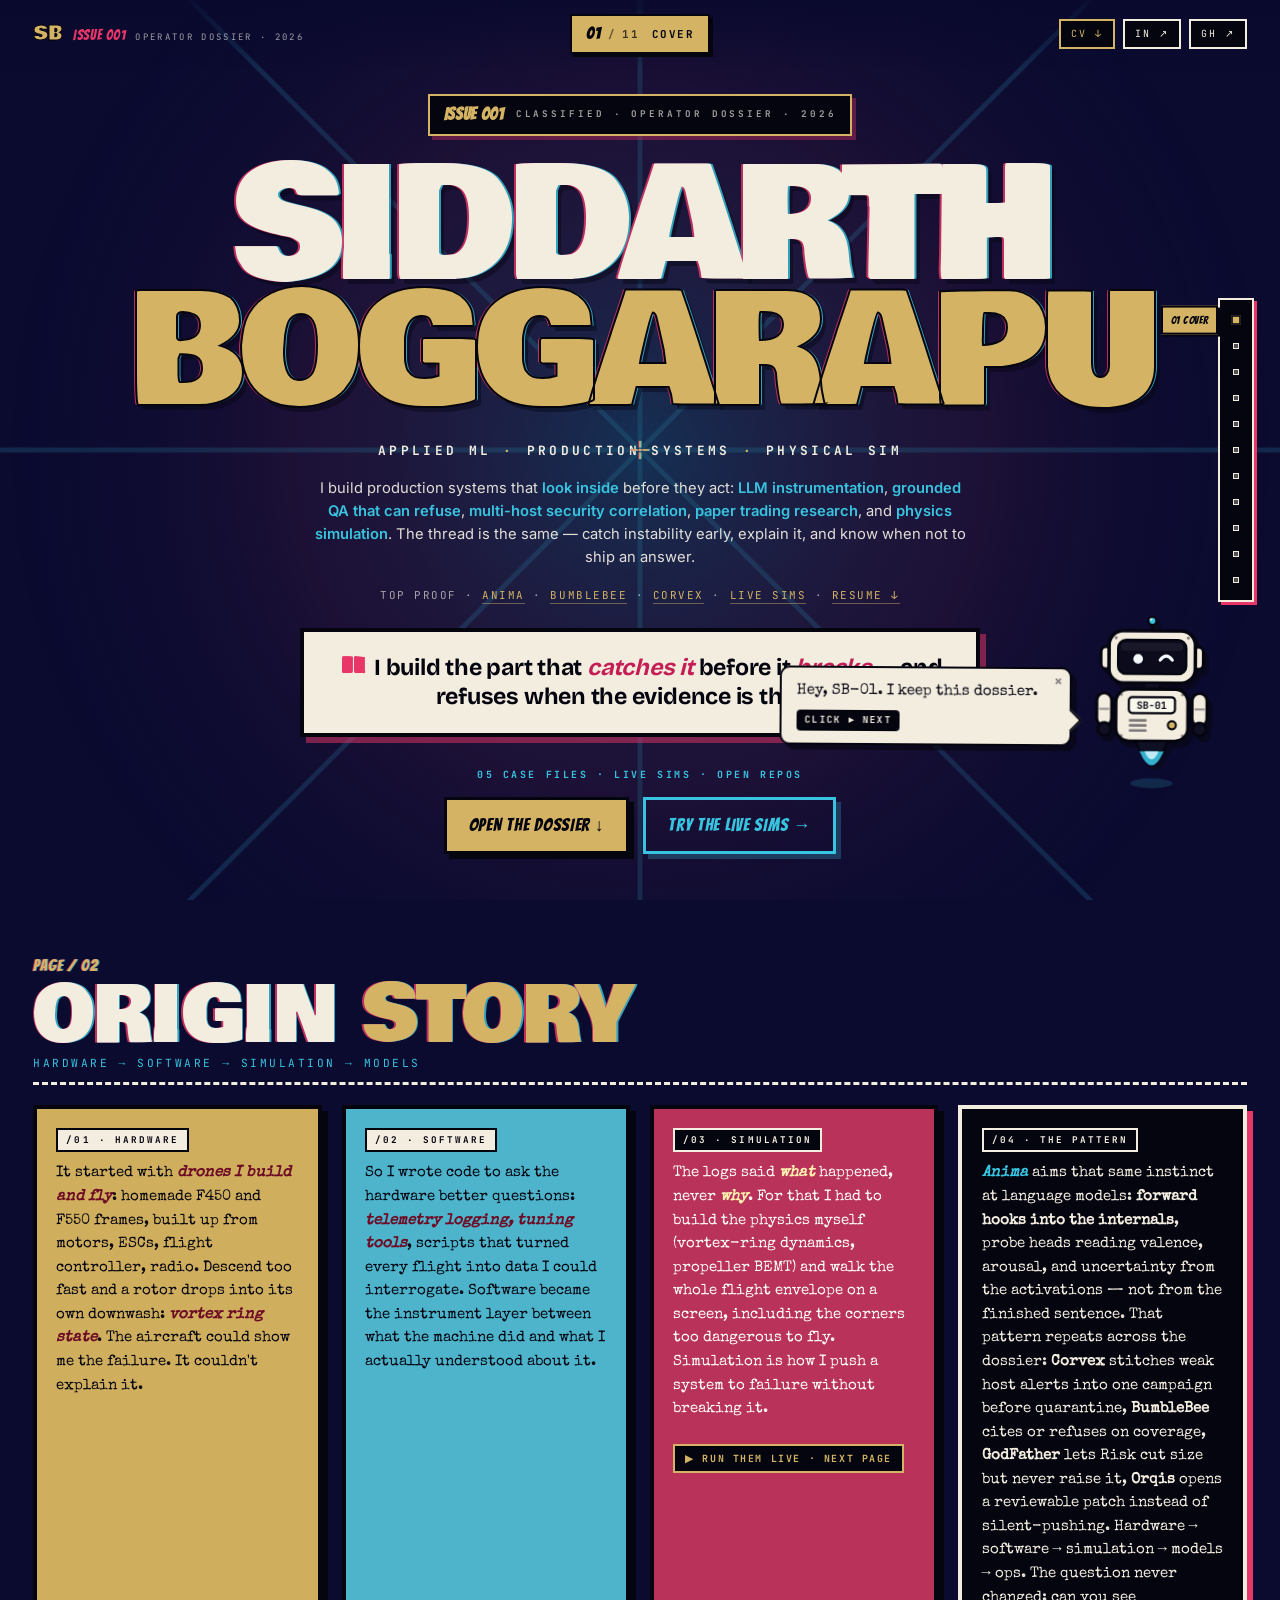
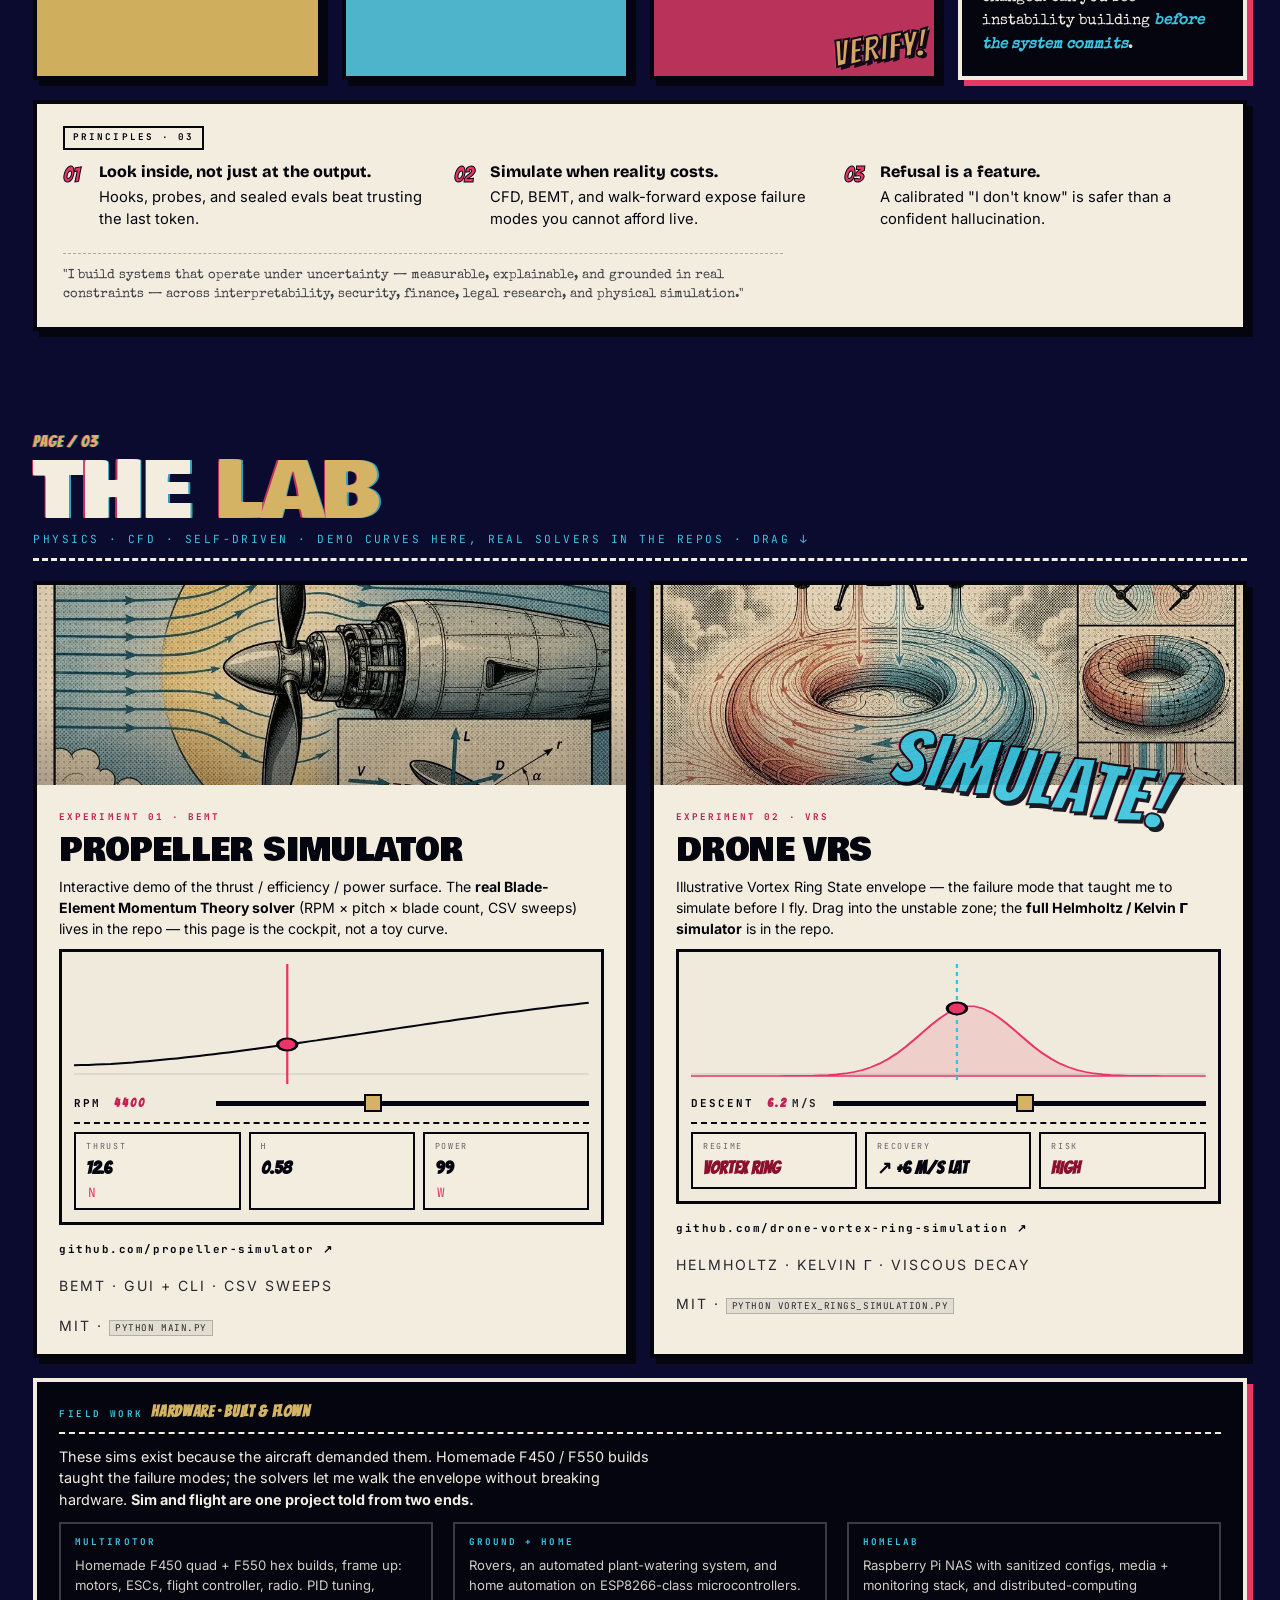
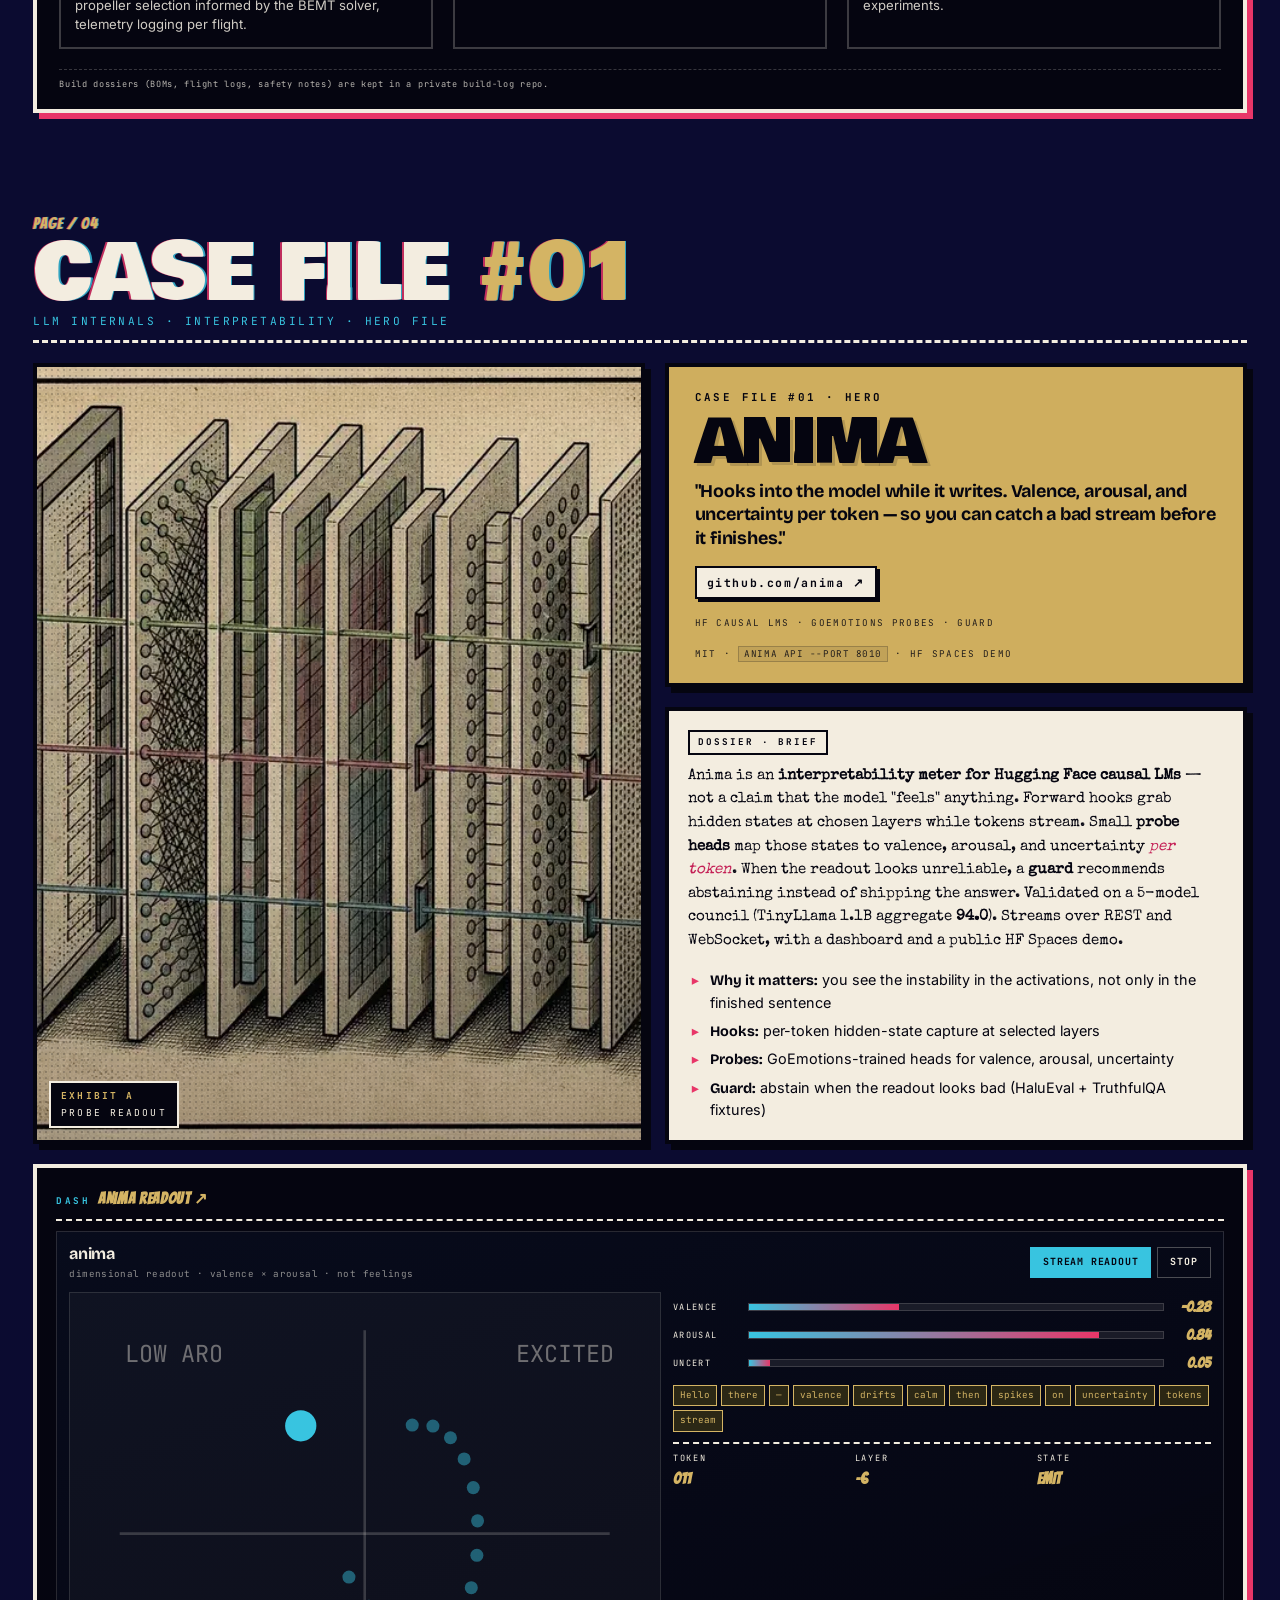
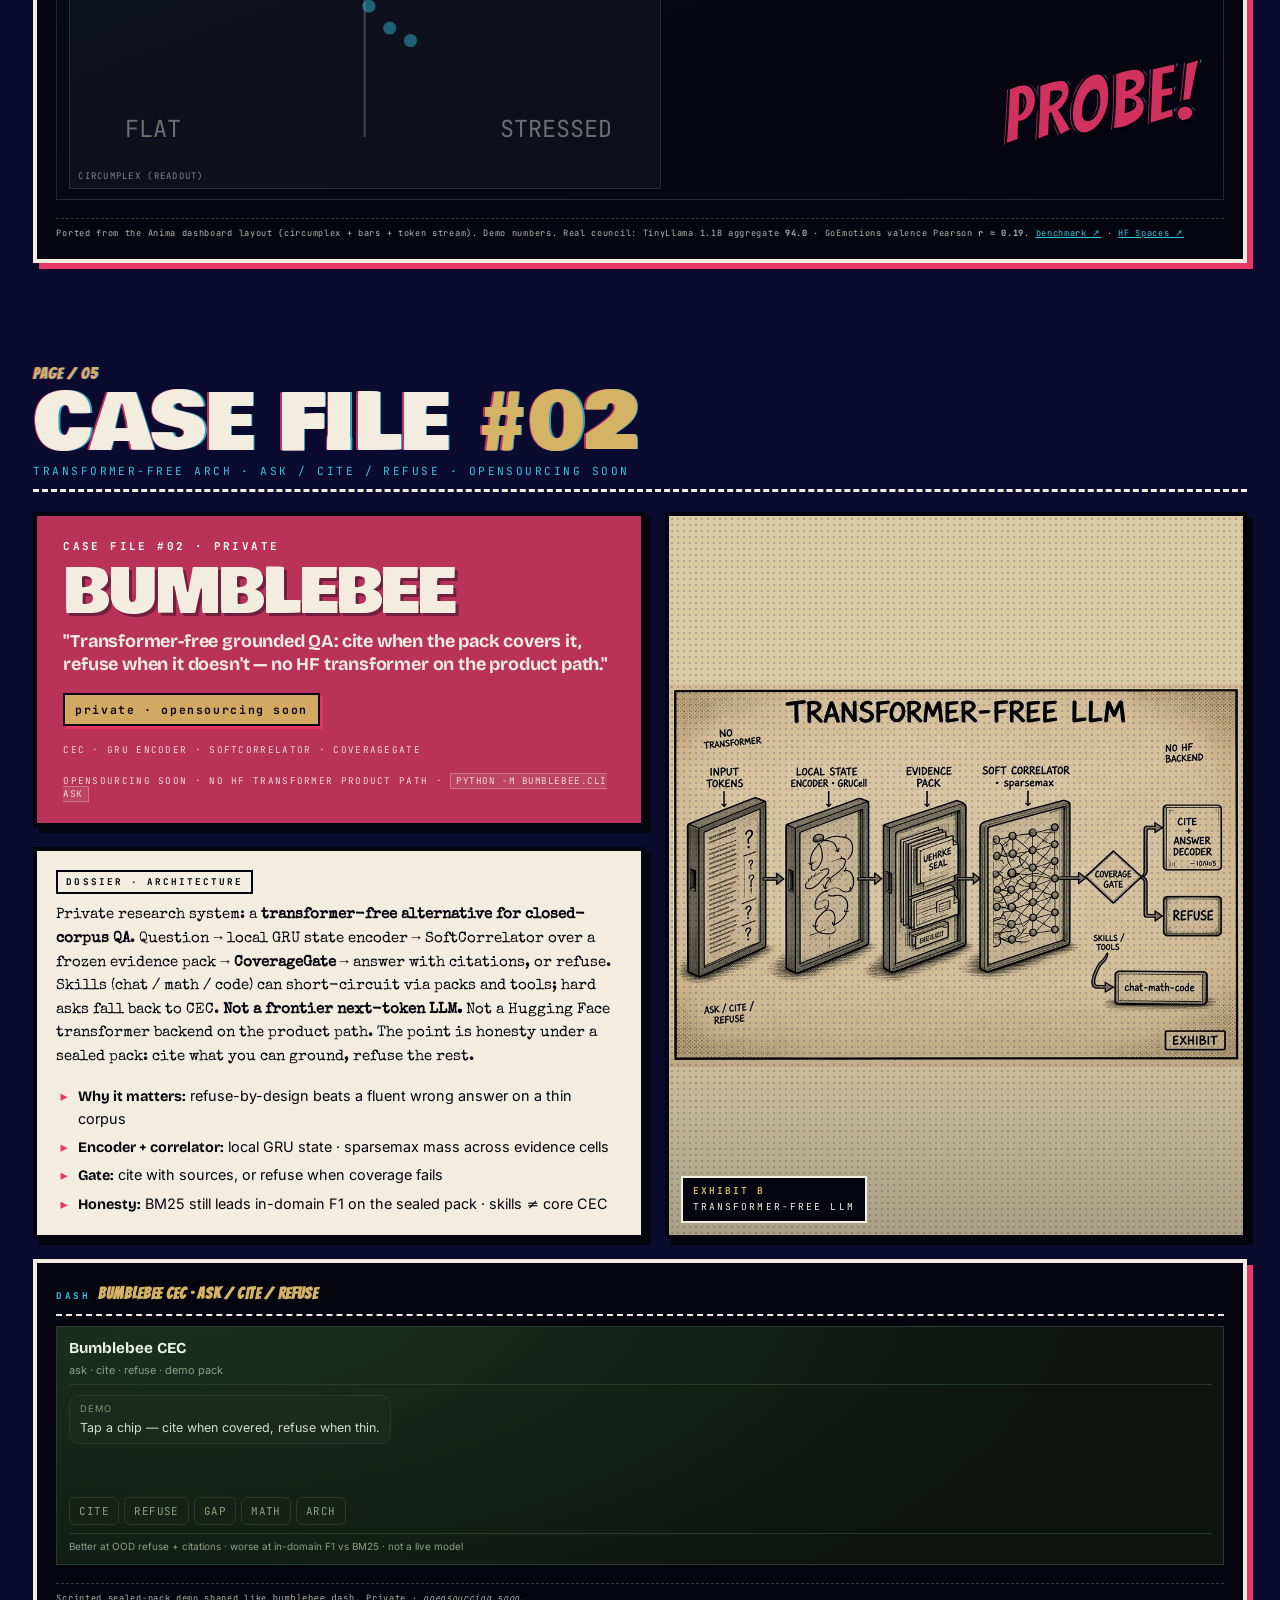
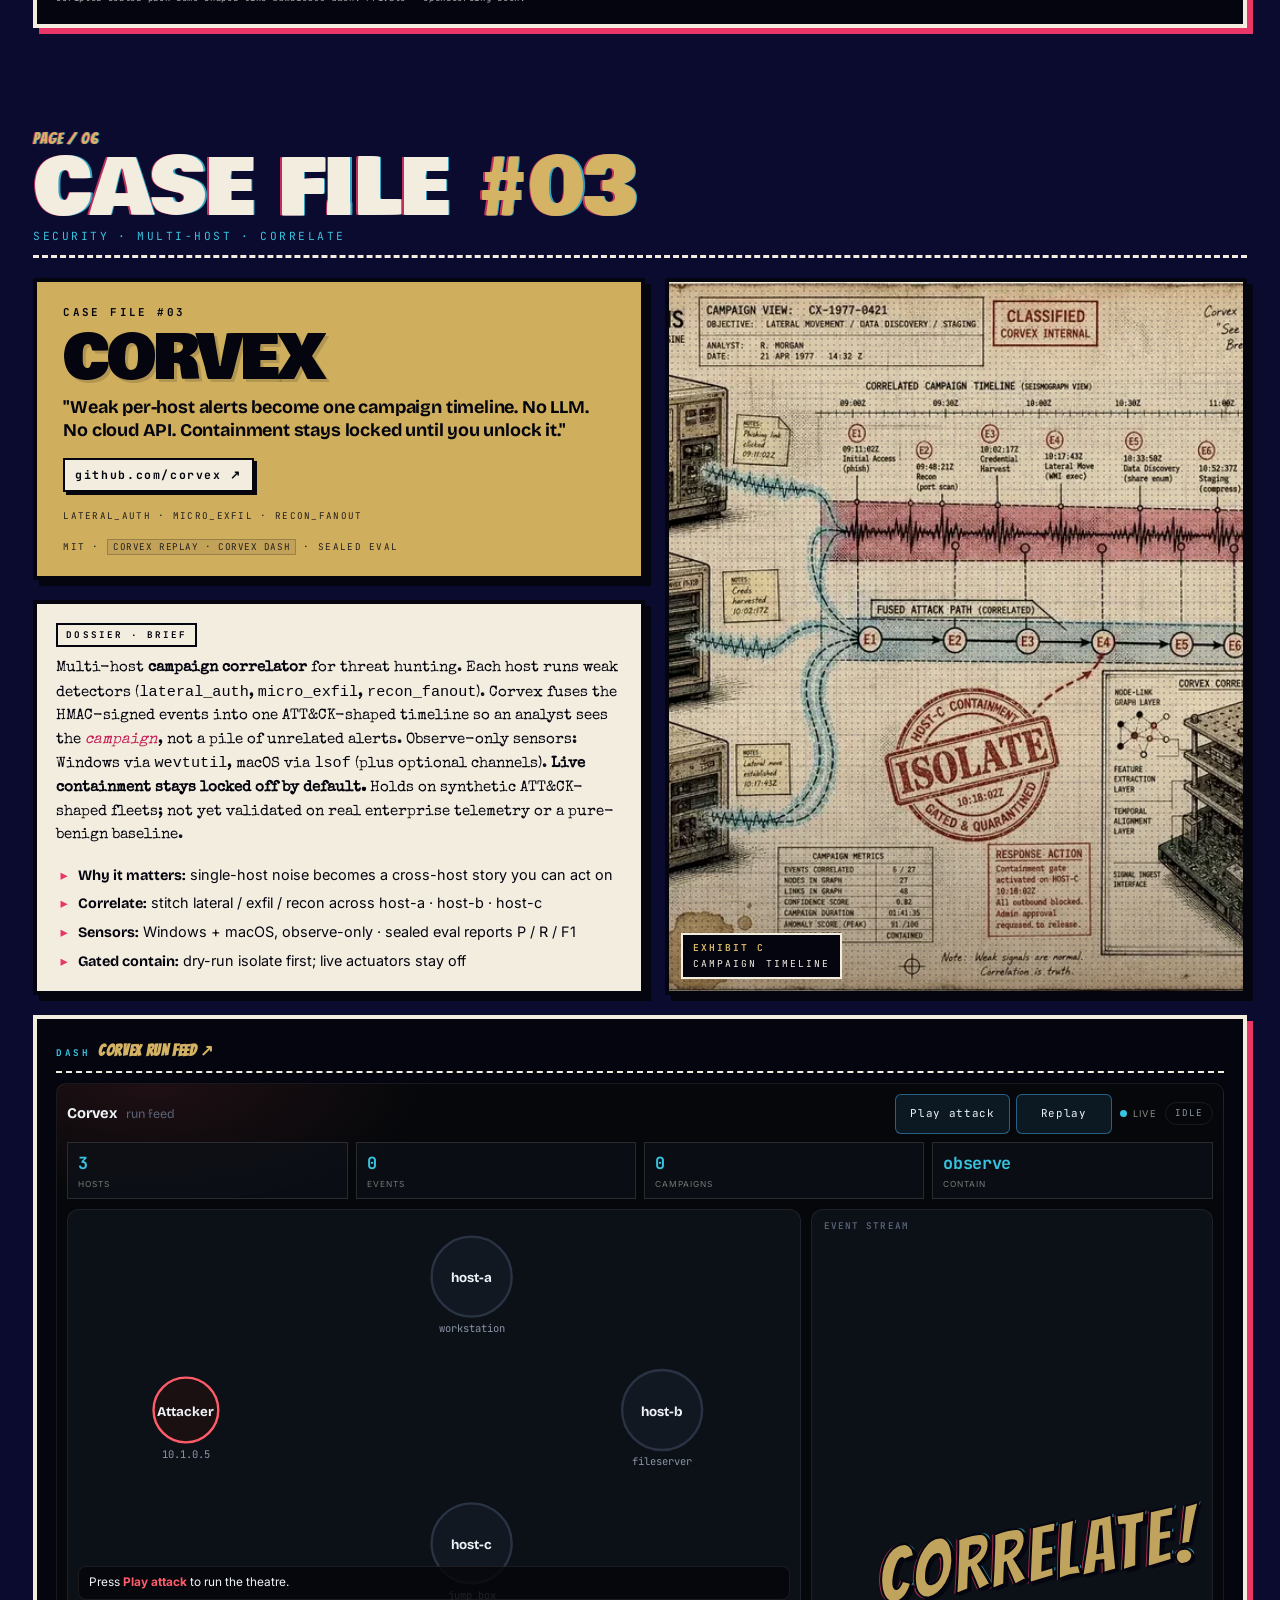
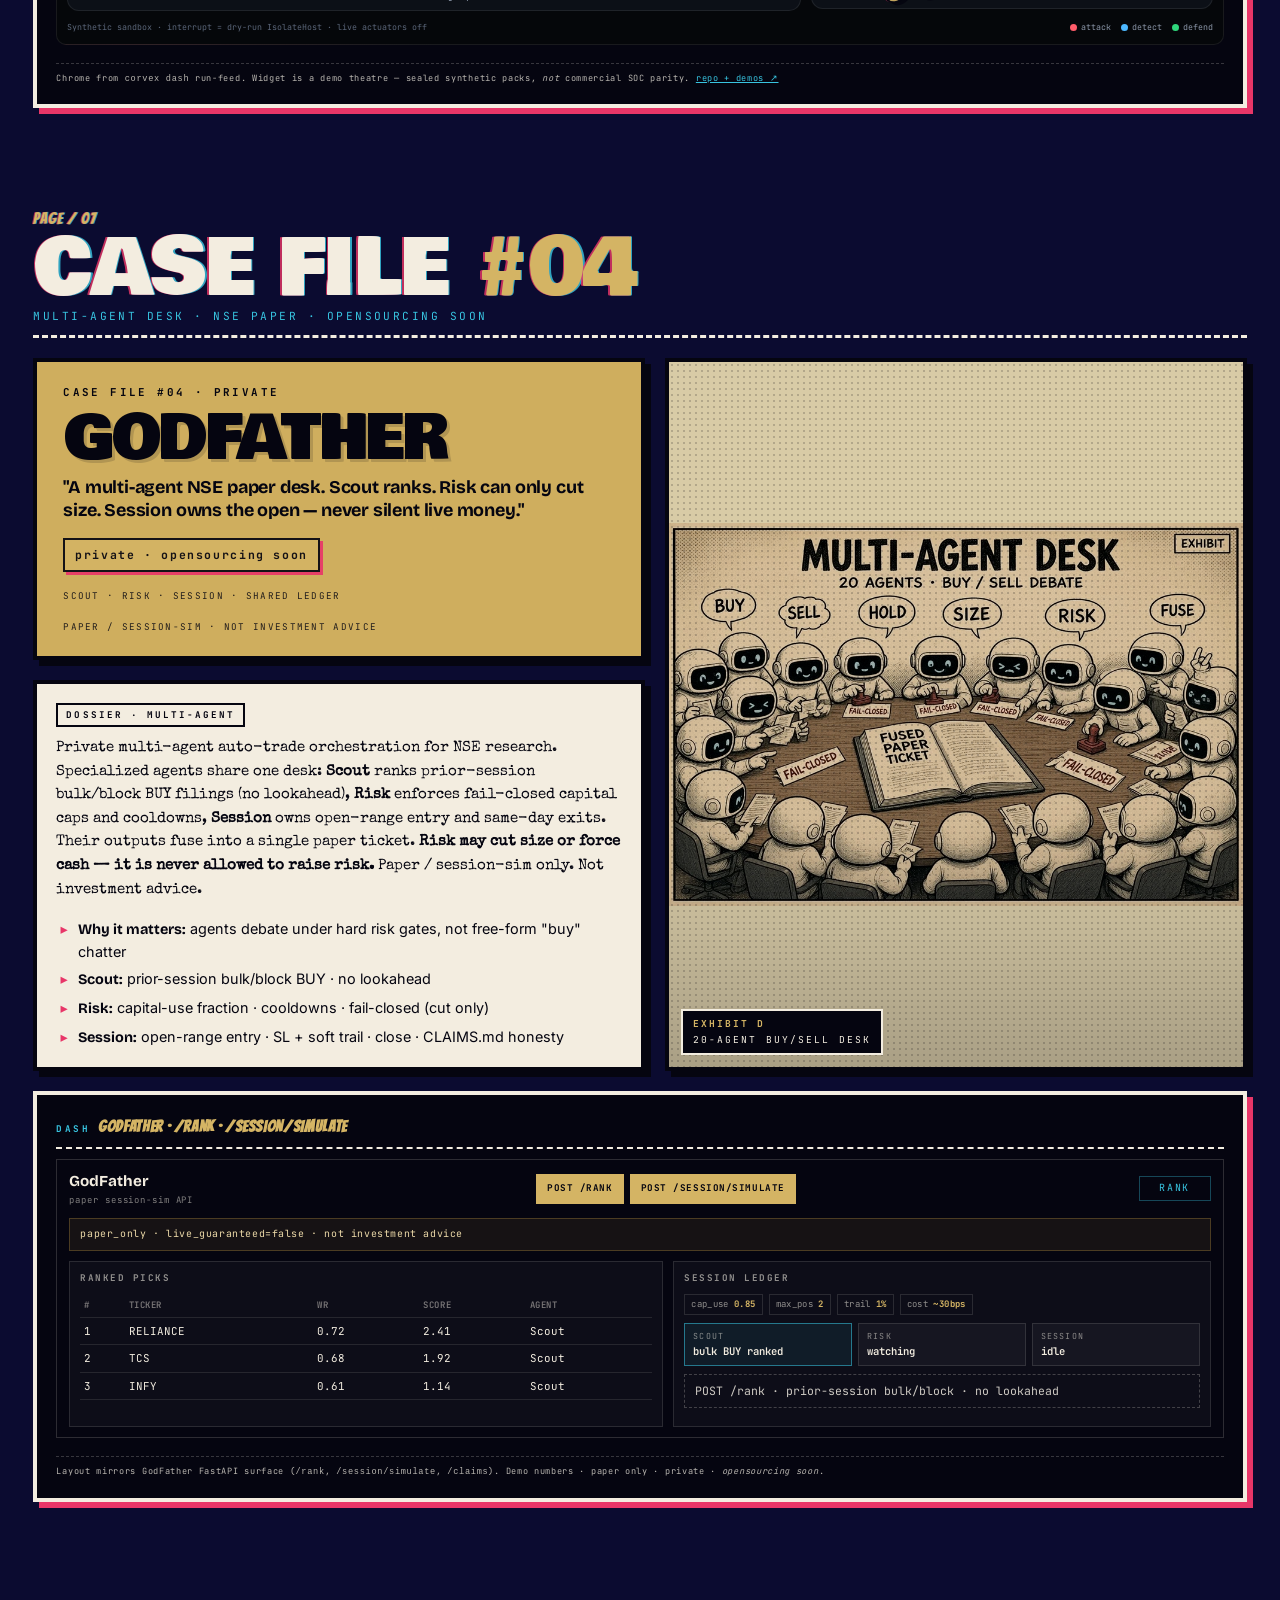
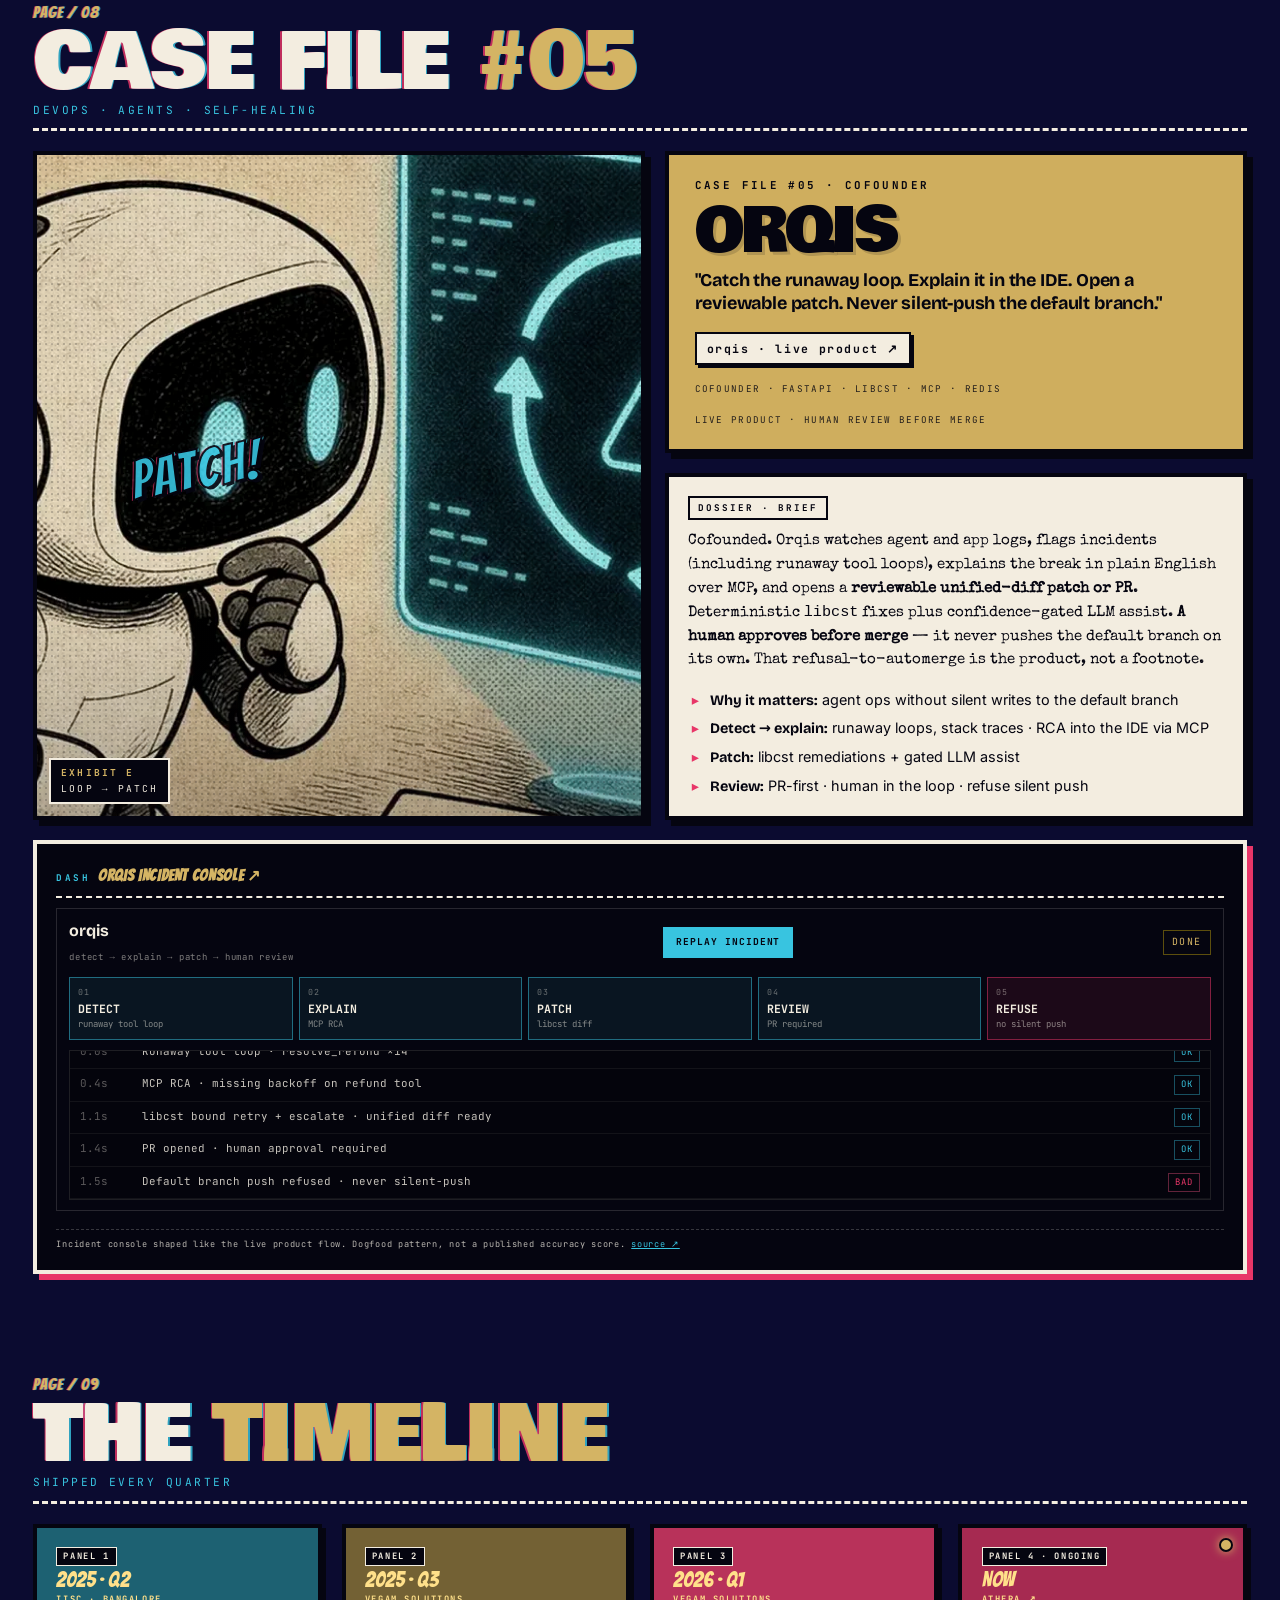
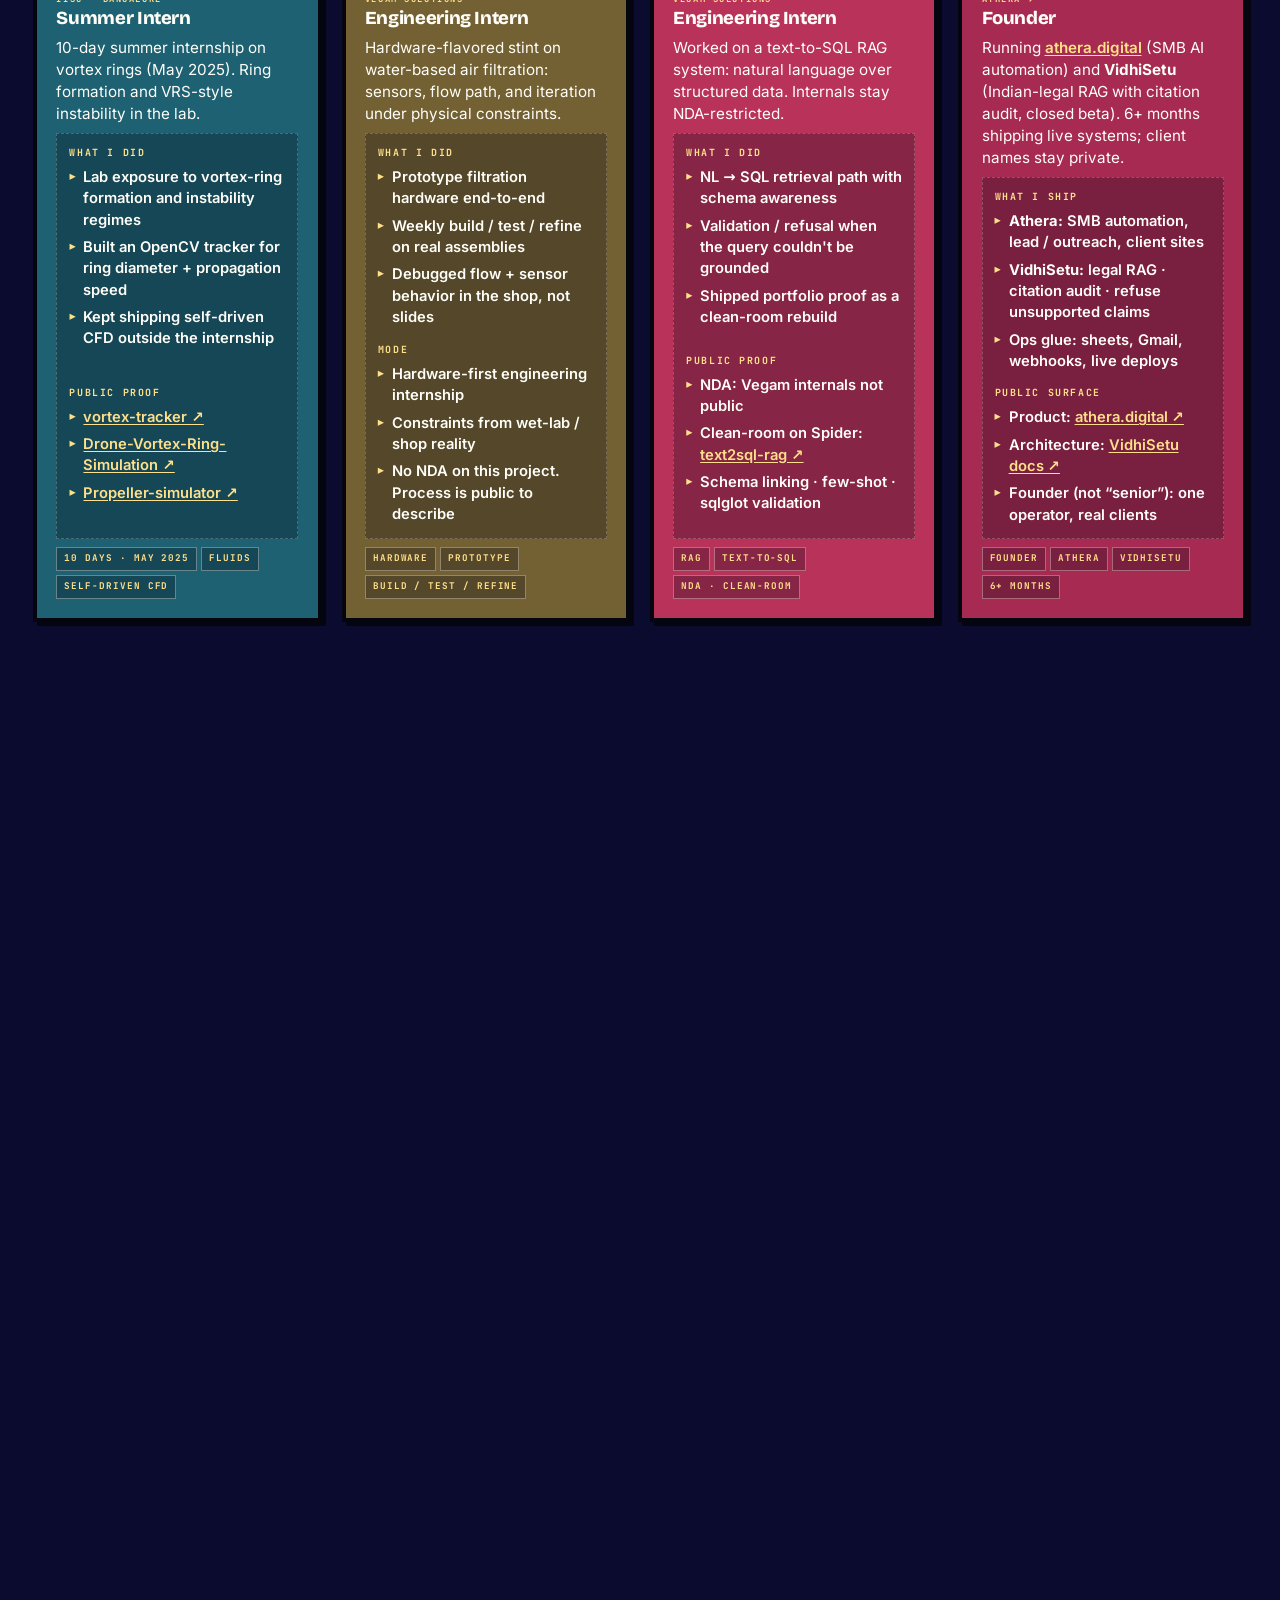
==== commit 2182737e: "Drop education section from the CV. Keep the resume focused on ventures, internships, and projects. " ====
--- a/index.html
+++ b/index.html
@@ -156,7 +156,7 @@
     </div>
 
     <div class="hud-tools">
-      <a href="assets/Siddarth_Boggarapu_Resume.pdf?v=4" target="_blank" rel="noopener noreferrer" class="hud-btn hud-btn-cv" data-cur="resume">CV ↓</a>
+      <a href="assets/Siddarth_Boggarapu_Resume.pdf?v=5" target="_blank" rel="noopener noreferrer" class="hud-btn hud-btn-cv" data-cur="resume">CV ↓</a>
       <a href="https://www.linkedin.com/in/siddarth-boggarapu-12411339b/" target="_blank" rel="noopener noreferrer" class="hud-btn" data-cur="linkedin">IN ↗</a>
       <a href="https://github.com/Siddarthb07" target="_blank" rel="noopener noreferrer" class="hud-btn" data-cur="github">GH ↗</a>
     </div>
@@ -224,7 +224,7 @@
       </p>
 
       <p class="cover-proof">
-        Top proof · <a href="#case-1" data-jump="3" data-cur="anima">Anima</a> · <a href="#case-2" data-jump="4" data-cur="bumblebee">BumbleBee</a> · <a href="#case-3" data-jump="5" data-cur="corvex">Corvex</a> · <a href="#lab" data-jump="2" data-cur="lab">live sims</a> · <a href="assets/Siddarth_Boggarapu_Resume.pdf?v=4" target="_blank" rel="noopener noreferrer" data-cur="resume">resume ↓</a>
+        Top proof · <a href="#case-1" data-jump="3" data-cur="anima">Anima</a> · <a href="#case-2" data-jump="4" data-cur="bumblebee">BumbleBee</a> · <a href="#case-3" data-jump="5" data-cur="corvex">Corvex</a> · <a href="#lab" data-jump="2" data-cur="lab">live sims</a> · <a href="assets/Siddarth_Boggarapu_Resume.pdf?v=5" target="_blank" rel="noopener noreferrer" data-cur="resume">resume ↓</a>
       </p>
 
       <div class="cover-quote">
@@ -1136,7 +1136,7 @@
           <span class="sf-dot">·</span>
           <a href="https://www.linkedin.com/in/siddarth-boggarapu-12411339b/" target="_blank" rel="noopener noreferrer" data-cur="linkedin">LINKEDIN <i>↗</i></a>
           <span class="sf-dot">·</span>
-          <a href="assets/Siddarth_Boggarapu_Resume.pdf?v=4" target="_blank" rel="noopener noreferrer" data-cur="resume">RESUME <i>↓</i></a>
+          <a href="assets/Siddarth_Boggarapu_Resume.pdf?v=5" target="_blank" rel="noopener noreferrer" data-cur="resume">RESUME <i>↓</i></a>
           <span class="sf-dot">·</span>
           <a href="mailto:siddarthb078@gmail.com" data-cur="email">EMAIL <i>↗</i></a>
         </div>
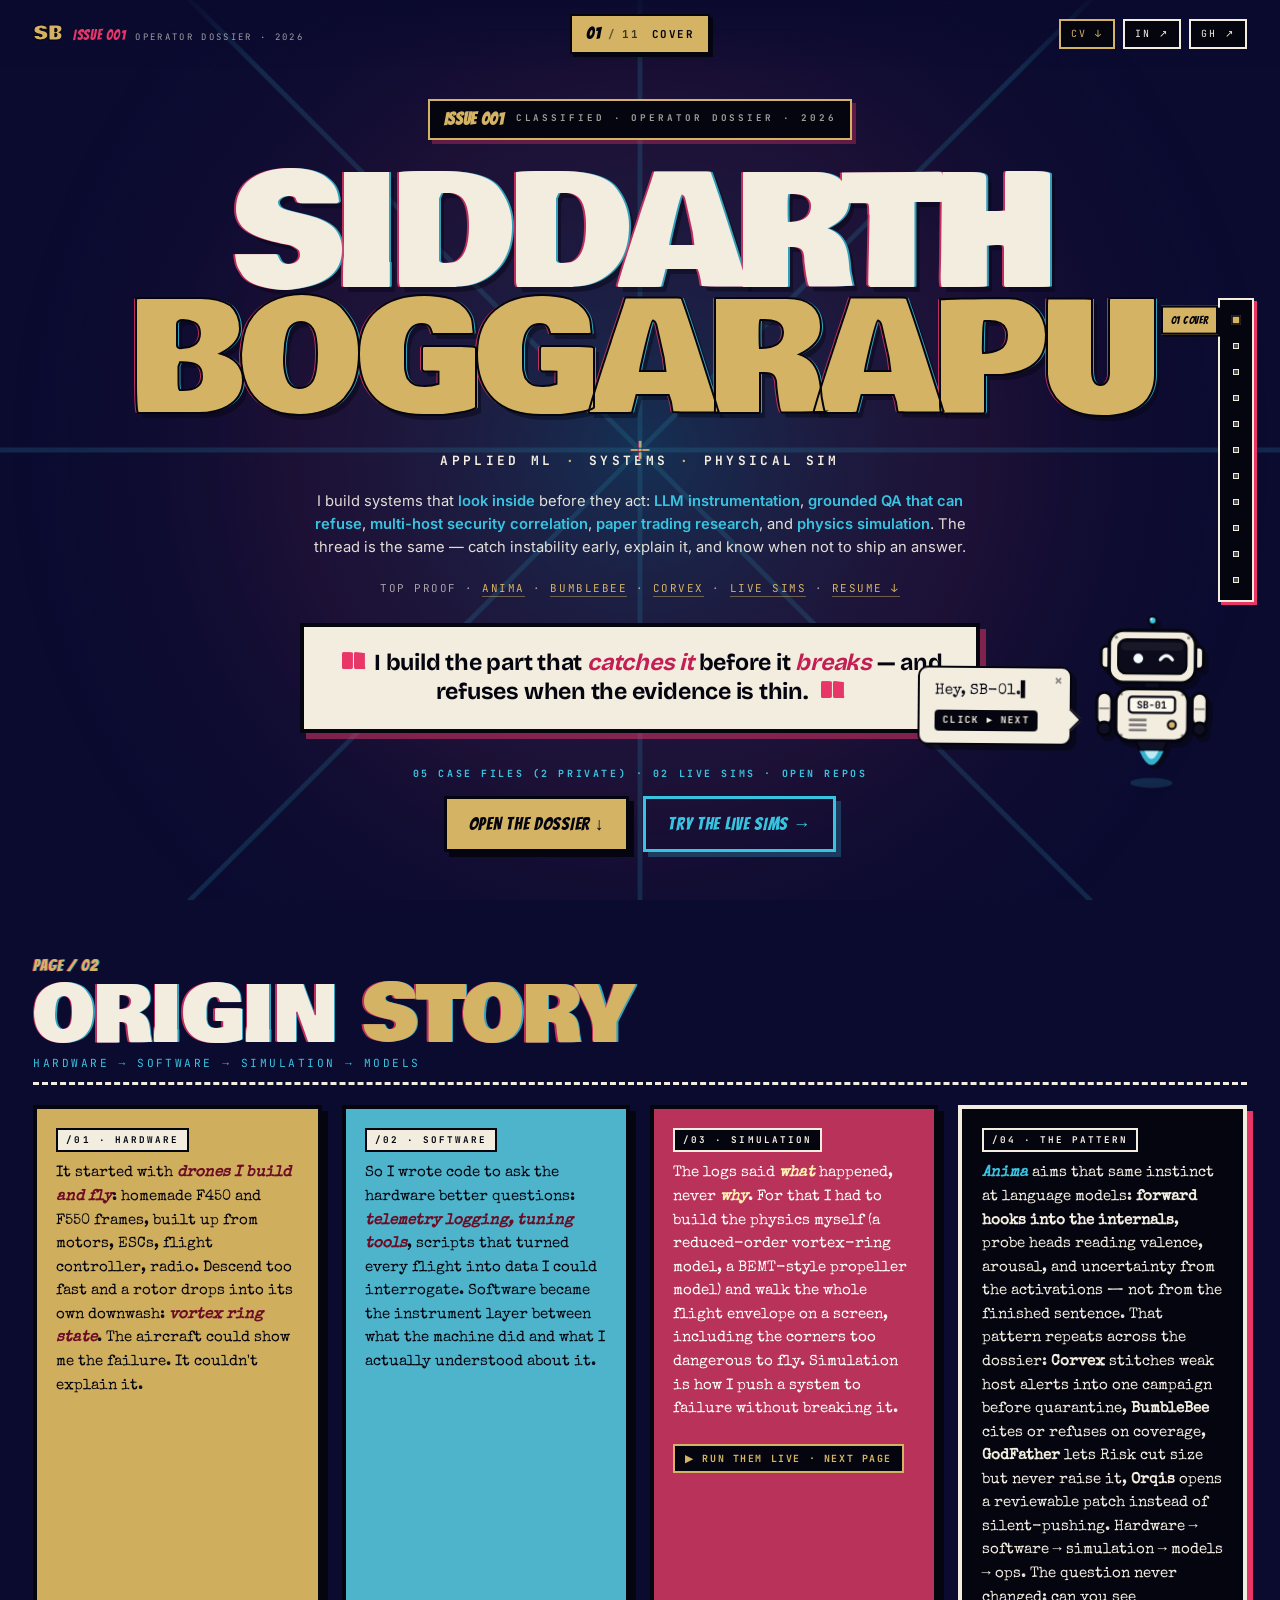
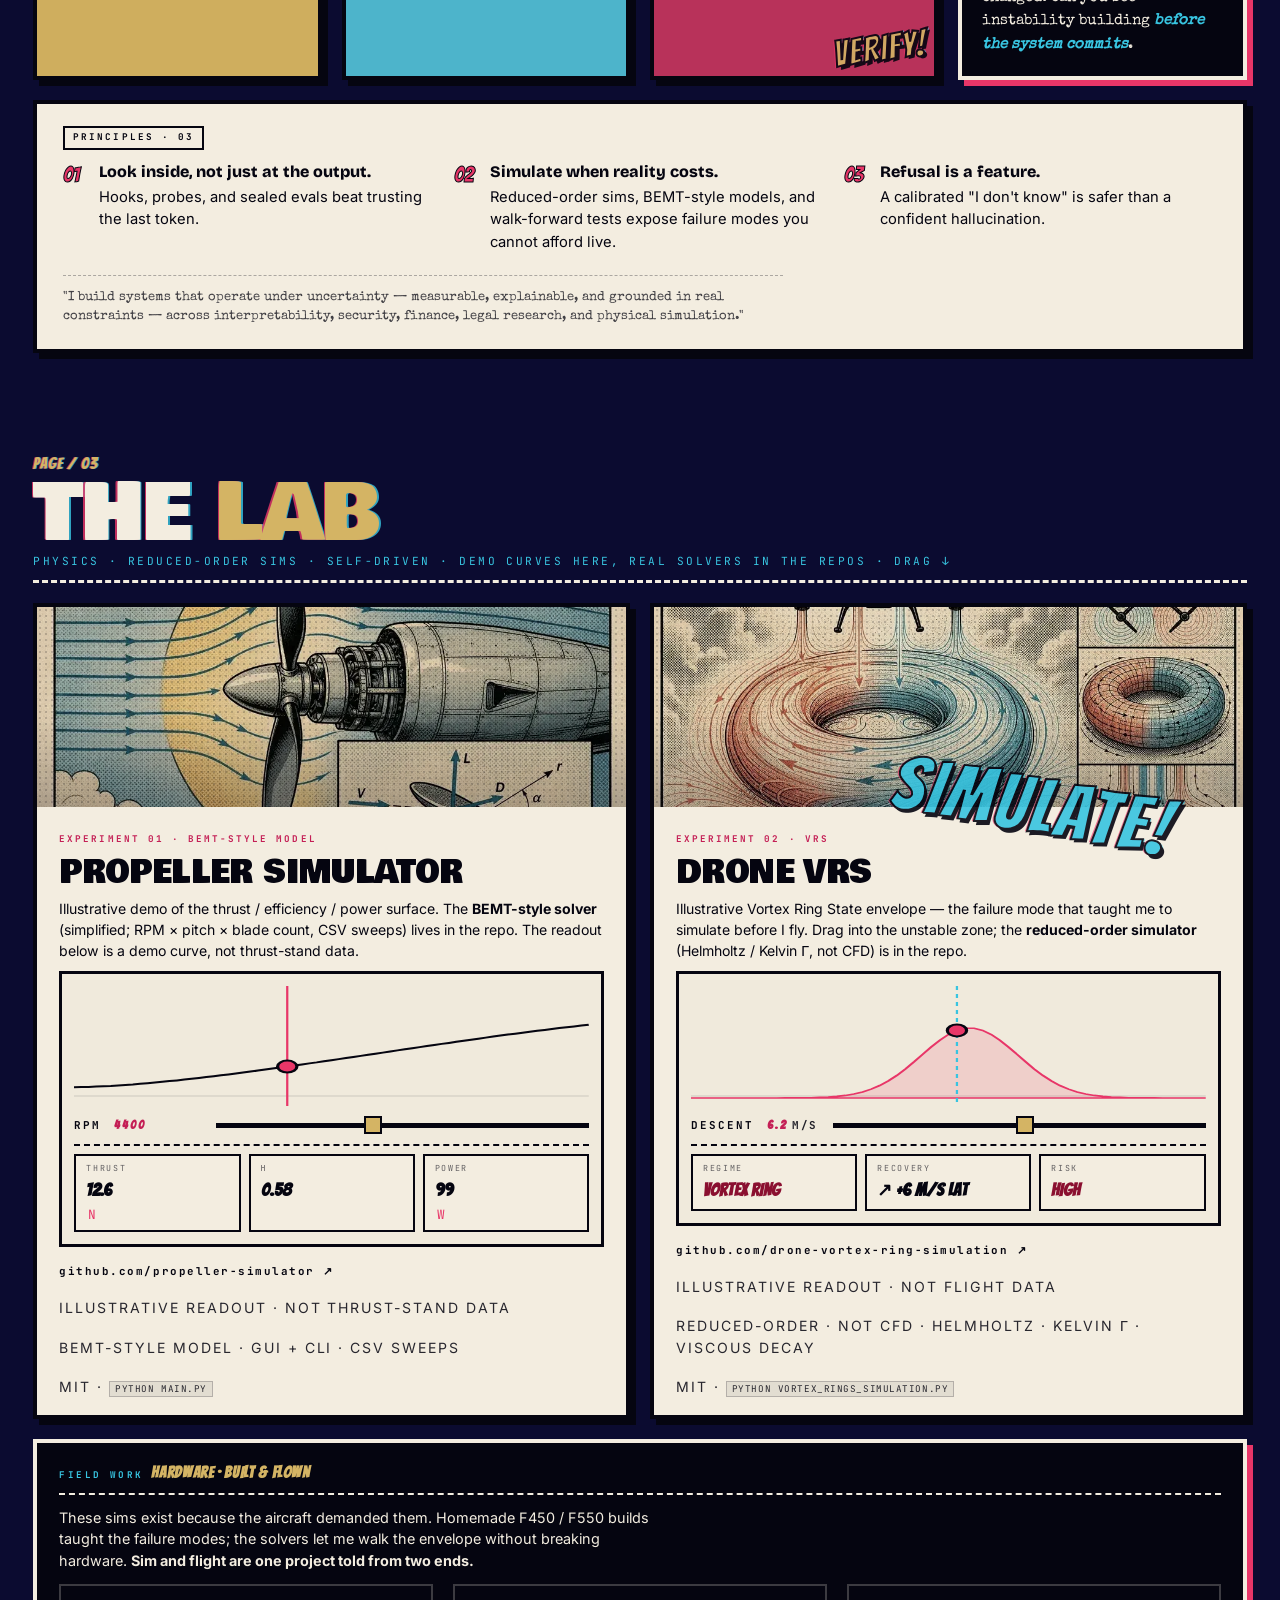
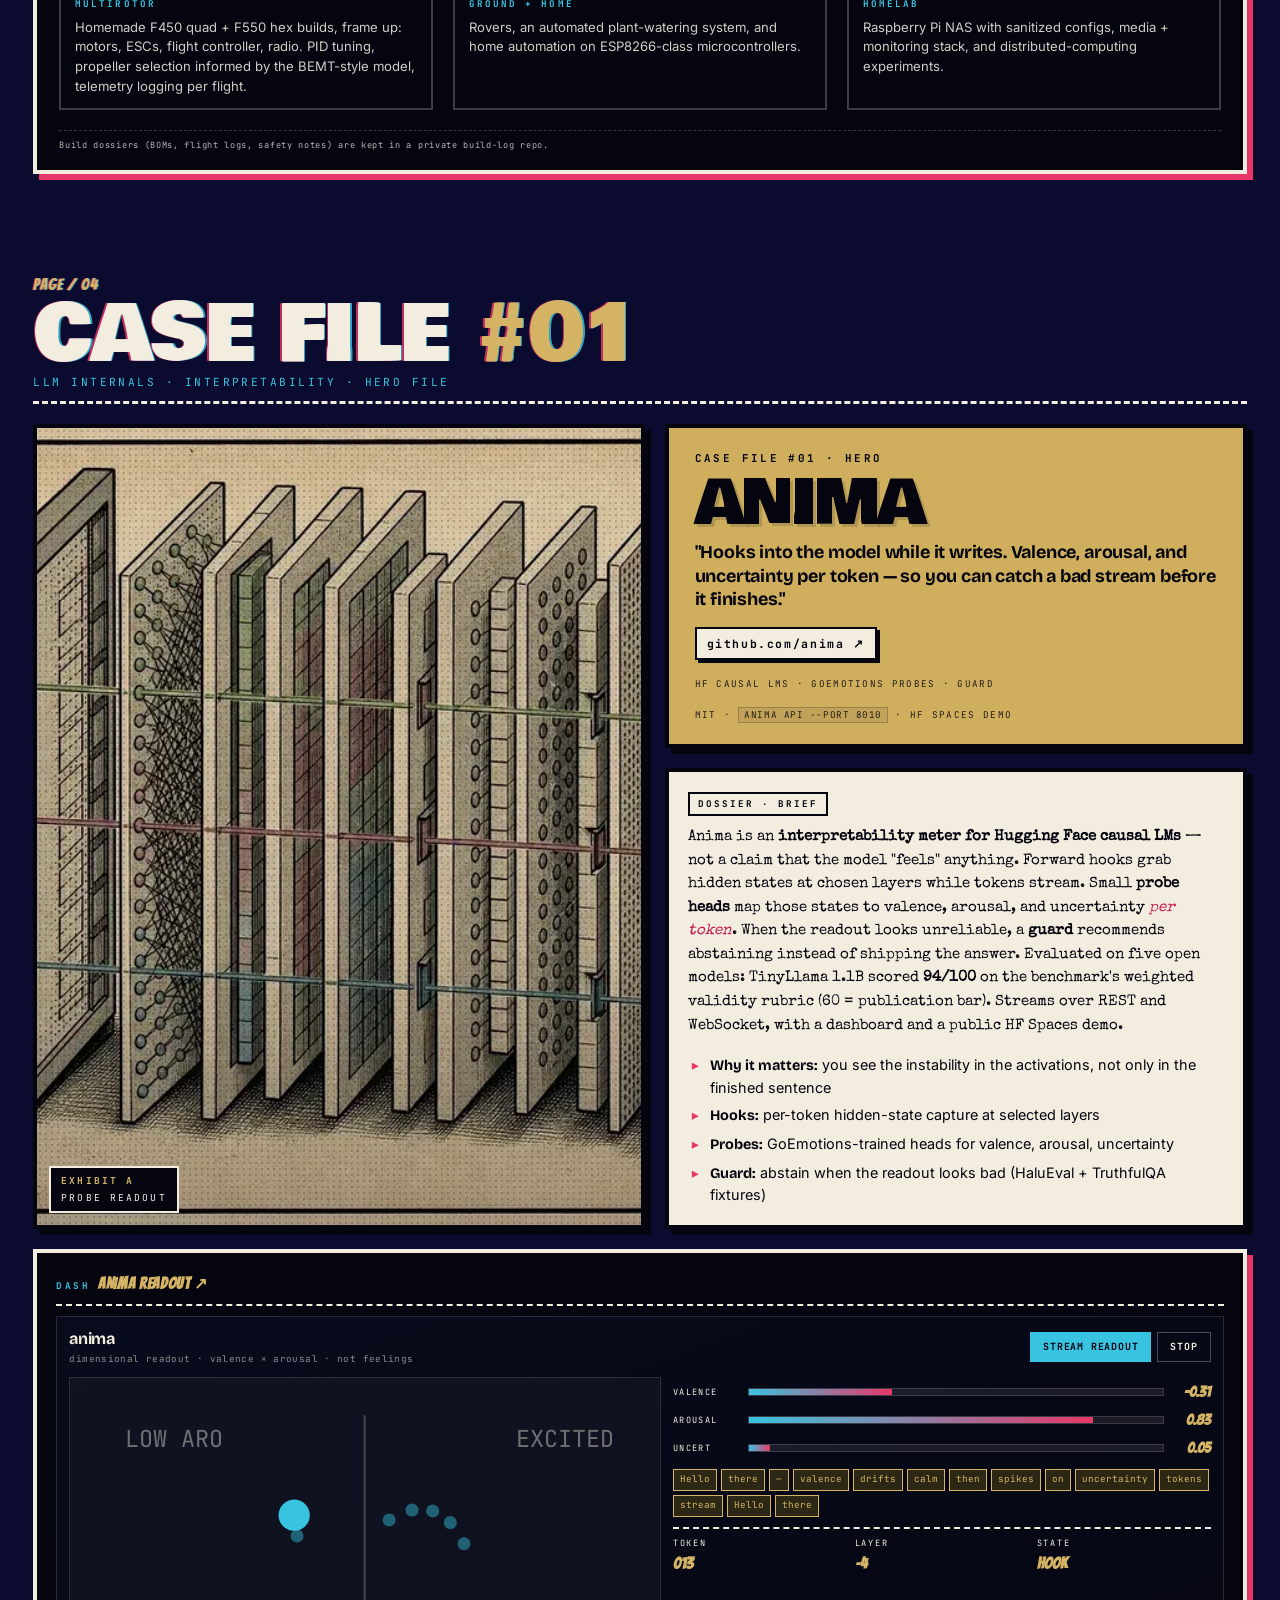
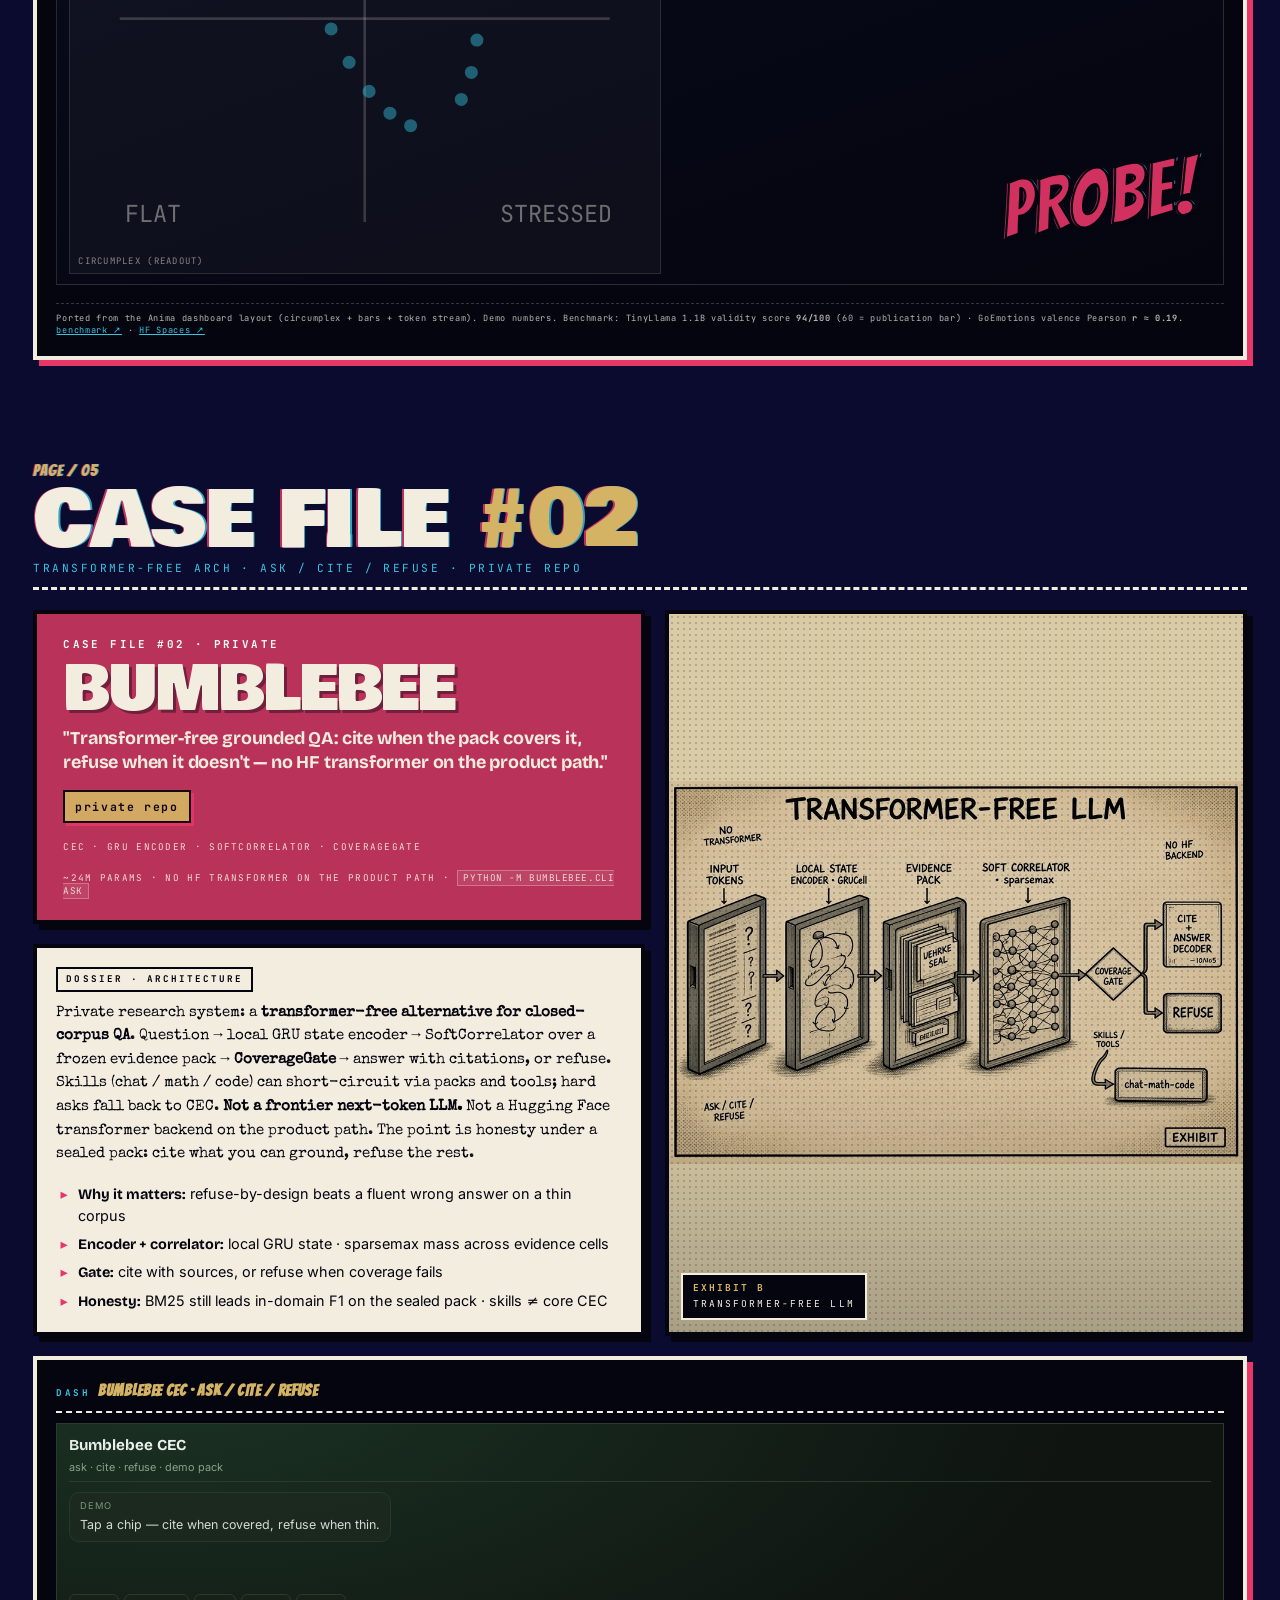
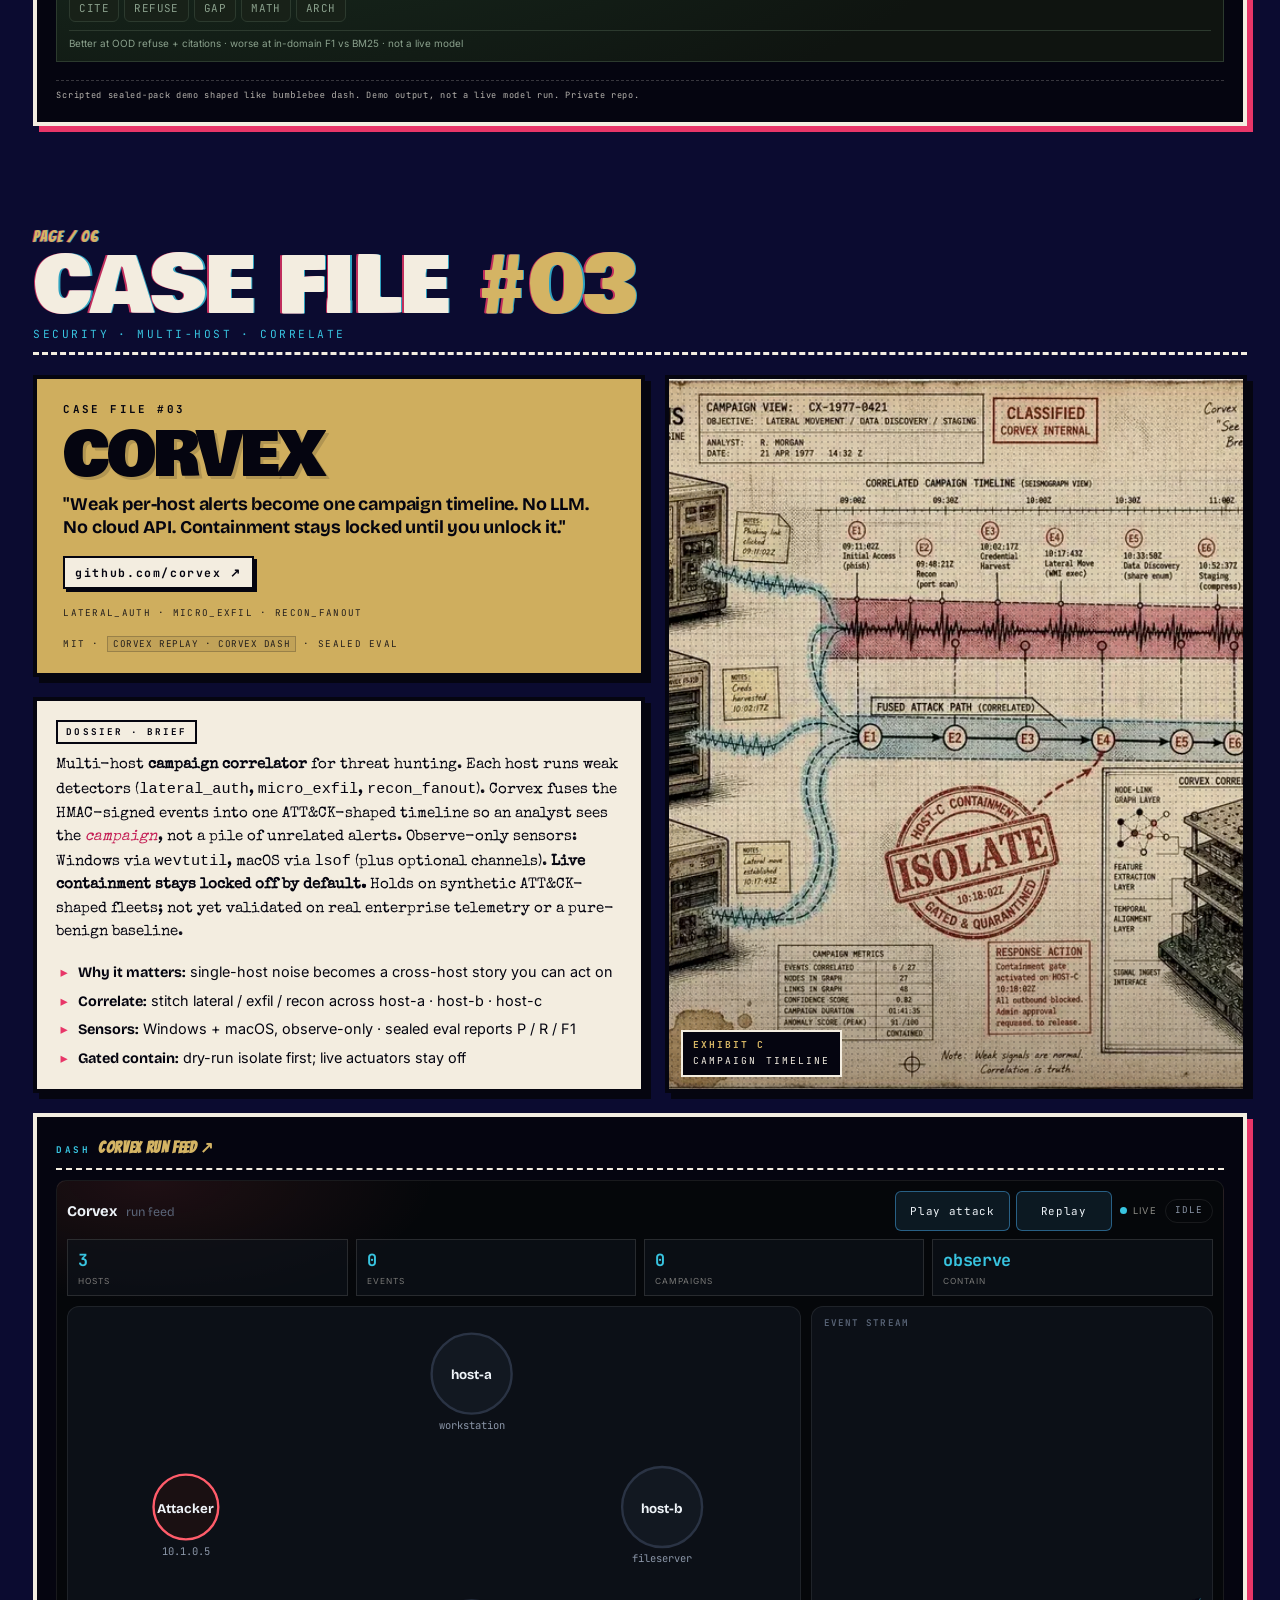
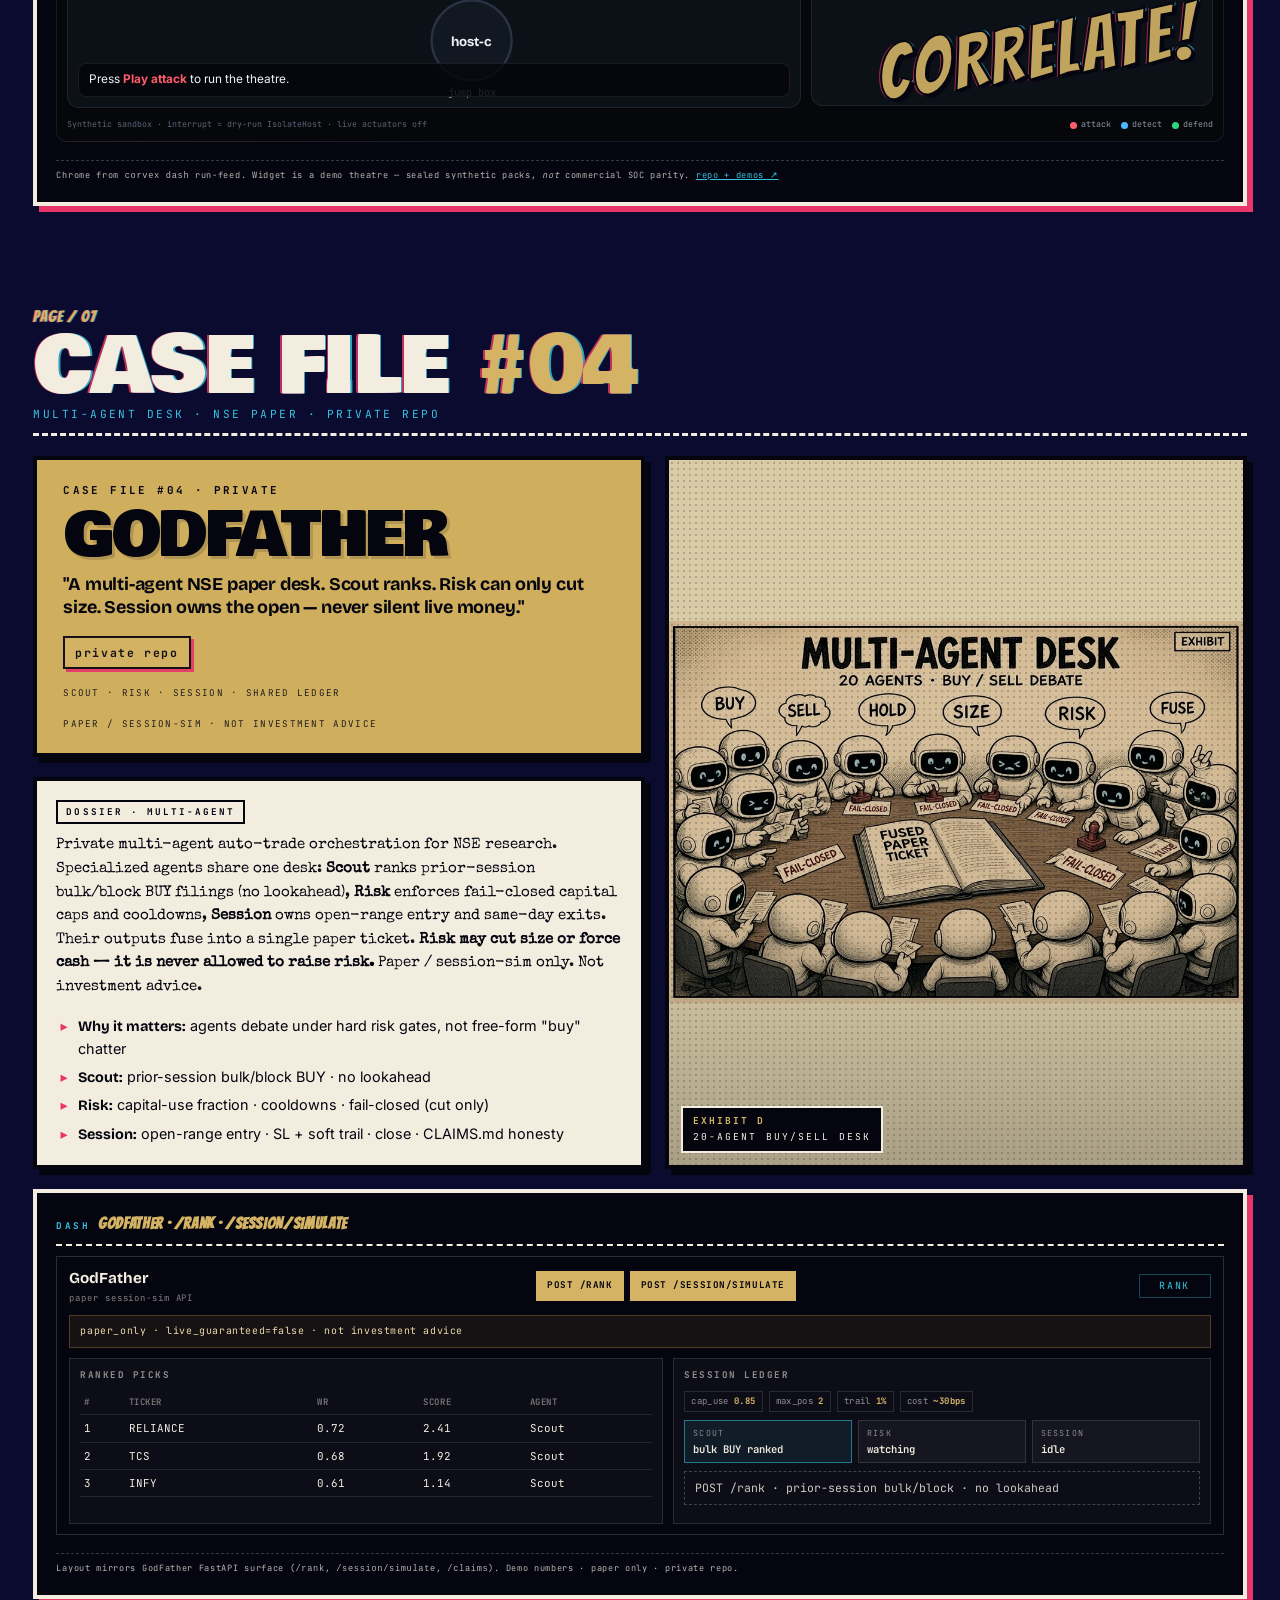
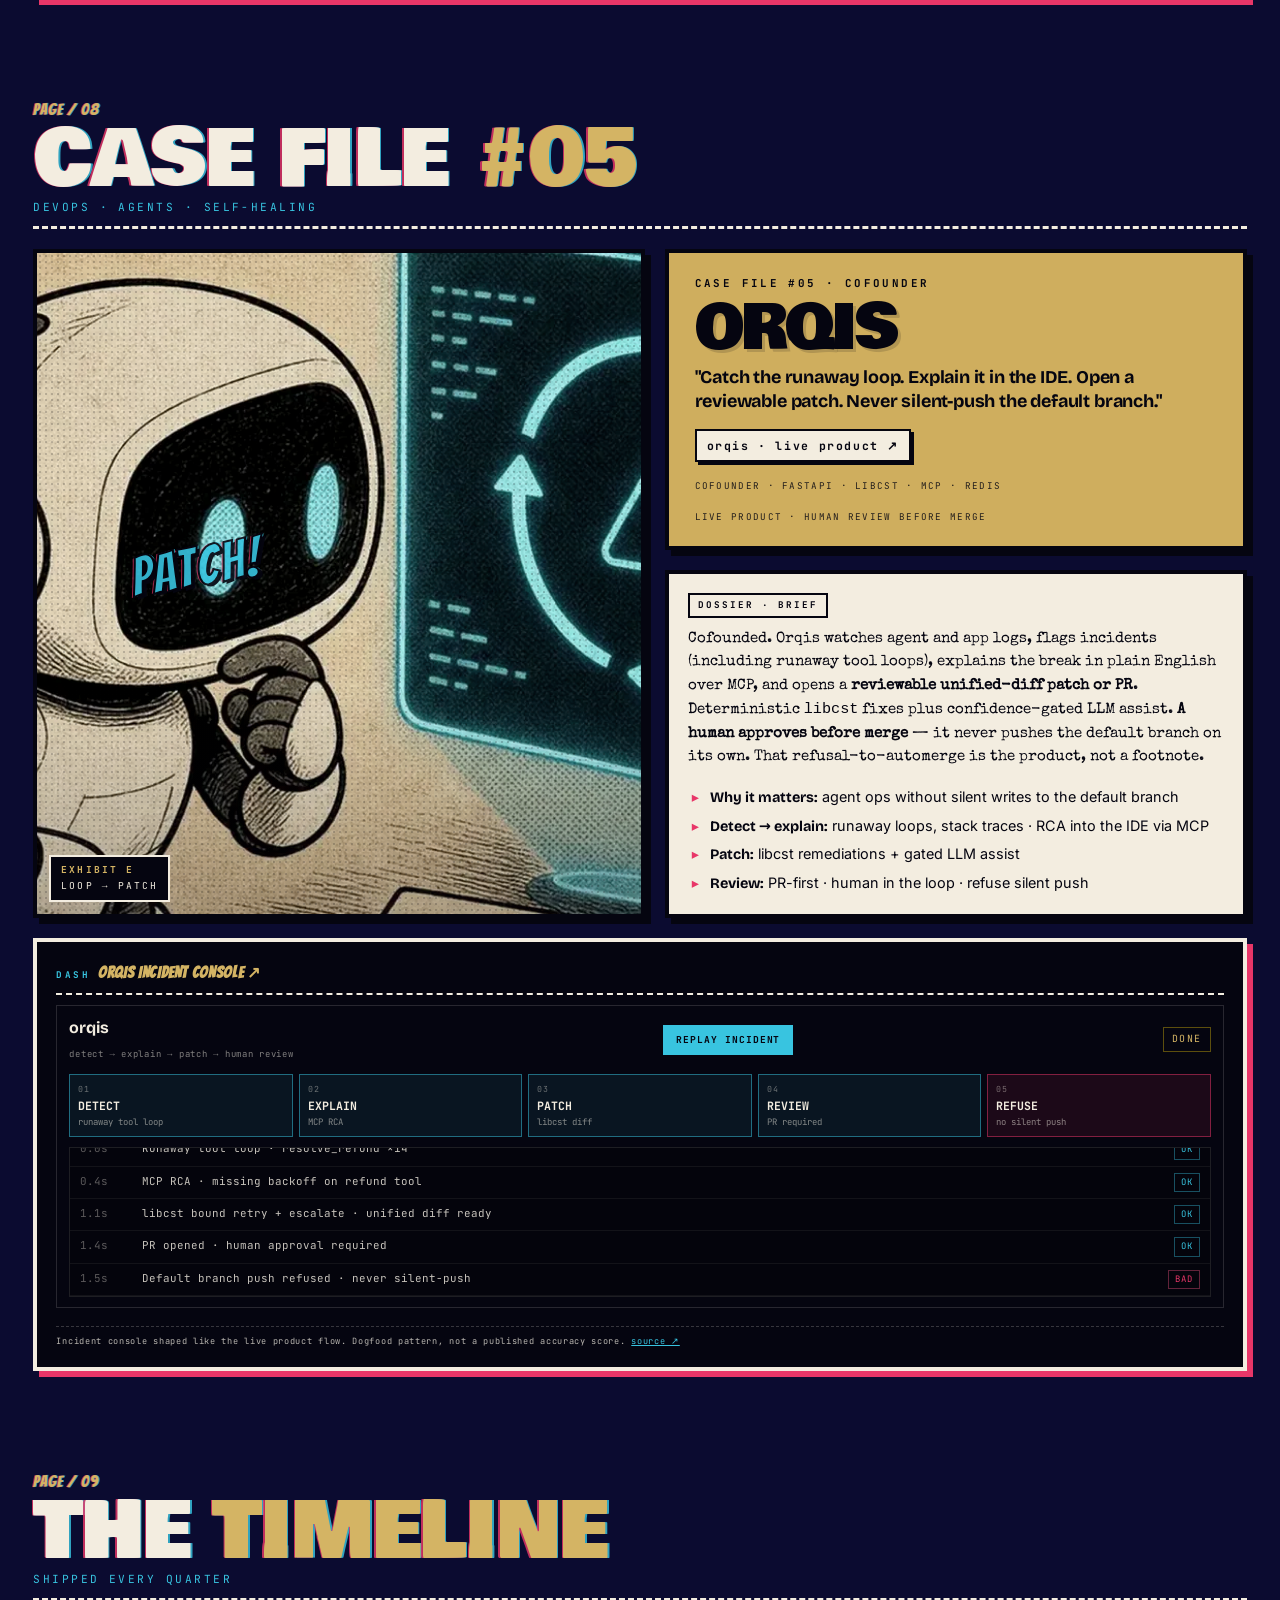
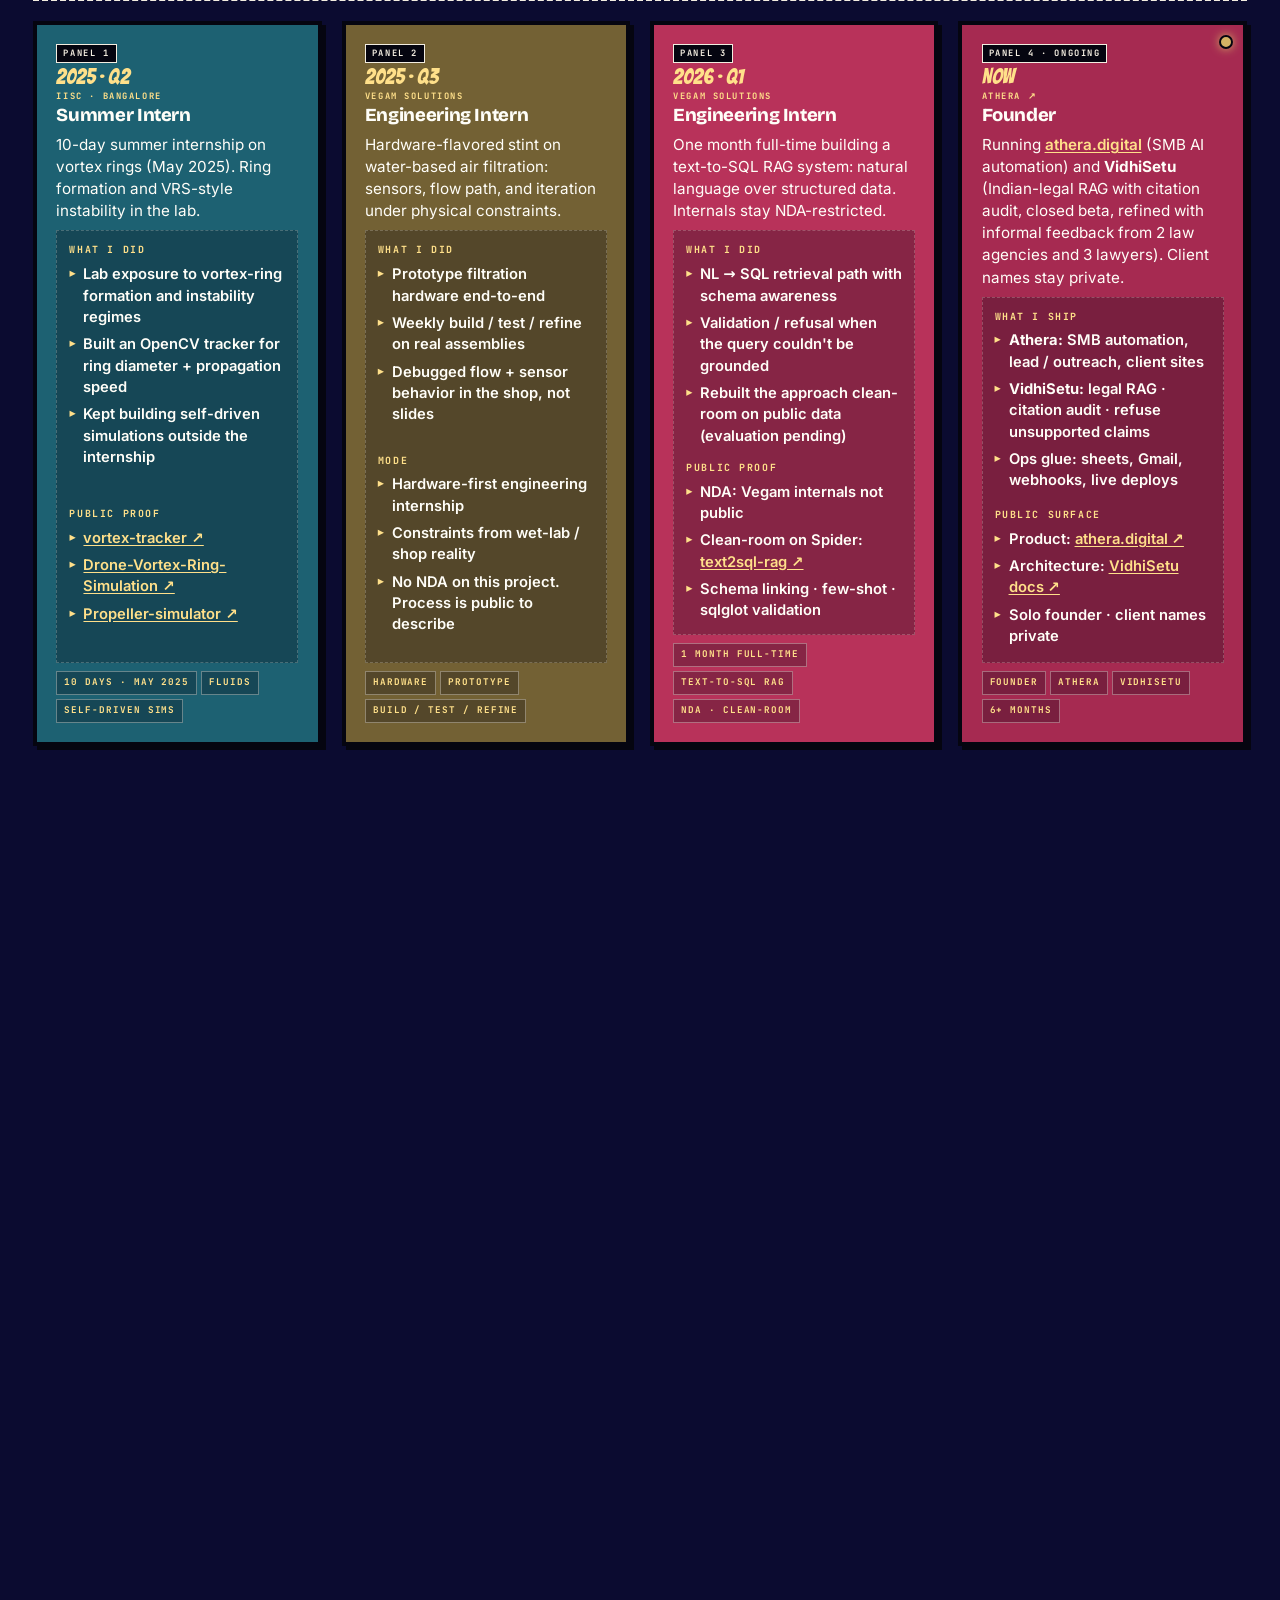
==== commit 484ab459: "Tighten portfolio claims: private-repo labels, BEMT-style and reduced-order wording, Goa Globe resul" ====
--- a/index.html
+++ b/index.html
@@ -35,8 +35,8 @@
       "https://github.com/Siddarthb07",
       "https://www.linkedin.com/in/siddarth-boggarapu-12411339b/"
     ],
-    "description": "Engineer who builds systems that verify, cite, and refuse under uncertainty — across security correlation, grounded QA, LLM instrumentation, paper trading research, agent ops, and physical simulation.",
-    "knowsAbout": ["machine learning", "campaign correlation", "grounded QA", "citation audit", "paper trading research", "agent ops", "computational fluid dynamics", "legal tech"],
+    "description": "Student builder of systems that verify, cite, and refuse under uncertainty, across security correlation, grounded QA, LLM instrumentation, paper trading research, agent ops, and physical simulation.",
+    "knowsAbout": ["machine learning", "campaign correlation", "grounded QA", "citation audit", "paper trading research", "agent ops", "reduced-order fluid simulation", "legal tech"],
     "subjectOf": [
       { "@type": "SoftwareSourceCode", "name": "Anima", "codeRepository": "https://github.com/Siddarthb07/Anima", "programmingLanguage": "Python" },
       { "@type": "SoftwareSourceCode", "name": "BumbleBee", "programmingLanguage": "Python" },
@@ -156,7 +156,7 @@
     </div>
 
     <div class="hud-tools">
-      <a href="assets/Siddarth_Boggarapu_Resume.pdf?v=5" target="_blank" rel="noopener noreferrer" class="hud-btn hud-btn-cv" data-cur="resume">CV ↓</a>
+      <a href="assets/Siddarth_Boggarapu_Resume.pdf?v=6" target="_blank" rel="noopener noreferrer" class="hud-btn hud-btn-cv" data-cur="resume">CV ↓</a>
       <a href="https://www.linkedin.com/in/siddarth-boggarapu-12411339b/" target="_blank" rel="noopener noreferrer" class="hud-btn" data-cur="linkedin">IN ↗</a>
       <a href="https://github.com/Siddarthb07" target="_blank" rel="noopener noreferrer" class="hud-btn" data-cur="github">GH ↗</a>
     </div>
@@ -216,15 +216,15 @@
       </h1>
 
       <p class="cover-tag">
-        <span>APPLIED ML</span><i>·</i><span>PRODUCTION SYSTEMS</span><i>·</i><span>PHYSICAL SIM</span>
+        <span>APPLIED ML</span><i>·</i><span>SYSTEMS</span><i>·</i><span>PHYSICAL SIM</span>
       </p>
 
       <p class="cover-deck">
-        I build production systems that <strong>look inside</strong> before they act: <strong>LLM instrumentation</strong>, <strong>grounded QA that can refuse</strong>, <strong>multi-host security correlation</strong>, <strong>paper trading research</strong>, and <strong>physics simulation</strong>. The thread is the same — catch instability early, explain it, and know when not to ship an answer.
+        I build systems that <strong>look inside</strong> before they act: <strong>LLM instrumentation</strong>, <strong>grounded QA that can refuse</strong>, <strong>multi-host security correlation</strong>, <strong>paper trading research</strong>, and <strong>physics simulation</strong>. The thread is the same — catch instability early, explain it, and know when not to ship an answer.
       </p>
 
       <p class="cover-proof">
-        Top proof · <a href="#case-1" data-jump="3" data-cur="anima">Anima</a> · <a href="#case-2" data-jump="4" data-cur="bumblebee">BumbleBee</a> · <a href="#case-3" data-jump="5" data-cur="corvex">Corvex</a> · <a href="#lab" data-jump="2" data-cur="lab">live sims</a> · <a href="assets/Siddarth_Boggarapu_Resume.pdf?v=5" target="_blank" rel="noopener noreferrer" data-cur="resume">resume ↓</a>
+        Top proof · <a href="#case-1" data-jump="3" data-cur="anima">Anima</a> · <a href="#case-2" data-jump="4" data-cur="bumblebee">BumbleBee</a> · <a href="#case-3" data-jump="5" data-cur="corvex">Corvex</a> · <a href="#lab" data-jump="2" data-cur="lab">live sims</a> · <a href="assets/Siddarth_Boggarapu_Resume.pdf?v=6" target="_blank" rel="noopener noreferrer" data-cur="resume">resume ↓</a>
       </p>
 
       <div class="cover-quote">
@@ -234,7 +234,7 @@
       </div>
 
       <div class="cover-foot">
-        <span class="cf-pages" id="coverMeta">05 CASE FILES · LIVE SIMS · OPEN REPOS</span>
+        <span class="cf-pages" id="coverMeta">05 CASE FILES (2 PRIVATE) · 02 LIVE SIMS · OPEN REPOS</span>
         <div class="cf-ctas">
           <a href="#origin" class="cf-cta" data-jump="1" data-cur="open">
             <span>OPEN THE DOSSIER ↓</span>
@@ -275,7 +275,7 @@
         <div class="panel narr panel-mag">
           <span class="narr-tag">/03 · SIMULATION</span>
           <p>
-            The logs said <em>what</em> happened, never <em>why</em>. For that I had to build the physics myself (vortex-ring dynamics, propeller BEMT) and walk the whole flight envelope on a screen, including the corners too dangerous to fly. Simulation is how I push a system to failure without breaking it.
+            The logs said <em>what</em> happened, never <em>why</em>. For that I had to build the physics myself (a reduced-order vortex-ring model, a BEMT-style propeller model) and walk the whole flight envelope on a screen, including the corners too dangerous to fly. Simulation is how I push a system to failure without breaking it.
           </p>
           <a class="narr-jump" href="#lab" data-jump="2" data-cur="open">▶ run them live · next page</a>
           <div class="sfx sfx-origin">VERIFY!</div>
@@ -292,7 +292,7 @@
           <span class="narr-tag">PRINCIPLES · 03</span>
           <ol>
             <li><b>Look inside, not just at the output.</b> Hooks, probes, and sealed evals beat trusting the last token.</li>
-            <li><b>Simulate when reality costs.</b> CFD, BEMT, and walk-forward expose failure modes you cannot afford live.</li>
+            <li><b>Simulate when reality costs.</b> Reduced-order sims, BEMT-style models, and walk-forward tests expose failure modes you cannot afford live.</li>
             <li><b>Refusal is a feature.</b> A calibrated "I don't know" is safer than a confident hallucination.</li>
           </ol>
           <p class="pr-quote">"I build systems that operate under uncertainty — measurable, explainable, and grounded in real constraints — across interpretability, security, finance, legal research, and physical simulation."</p>
@@ -307,19 +307,19 @@
       <header class="page-head">
         <div class="ph-num">PAGE / 03</div>
         <h2 class="ph-title chromatic">THE <em>LAB</em></h2>
-        <div class="ph-sub">PHYSICS · CFD · SELF-DRIVEN · demo curves here, real solvers in the repos · drag ↓</div>
+        <div class="ph-sub">PHYSICS · REDUCED-ORDER SIMS · SELF-DRIVEN · demo curves here, real solvers in the repos · drag ↓</div>
       </header>
 
       <div class="lab-grid">
         <article class="panel lab-piece panel-paper">
           <figure class="panel-img-inline" data-img-fx="comic-cyan-yel">
-            <img src="src/images/proj-propeller.webp?v=5" alt="Propeller BEMT simulator exhibit plate" loading="lazy" decoding="async" width="960" height="640" />
+            <img src="src/images/proj-propeller.webp?v=5" alt="Propeller BEMT-style simulator exhibit plate" loading="lazy" decoding="async" width="960" height="640" />
             <div class="img-halftone"></div>
           </figure>
           <div class="lp-body">
-            <span class="lp-tag">EXPERIMENT 01 · BEMT</span>
+            <span class="lp-tag">EXPERIMENT 01 · BEMT-STYLE MODEL</span>
             <h3 class="lp-name">Propeller Simulator</h3>
-            <p>Interactive demo of the thrust / efficiency / power surface. The <strong>real Blade-Element Momentum Theory solver</strong> (RPM × pitch × blade count, CSV sweeps) lives in the repo — this page is the cockpit, not a toy curve.</p>
+            <p>Illustrative demo of the thrust / efficiency / power surface. The <strong>BEMT-style solver</strong> (simplified; RPM × pitch × blade count, CSV sweeps) lives in the repo. The readout below is a demo curve, not thrust-stand data.</p>
             <div class="rig">
               <svg class="rig-chart" viewBox="0 0 320 120" preserveAspectRatio="none" aria-hidden="true">
                 <path d="M0,110 L320,110" stroke="rgba(5,5,16,.15)"/>
@@ -338,20 +338,21 @@
               </div>
             </div>
             <a class="lp-link" href="https://github.com/Siddarthb07/Propeller-simulator" target="_blank" rel="noopener noreferrer" data-cur="repo">github.com/Propeller-simulator ↗</a>
-            <p class="case-proof">BEMT · GUI + CLI · CSV sweeps</p>
+            <p class="case-proof">ILLUSTRATIVE READOUT · NOT THRUST-STAND DATA</p>
+            <p class="case-proof">BEMT-STYLE MODEL · GUI + CLI · CSV sweeps</p>
             <p class="case-proof">MIT · <code>python main.py</code></p>
           </div>
         </article>
 
         <article class="panel lab-piece panel-paper">
           <figure class="panel-img-inline" data-img-fx="comic-cyan-mag">
-            <img src="src/images/proj-vortex.webp?v=5" alt="Vortex-ring CFD simulator exhibit plate" loading="lazy" decoding="async" width="960" height="640" />
+            <img src="src/images/proj-vortex.webp?v=5" alt="Vortex-ring reduced-order simulator exhibit plate" loading="lazy" decoding="async" width="960" height="640" />
             <div class="img-halftone"></div>
           </figure>
           <div class="lp-body">
             <span class="lp-tag">EXPERIMENT 02 · VRS</span>
             <h3 class="lp-name">Drone VRS</h3>
-            <p>Illustrative Vortex Ring State envelope — the failure mode that taught me to simulate before I fly. Drag into the unstable zone; the <strong>full Helmholtz / Kelvin Γ simulator</strong> is in the repo.</p>
+            <p>Illustrative Vortex Ring State envelope — the failure mode that taught me to simulate before I fly. Drag into the unstable zone; the <strong>reduced-order simulator</strong> (Helmholtz / Kelvin Γ, not CFD) is in the repo.</p>
             <div class="rig">
               <svg class="rig-chart vrs" viewBox="0 0 320 120" preserveAspectRatio="none" aria-hidden="true">
                 <path d="M0,110 L320,110" stroke="rgba(5,5,16,.15)"/>
@@ -370,7 +371,8 @@
               </div>
             </div>
             <a class="lp-link" href="https://github.com/Siddarthb07/Drone-Vortex-Ring-Simulation" target="_blank" rel="noopener noreferrer" data-cur="repo">github.com/Drone-Vortex-Ring-Simulation ↗</a>
-            <p class="case-proof">Helmholtz · Kelvin Γ · viscous decay</p>
+            <p class="case-proof">ILLUSTRATIVE READOUT · NOT FLIGHT DATA</p>
+            <p class="case-proof">REDUCED-ORDER · NOT CFD · Helmholtz · Kelvin Γ · viscous decay</p>
             <p class="case-proof">MIT · <code>python vortex_rings_simulation.py</code></p>
           </div>
         </article>
@@ -381,7 +383,7 @@
           <div class="hw-grid">
             <div class="hw-cell">
               <span class="hw-tag">MULTIROTOR</span>
-              <p>Homemade F450 quad + F550 hex builds, frame up: motors, ESCs, flight controller, radio. PID tuning, propeller selection informed by the BEMT solver, telemetry logging per flight.</p>
+              <p>Homemade F450 quad + F550 hex builds, frame up: motors, ESCs, flight controller, radio. PID tuning, propeller selection informed by the BEMT-style model, telemetry logging per flight.</p>
             </div>
             <div class="hw-cell">
               <span class="hw-tag">GROUND + HOME</span>
@@ -435,7 +437,7 @@
         <div class="panel narr panel-paper">
           <span class="narr-tag">DOSSIER · BRIEF</span>
           <p>
-            Anima is an <strong>interpretability meter for Hugging Face causal LMs</strong> — not a claim that the model "feels" anything. Forward hooks grab hidden states at chosen layers while tokens stream. Small <strong>probe heads</strong> map those states to valence, arousal, and uncertainty <em>per token</em>. When the readout looks unreliable, a <strong>guard</strong> recommends abstaining instead of shipping the answer. Validated on a 5-model council (TinyLlama 1.1B aggregate <strong>94.0</strong>). Streams over REST and WebSocket, with a dashboard and a public HF Spaces demo.
+            Anima is an <strong>interpretability meter for Hugging Face causal LMs</strong> — not a claim that the model "feels" anything. Forward hooks grab hidden states at chosen layers while tokens stream. Small <strong>probe heads</strong> map those states to valence, arousal, and uncertainty <em>per token</em>. When the readout looks unreliable, a <strong>guard</strong> recommends abstaining instead of shipping the answer. Evaluated on five open models: TinyLlama 1.1B scored <strong>94/100</strong> on the benchmark's weighted validity rubric (60 = publication bar). Streams over REST and WebSocket, with a dashboard and a public HF Spaces demo.
           </p>
           <ul class="case-bullets">
             <li><b>Why it matters:</b> you see the instability in the activations, not only in the finished sentence</li>
@@ -489,7 +491,7 @@
               </div>
             </div>
           </div>
-          <p class="ev-note">Ported from the Anima dashboard layout (circumplex + bars + token stream). Demo numbers. Real council: TinyLlama 1.1B aggregate <strong>94.0</strong> · GoEmotions valence Pearson <strong>r ≈ 0.19</strong>. <a href="https://github.com/Siddarthb07/Anima/blob/main/docs/BENCHMARK_REPORT.md" target="_blank" rel="noopener noreferrer">benchmark ↗</a> · <a href="https://huggingface.co/spaces/sidb078/Anima" target="_blank" rel="noopener noreferrer">HF Spaces ↗</a></p>
+          <p class="ev-note">Ported from the Anima dashboard layout (circumplex + bars + token stream). Demo numbers. Benchmark: TinyLlama 1.1B validity score <strong>94/100</strong> (60 = publication bar) · GoEmotions valence Pearson <strong>r ≈ 0.19</strong>. <a href="https://github.com/Siddarthb07/Anima/blob/main/docs/BENCHMARK_REPORT.md" target="_blank" rel="noopener noreferrer">benchmark ↗</a> · <a href="https://huggingface.co/spaces/sidb078/Anima" target="_blank" rel="noopener noreferrer">HF Spaces ↗</a></p>
         </div>
 
         <div class="sfx sfx-case sfx-mag">PROBE!</div>
@@ -503,7 +505,7 @@
       <header class="page-head">
         <div class="ph-num">PAGE / 05</div>
         <h2 class="ph-title chromatic">CASE FILE <em>#02</em></h2>
-        <div class="ph-sub">TRANSFORMER-FREE ARCH · ASK / CITE / REFUSE · OPENSOURCING SOON</div>
+        <div class="ph-sub">TRANSFORMER-FREE ARCH · ASK / CITE / REFUSE · PRIVATE REPO</div>
       </header>
 
       <div class="case-grid case-grid-flip">
@@ -523,10 +525,10 @@
             "Transformer-free grounded QA: cite when the pack covers it, refuse when it doesn't — no HF transformer on the product path."
           </p>
           <span class="case-repo case-repo-soon" data-cur="private">
-            private · opensourcing soon
+            private repo
           </span>
           <p class="case-proof">CEC · GRU encoder · SoftCorrelator · CoverageGate</p>
-          <p class="case-proof">opensourcing soon · no HF transformer product path · <code>python -m bumblebee.cli ask</code></p>
+          <p class="case-proof">~24M params · no HF transformer on the product path · <code>python -m bumblebee.cli ask</code></p>
         </div>
 
         <div class="panel narr panel-paper">
@@ -557,7 +559,7 @@
             <div class="bee-chips" id="beeChips" aria-label="Demo prompts"></div>
             <p class="bee-foot">Better at OOD refuse + citations · worse at in-domain F1 vs BM25 · not a live model</p>
           </div>
-          <p class="ev-note">Scripted sealed-pack demo shaped like <code>bumblebee dash</code>. Private · <em>opensourcing soon</em>.</p>
+          <p class="ev-note">Scripted sealed-pack demo shaped like <code>bumblebee dash</code>. Demo output, not a live model run. Private repo.</p>
         </div>
       </div>
     </section>
@@ -697,7 +699,7 @@
       <header class="page-head">
         <div class="ph-num">PAGE / 07</div>
         <h2 class="ph-title chromatic">CASE FILE <em>#04</em></h2>
-        <div class="ph-sub">MULTI-AGENT DESK · NSE PAPER · OPENSOURCING SOON</div>
+        <div class="ph-sub">MULTI-AGENT DESK · NSE PAPER · PRIVATE REPO</div>
       </header>
 
       <div class="case-grid case-grid-flip">
@@ -717,7 +719,7 @@
             "A multi-agent NSE paper desk. Scout ranks. Risk can only cut size. Session owns the open — never silent live money."
           </p>
           <span class="case-repo case-repo-soon" data-cur="private">
-            private · opensourcing soon
+            private repo
           </span>
           <p class="case-proof">Scout · Risk · Session · shared ledger</p>
           <p class="case-proof">paper / session-sim · not investment advice</p>
@@ -776,7 +778,7 @@
               </section>
             </div>
           </div>
-          <p class="ev-note">Layout mirrors GodFather FastAPI surface (<code>/rank</code>, <code>/session/simulate</code>, <code>/claims</code>). Demo numbers · paper only · private · <em>opensourcing soon</em>.</p>
+          <p class="ev-note">Layout mirrors GodFather FastAPI surface (<code>/rank</code>, <code>/session/simulate</code>, <code>/claims</code>). Demo numbers · paper only · private repo.</p>
         </div>
       </div>
     </section>
@@ -878,7 +880,7 @@
               <ul class="tl-bullets">
                 <li>Lab exposure to vortex-ring formation and instability regimes</li>
                 <li>Built an OpenCV tracker for ring diameter + propagation speed</li>
-                <li>Kept shipping self-driven CFD outside the internship</li>
+                <li>Kept building self-driven simulations outside the internship</li>
               </ul>
             </div>
             <div class="tl-mid-block">
@@ -891,7 +893,7 @@
             </div>
           </div>
           <div class="tl-tags">
-            <span>10 DAYS · MAY 2025</span><span>FLUIDS</span><span>SELF-DRIVEN CFD</span>
+            <span>10 DAYS · MAY 2025</span><span>FLUIDS</span><span>SELF-DRIVEN SIMS</span>
           </div>
         </article>
 
@@ -933,14 +935,14 @@
             <div class="tl-org">VEGAM SOLUTIONS</div>
             <h3 class="tl-name">Engineering Intern</h3>
           </div>
-          <p class="tl-lead">Worked on a text-to-SQL RAG system: natural language over structured data. Internals stay NDA-restricted.</p>
+          <p class="tl-lead">One month full-time building a text-to-SQL RAG system: natural language over structured data. Internals stay NDA-restricted.</p>
           <div class="tl-mid">
             <div class="tl-mid-block">
               <span class="tl-mid-label">WHAT I DID</span>
               <ul class="tl-bullets">
                 <li>NL → SQL retrieval path with schema awareness</li>
                 <li>Validation / refusal when the query couldn't be grounded</li>
-                <li>Shipped portfolio proof as a clean-room rebuild</li>
+                <li>Rebuilt the approach clean-room on public data (evaluation pending)</li>
               </ul>
             </div>
             <div class="tl-mid-block">
@@ -953,7 +955,7 @@
             </div>
           </div>
           <div class="tl-tags">
-            <span>RAG</span><span>TEXT-TO-SQL</span><span>NDA · CLEAN-ROOM</span>
+            <span>1 MONTH FULL-TIME</span><span>TEXT-TO-SQL RAG</span><span>NDA · CLEAN-ROOM</span>
           </div>
         </article>
 
@@ -964,7 +966,7 @@
             <div class="tl-org"><a href="https://athera.digital" target="_blank" rel="noopener noreferrer" data-cur="athera">ATHERA ↗</a></div>
             <h3 class="tl-name">Founder</h3>
           </div>
-          <p class="tl-lead">Running <a href="https://athera.digital" target="_blank" rel="noopener noreferrer" data-cur="athera">athera.digital</a> (SMB AI automation) and <strong>VidhiSetu</strong> (Indian-legal RAG with citation audit, closed beta). 6+ months shipping live systems; client names stay private.</p>
+          <p class="tl-lead">Running <a href="https://athera.digital" target="_blank" rel="noopener noreferrer" data-cur="athera">athera.digital</a> (SMB AI automation) and <strong>VidhiSetu</strong> (Indian-legal RAG with citation audit, closed beta, refined with informal feedback from 2 law agencies and 3 lawyers). Client names stay private.</p>
           <div class="tl-mid">
             <div class="tl-mid-block">
               <span class="tl-mid-label">WHAT I SHIP</span>
@@ -979,7 +981,7 @@
               <ul class="tl-bullets">
                 <li>Product: <a href="https://athera.digital" target="_blank" rel="noopener noreferrer" data-cur="athera">athera.digital ↗</a></li>
                 <li>Architecture: <a href="https://github.com/Siddarthb07/VidhiSethu" target="_blank" rel="noopener noreferrer" data-cur="vidhisetu">VidhiSetu docs ↗</a></li>
-                <li>Founder (not “senior”): one operator, real clients</li>
+                <li>Solo founder · client names private</li>
               </ul>
             </div>
           </div>
@@ -1019,8 +1021,8 @@
             Builder across <strong>security correlation</strong>, <strong>grounded QA that can refuse</strong>, <strong>LLM instrumentation</strong>, <strong>paper trading research</strong>, <strong>agent ops</strong>, <strong>legal-tech RAG</strong>, and <strong>physical simulation</strong>. The through-line: measurable performance, tight feedback loops, and knowing exactly when a system should refuse to answer.
           </p>
           <p class="op-verified">
-            <span class="op-stamp" aria-hidden="true">VERIFIED</span>
-            <span><strong>All-India CBSE 2nd</strong>: football, Goa Globe. Also competitive skating, badminton, swimming. Worked with multiple NGOs to get them online: sites and basic web presence.</span>
+            <span class="op-stamp" aria-hidden="true">OFF-KEYBOARD</span>
+            <span><strong>Goa Globe 2024 football: team 2nd place.</strong> School team 4 years; state-level CBSE tournament. Also competitive skating (past), badminton, swimming, and Model UN. Built websites to help NGOs get online; 50+ hours of community service.</span>
           </p>
         </div>
 
@@ -1040,14 +1042,14 @@
           <div class="stat-grid" aria-live="polite">
             <div><b id="statCases" class="stat-val">05</b><span>case files</span></div>
             <div><b id="statRepos" class="stat-val">·</b><span>public repos</span></div>
-            <div><b id="statIntern" class="stat-val">03</b><span>internships</span></div>
+            <div><b id="statIntern" class="stat-val">02</b><span>internship orgs</span></div>
             <div><b id="statInflight" class="stat-val">·</b><span>other projects</span></div>
           </div>
         </div>
 
 
         <div class="panel op-stamps panel-yel">
-          <div class="ev-head"><span>STAMPS</span><b>HARD CREDENTIALS</b></div>
+          <div class="ev-head"><span>STAMPS</span><b>CREDENTIALS</b></div>
           <ul class="stamp-list">
             <li>
               <span class="st-tag">YC</span>
@@ -1057,12 +1059,12 @@
             <li>
               <span class="st-tag">EVEX</span>
               <b>Founder · event company</b>
-              <i>20+ Bangalore school graduations · ~₹5L+ profit</i>
+              <i>20+ Bangalore school graduation parties · ₹5 lakh profit</i>
             </li>
             <li>
               <span class="st-tag">LEGAL</span>
               <b>VidhiSetu · founder</b>
-              <i>Indian-legal RAG · citation audit · closed beta · <a href="https://github.com/Siddarthb07/VidhiSethu" target="_blank" rel="noopener noreferrer">arch docs ↗</a></i>
+              <i>Indian-legal RAG · citation audit · closed beta · feedback from 2 law agencies + 3 lawyers · <a href="https://github.com/Siddarthb07/VidhiSethu" target="_blank" rel="noopener noreferrer">arch docs ↗</a></i>
             </li>
             <li>
               <span class="st-tag">PAPER</span>
@@ -1079,7 +1081,7 @@
 
         <div class="panel op-repos panel-ink">
           <div class="ev-head"><span>INDEX</span><b>GITHUB · LIVE</b></div>
-          <p class="ri-intro">Complete public ledger · private case files marked <em>soon</em> · synced from GitHub.</p>
+          <p class="ri-intro">Complete public ledger · private case files marked <em>private</em> · synced from GitHub.</p>
           <div id="repoIndex" class="repo-index" aria-live="polite">
             <p class="ri-fallback ri-loading">Syncing index…</p>
           </div>
@@ -1136,7 +1138,7 @@
           <span class="sf-dot">·</span>
           <a href="https://www.linkedin.com/in/siddarth-boggarapu-12411339b/" target="_blank" rel="noopener noreferrer" data-cur="linkedin">LINKEDIN <i>↗</i></a>
           <span class="sf-dot">·</span>
-          <a href="assets/Siddarth_Boggarapu_Resume.pdf?v=5" target="_blank" rel="noopener noreferrer" data-cur="resume">RESUME <i>↓</i></a>
+          <a href="assets/Siddarth_Boggarapu_Resume.pdf?v=6" target="_blank" rel="noopener noreferrer" data-cur="resume">RESUME <i>↓</i></a>
           <span class="sf-dot">·</span>
           <a href="mailto:siddarthb078@gmail.com" data-cur="email">EMAIL <i>↗</i></a>
         </div>
@@ -1278,6 +1280,6 @@
     </div>
   </div>
   <script src="src/js/boot-early.js?v=sb01-3"></script>
-  <script type="module" src="src/js/main.js?v=sb01-50"></script>
+  <script type="module" src="src/js/main.js?v=sb01-51"></script>
 </body>
 </html>
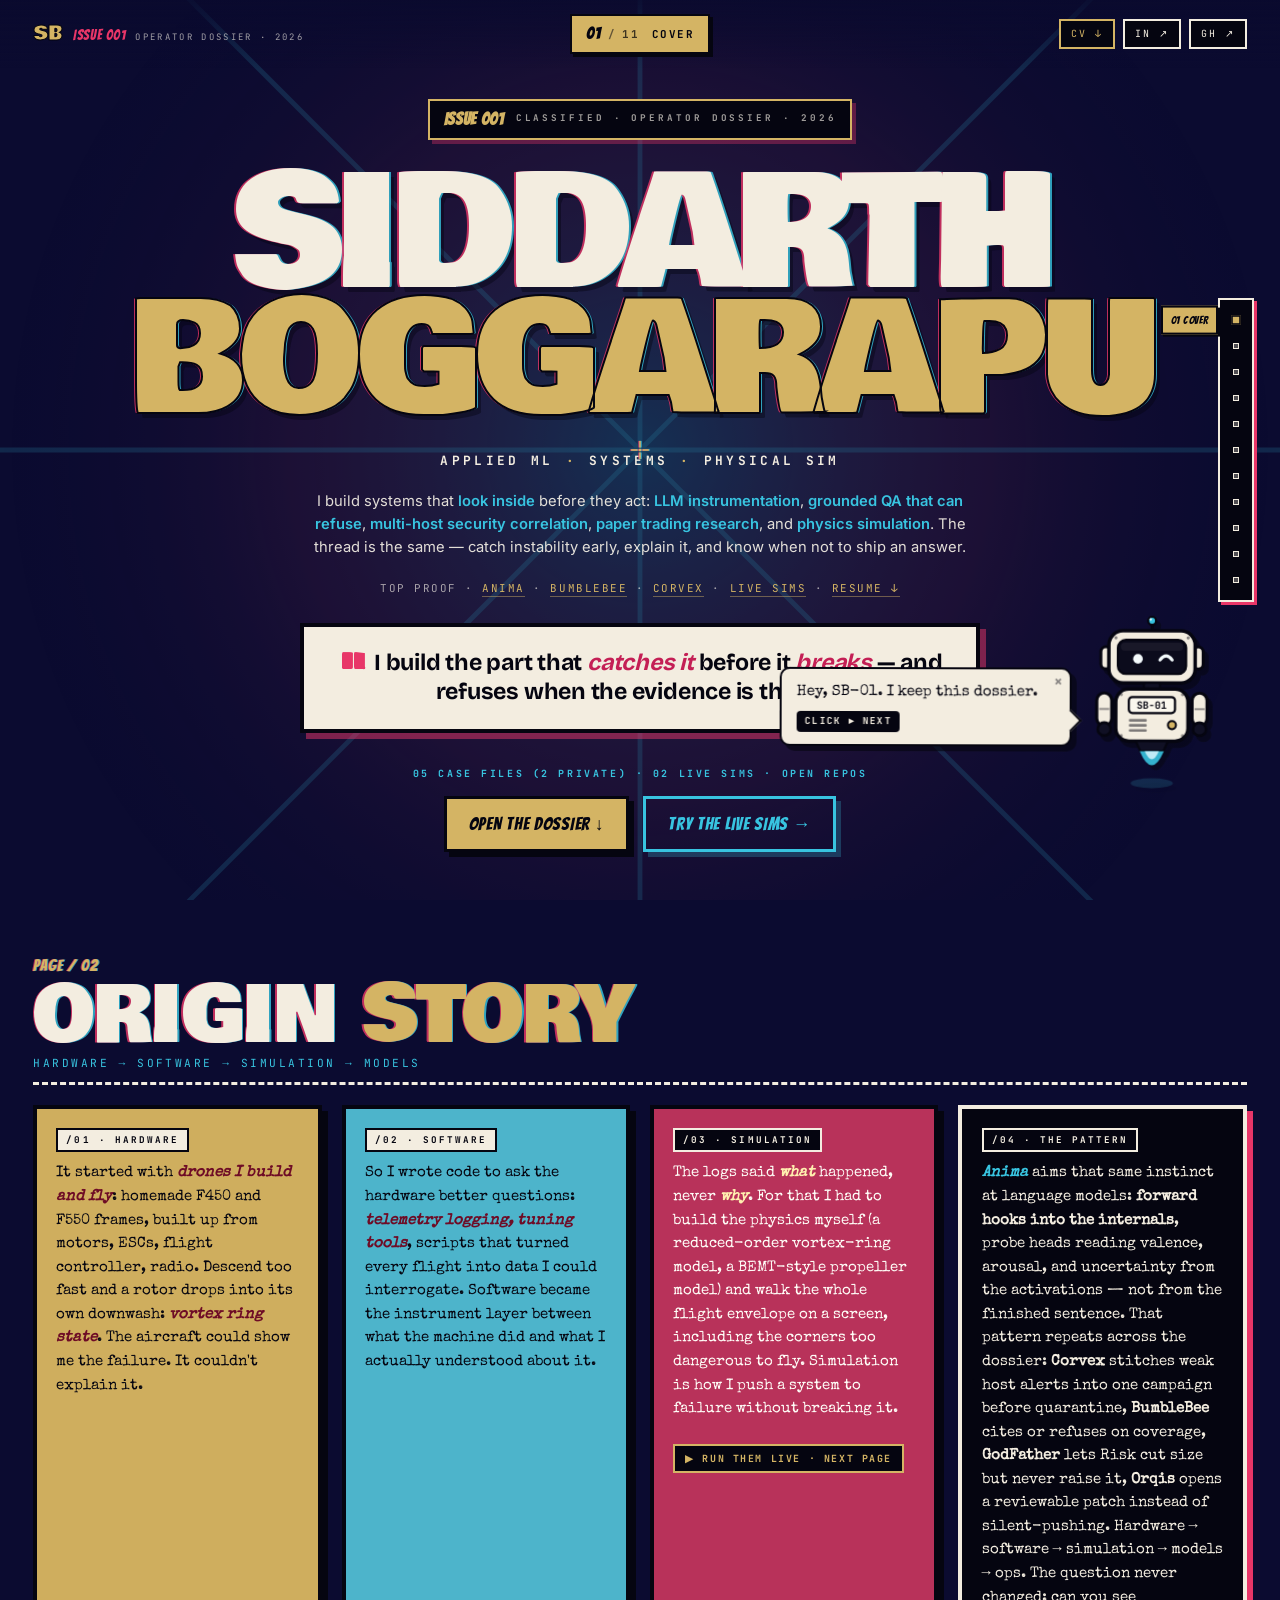
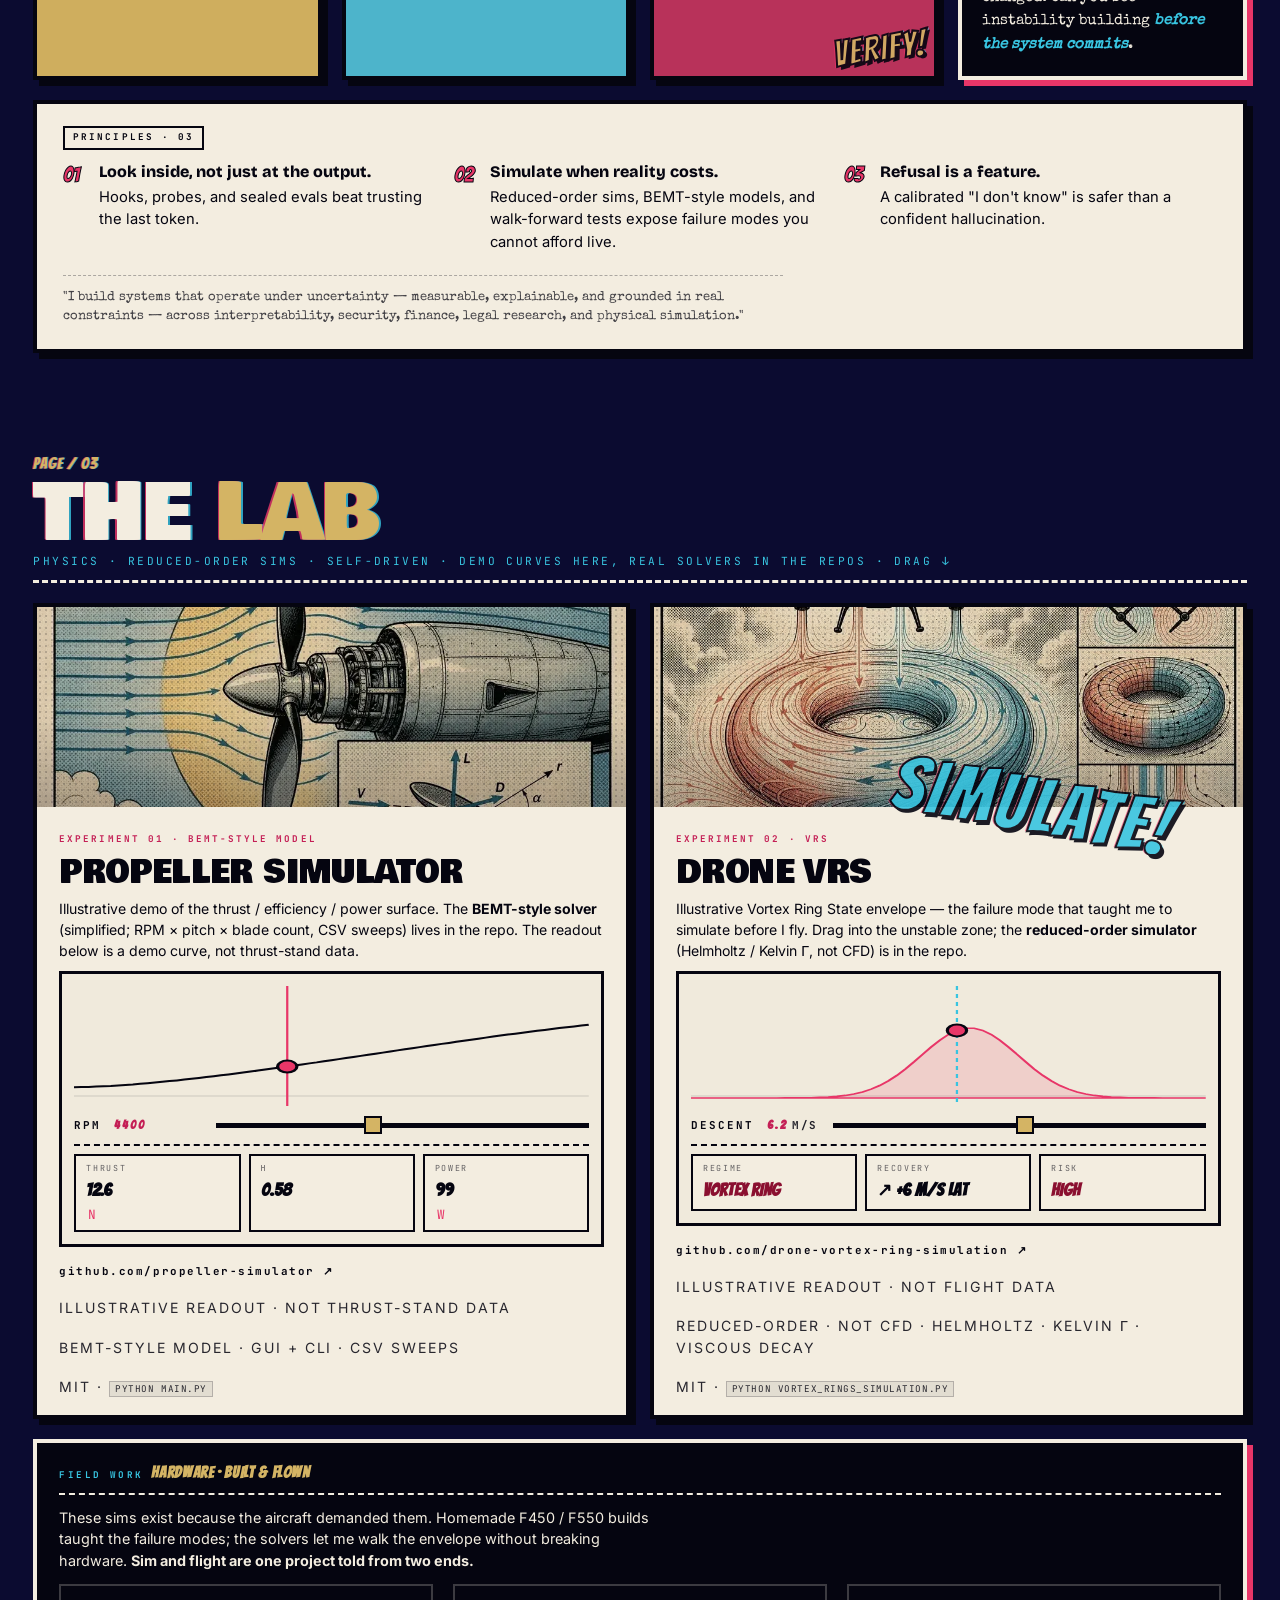
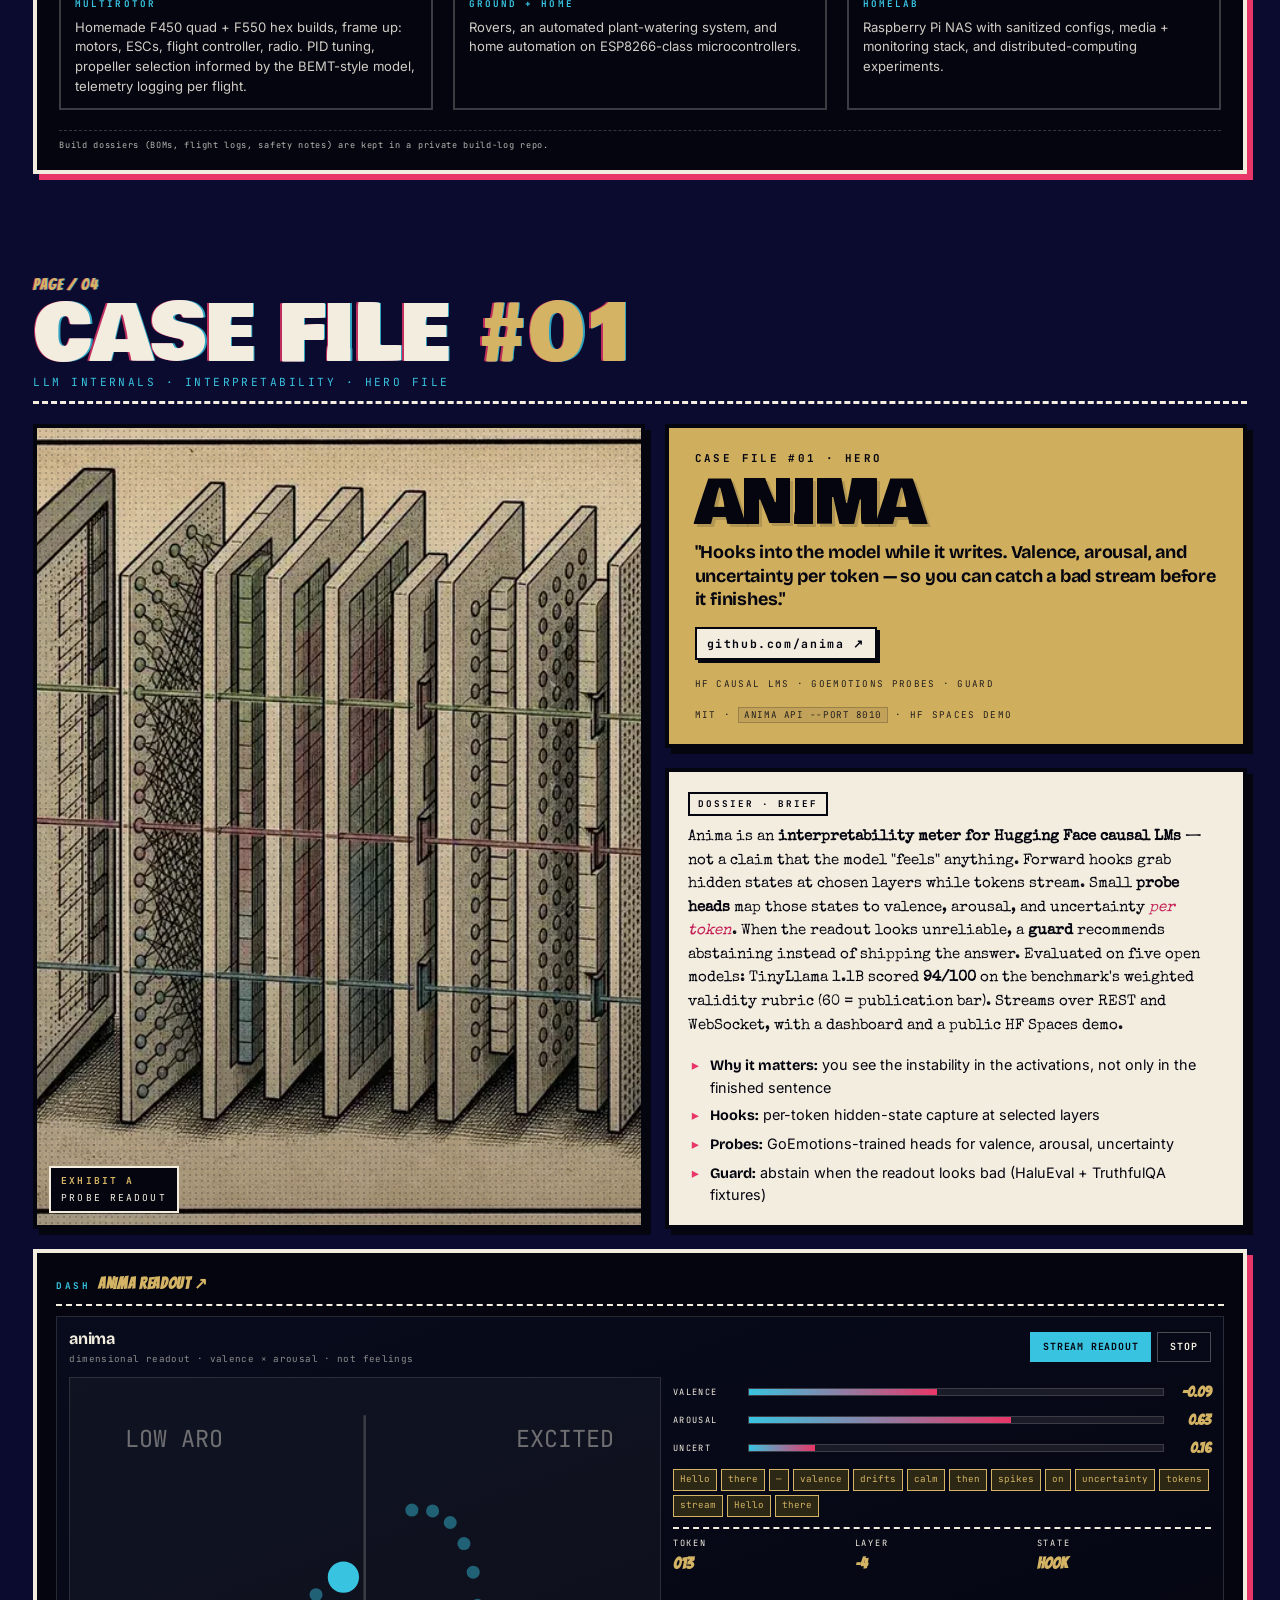
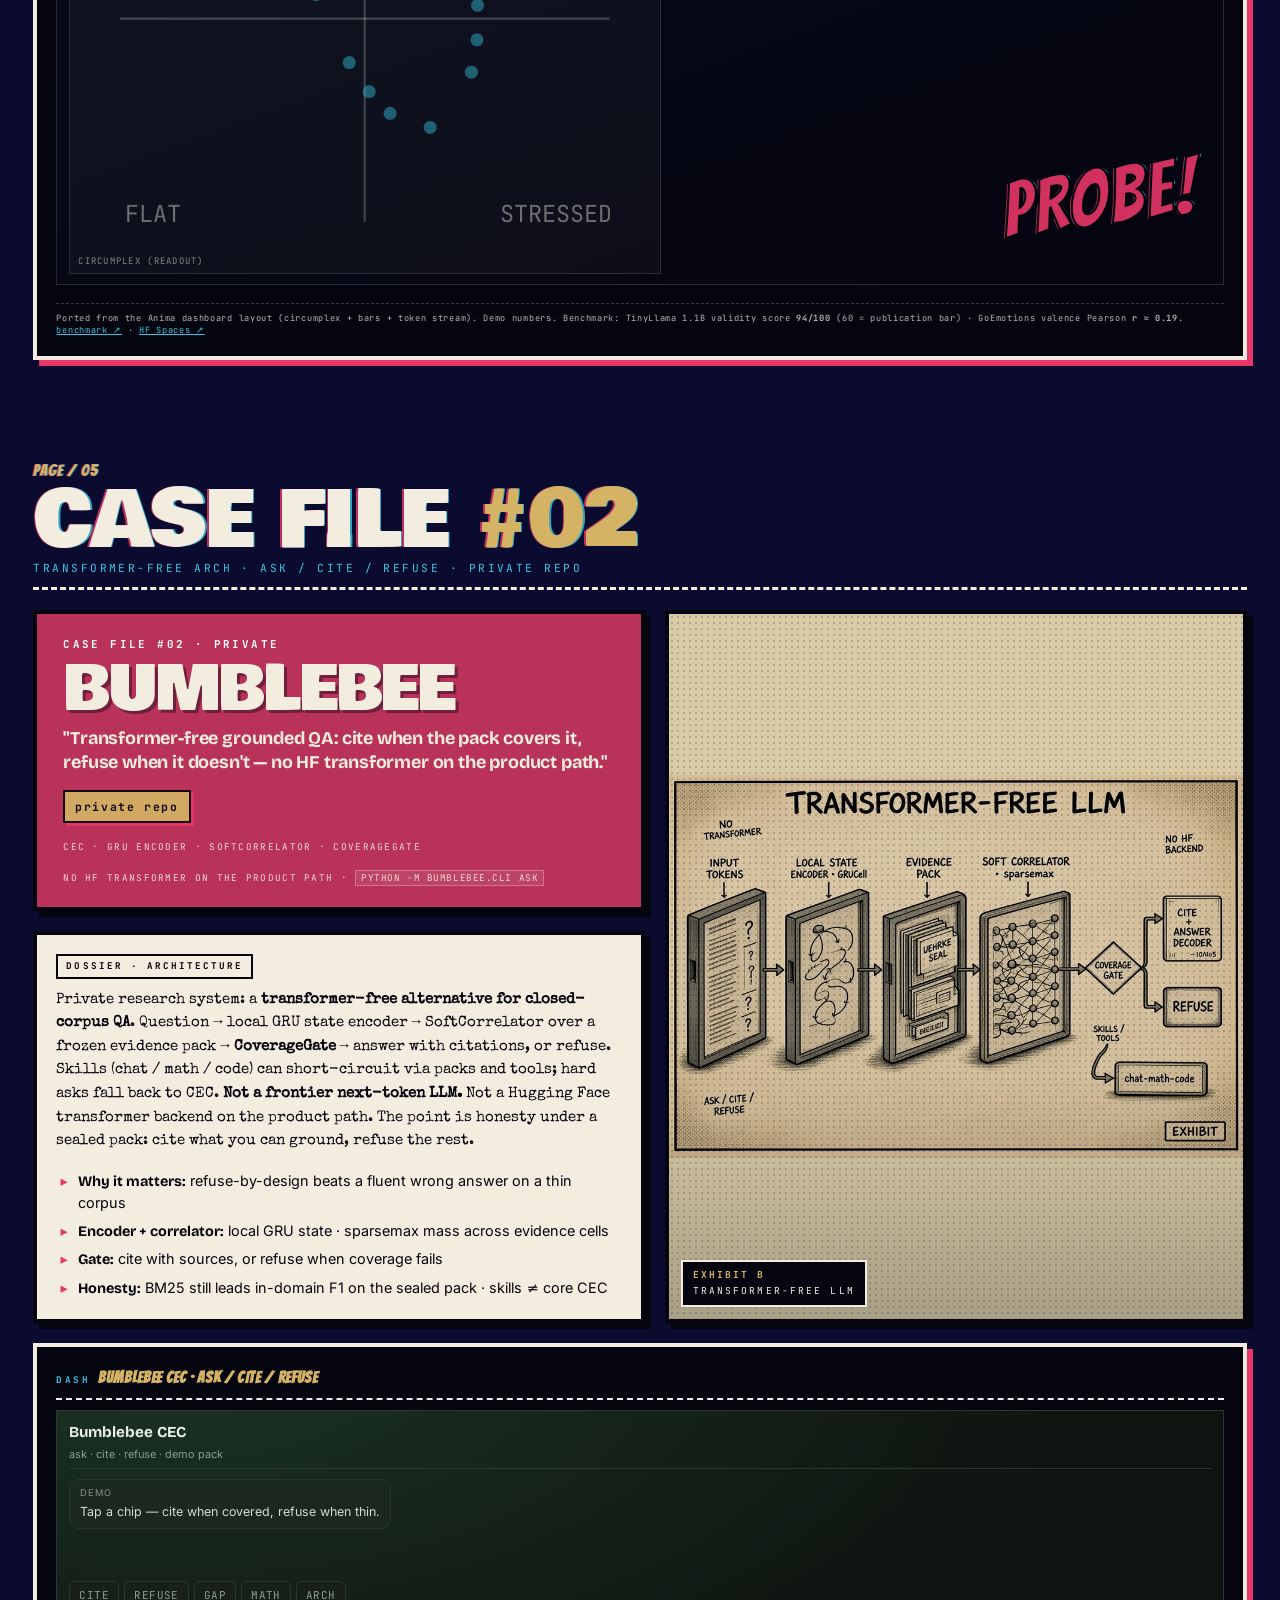
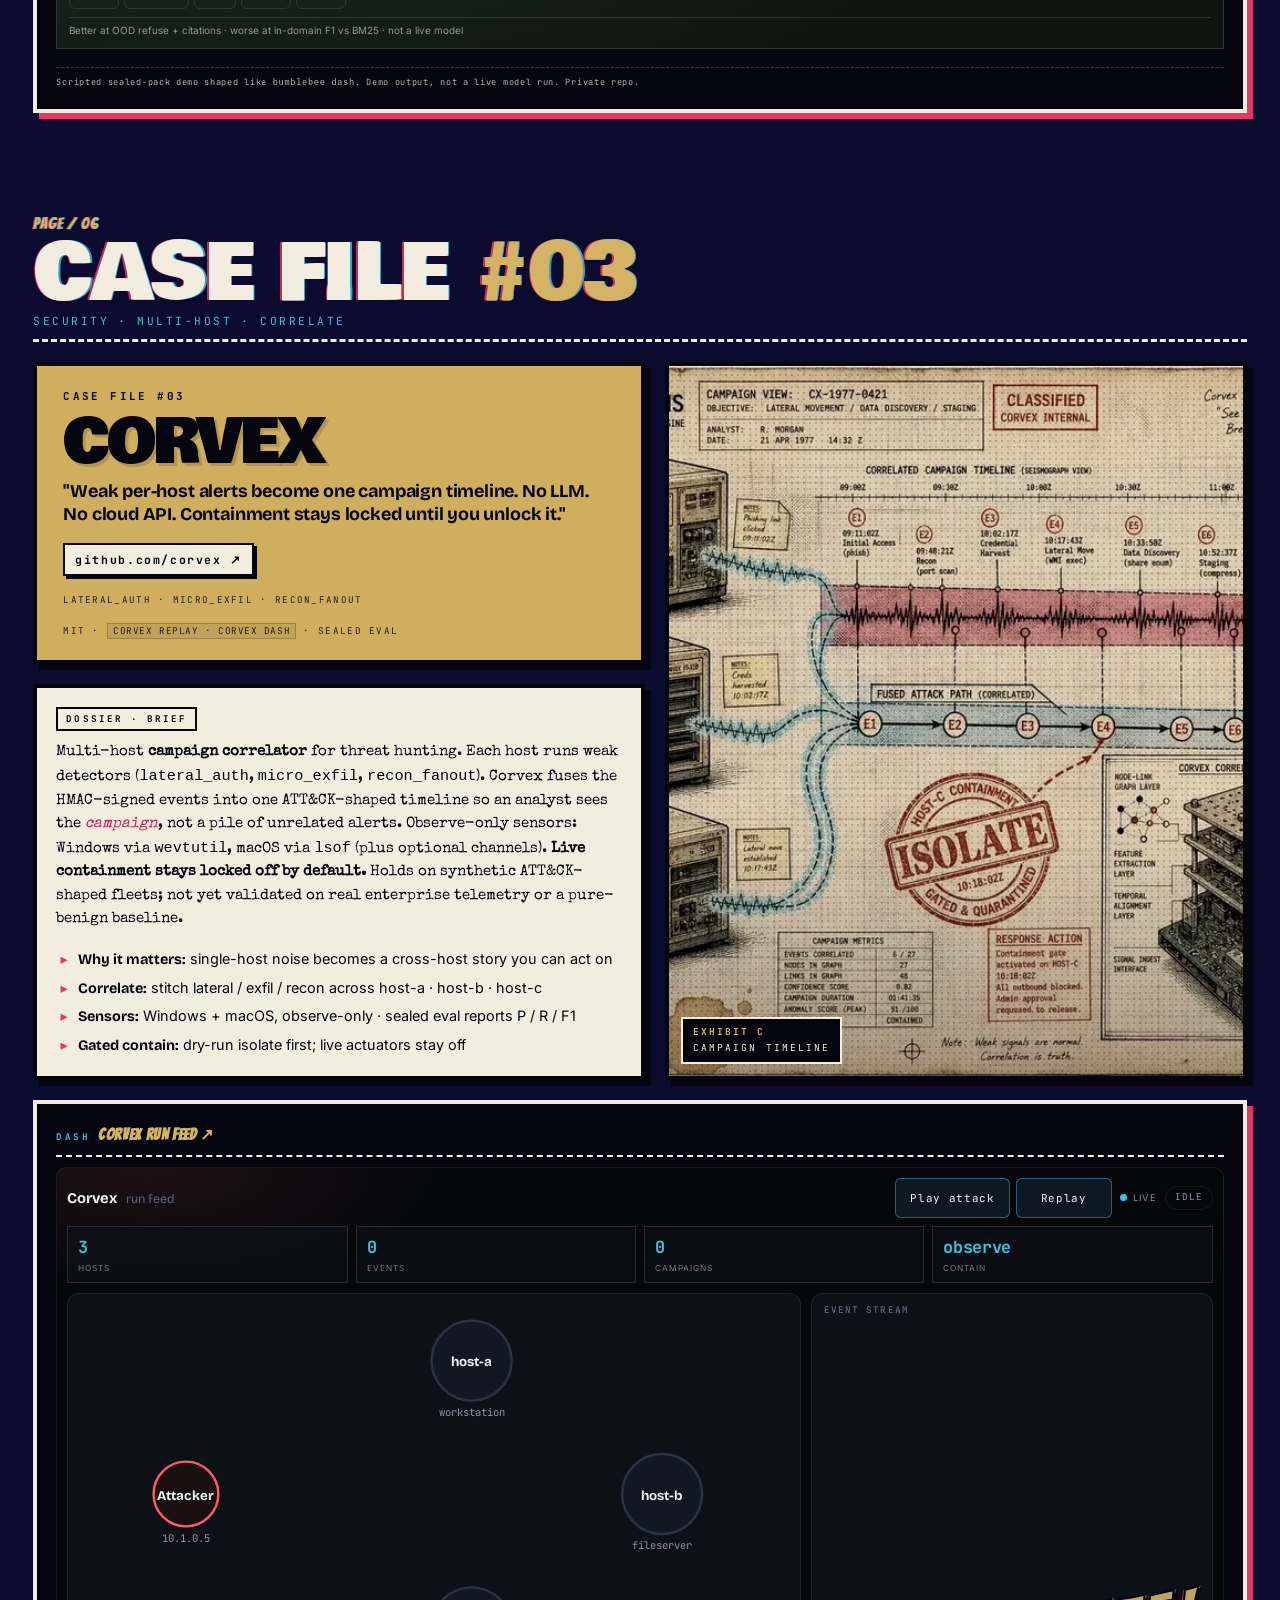
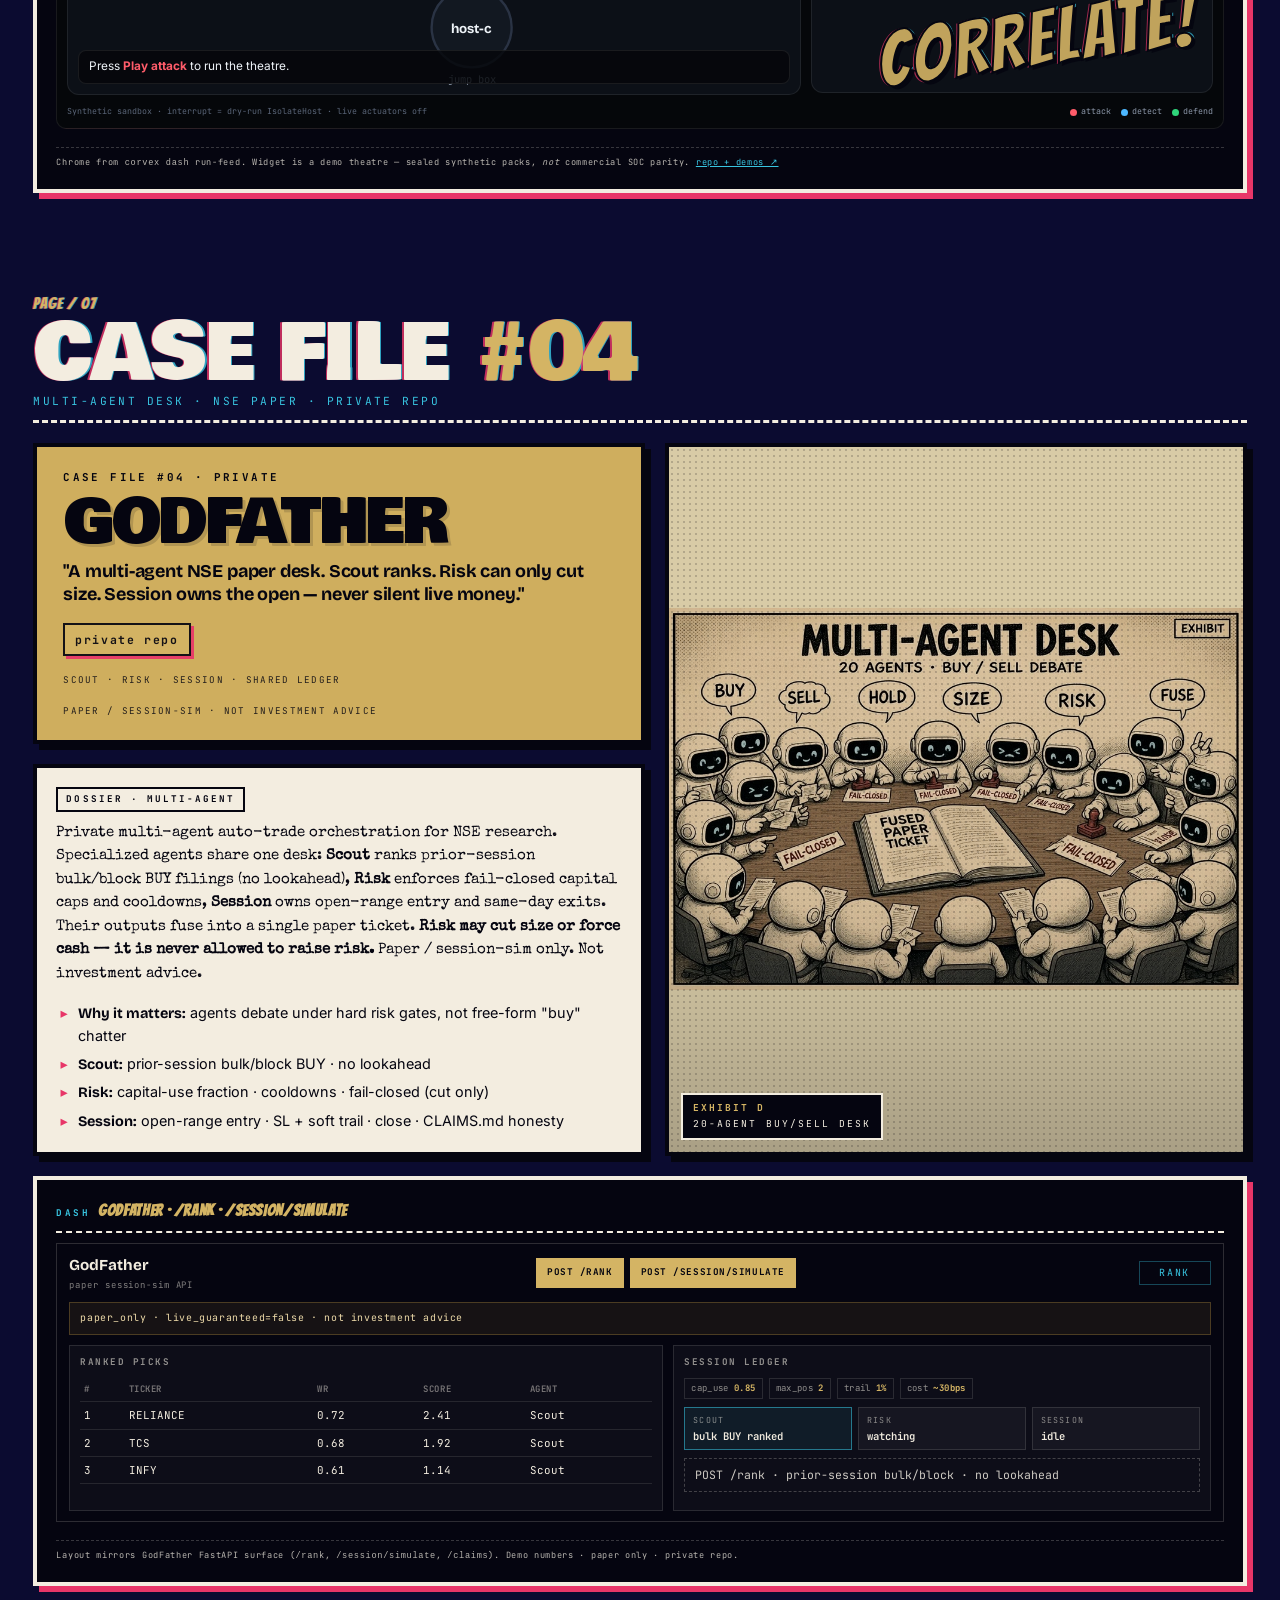
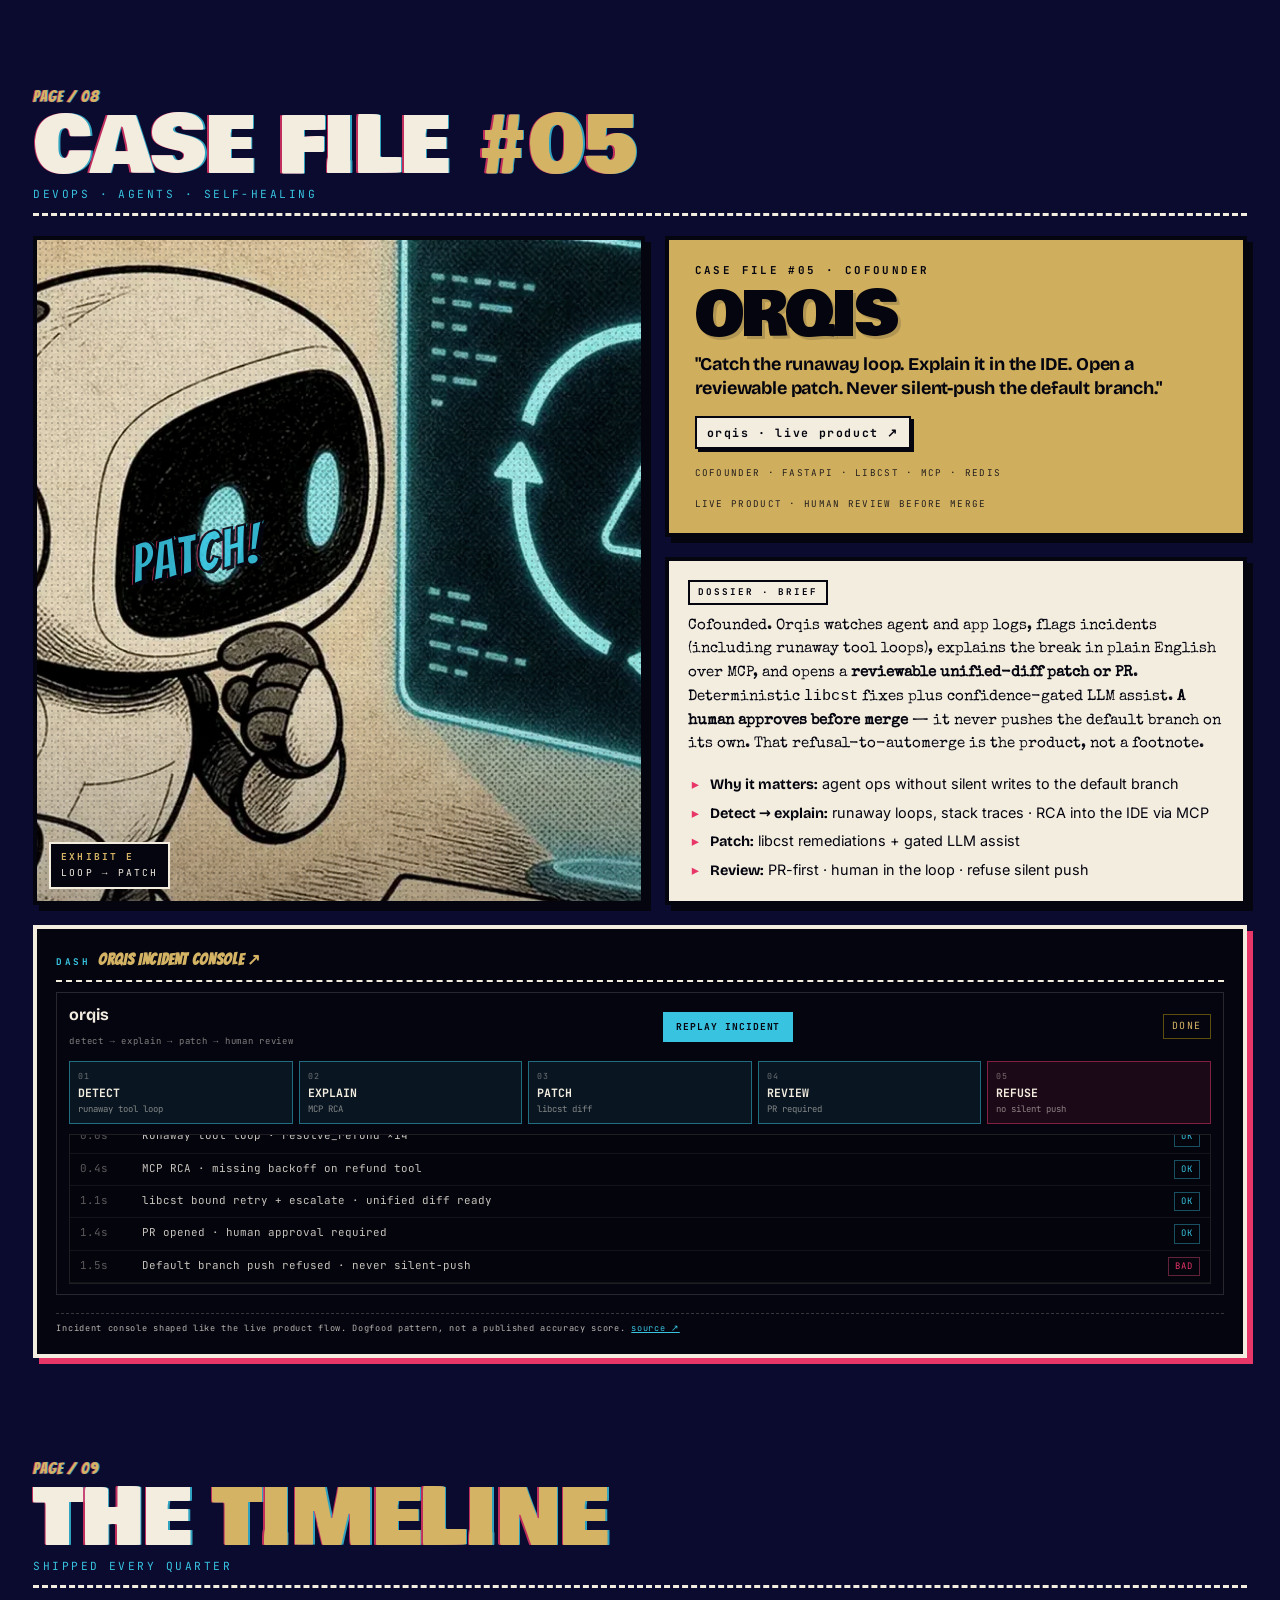
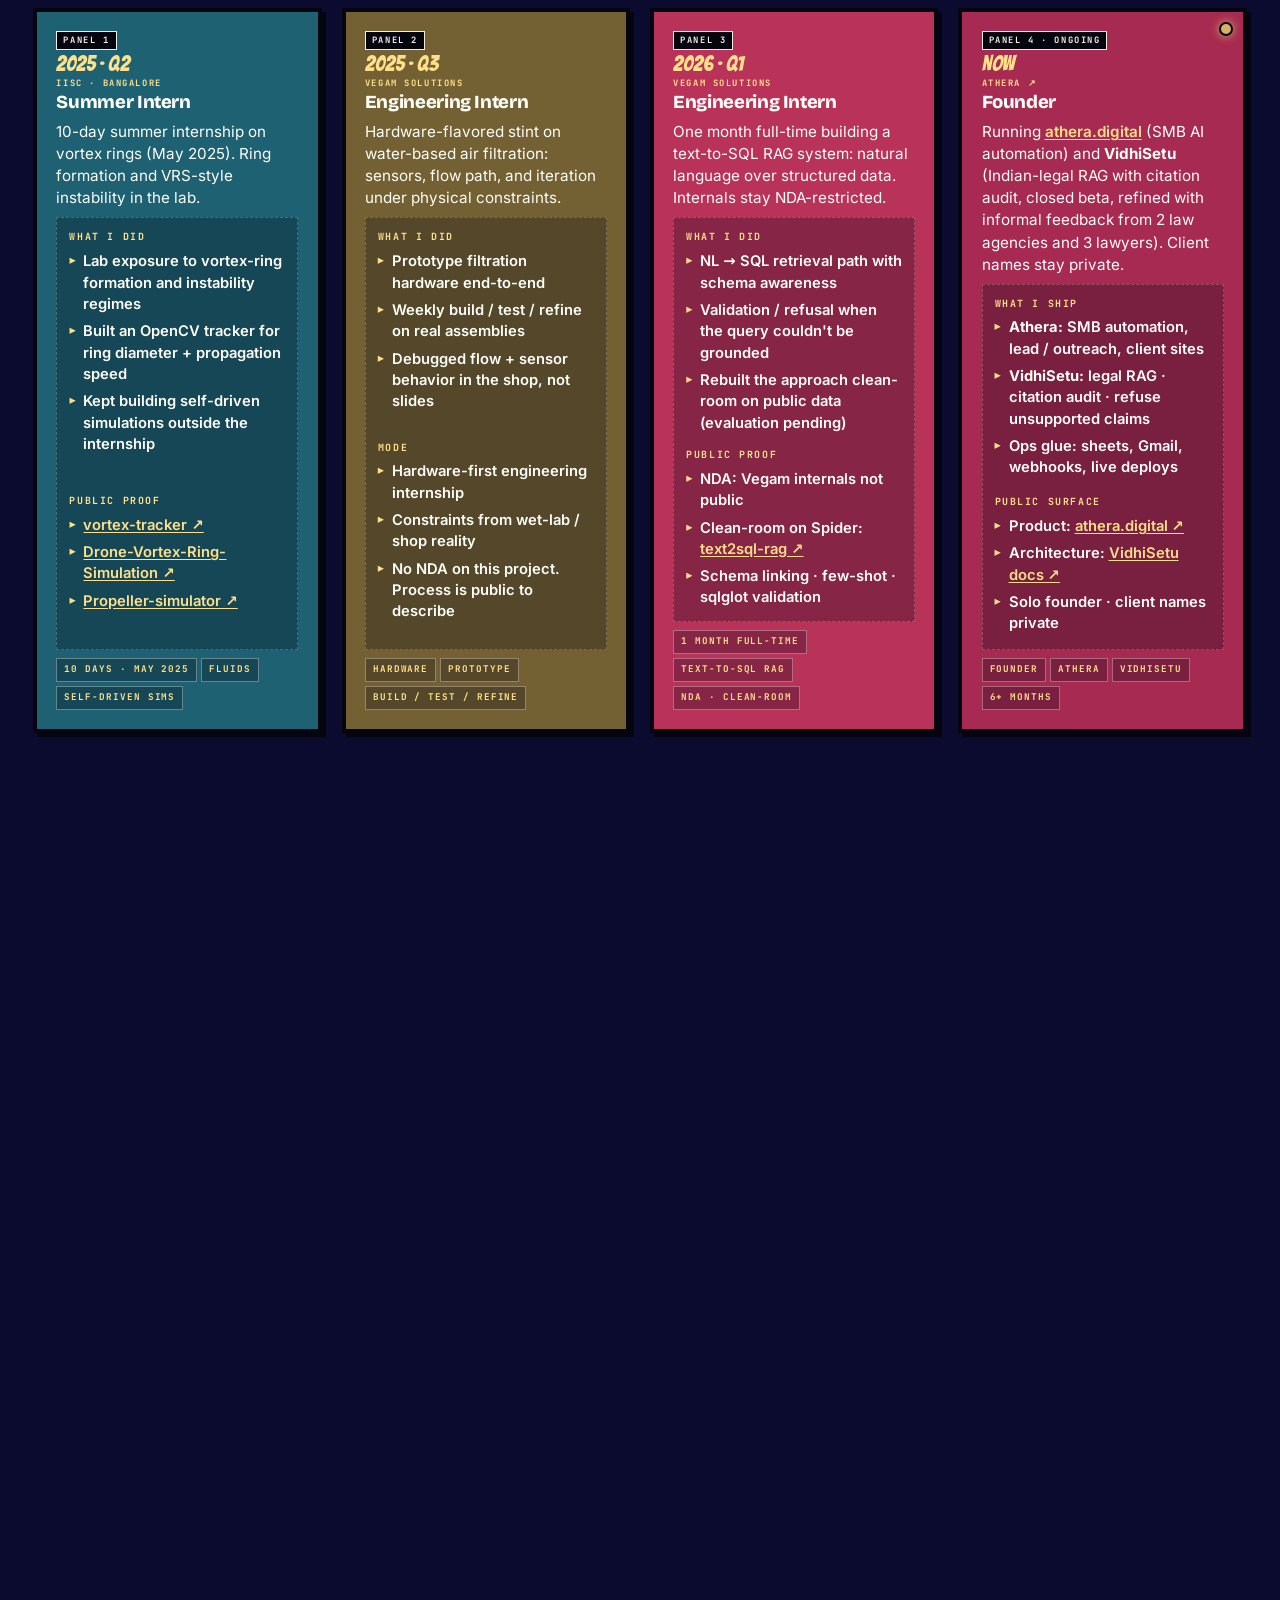
==== commit 4f4430e6: "Drop Bumblebee parameter count until the current run is committed" ====
--- a/index.html
+++ b/index.html
@@ -156,7 +156,7 @@
     </div>
 
     <div class="hud-tools">
-      <a href="assets/Siddarth_Boggarapu_Resume.pdf?v=6" target="_blank" rel="noopener noreferrer" class="hud-btn hud-btn-cv" data-cur="resume">CV ↓</a>
+      <a href="assets/Siddarth_Boggarapu_Resume.pdf?v=7" target="_blank" rel="noopener noreferrer" class="hud-btn hud-btn-cv" data-cur="resume">CV ↓</a>
       <a href="https://www.linkedin.com/in/siddarth-boggarapu-12411339b/" target="_blank" rel="noopener noreferrer" class="hud-btn" data-cur="linkedin">IN ↗</a>
       <a href="https://github.com/Siddarthb07" target="_blank" rel="noopener noreferrer" class="hud-btn" data-cur="github">GH ↗</a>
     </div>
@@ -224,7 +224,7 @@
       </p>
 
       <p class="cover-proof">
-        Top proof · <a href="#case-1" data-jump="3" data-cur="anima">Anima</a> · <a href="#case-2" data-jump="4" data-cur="bumblebee">BumbleBee</a> · <a href="#case-3" data-jump="5" data-cur="corvex">Corvex</a> · <a href="#lab" data-jump="2" data-cur="lab">live sims</a> · <a href="assets/Siddarth_Boggarapu_Resume.pdf?v=6" target="_blank" rel="noopener noreferrer" data-cur="resume">resume ↓</a>
+        Top proof · <a href="#case-1" data-jump="3" data-cur="anima">Anima</a> · <a href="#case-2" data-jump="4" data-cur="bumblebee">BumbleBee</a> · <a href="#case-3" data-jump="5" data-cur="corvex">Corvex</a> · <a href="#lab" data-jump="2" data-cur="lab">live sims</a> · <a href="assets/Siddarth_Boggarapu_Resume.pdf?v=7" target="_blank" rel="noopener noreferrer" data-cur="resume">resume ↓</a>
       </p>
 
       <div class="cover-quote">
@@ -528,7 +528,7 @@
             private repo
           </span>
           <p class="case-proof">CEC · GRU encoder · SoftCorrelator · CoverageGate</p>
-          <p class="case-proof">~24M params · no HF transformer on the product path · <code>python -m bumblebee.cli ask</code></p>
+          <p class="case-proof">no HF transformer on the product path · <code>python -m bumblebee.cli ask</code></p>
         </div>
 
         <div class="panel narr panel-paper">
@@ -1138,7 +1138,7 @@
           <span class="sf-dot">·</span>
           <a href="https://www.linkedin.com/in/siddarth-boggarapu-12411339b/" target="_blank" rel="noopener noreferrer" data-cur="linkedin">LINKEDIN <i>↗</i></a>
           <span class="sf-dot">·</span>
-          <a href="assets/Siddarth_Boggarapu_Resume.pdf?v=6" target="_blank" rel="noopener noreferrer" data-cur="resume">RESUME <i>↓</i></a>
+          <a href="assets/Siddarth_Boggarapu_Resume.pdf?v=7" target="_blank" rel="noopener noreferrer" data-cur="resume">RESUME <i>↓</i></a>
           <span class="sf-dot">·</span>
           <a href="mailto:siddarthb078@gmail.com" data-cur="email">EMAIL <i>↗</i></a>
         </div>
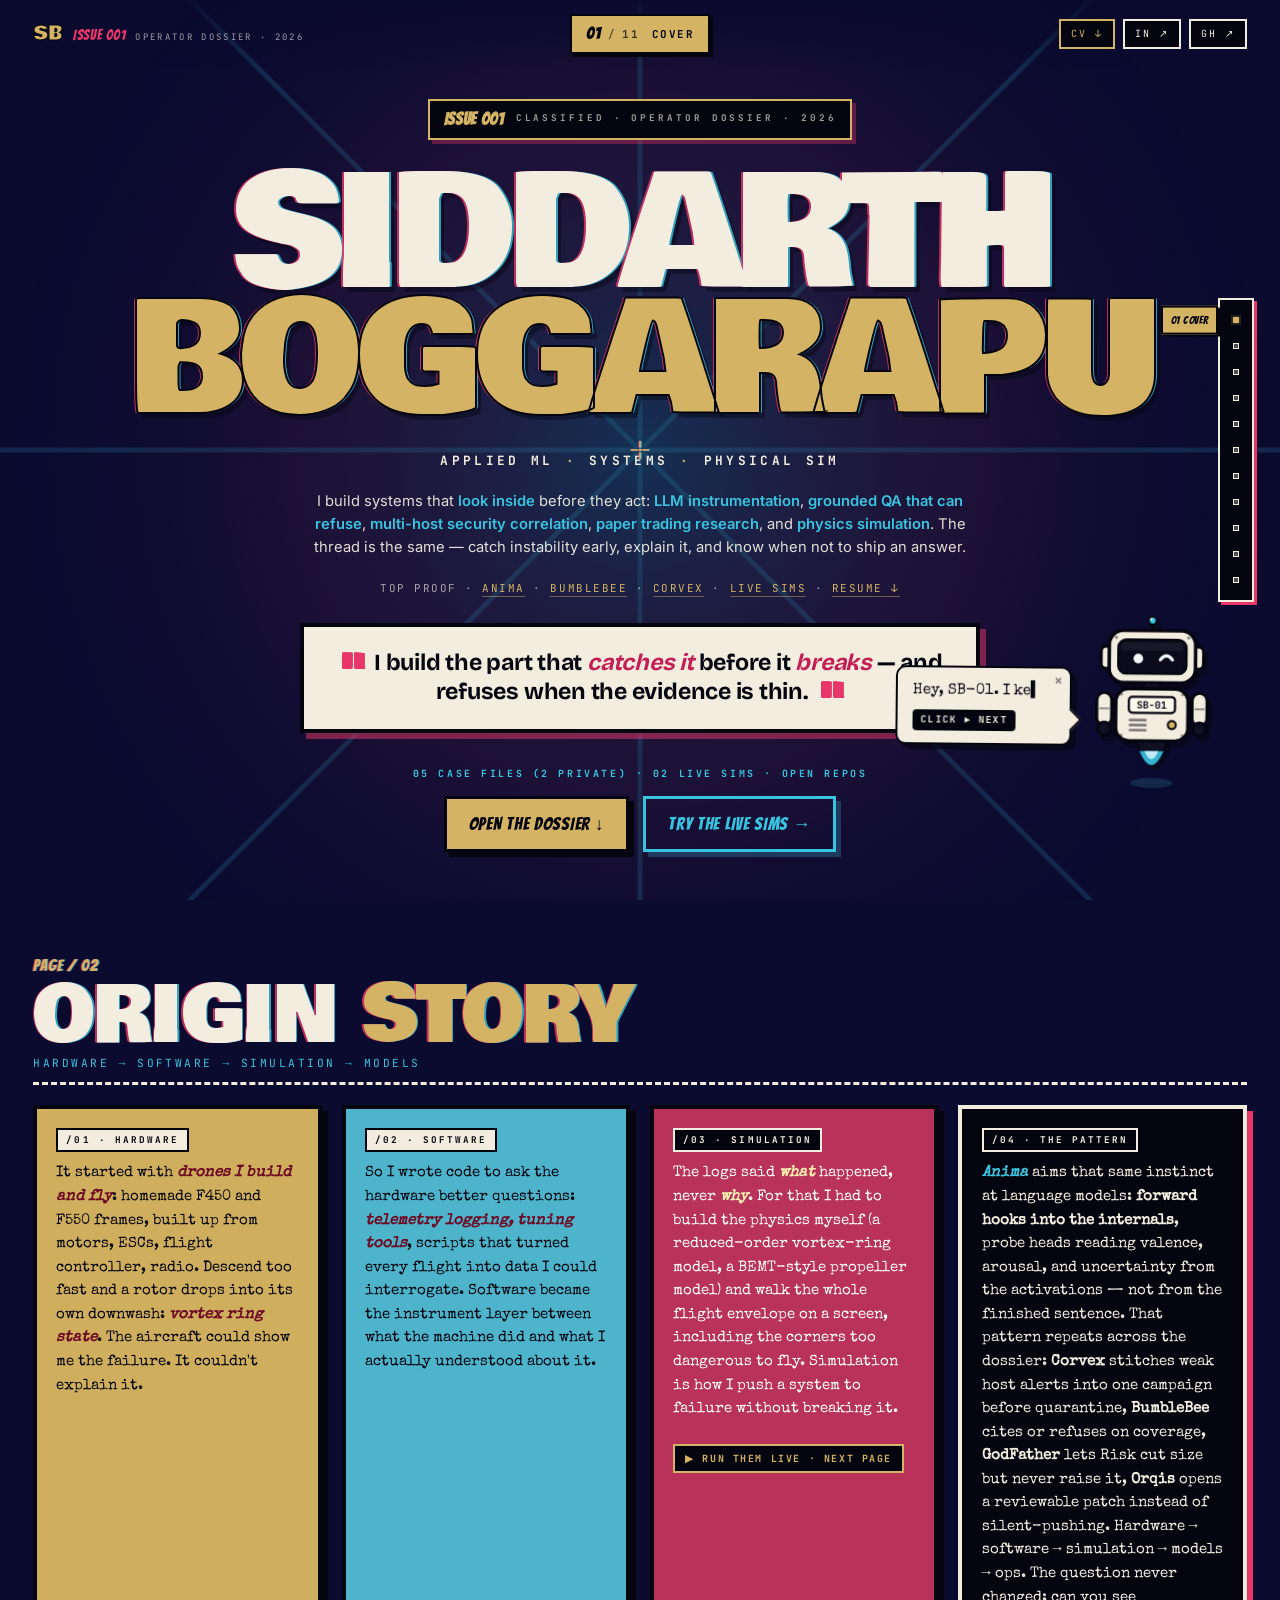
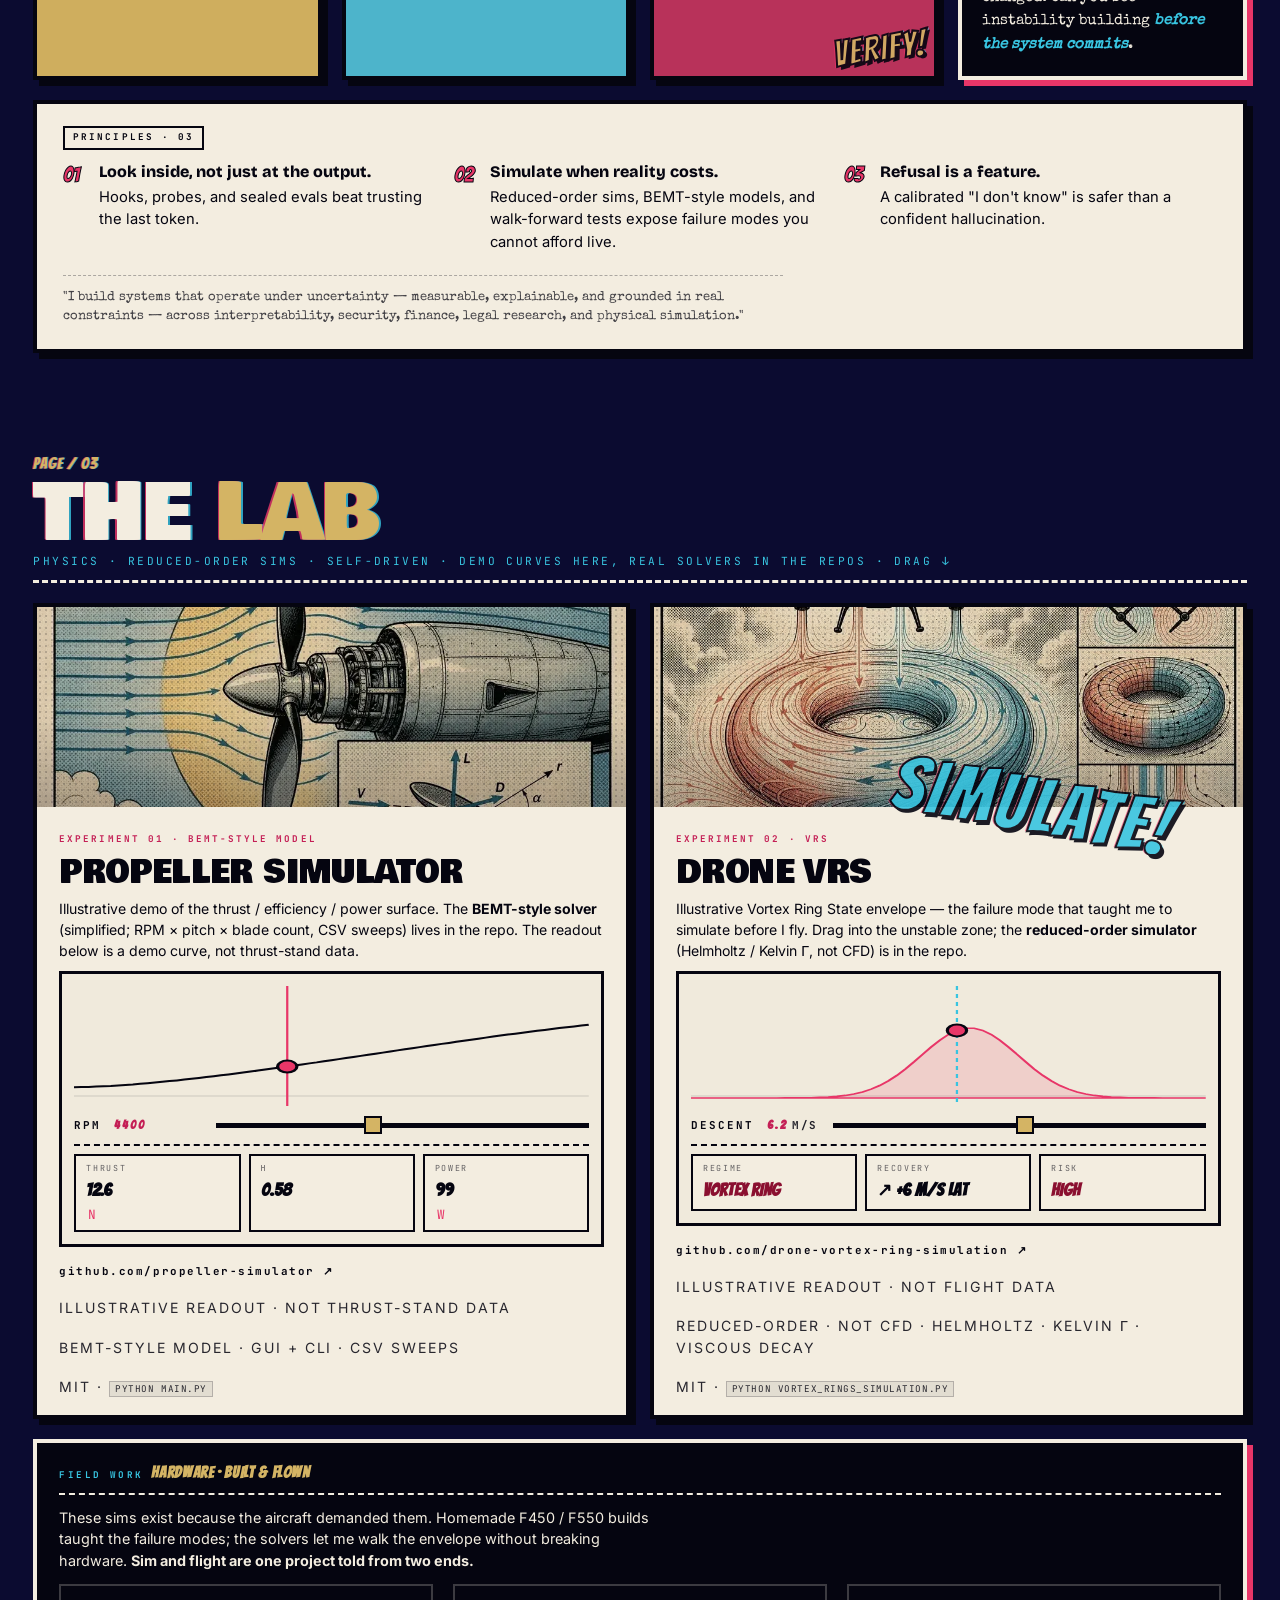
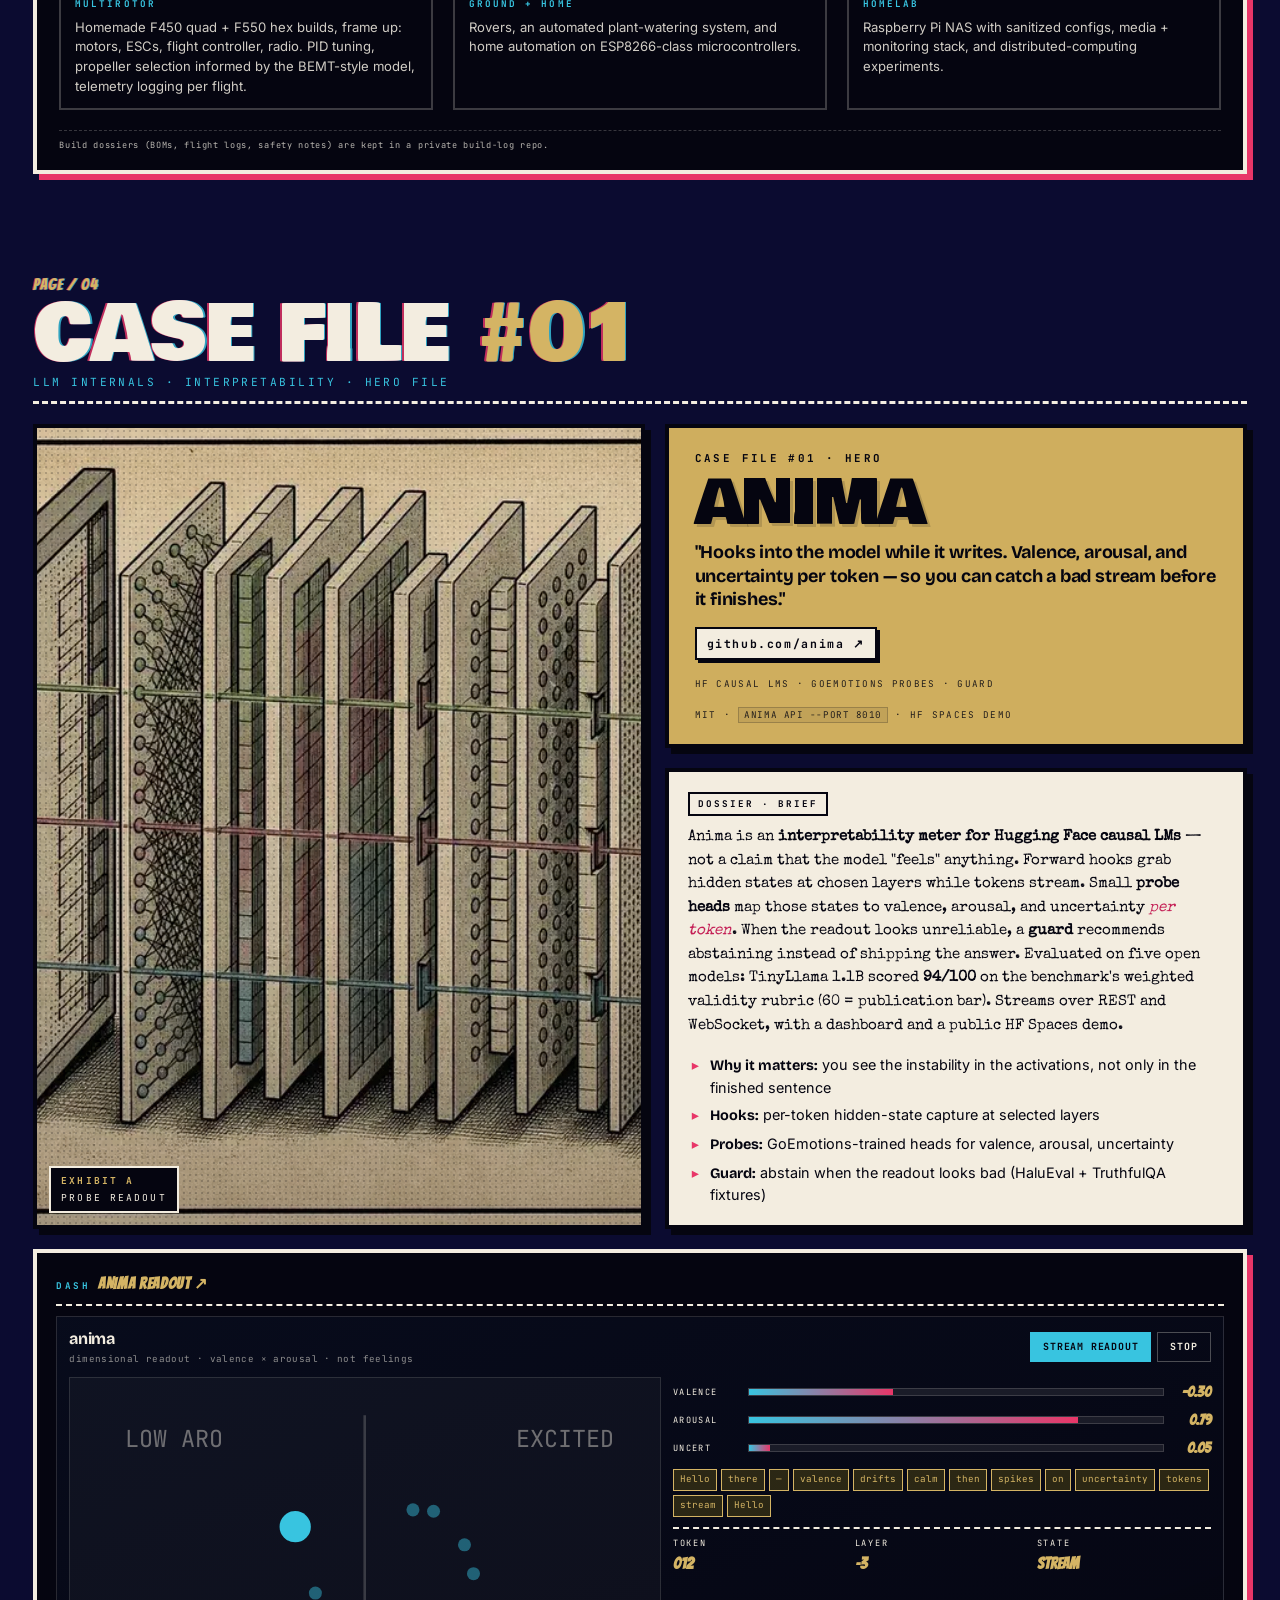
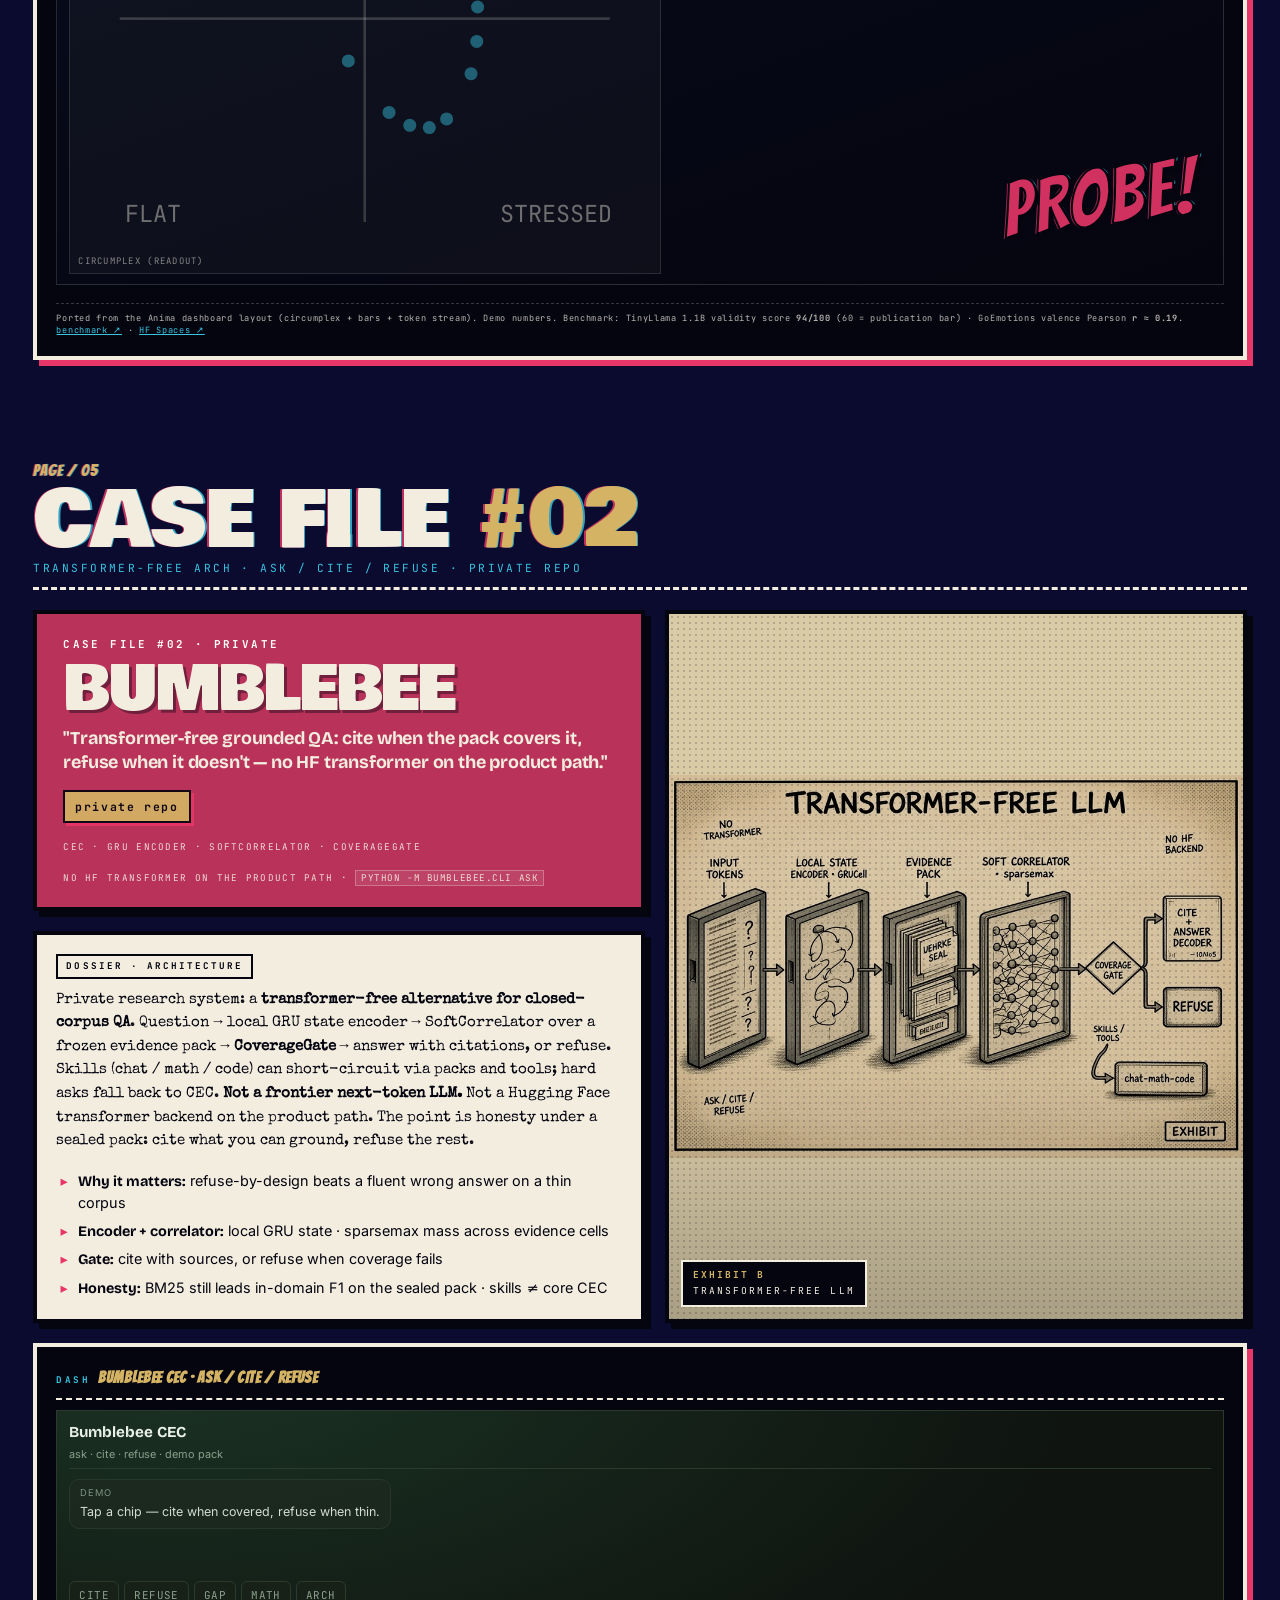
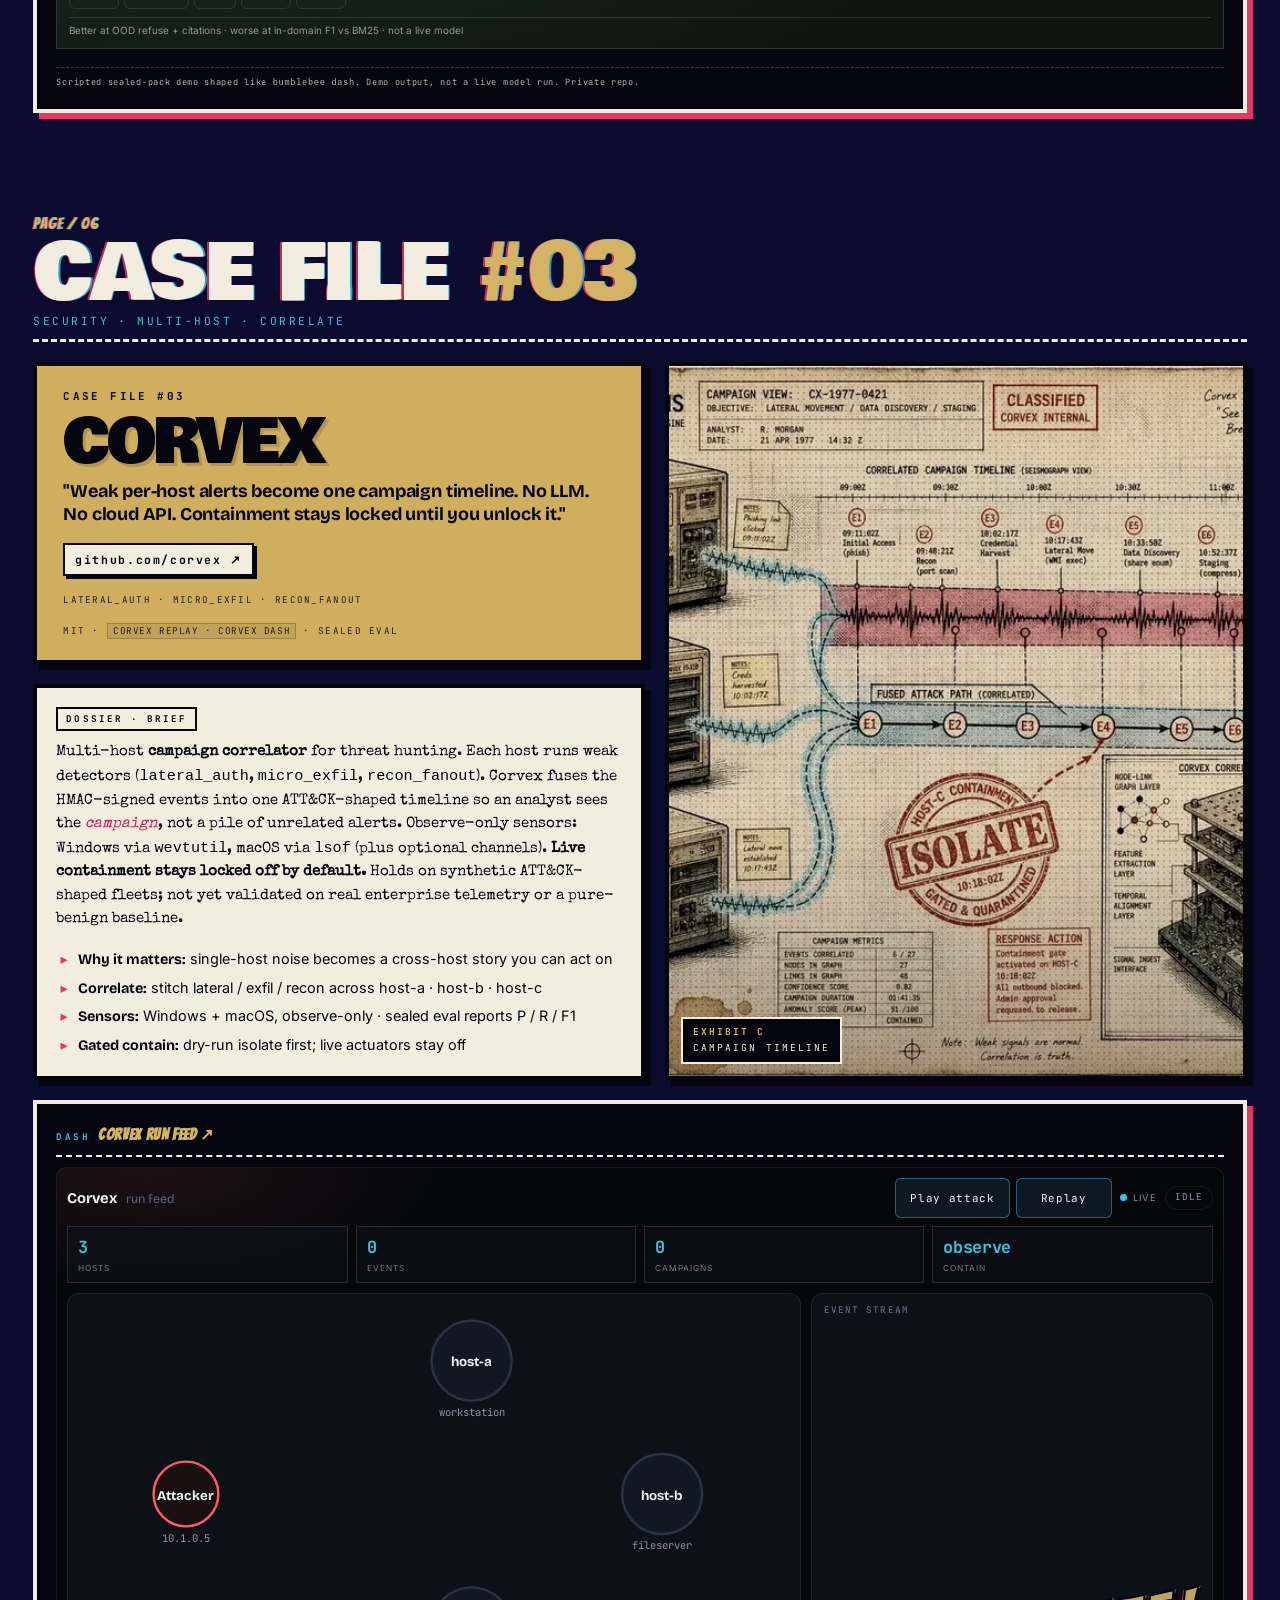
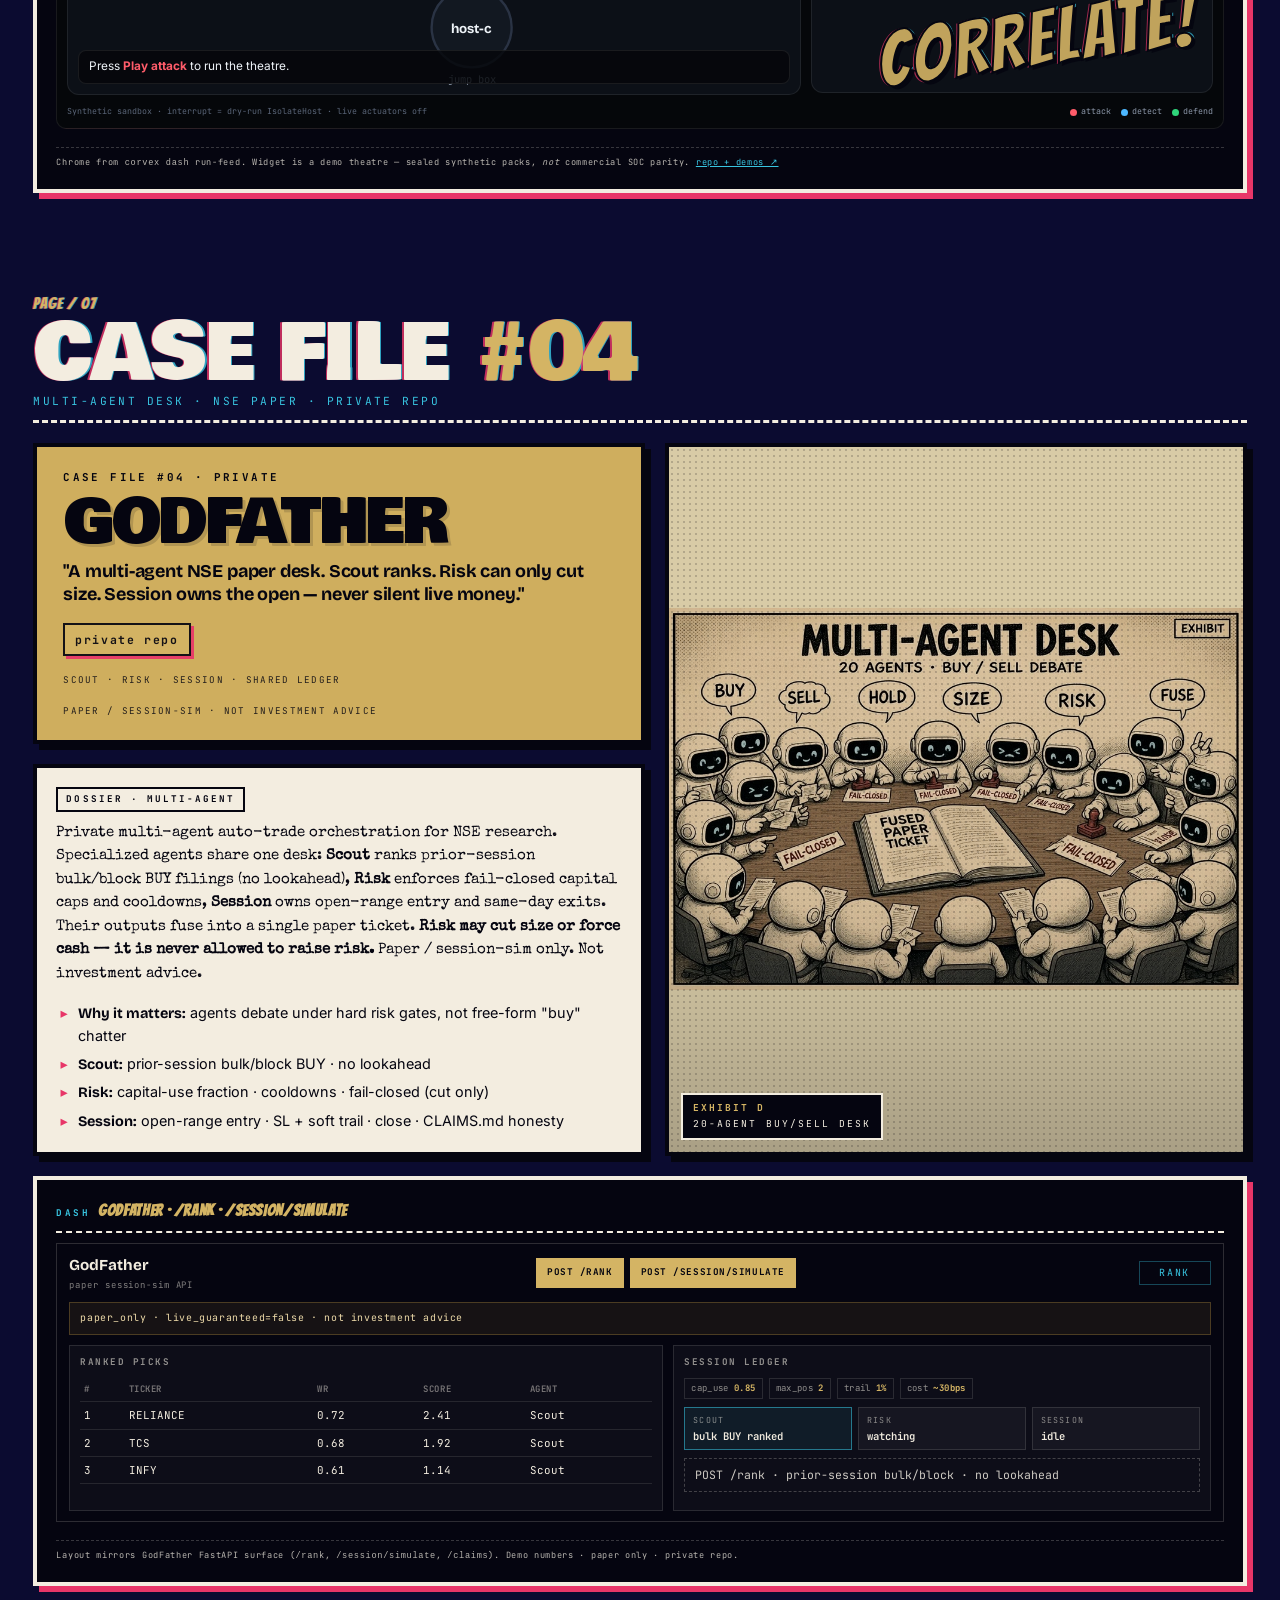
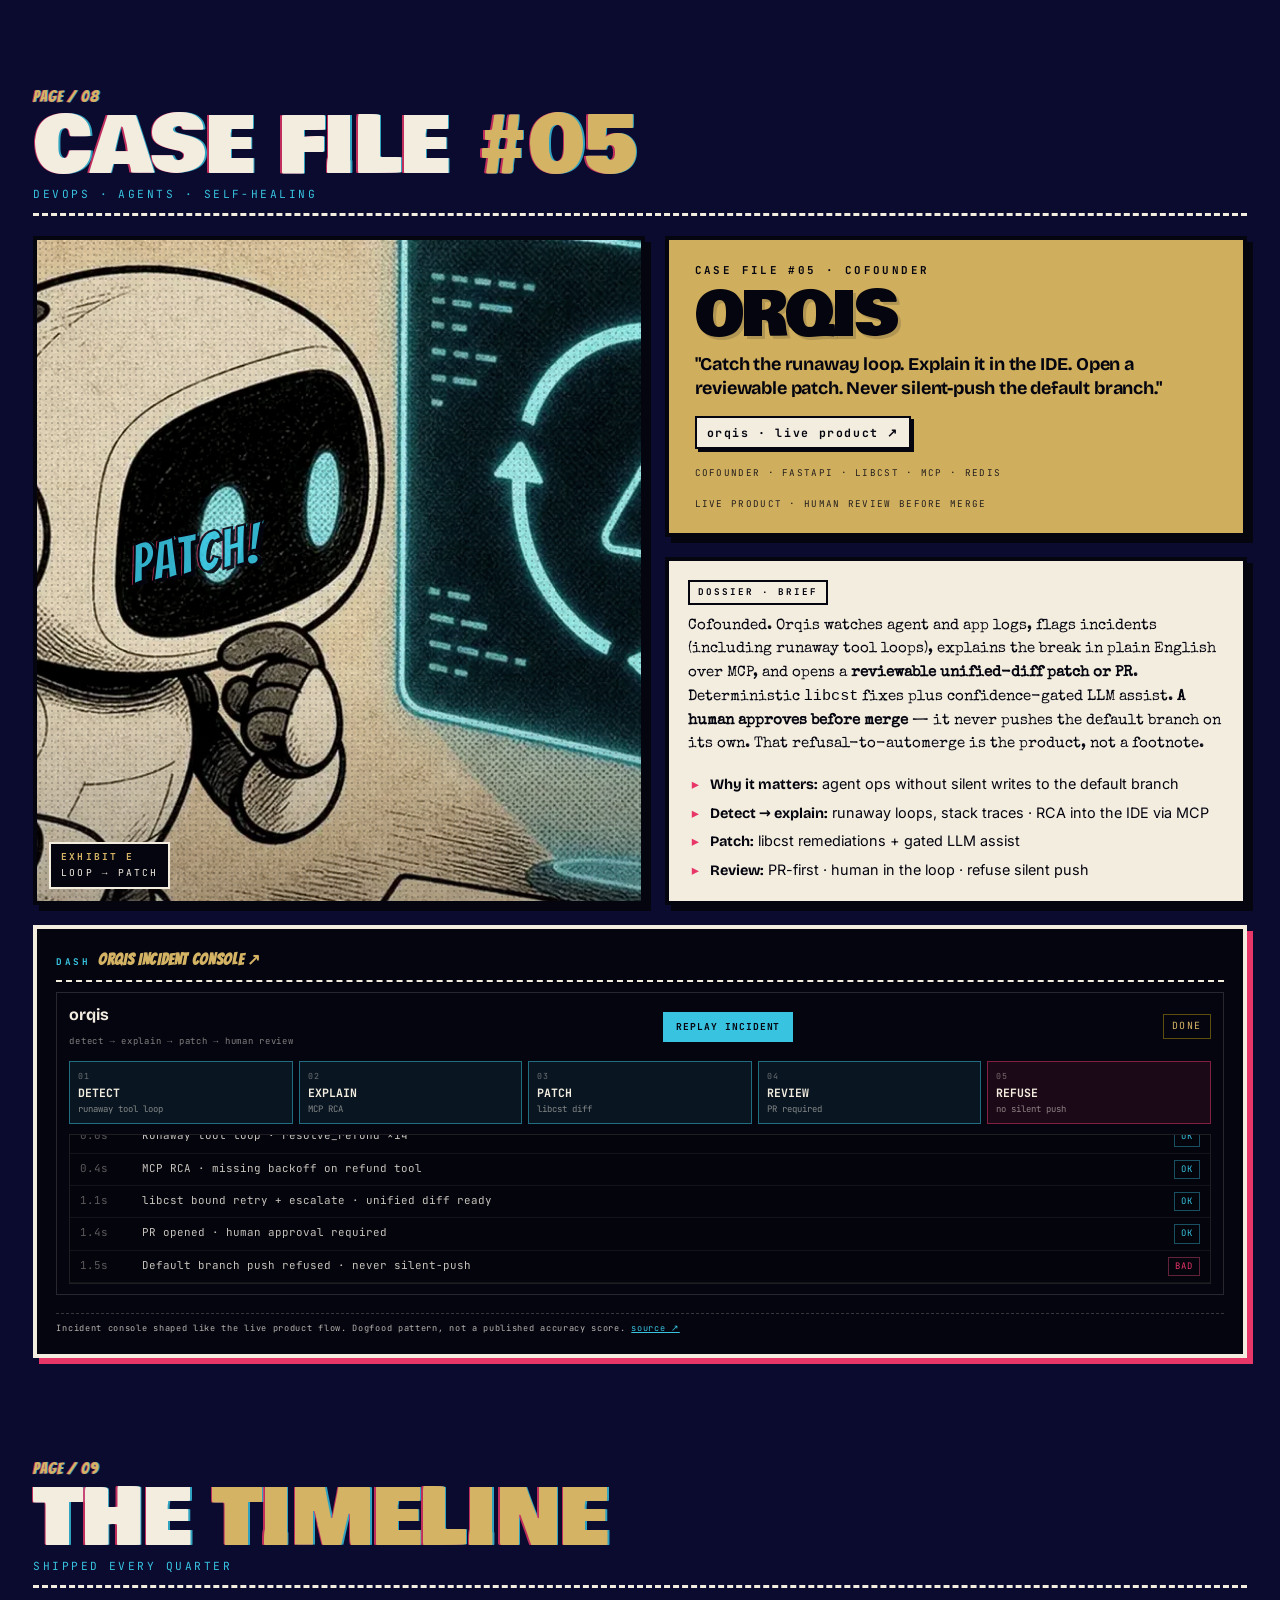
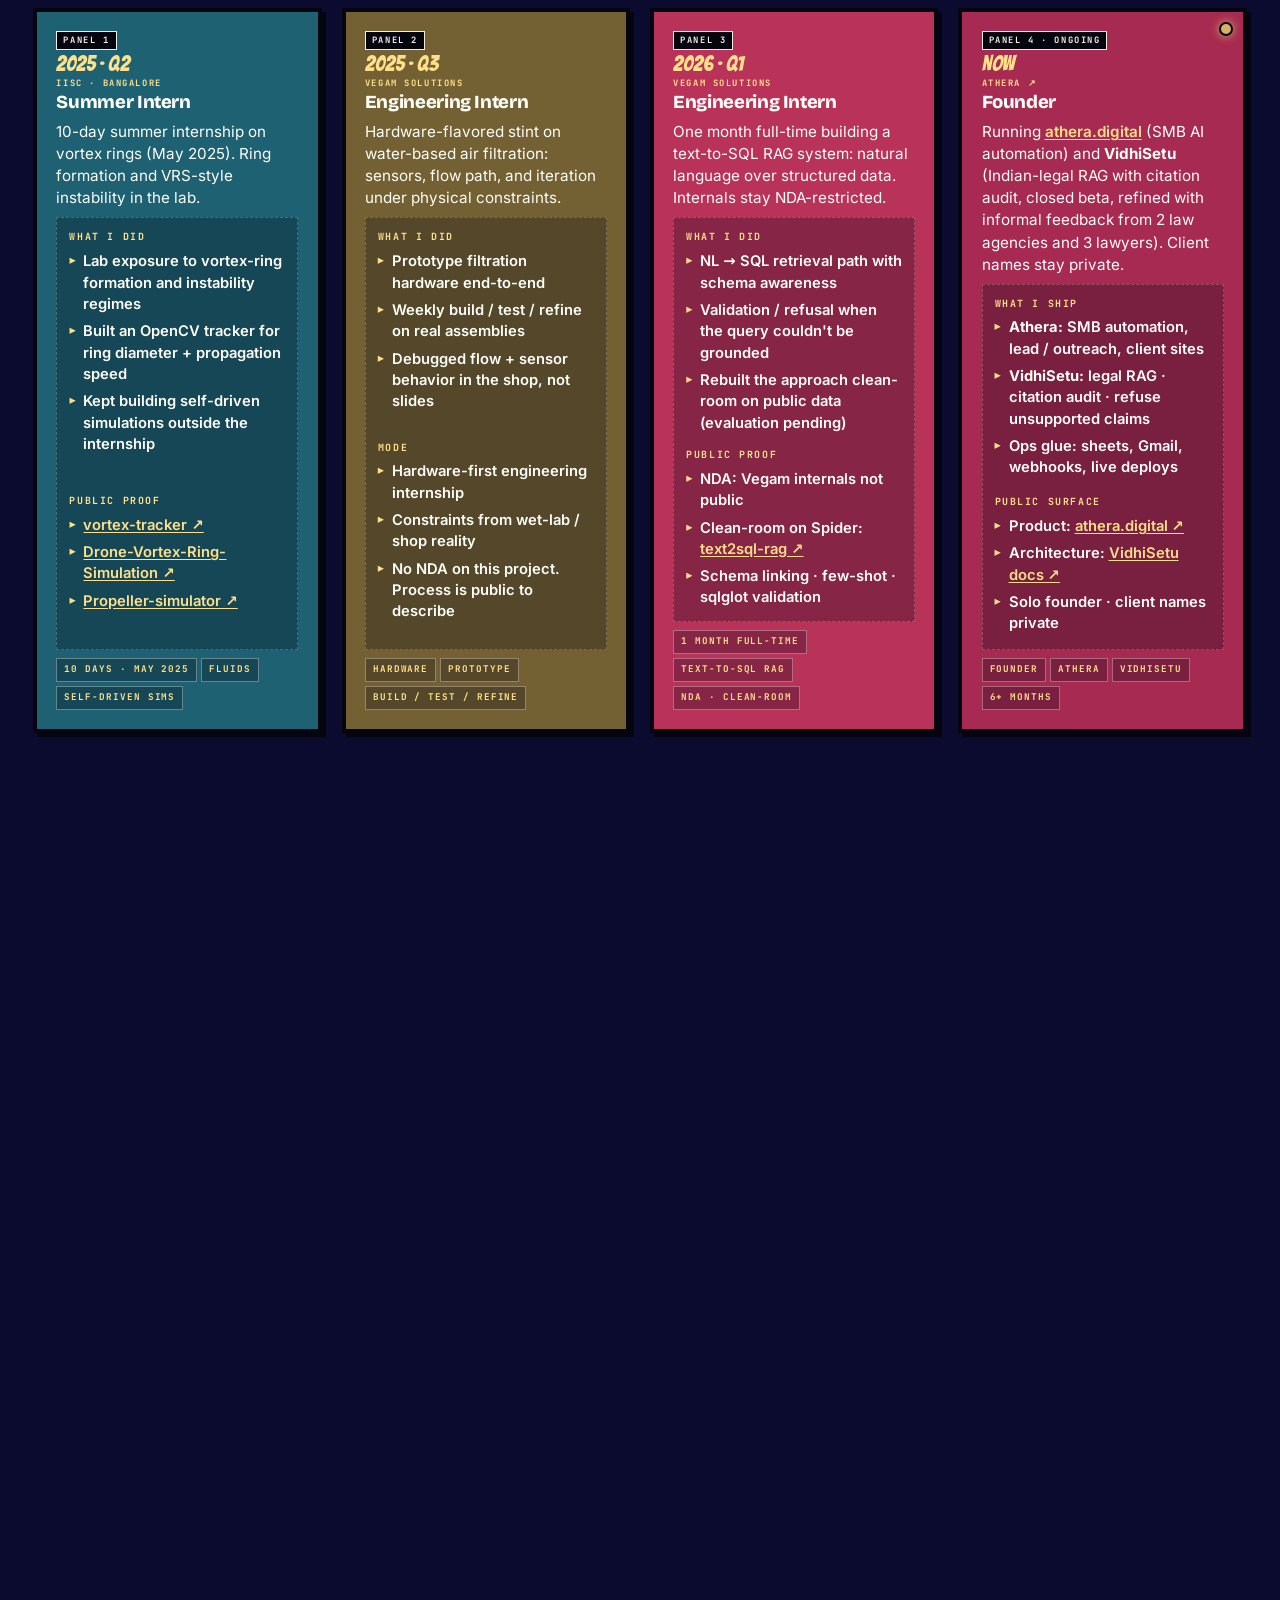
==== commit af6a8f8a: "Add SWEA school trips and drop leftover opensourcing-soon wording" ====
--- a/index.html
+++ b/index.html
@@ -156,7 +156,7 @@
     </div>
 
     <div class="hud-tools">
-      <a href="assets/Siddarth_Boggarapu_Resume.pdf?v=7" target="_blank" rel="noopener noreferrer" class="hud-btn hud-btn-cv" data-cur="resume">CV ↓</a>
+      <a href="assets/Siddarth_Boggarapu_Resume.pdf?v=8" target="_blank" rel="noopener noreferrer" class="hud-btn hud-btn-cv" data-cur="resume">CV ↓</a>
       <a href="https://www.linkedin.com/in/siddarth-boggarapu-12411339b/" target="_blank" rel="noopener noreferrer" class="hud-btn" data-cur="linkedin">IN ↗</a>
       <a href="https://github.com/Siddarthb07" target="_blank" rel="noopener noreferrer" class="hud-btn" data-cur="github">GH ↗</a>
     </div>
@@ -224,7 +224,7 @@
       </p>
 
       <p class="cover-proof">
-        Top proof · <a href="#case-1" data-jump="3" data-cur="anima">Anima</a> · <a href="#case-2" data-jump="4" data-cur="bumblebee">BumbleBee</a> · <a href="#case-3" data-jump="5" data-cur="corvex">Corvex</a> · <a href="#lab" data-jump="2" data-cur="lab">live sims</a> · <a href="assets/Siddarth_Boggarapu_Resume.pdf?v=7" target="_blank" rel="noopener noreferrer" data-cur="resume">resume ↓</a>
+        Top proof · <a href="#case-1" data-jump="3" data-cur="anima">Anima</a> · <a href="#case-2" data-jump="4" data-cur="bumblebee">BumbleBee</a> · <a href="#case-3" data-jump="5" data-cur="corvex">Corvex</a> · <a href="#lab" data-jump="2" data-cur="lab">live sims</a> · <a href="assets/Siddarth_Boggarapu_Resume.pdf?v=8" target="_blank" rel="noopener noreferrer" data-cur="resume">resume ↓</a>
       </p>
 
       <div class="cover-quote">
@@ -1022,7 +1022,7 @@
           </p>
           <p class="op-verified">
             <span class="op-stamp" aria-hidden="true">OFF-KEYBOARD</span>
-            <span><strong>Goa Globe 2024 football: team 2nd place.</strong> School team 4 years; state-level CBSE tournament. Also competitive skating (past), badminton, swimming, and Model UN. Built websites to help NGOs get online; 50+ hours of community service.</span>
+            <span><strong>Goa Globe 2024 football: team 2nd place.</strong> School team 4 years; state-level CBSE tournament. Also competitive skating (past), badminton, swimming, Model UN, and two SWEA school trips (three days each). Built websites to help NGOs get online; 50+ hours of community service.</span>
           </p>
         </div>
 
@@ -1138,7 +1138,7 @@
           <span class="sf-dot">·</span>
           <a href="https://www.linkedin.com/in/siddarth-boggarapu-12411339b/" target="_blank" rel="noopener noreferrer" data-cur="linkedin">LINKEDIN <i>↗</i></a>
           <span class="sf-dot">·</span>
-          <a href="assets/Siddarth_Boggarapu_Resume.pdf?v=7" target="_blank" rel="noopener noreferrer" data-cur="resume">RESUME <i>↓</i></a>
+          <a href="assets/Siddarth_Boggarapu_Resume.pdf?v=8" target="_blank" rel="noopener noreferrer" data-cur="resume">RESUME <i>↓</i></a>
           <span class="sf-dot">·</span>
           <a href="mailto:siddarthb078@gmail.com" data-cur="email">EMAIL <i>↗</i></a>
         </div>
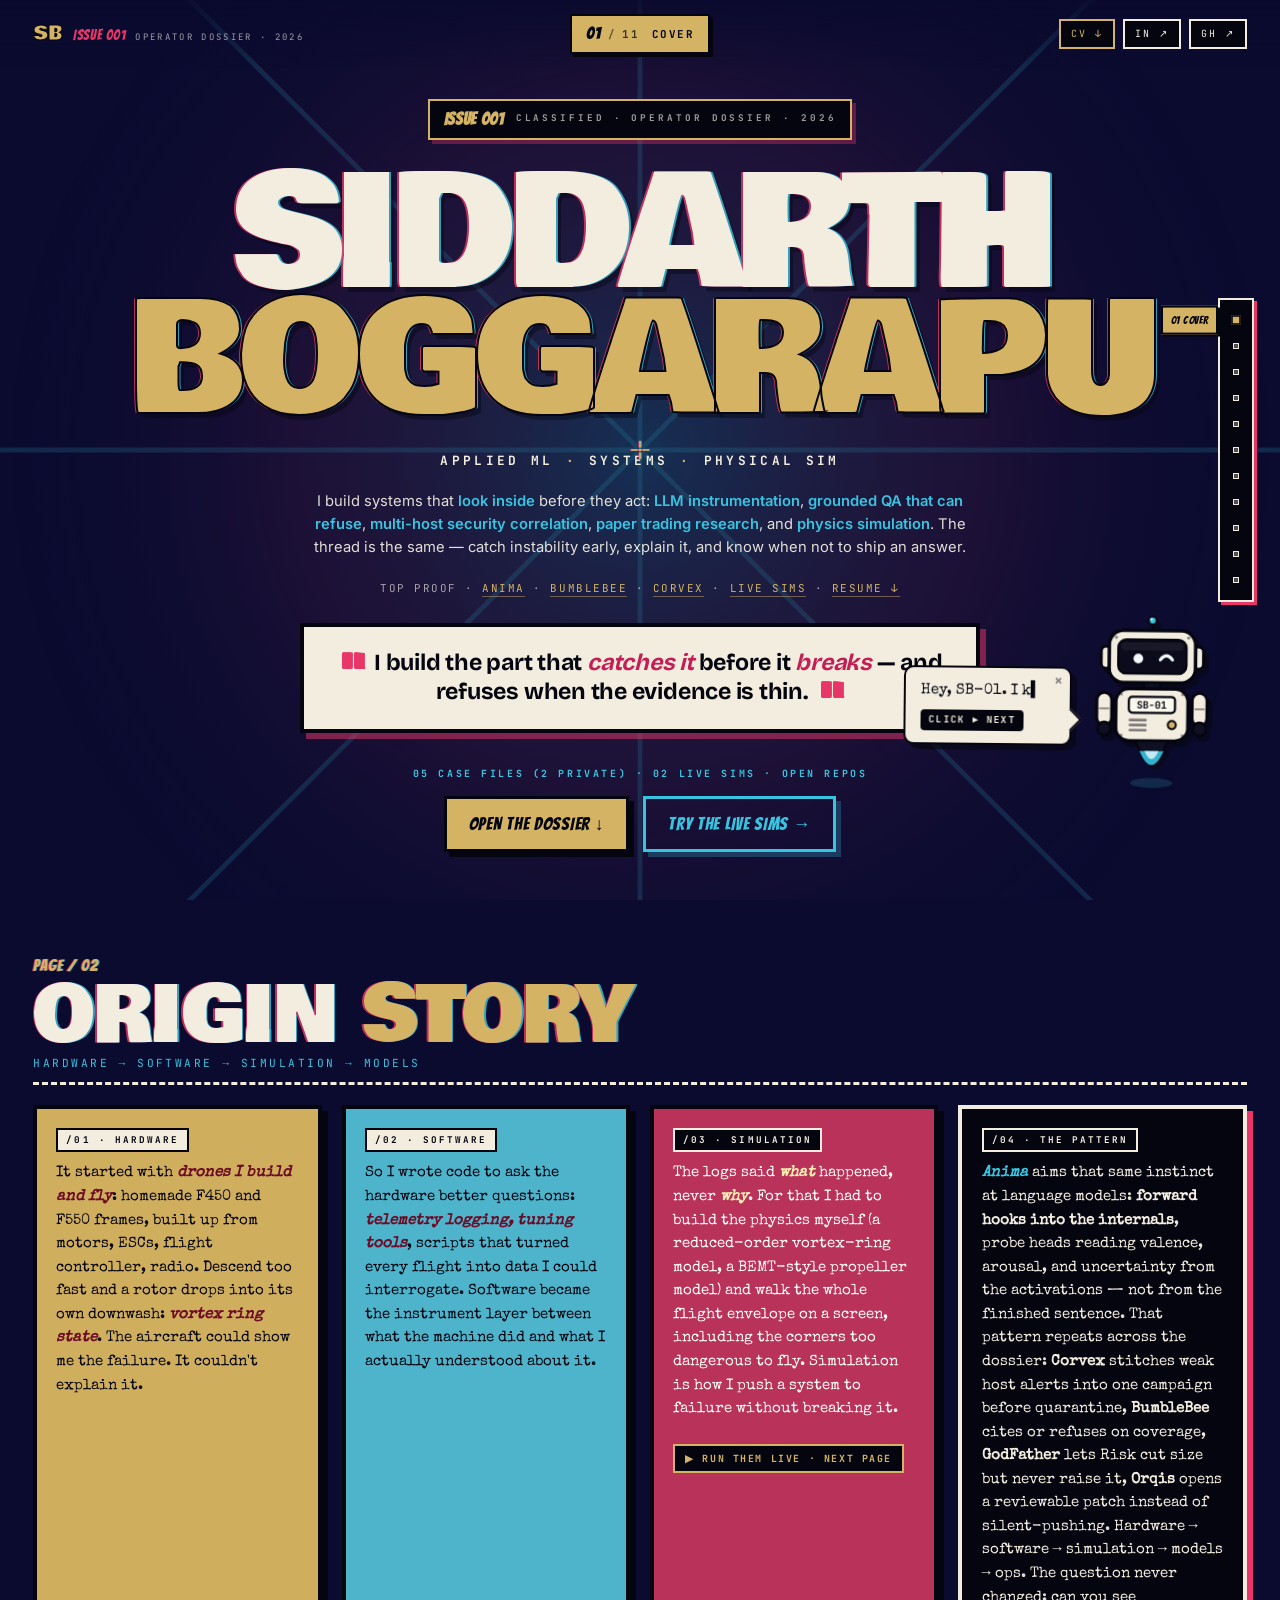
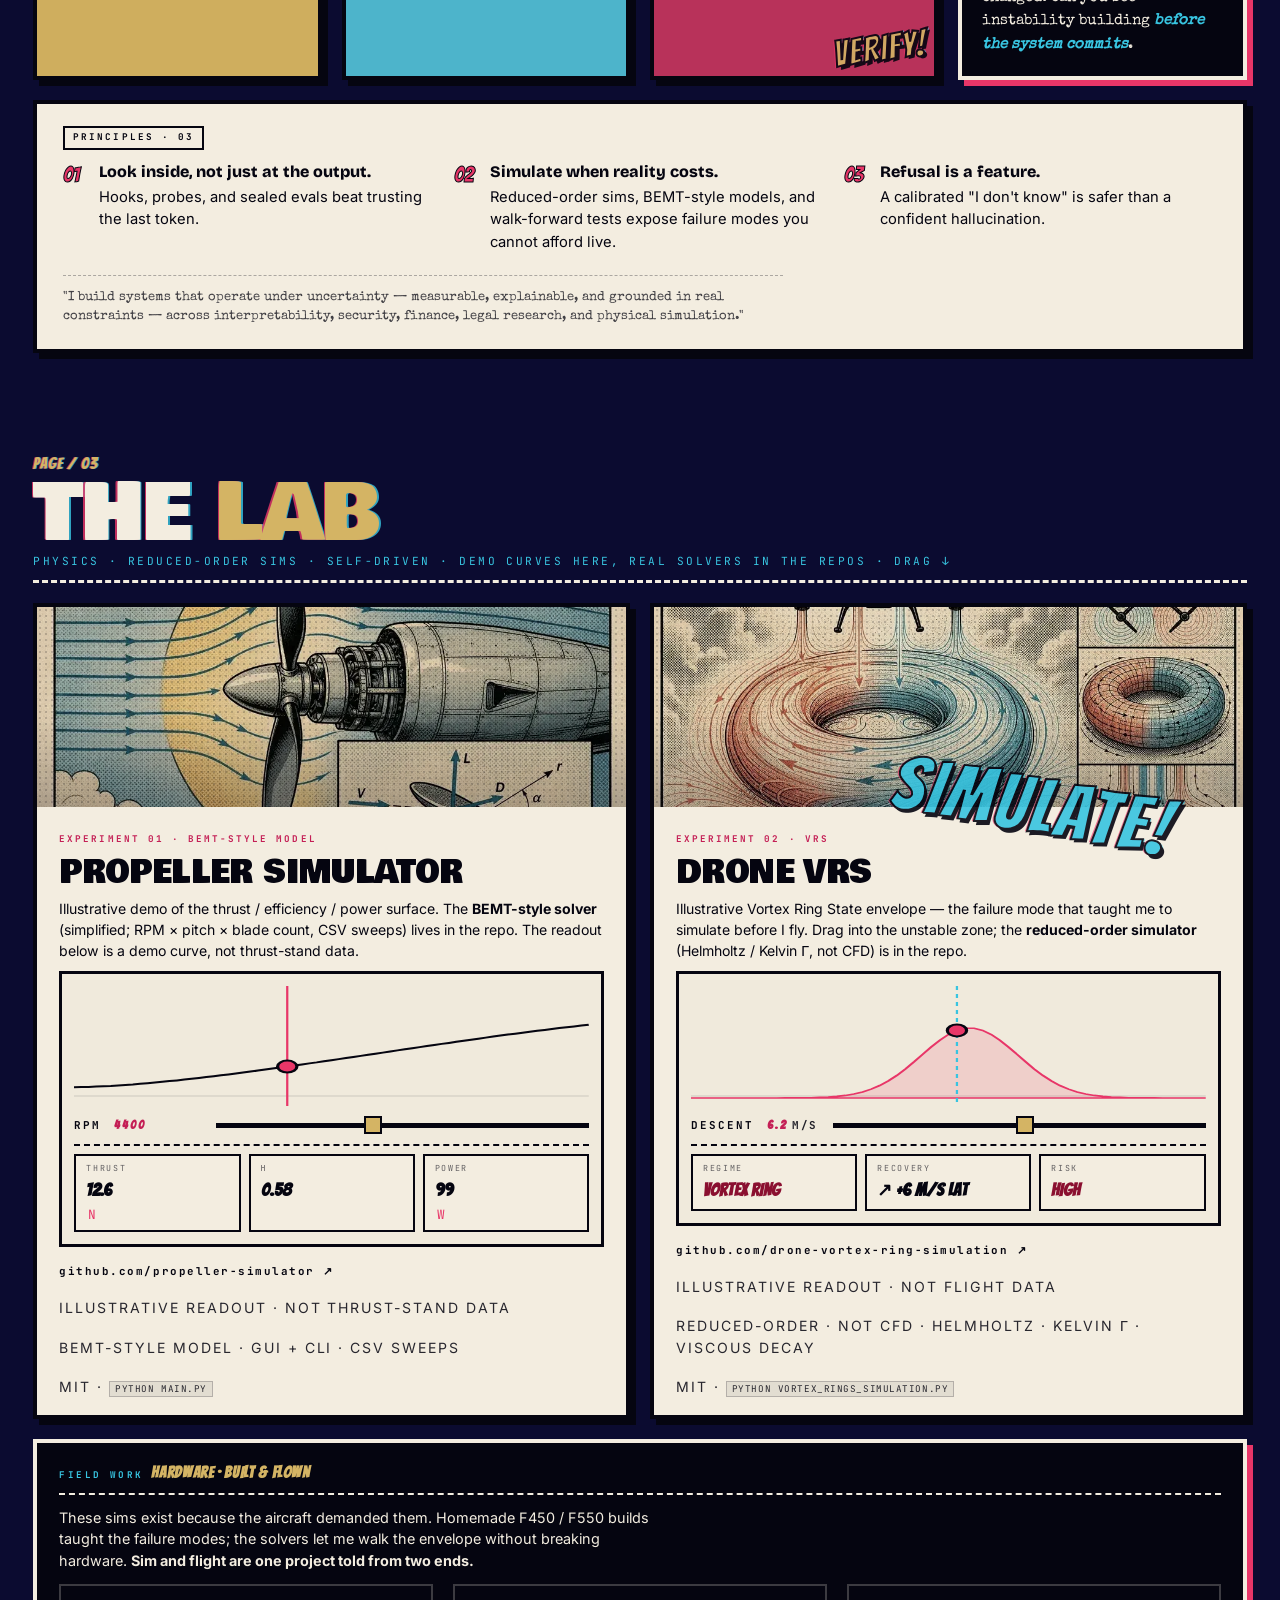
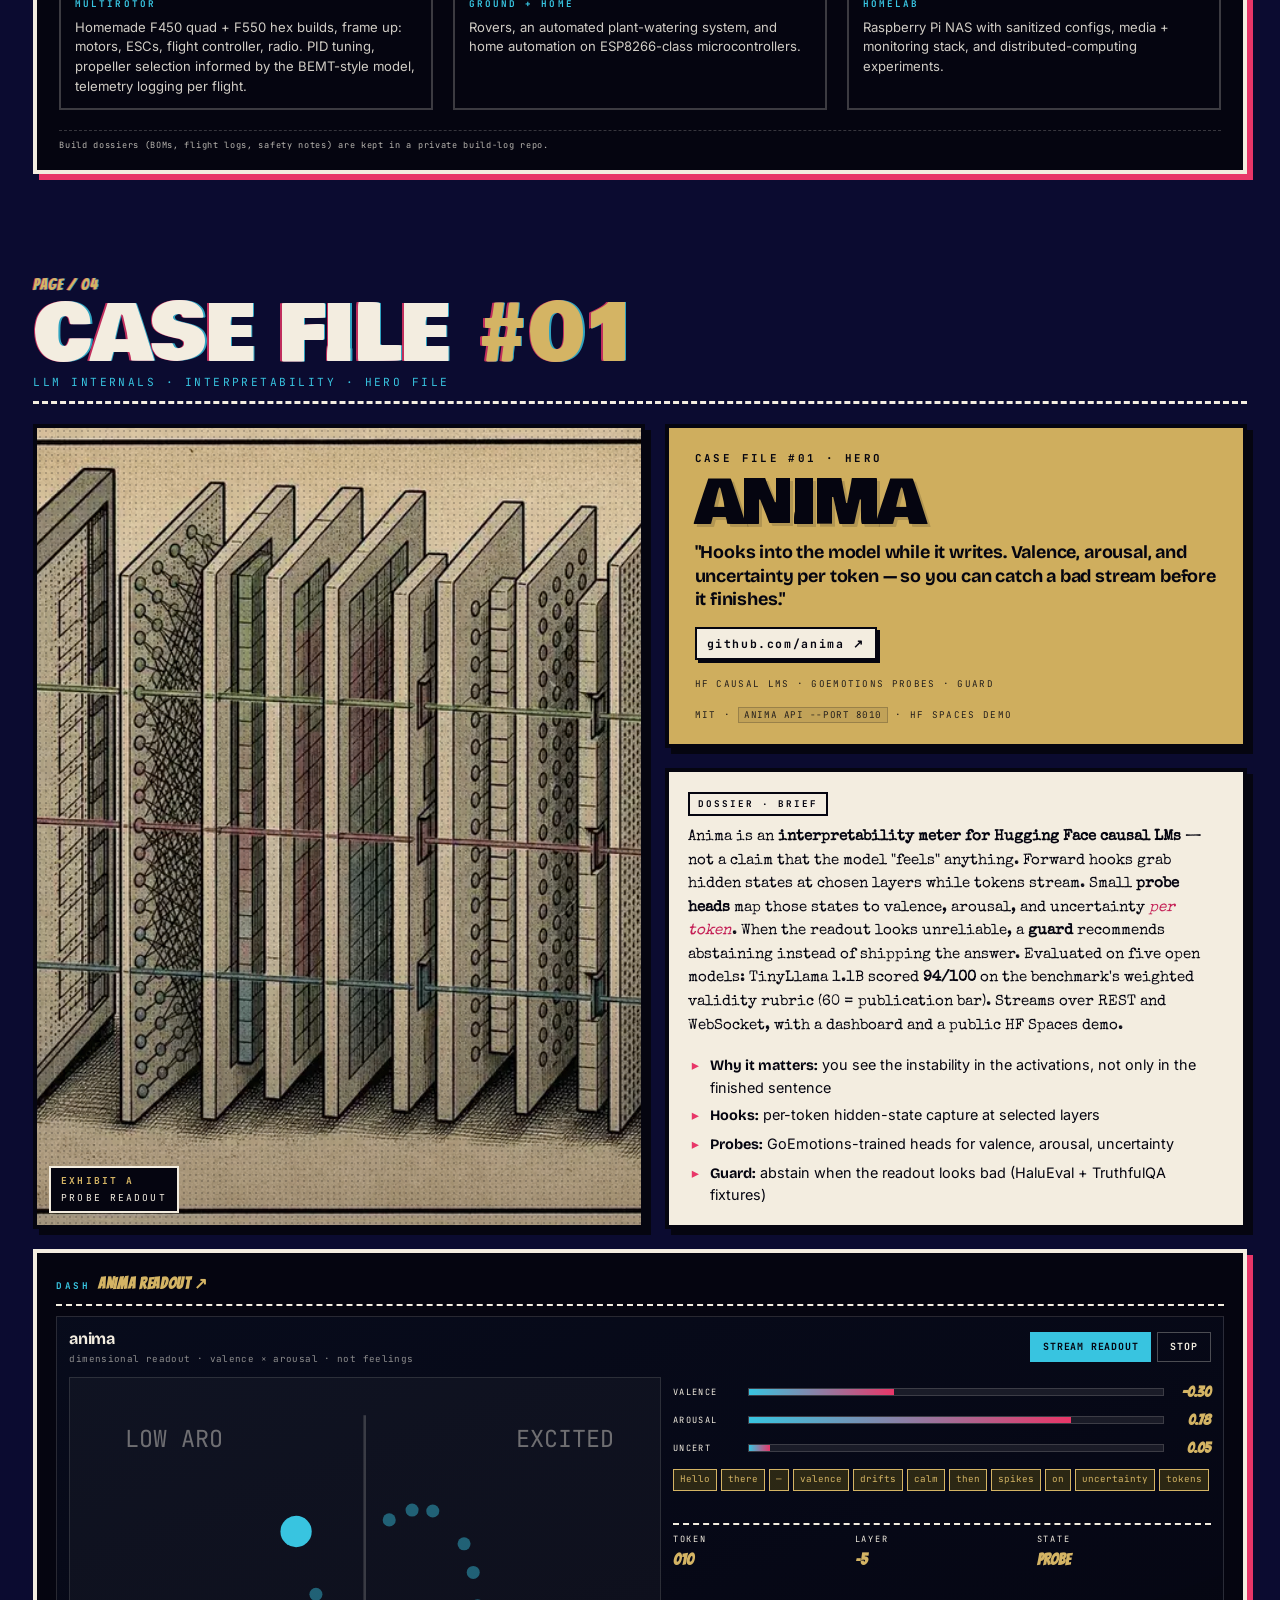
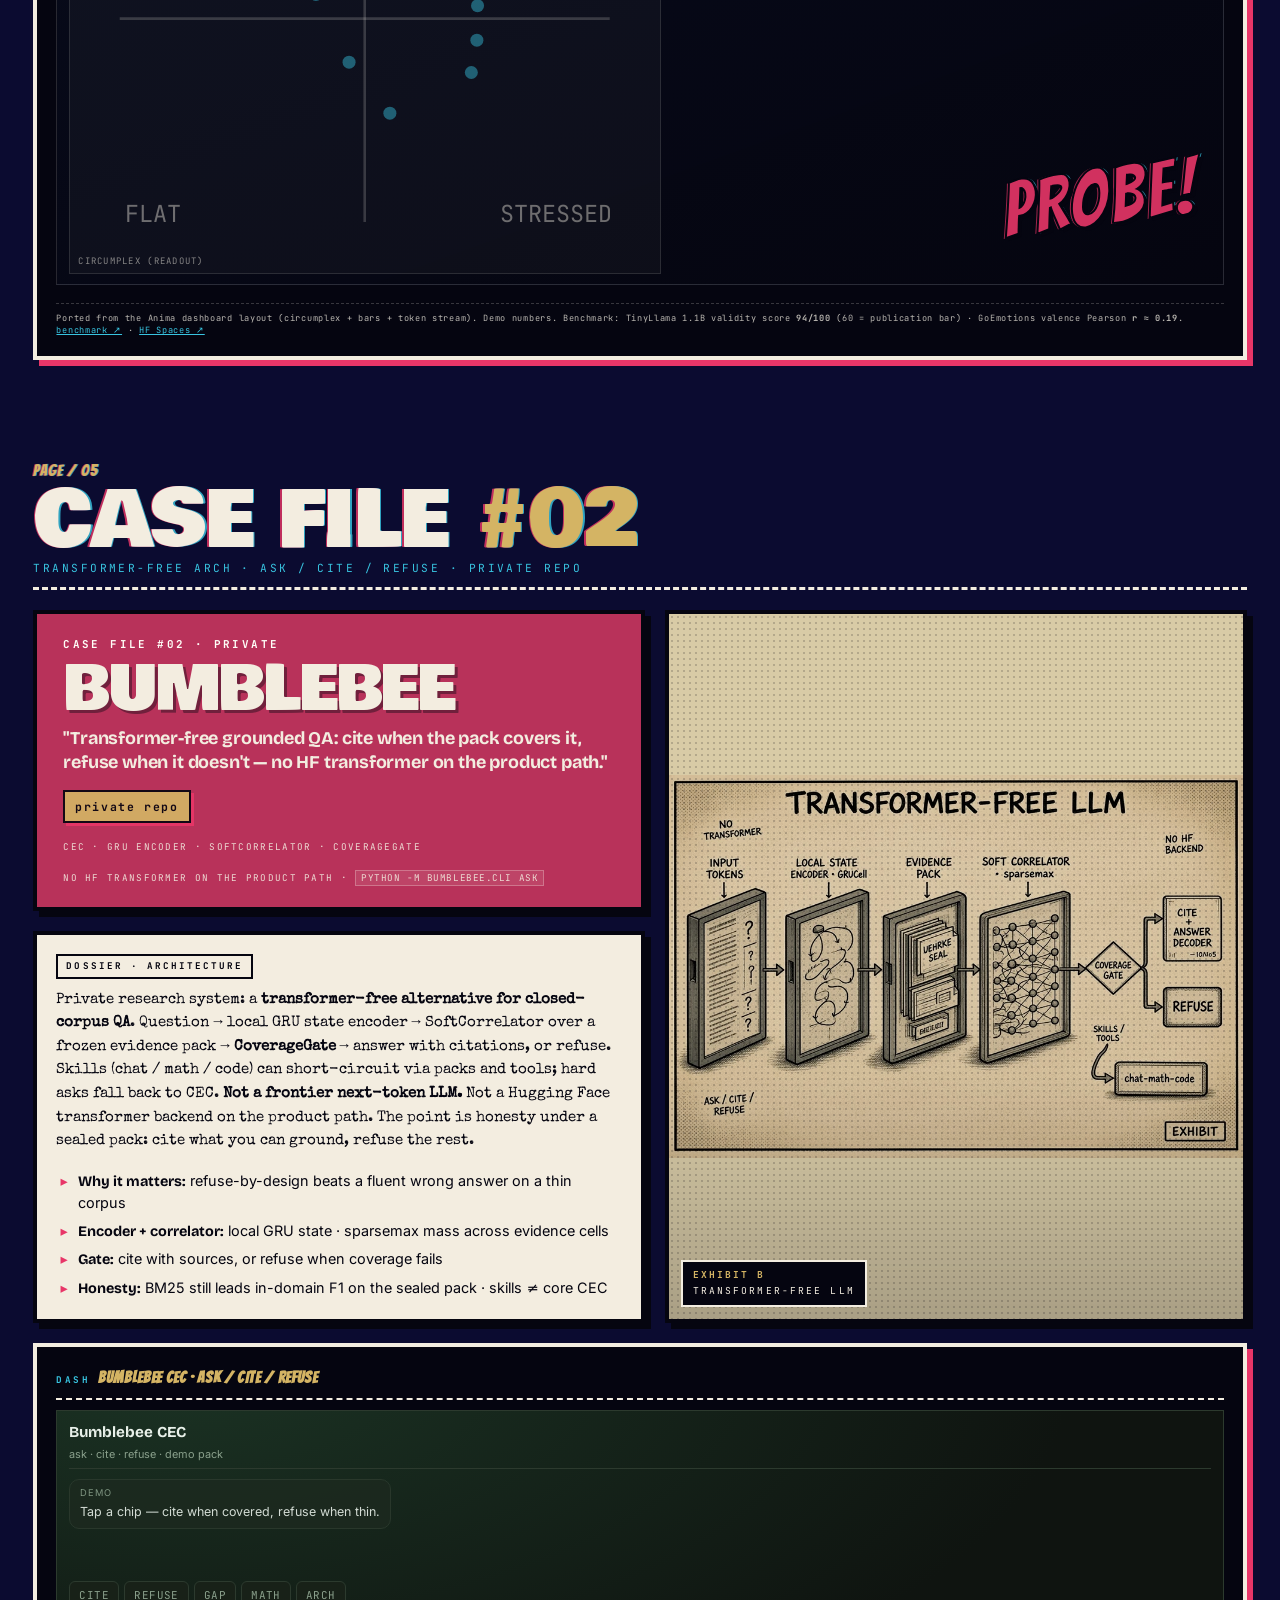
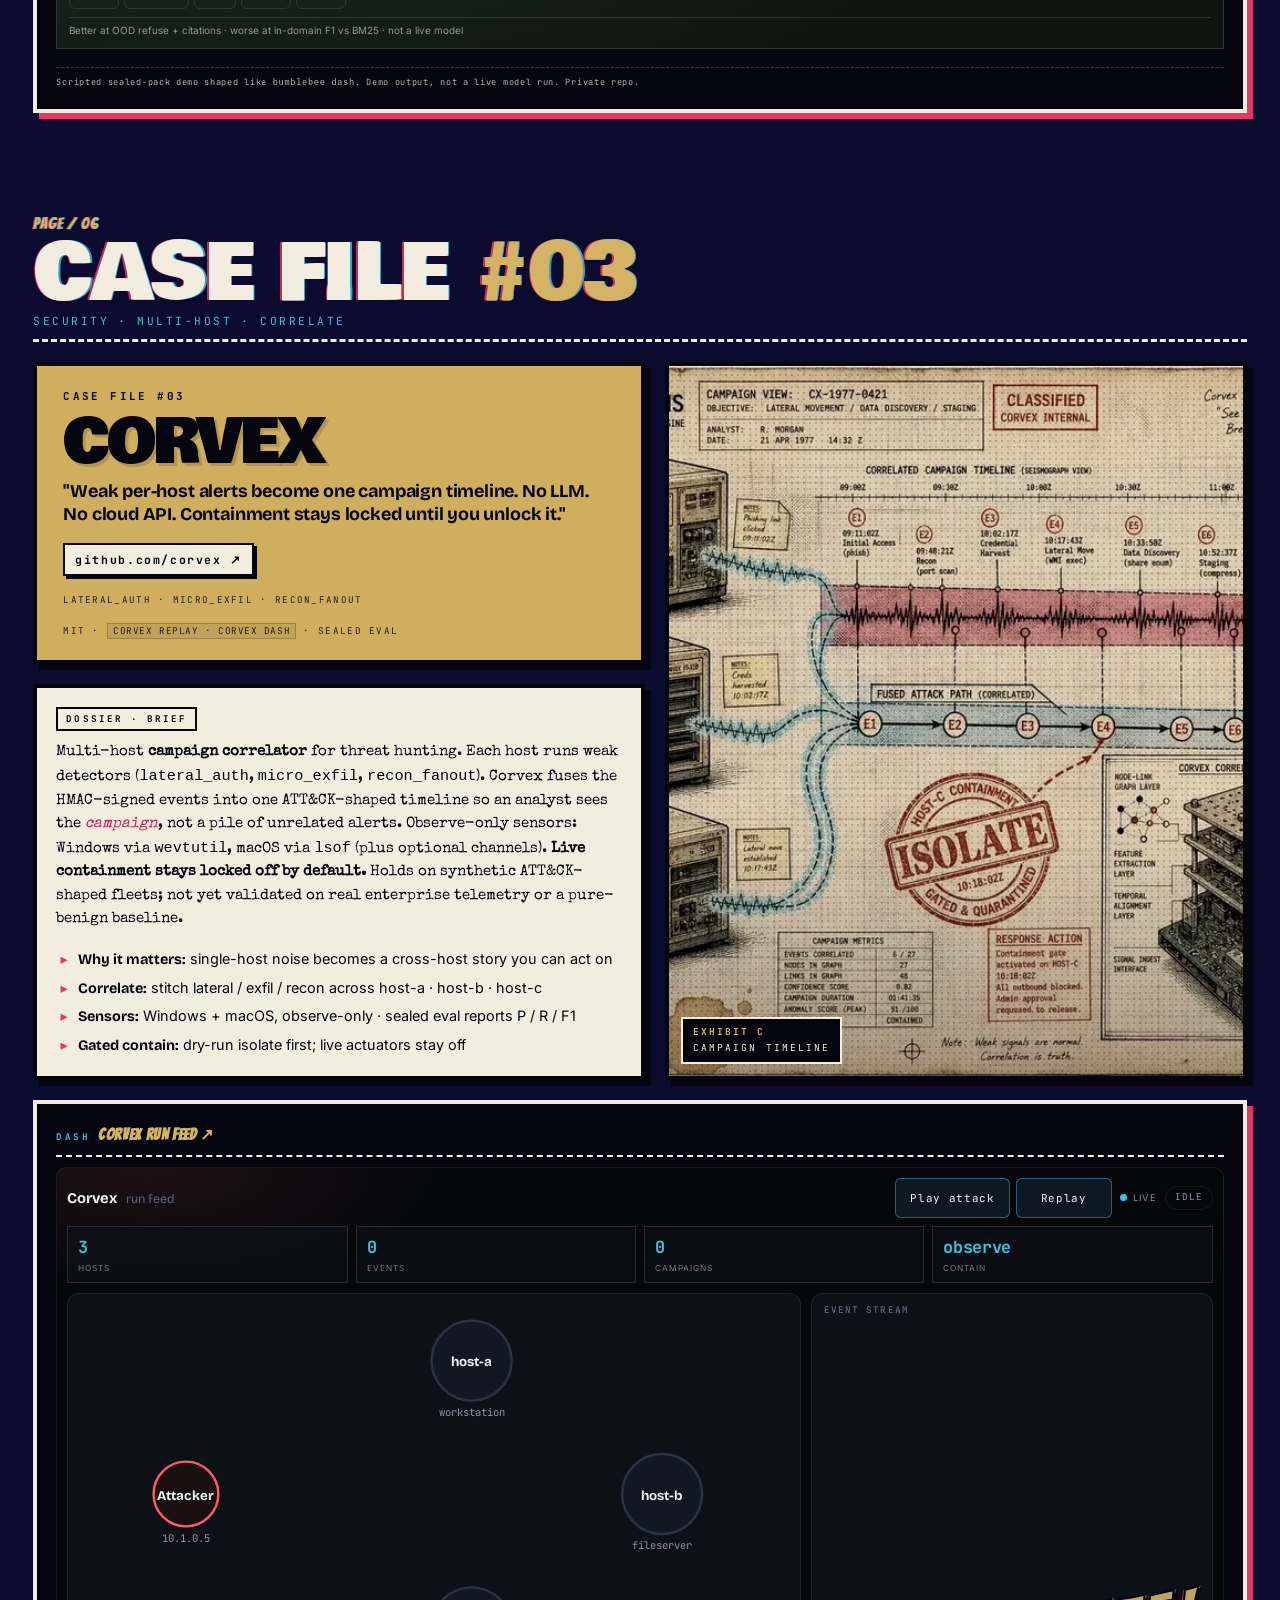
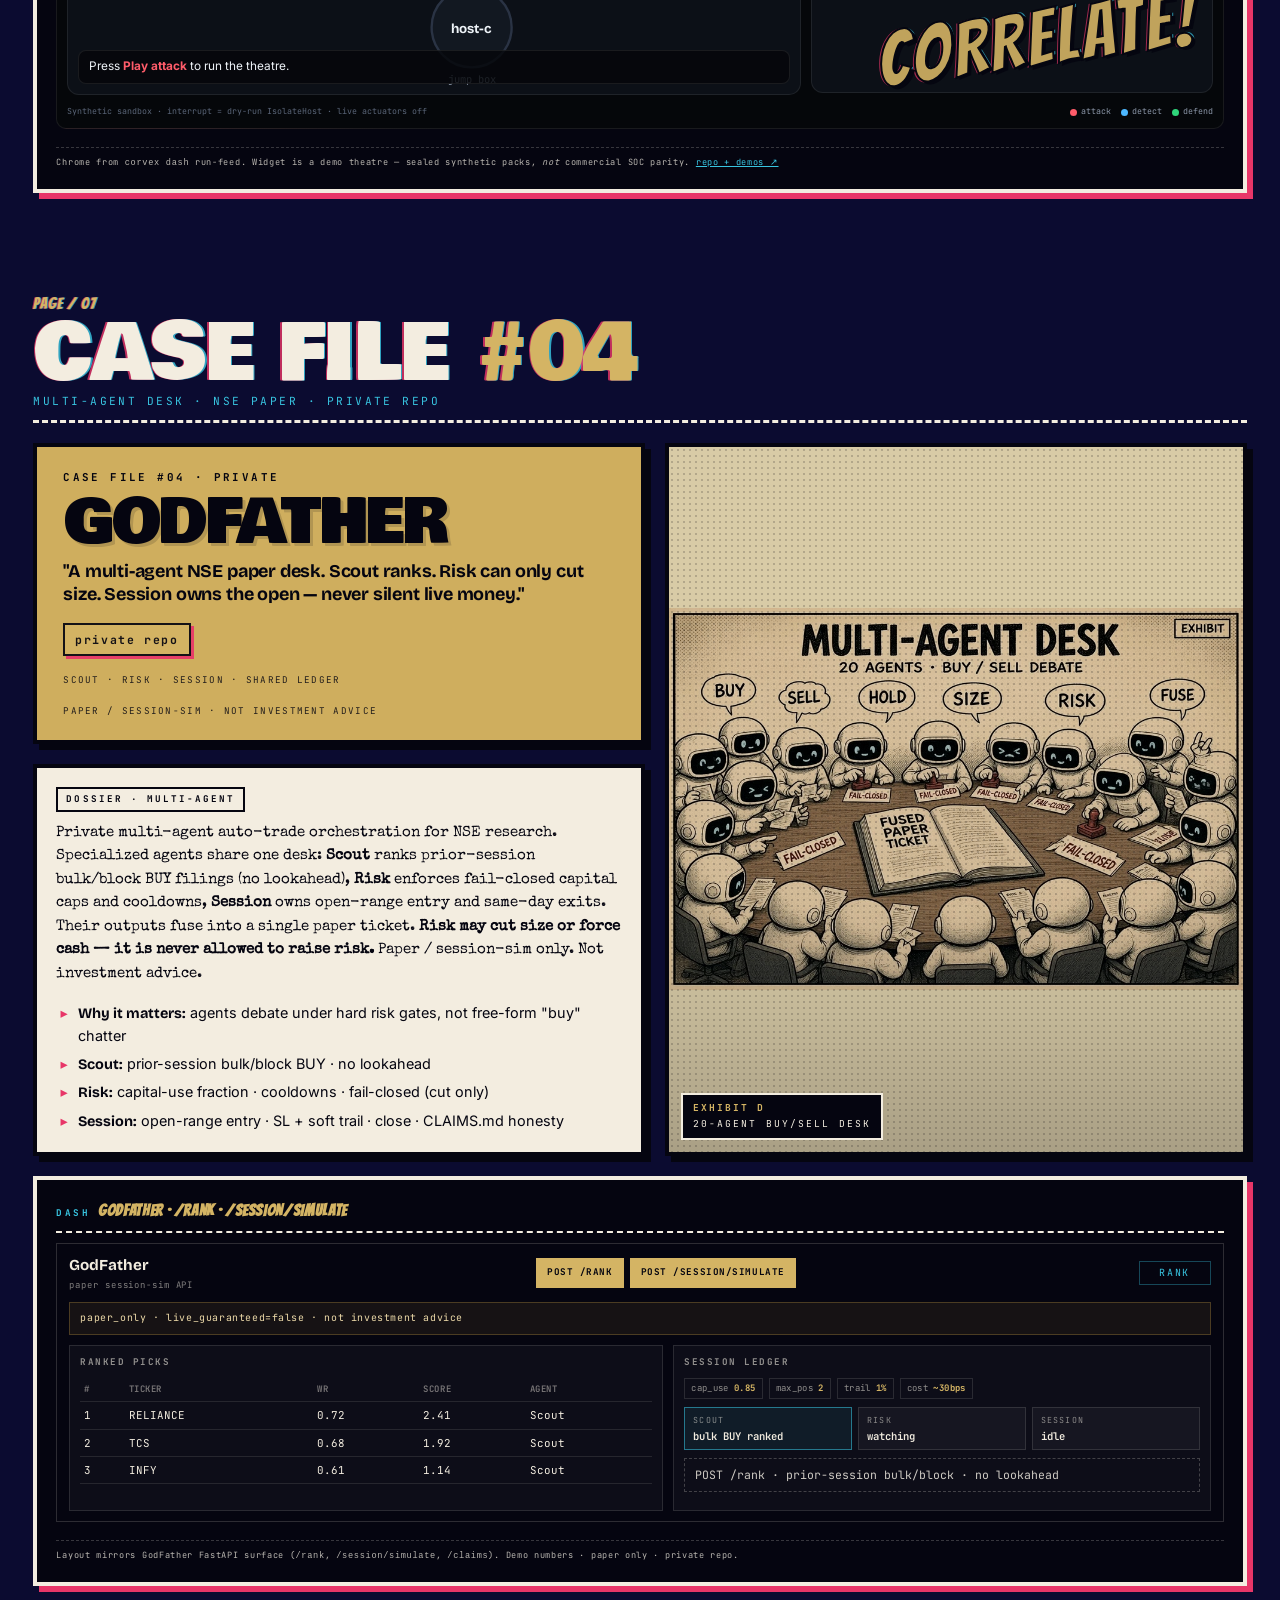
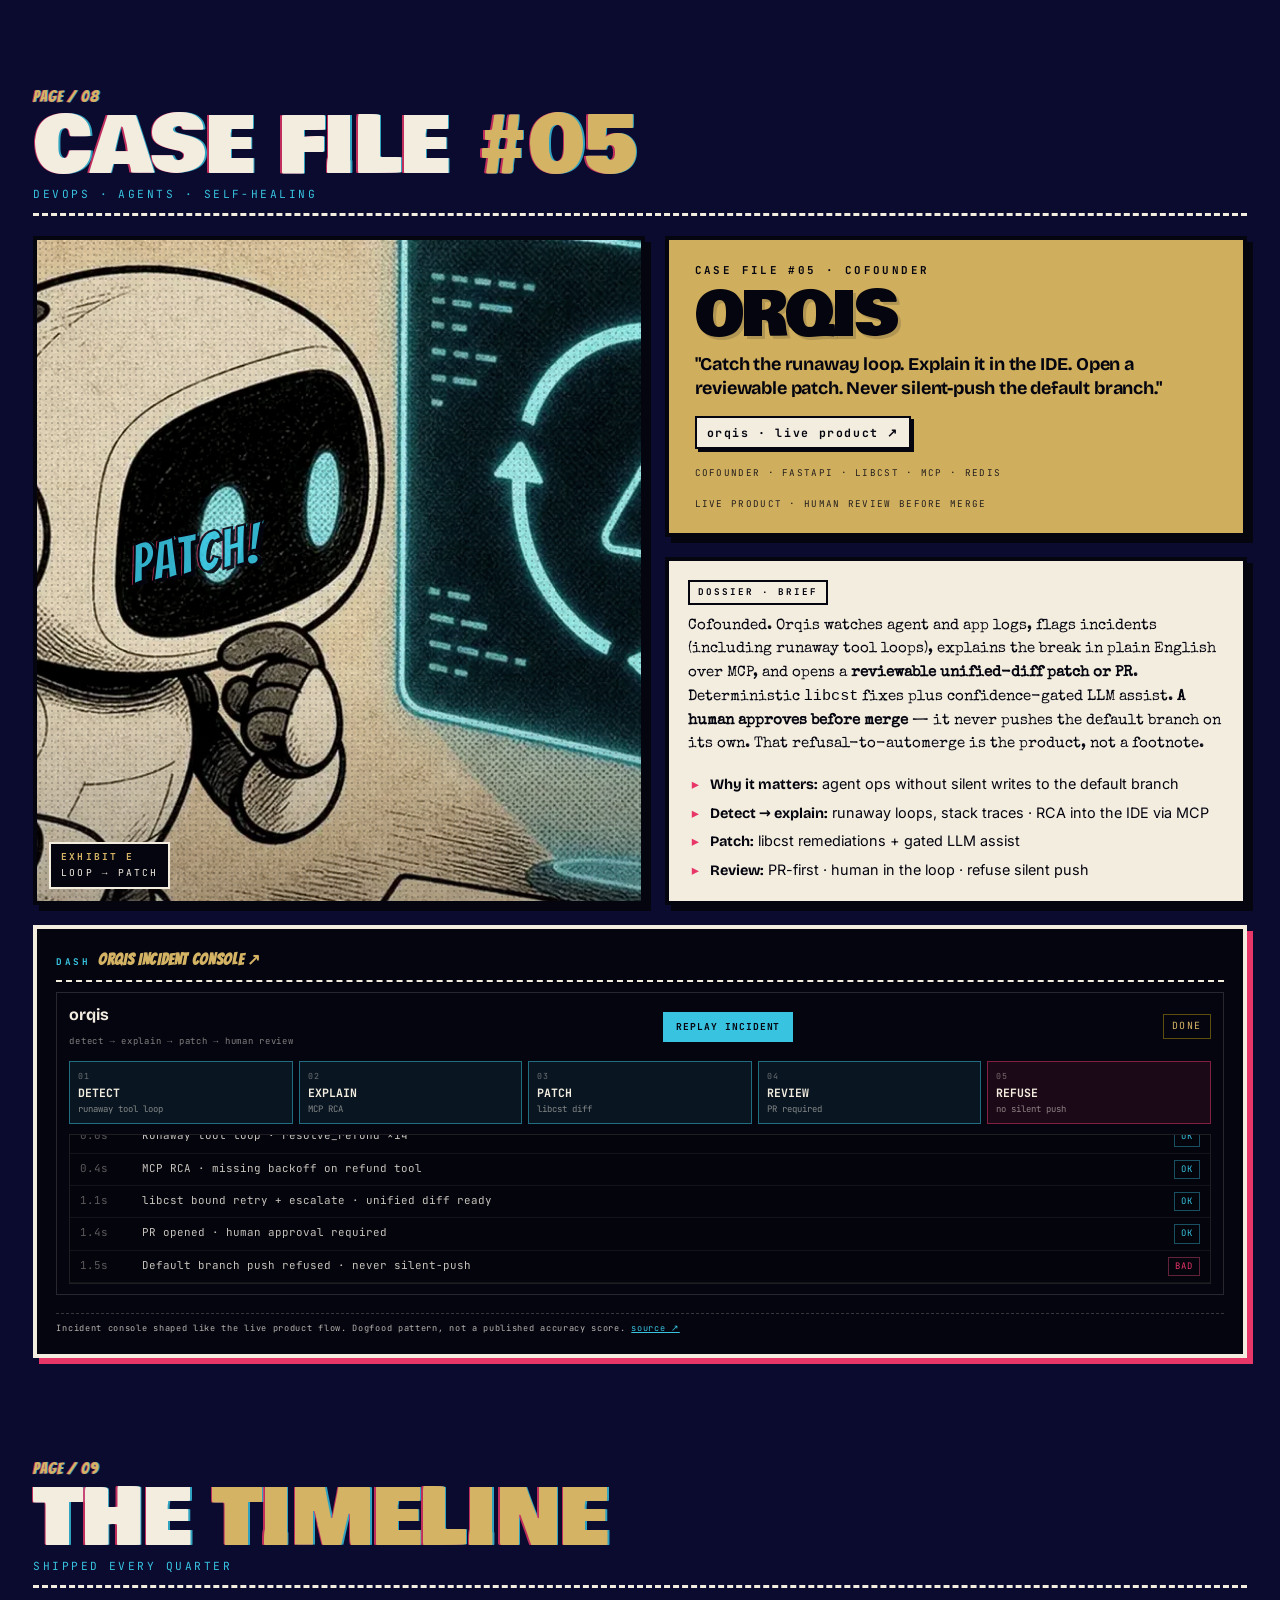
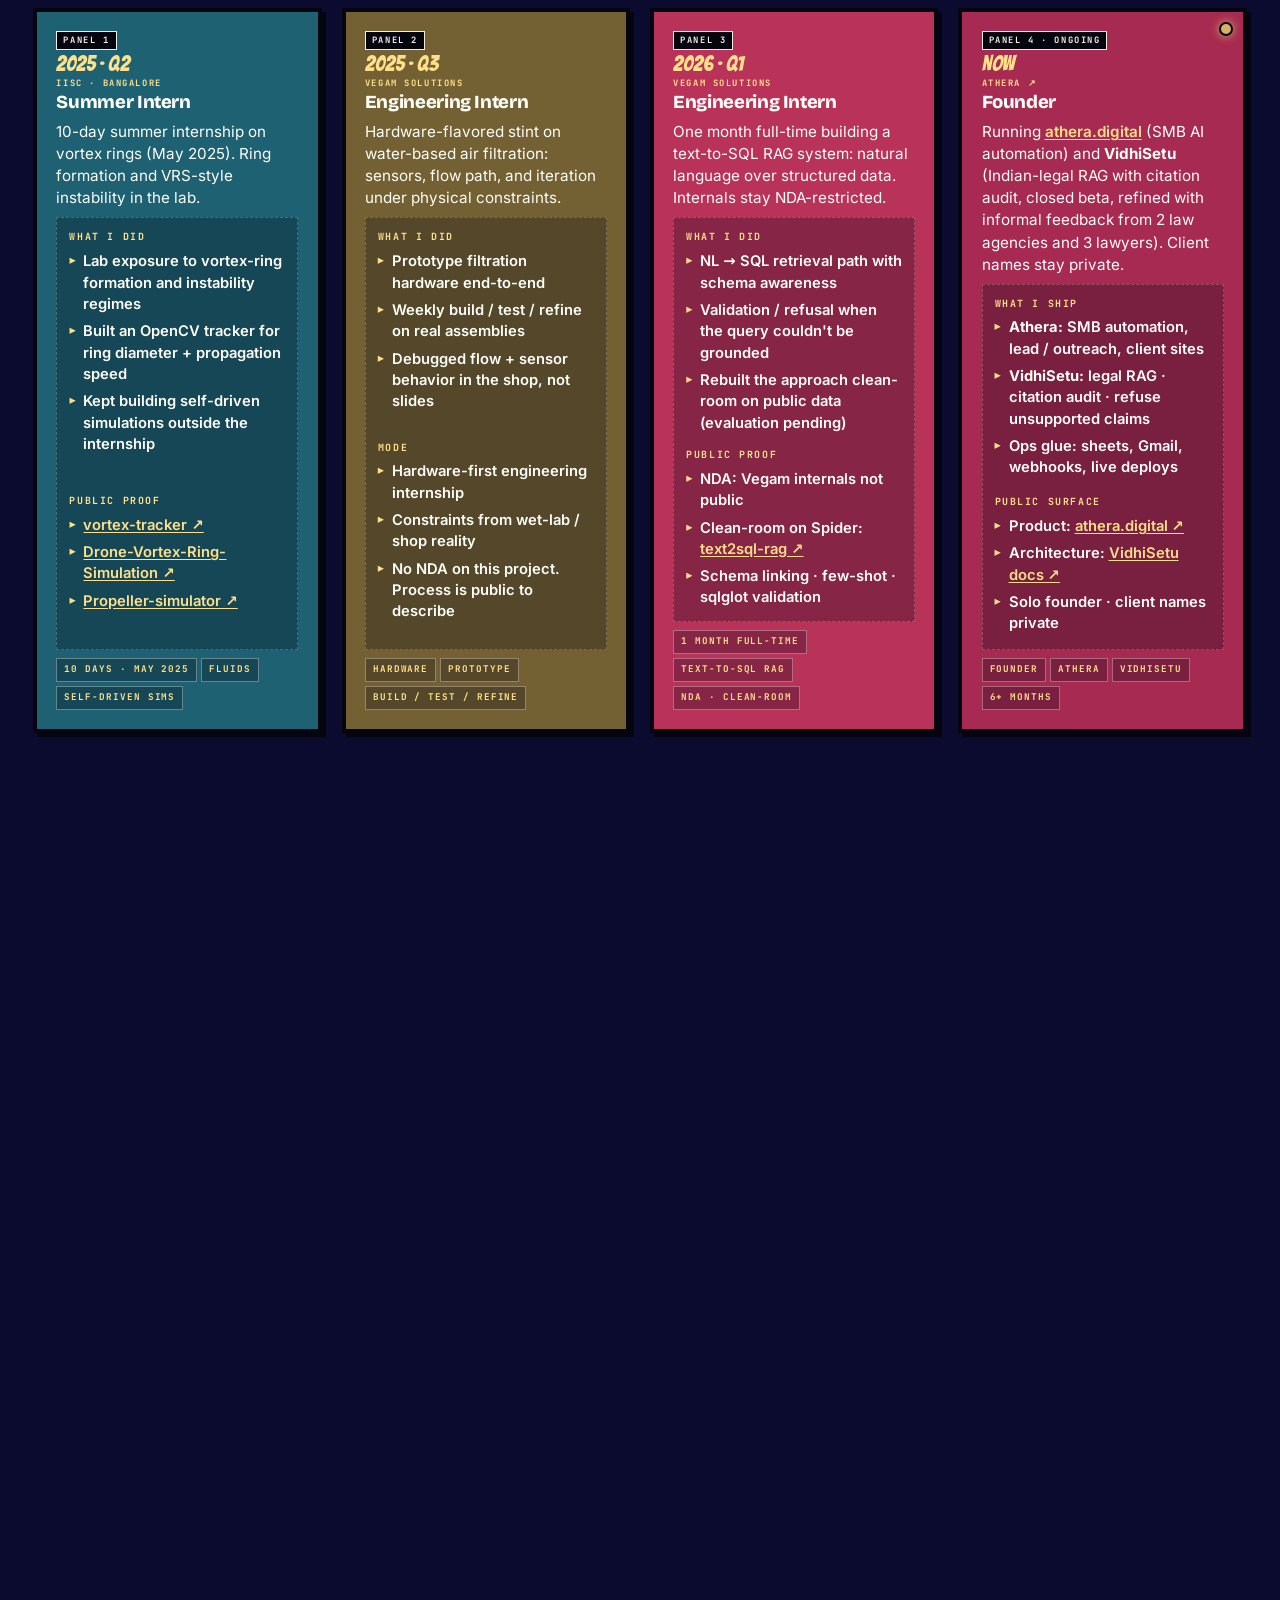
==== commit f9c60f91: "Refresh resume/CV builder and add school activity record. Updates index copy to match the regenerate" ====
--- a/index.html
+++ b/index.html
@@ -156,7 +156,7 @@
     </div>
 
     <div class="hud-tools">
-      <a href="assets/Siddarth_Boggarapu_Resume.pdf?v=8" target="_blank" rel="noopener noreferrer" class="hud-btn hud-btn-cv" data-cur="resume">CV ↓</a>
+      <a href="assets/Siddarth_Boggarapu_Resume.pdf?v=9" target="_blank" rel="noopener noreferrer" class="hud-btn hud-btn-cv" data-cur="resume">CV ↓</a>
       <a href="https://www.linkedin.com/in/siddarth-boggarapu-12411339b/" target="_blank" rel="noopener noreferrer" class="hud-btn" data-cur="linkedin">IN ↗</a>
       <a href="https://github.com/Siddarthb07" target="_blank" rel="noopener noreferrer" class="hud-btn" data-cur="github">GH ↗</a>
     </div>
@@ -224,7 +224,7 @@
       </p>
 
       <p class="cover-proof">
-        Top proof · <a href="#case-1" data-jump="3" data-cur="anima">Anima</a> · <a href="#case-2" data-jump="4" data-cur="bumblebee">BumbleBee</a> · <a href="#case-3" data-jump="5" data-cur="corvex">Corvex</a> · <a href="#lab" data-jump="2" data-cur="lab">live sims</a> · <a href="assets/Siddarth_Boggarapu_Resume.pdf?v=8" target="_blank" rel="noopener noreferrer" data-cur="resume">resume ↓</a>
+        Top proof · <a href="#case-1" data-jump="3" data-cur="anima">Anima</a> · <a href="#case-2" data-jump="4" data-cur="bumblebee">BumbleBee</a> · <a href="#case-3" data-jump="5" data-cur="corvex">Corvex</a> · <a href="#lab" data-jump="2" data-cur="lab">live sims</a> · <a href="assets/Siddarth_Boggarapu_Resume.pdf?v=9" target="_blank" rel="noopener noreferrer" data-cur="resume">resume ↓</a>
       </p>
 
       <div class="cover-quote">
@@ -1138,7 +1138,7 @@
           <span class="sf-dot">·</span>
           <a href="https://www.linkedin.com/in/siddarth-boggarapu-12411339b/" target="_blank" rel="noopener noreferrer" data-cur="linkedin">LINKEDIN <i>↗</i></a>
           <span class="sf-dot">·</span>
-          <a href="assets/Siddarth_Boggarapu_Resume.pdf?v=8" target="_blank" rel="noopener noreferrer" data-cur="resume">RESUME <i>↓</i></a>
+          <a href="assets/Siddarth_Boggarapu_Resume.pdf?v=9" target="_blank" rel="noopener noreferrer" data-cur="resume">RESUME <i>↓</i></a>
           <span class="sf-dot">·</span>
           <a href="mailto:siddarthb078@gmail.com" data-cur="email">EMAIL <i>↗</i></a>
         </div>
